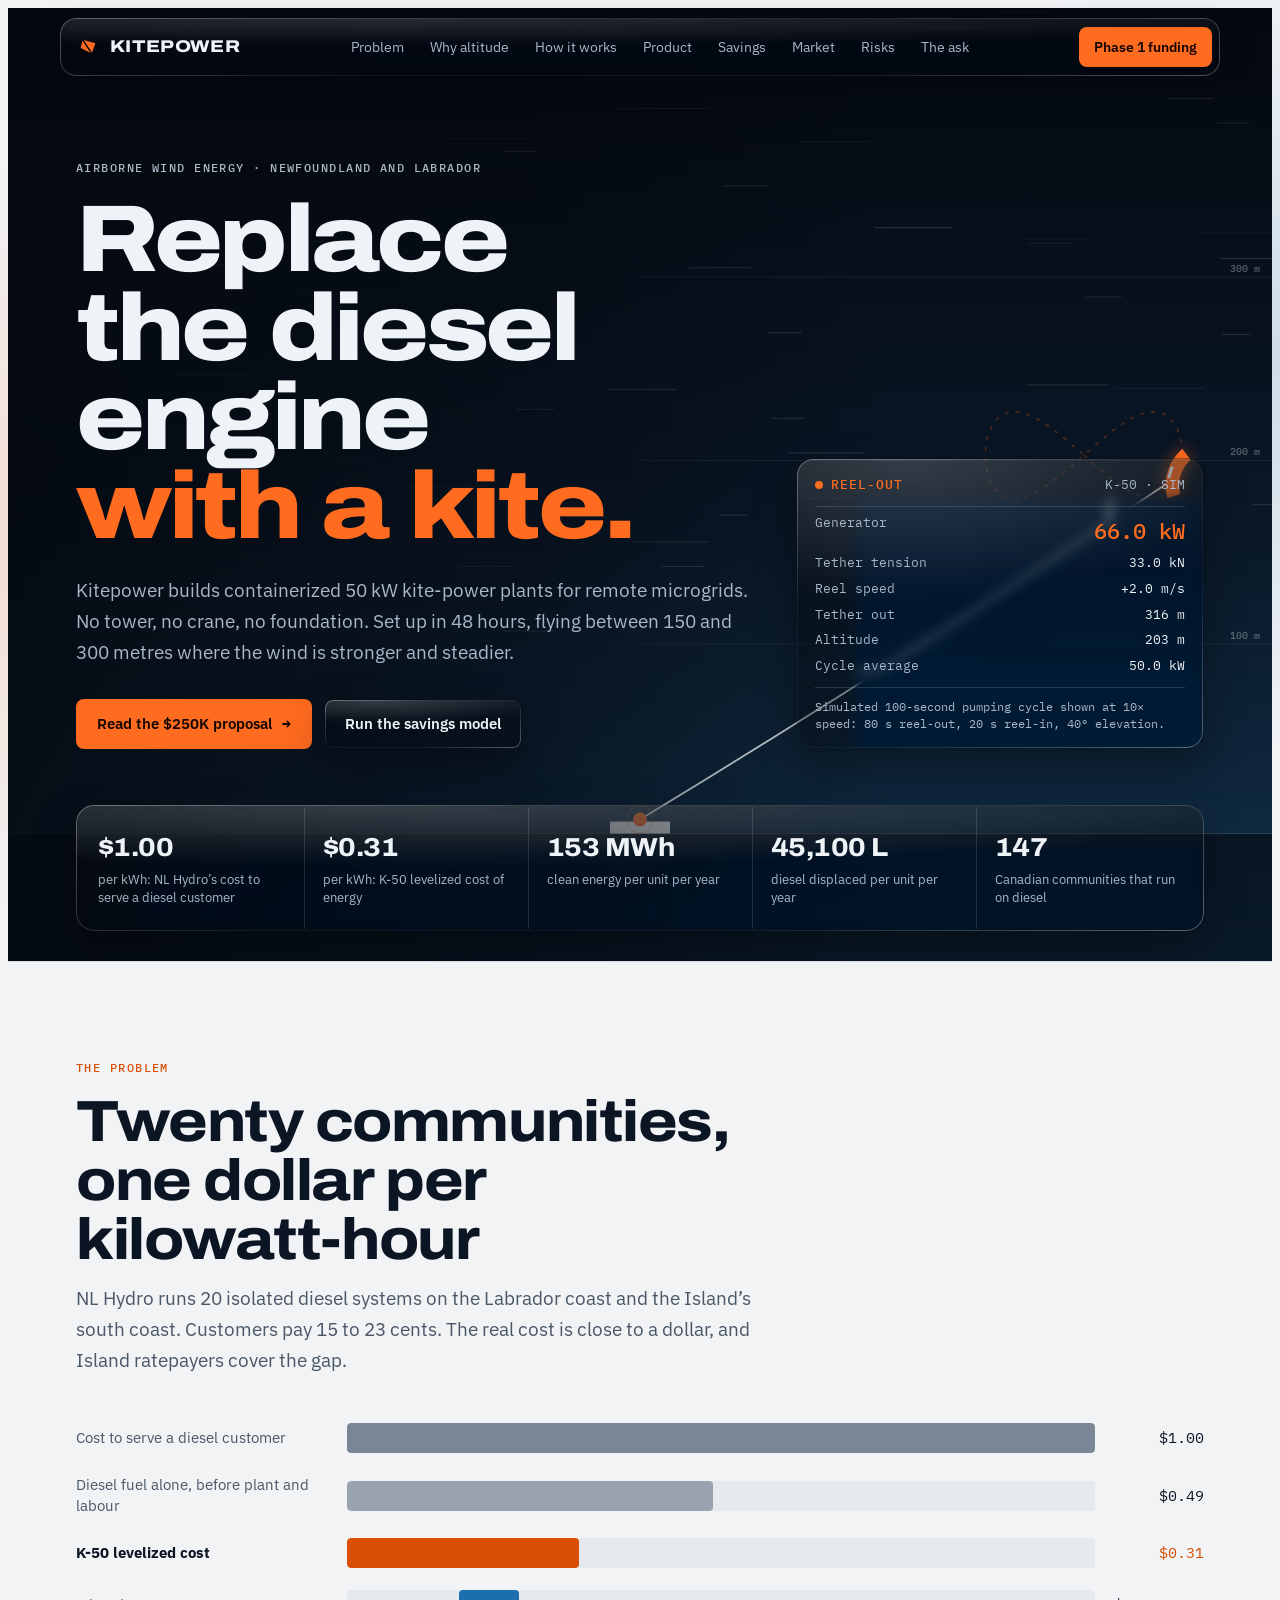
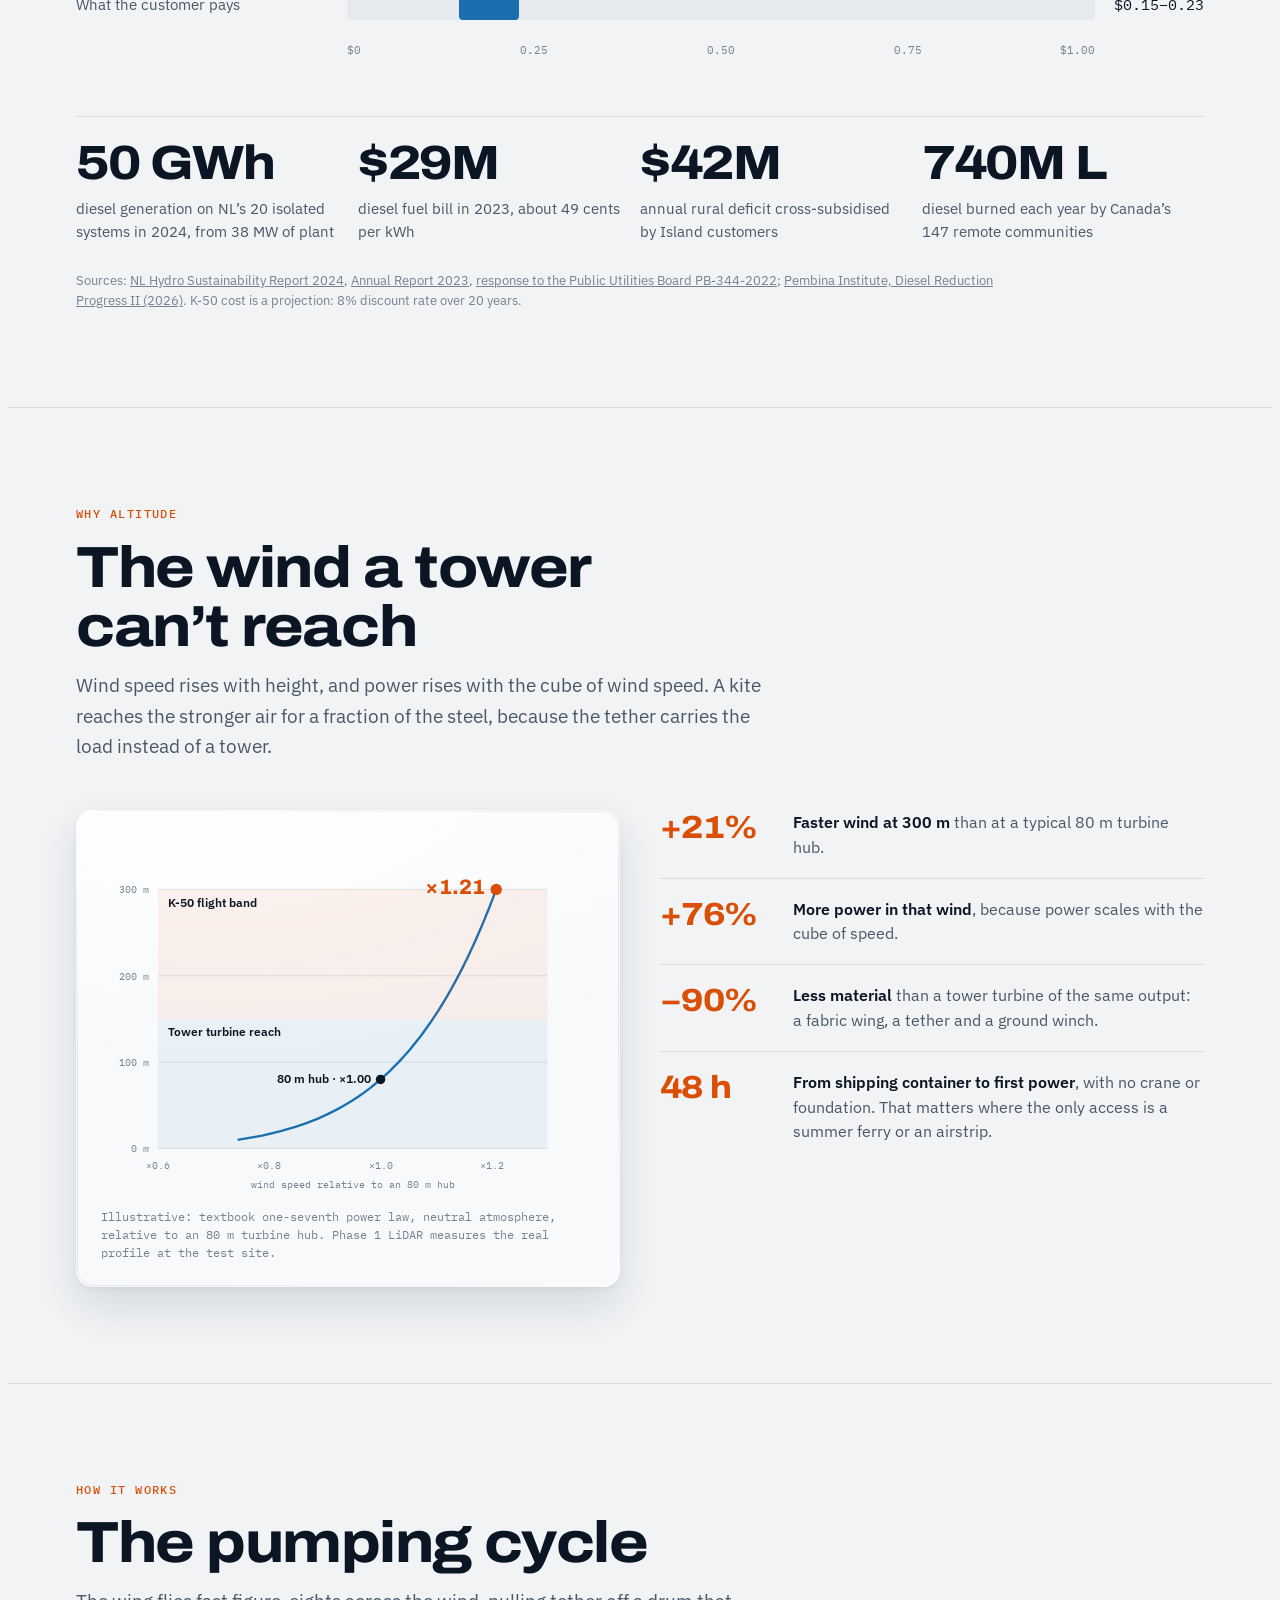
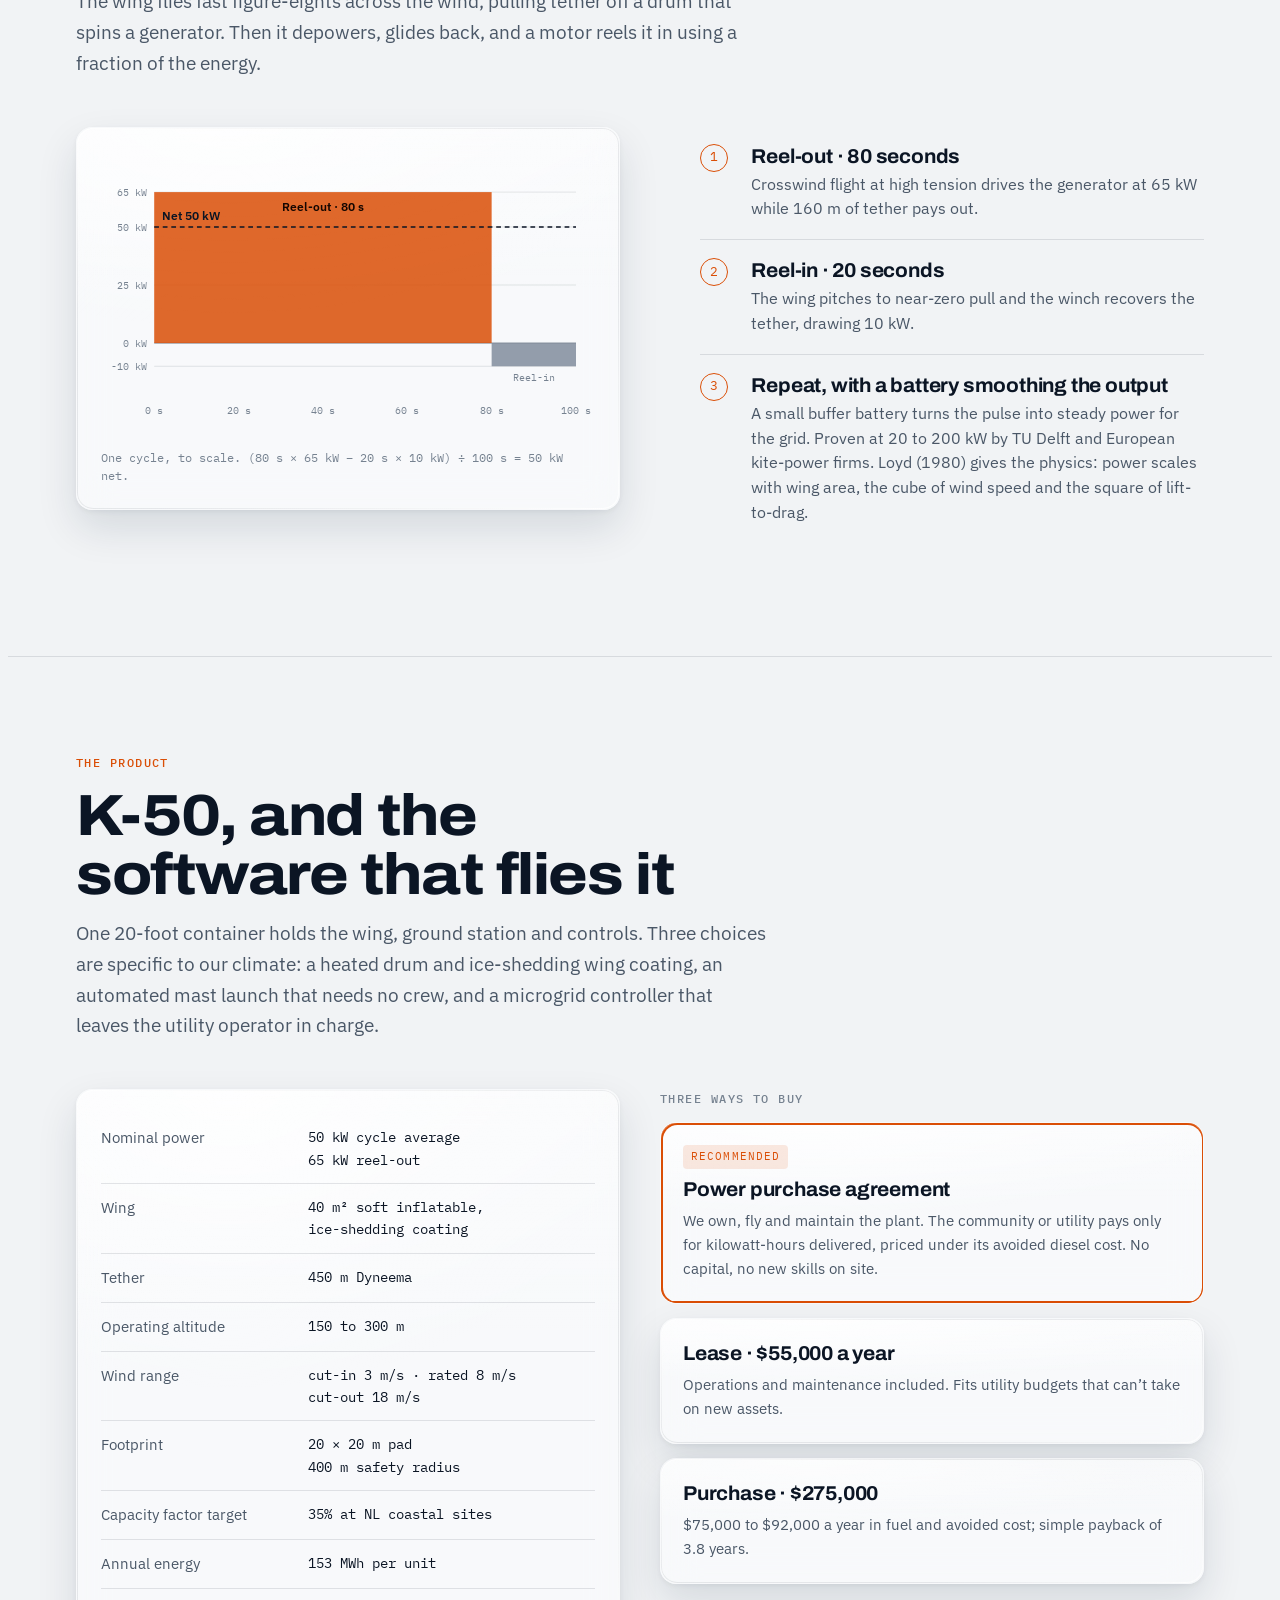
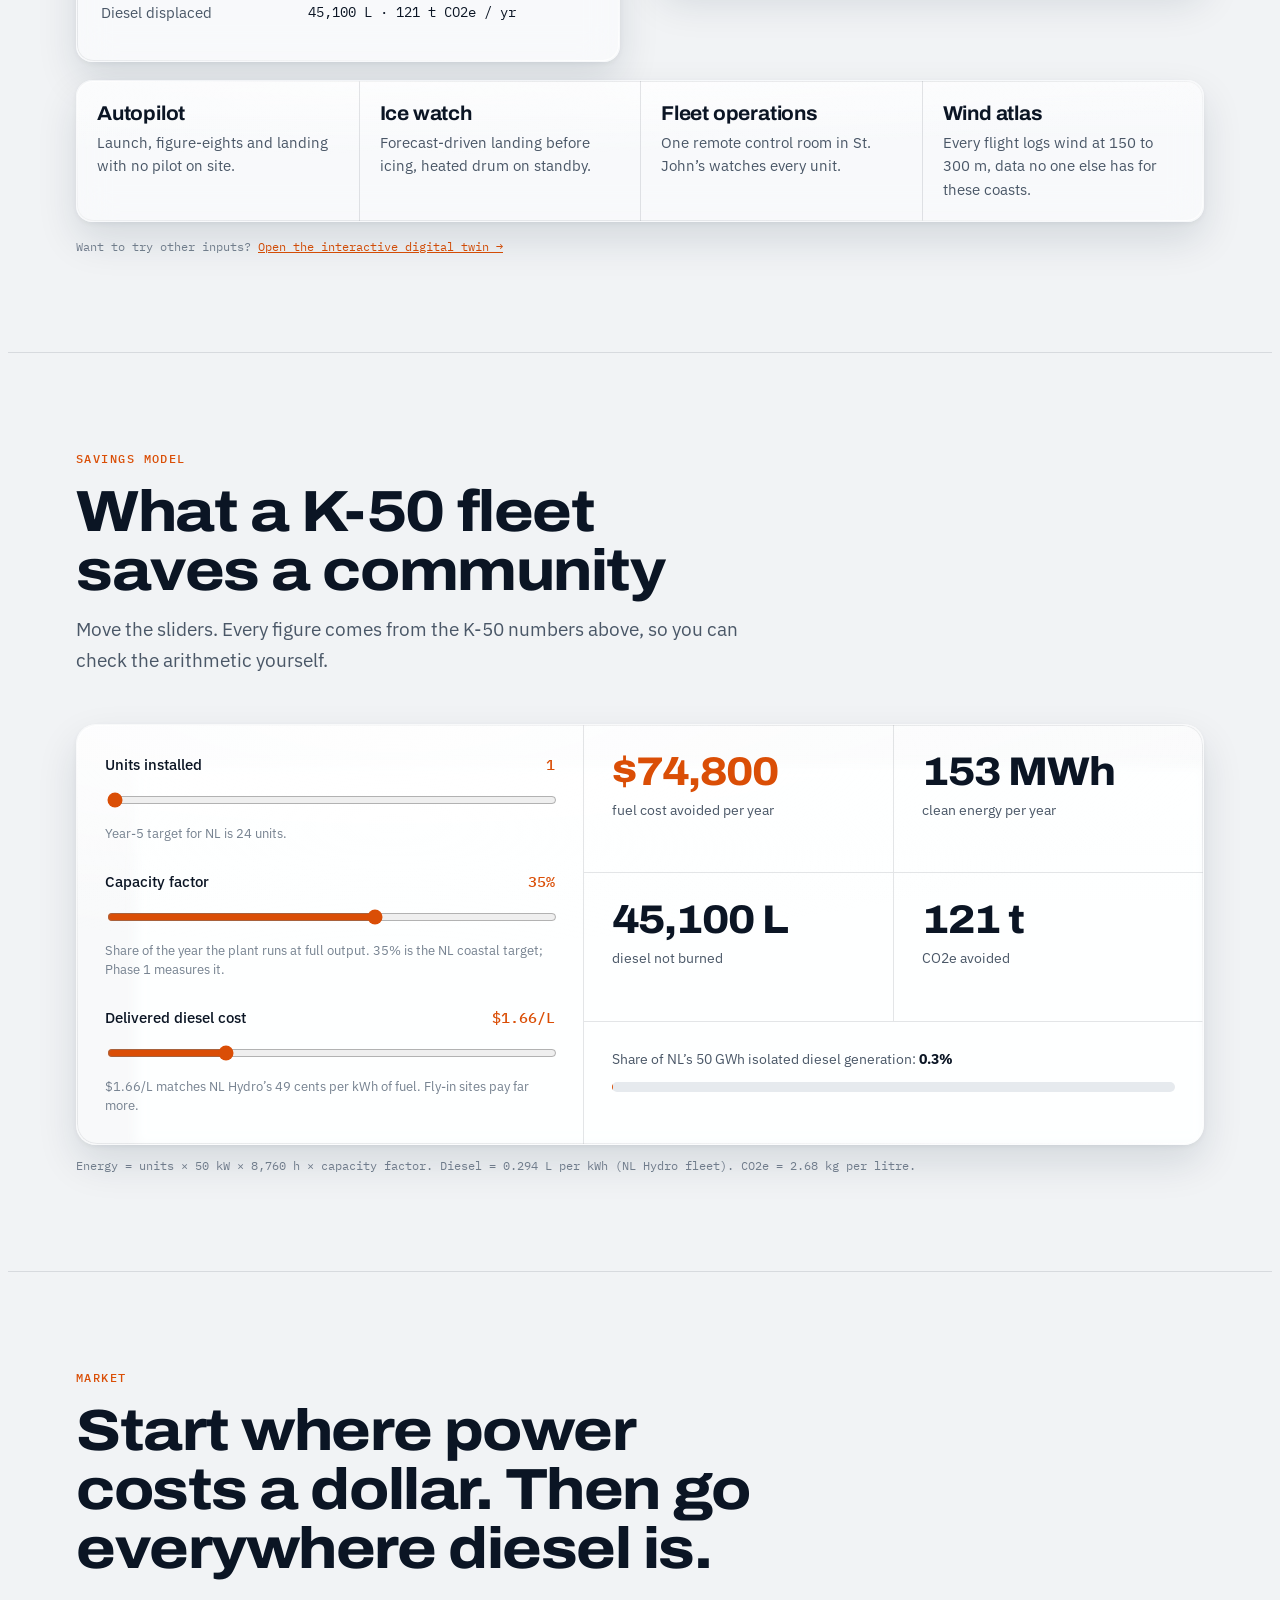
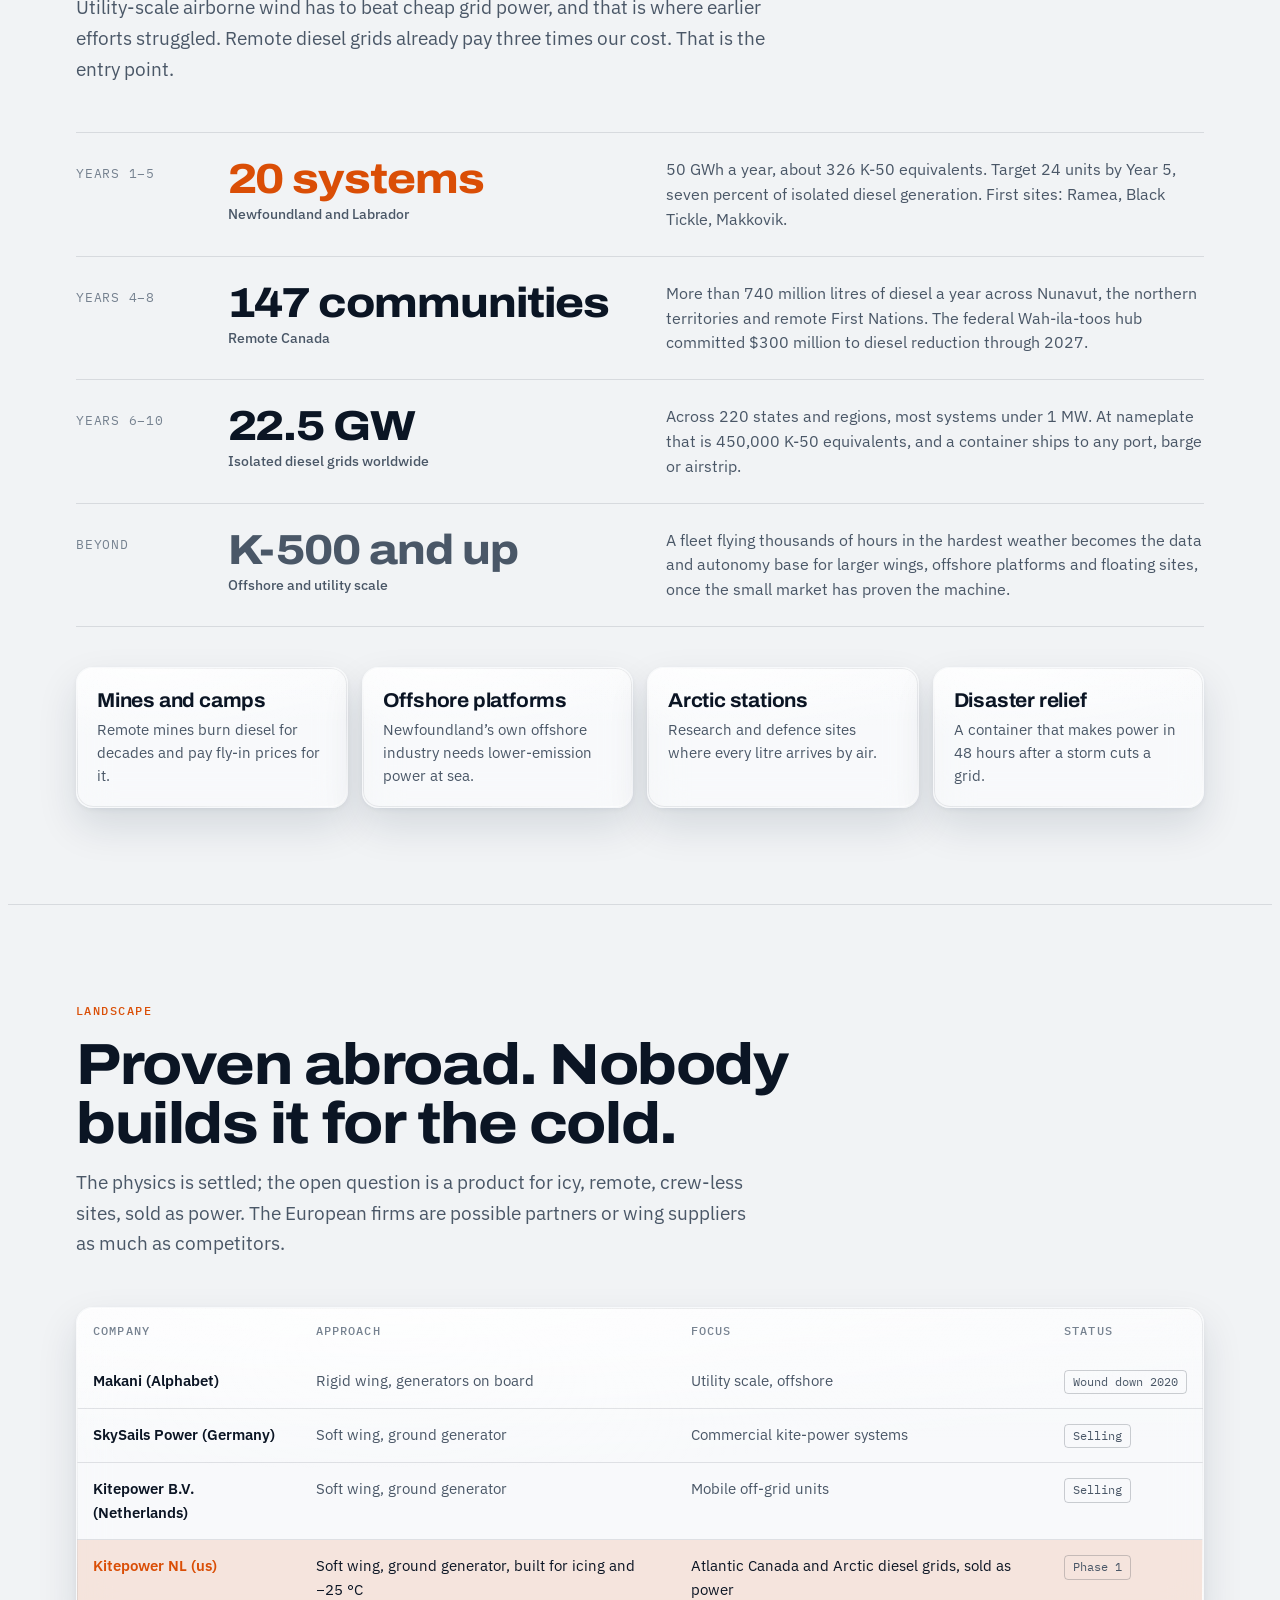
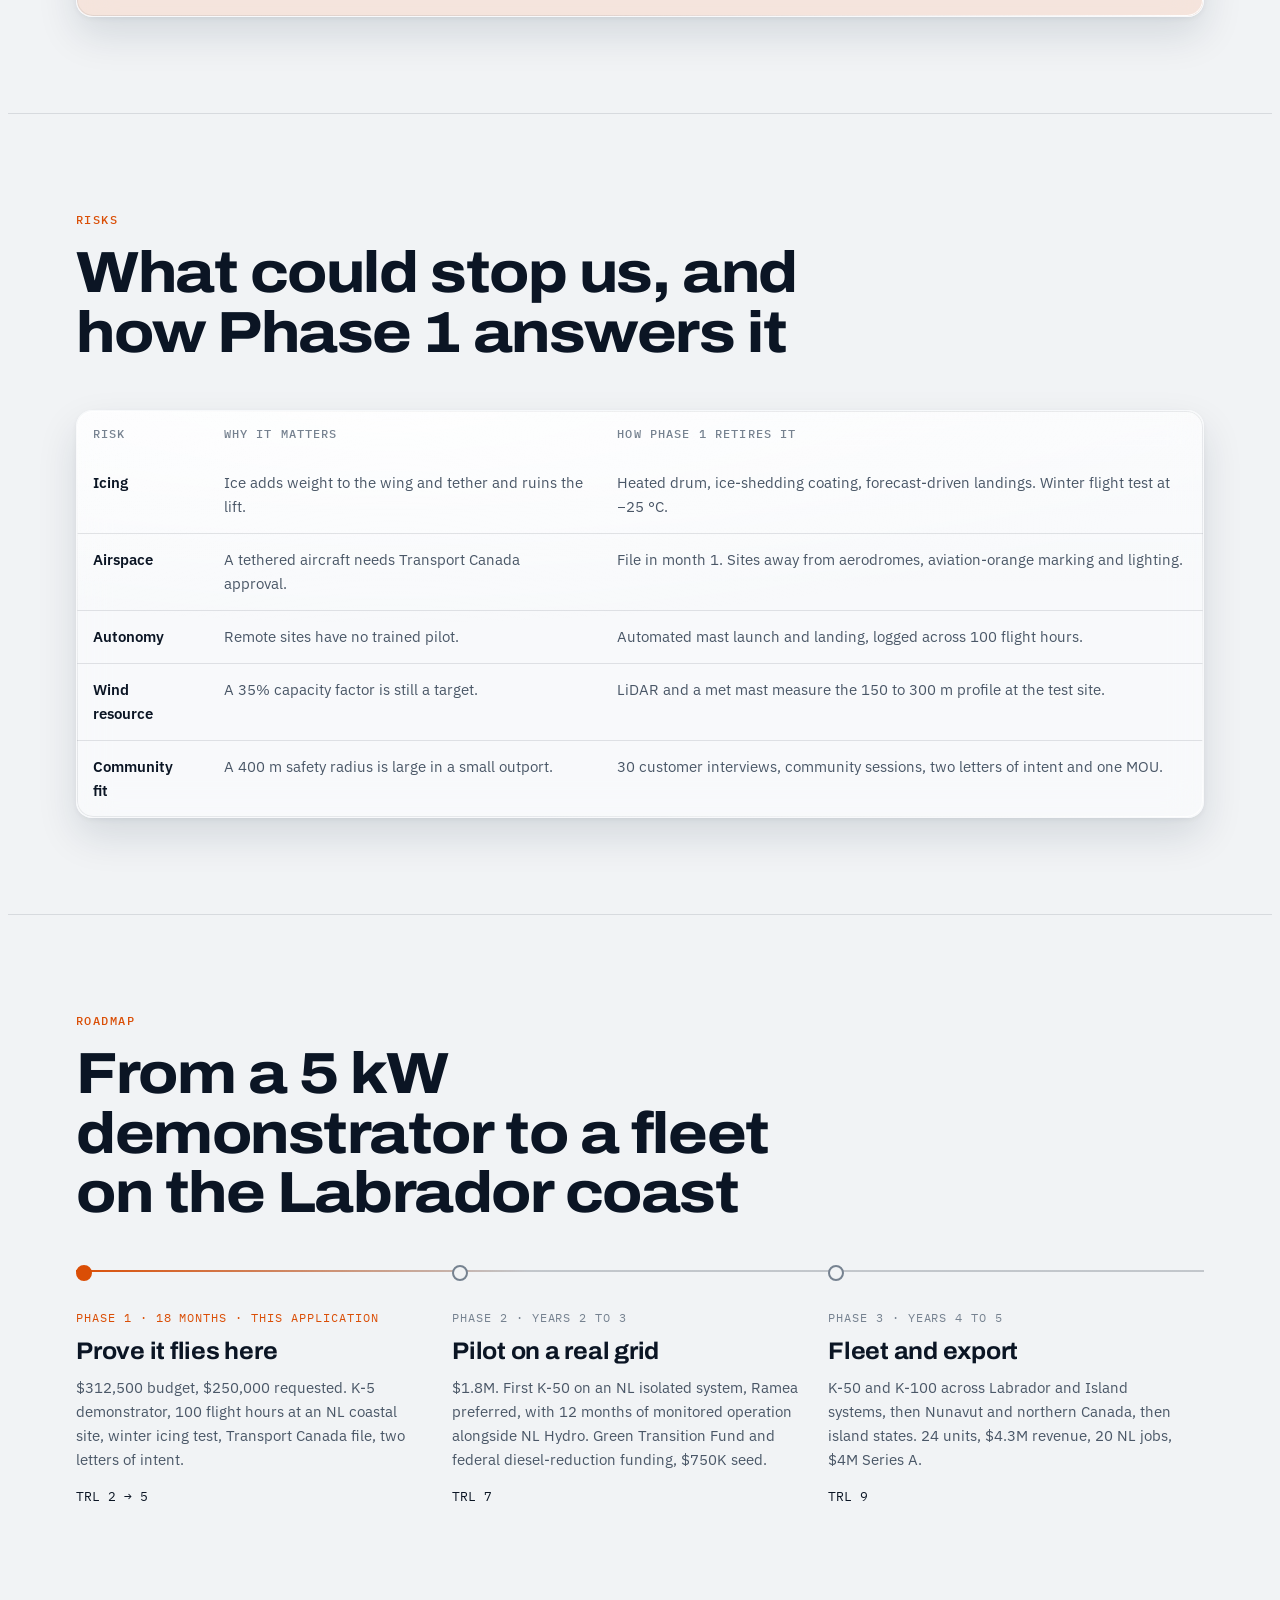
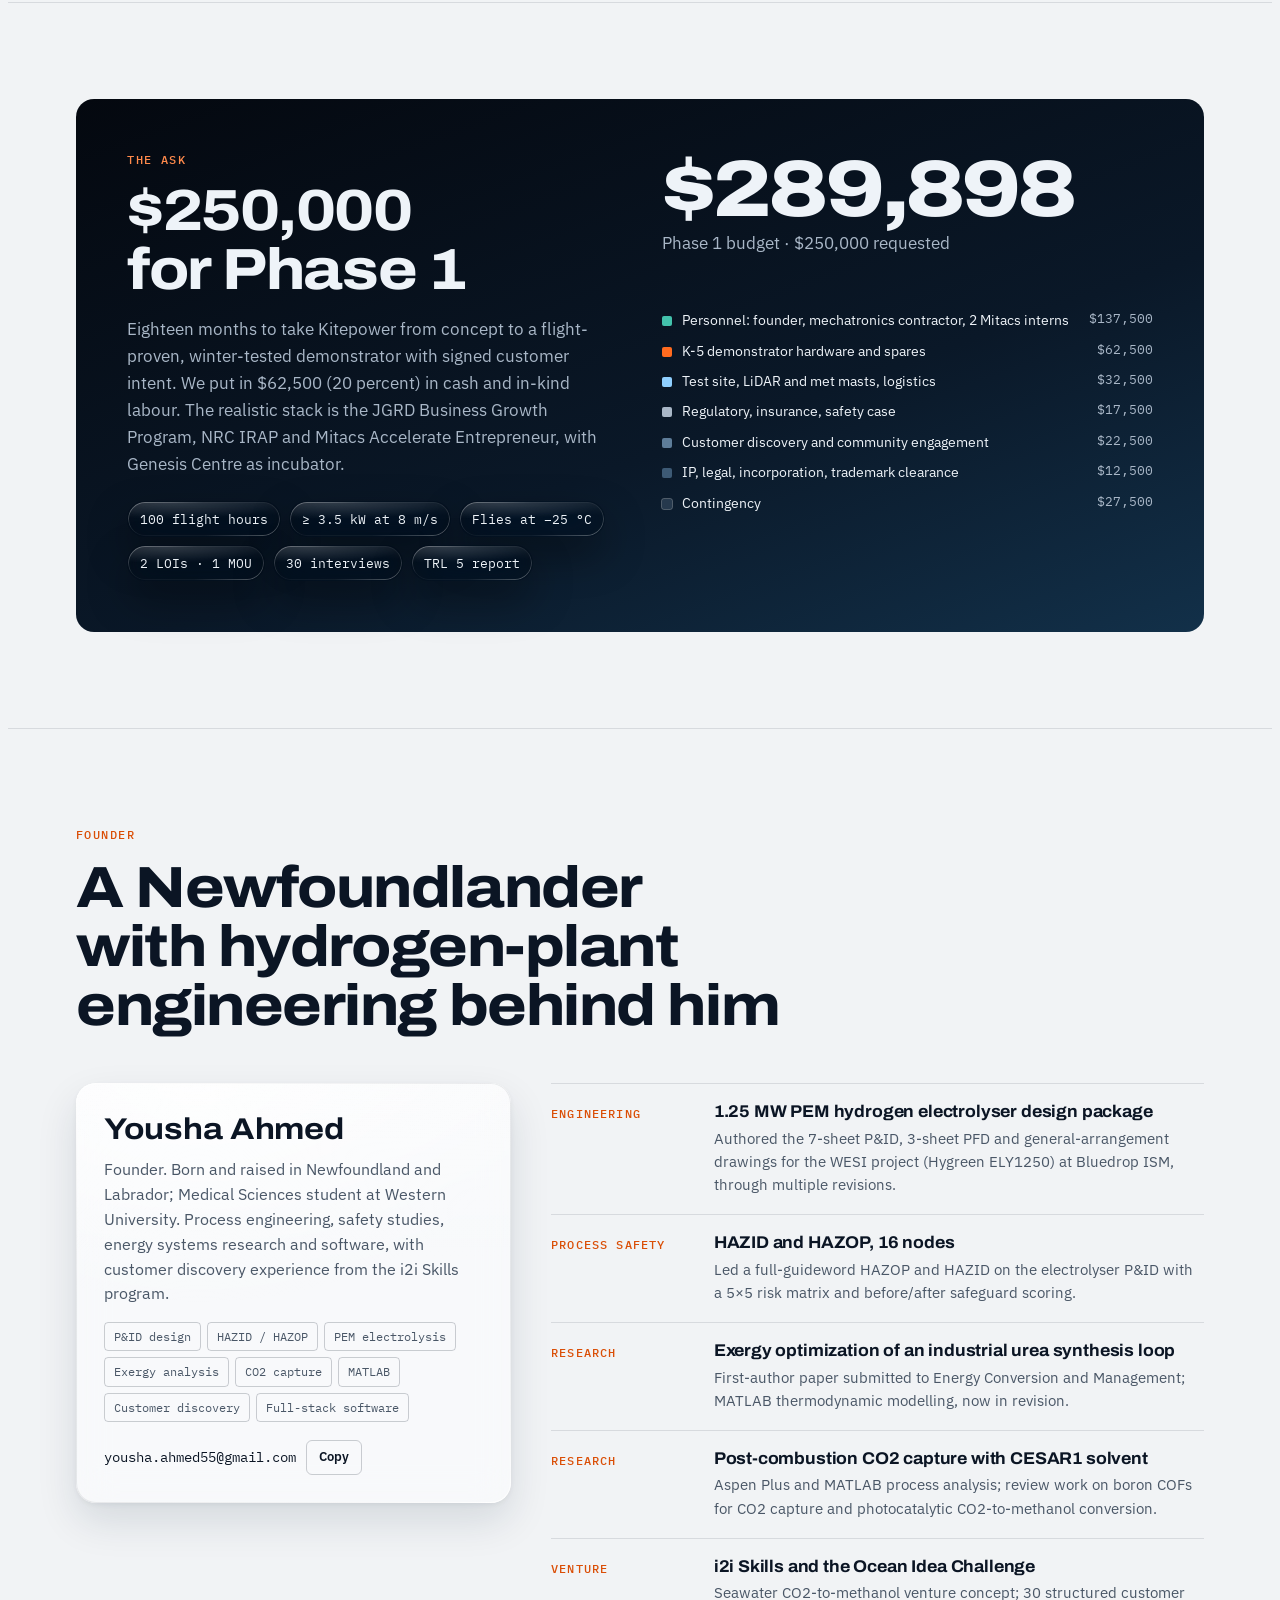
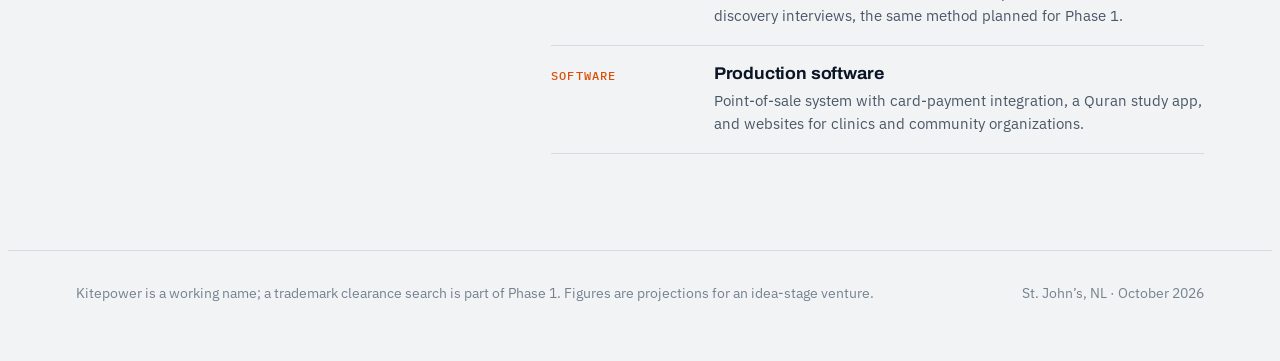
==== index.html @ e78b36a5 "Kitepower demo site Co-Authored-By: Claude Opus 5.5 (1M context) <noreply@anthropic.com>" ====
<!doctype html>
<html lang="en-CA">
<head>
<meta charset="utf-8">
<meta name="viewport" content="width=device-width,initial-scale=1,viewport-fit=cover">
<title>Kitepower</title>
<meta name="description" content="Kitepower builds containerized 50 kW kite-power plants that replace diesel on remote microgrids, starting in Newfoundland and Labrador.">
<meta name="theme-color" content="#04080F">
<meta name="robots" content="noindex">
<link rel="icon" href="data:image/svg+xml,%3Csvg xmlns='http://www.w3.org/2000/svg' viewBox='0 0 24 24'%3E%3Cpath d='M5 4 L19 8 L15 19 L3 13 Z' fill='%23FF6B1F'/%3E%3C/svg%3E">
<link rel="preconnect" href="https://fonts.googleapis.com">
<link rel="preconnect" href="https://fonts.gstatic.com" crossorigin>
<link rel="stylesheet" href="https://fonts.googleapis.com/css2?family=Archivo:wdth,wght@62..125,400..900&family=IBM+Plex+Mono:wght@400;500&family=IBM+Plex+Sans:wght@400;500;600&display=swap">
<link rel="stylesheet" href="css/style.css">
</head>
<body>
<div class="ambient" aria-hidden="true"><i class="a1"></i><i class="a2"></i><i class="a3"></i></div>
<nav class="nav" id="nav" aria-label="Sections"><div class="wrap"><div class="in lg rf">
<a class="brand" href="#top"><svg viewBox="0 0 24 24" aria-hidden="true"><path d="M5 4 L19 8 L15 19 L3 13 Z" fill="#FF6B1F"/><path d="M5 4 L15 19" stroke="#04080F" stroke-width="1.6"/></svg>Kitepower</a>
<ul id="menu"><li><a href="#problem">Problem</a></li><li><a href="#altitude">Why altitude</a></li><li><a href="#how">How it works</a></li><li><a href="#product">Product</a></li><li><a href="#calc">Savings</a></li><li><a href="#market">Market</a></li><li><a href="#risks">Risks</a></li><li><a href="#ask">The ask</a></li></ul>
<a class="btn primary sm" href="#ask">Phase 1 funding</a>
<div class="prog" aria-hidden="true"><i id="prog"></i></div>
</div></div></nav>

<header class="hero" id="top">
<canvas id="sky" aria-hidden="true"></canvas>
<div class="scrim"></div>
<div class="in">
<div>
<p class="label ld d1">Airborne wind energy · Newfoundland and Labrador</p>
<h1 aria-label="Replace the diesel engine with a kite."><span class="w"><span style="animation-delay:0.15s">Replace</span></span> <span class="w"><span style="animation-delay:0.22s">the</span></span> <span class="w"><span style="animation-delay:0.29s">diesel</span></span> <span class="w"><span style="animation-delay:0.36s">engine</span></span> <span class="w"><span style="animation-delay:.45s"><em>with a kite.</em></span></span></h1>
<p class="lede ld d2">Kitepower builds containerized 50 kW kite-power plants for remote microgrids. No tower, no crane, no foundation. Set up in 48 hours, flying between 150 and 300 metres where the wind is stronger and steadier.</p>
<div class="cta ld d3"><a class="btn primary" href="#ask">Read the $250K proposal <span class="arr">→</span></a><a class="btn ghost lg" href="#calc">Run the savings model</a></div>
</div>
<aside class="hud lg rf ld d4" aria-label="Simulated K-50 telemetry">
<div class="top"><span class="phase" id="hPhase"><i></i><span id="hPhaseT">REEL-OUT</span></span><span style="color:var(--night-ink-2)">K-50 · SIM</span></div>
<dl>
<dt>Generator</dt><dd class="big" id="hPow">65.0 kW</dd>
<dt>Tether tension</dt><dd id="hF">32.5 kN</dd>
<dt>Reel speed</dt><dd id="hV">+2.0 m/s</dd>
<dt>Tether out</dt><dd id="hL">240 m</dd>
<dt>Altitude</dt><dd id="hA">154 m</dd>
<dt>Cycle average</dt><dd>50.0 kW</dd>
</dl>
<p class="foot">Simulated 100-second pumping cycle shown at 10× speed: 80 s reel-out, 20 s reel-in, 40° elevation.</p>
</aside>
</div>
<div class="figs"><div class="in"><div class="lg rf ld d4">
<div class="f"><b>$1.00</b><small>per kWh: NL Hydro’s cost to serve a diesel customer</small></div>
<div class="f"><b>$0.31</b><small>per kWh: K-50 levelized cost of energy</small></div>
<div class="f"><b>153 MWh</b><small>clean energy per unit per year</small></div>
<div class="f"><b>45,100 L</b><small>diesel displaced per unit per year</small></div>
<div class="f"><b>147</b><small>Canadian communities that run on diesel</small></div>
</div></div></div>
</header>

<main>
<section id="problem"><div class="in">
<div class="head rv"><p class="label o">The problem</p><h2>Twenty communities, one dollar per kilowatt-hour</h2><p class="lede">NL Hydro runs 20 isolated diesel systems on the Labrador coast and the Island’s south coast. Customers pay 15 to 23 cents. The real cost is close to a dollar, and Island ratepayers cover the gap.</p></div>
<div class="cost pre" id="cost" role="img" aria-label="Cost per kilowatt-hour: diesel cost to serve $1.00, diesel fuel alone $0.49, K-50 levelized cost $0.31, customer rate 15 to 23 cents">
<div class="row"><span>Cost to serve a diesel customer</span><div class="track"><i style="width:100%;background:var(--neg)"></i></div><span class="val">$1.00</span></div>
<div class="row"><span>Diesel fuel alone, before plant and labour</span><div class="track"><i style="width:49%;background:var(--neg);opacity:.7"></i></div><span class="val">$0.49</span></div>
<div class="row"><span><strong style="color:var(--ink)">K-50 levelized cost</strong></span><div class="track"><i style="width:31%;background:var(--orange)"></i></div><span class="val" style="color:var(--orange)">$0.31</span></div>
<div class="row"><span>What the customer pays</span><div class="track"><i style="left:15%;width:8%;background:var(--ice)"></i></div><span class="val">$0.15–0.23</span></div>
<div class="axis" aria-hidden="true"><div></div><div><span style="left:0">$0</span><span style="left:25%">0.25</span><span style="left:50%">0.50</span><span style="left:75%">0.75</span><span style="left:100%">$1.00</span></div><div></div></div>
</div>
<div class="stats">
<div><b data-count="50" data-suf=" GWh">50 GWh</b><p>diesel generation on NL’s 20 isolated systems in 2024, from 38 MW of plant</p></div>
<div><b data-count="29" data-pre="$" data-suf="M">$29M</b><p>diesel fuel bill in 2023, about 49 cents per kWh</p></div>
<div><b data-count="42" data-pre="$" data-suf="M">$42M</b><p>annual rural deficit cross-subsidised by Island customers</p></div>
<div><b data-count="740" data-suf="M L">740M L</b><p>diesel burned each year by Canada’s 147 remote communities</p></div>
</div>
<p class="src">Sources: <a href="https://nlhydro.com/wp-content/uploads/2025/07/Sustainability-Report-2024-FINAL.pdf">NL Hydro Sustainability Report 2024</a>, <a href="https://nlhydro.com/wp-content/uploads/2024/01/Annual-Financial-Report-2023-FA-WEB.pdf">Annual Report 2023</a>, <a href="https://nlhydro.com/wp-content/uploads/2022/05/Final-Response-PB-344-2022_Redacted.pdf">response to the Public Utilities Board PB-344-2022</a>; <a href="https://www.pembina.org/sites/default/files/2026-04/Diesel_Reduction_Progress_II.pdf">Pembina Institute, Diesel Reduction Progress II (2026)</a>. K-50 cost is a projection: 8% discount rate over 20 years.</p>
</div></section>

<section id="altitude"><div class="in">
<div class="head rv"><p class="label o">Why altitude</p><h2>The wind a tower can’t reach</h2><p class="lede">Wind speed rises with height, and power rises with the cube of wind speed. A kite reaches the stronger air for a fraction of the steel, because the tether carries the load instead of a tower.</p></div>
<div class="two">
<div class="card alt lg rv"><svg id="prof" viewBox="0 0 520 380" role="img" aria-label="Wind speed profile by height using the one-seventh power law. At 300 m wind is 21 percent faster than at an 80 m turbine hub, giving about 76 percent more power."></svg>
<p class="note">Illustrative: textbook one-seventh power law, neutral atmosphere, relative to an 80 m turbine hub. Phase 1 LiDAR measures the real profile at the test site.</p></div>
<div class="facts rv">
<div><b>+21%</b><p><strong>Faster wind at 300 m</strong> than at a typical 80 m turbine hub.</p></div>
<div><b>+76%</b><p><strong>More power in that wind</strong>, because power scales with the cube of speed.</p></div>
<div><b>−90%</b><p><strong>Less material</strong> than a tower turbine of the same output: a fabric wing, a tether and a ground winch.</p></div>
<div><b>48 h</b><p><strong>From shipping container to first power</strong>, with no crane or foundation. That matters where the only access is a summer ferry or an airstrip.</p></div>
</div>
</div>
</div></section>

<section id="how"><div class="in">
<div class="head rv"><p class="label o">How it works</p><h2>The pumping cycle</h2><p class="lede">The wing flies fast figure-eights across the wind, pulling tether off a drum that spins a generator. Then it depowers, glides back, and a motor reels it in using a fraction of the energy.</p></div>
<div class="two">
<div class="card cyc lg rv"><svg viewBox="0 0 520 300" role="img" aria-label="Power over one 100-second cycle: plus 65 kilowatts for 80 seconds, minus 10 kilowatts for 20 seconds, net 50 kilowatts average">
<g id="cycg"></g>
</svg>
<p class="note">One cycle, to scale. (80 s × 65 kW − 20 s × 10 kW) ÷ 100 s = 50 kW net.</p></div>
<ol class="steps rv">
<li><div><h3>Reel-out · 80 seconds</h3><p>Crosswind flight at high tension drives the generator at 65 kW while 160 m of tether pays out.</p></div></li>
<li><div><h3>Reel-in · 20 seconds</h3><p>The wing pitches to near-zero pull and the winch recovers the tether, drawing 10 kW.</p></div></li>
<li><div><h3>Repeat, with a battery smoothing the output</h3><p>A small buffer battery turns the pulse into steady power for the grid. Proven at 20 to 200 kW by TU Delft and European kite-power firms. Loyd (1980) gives the physics: power scales with wing area, the cube of wind speed and the square of lift-to-drag.</p></div></li>
</ol>
</div>
</div></section>

<section id="product"><div class="in">
<div class="head rv"><p class="label o">The product</p><h2>K-50, and the software that flies it</h2><p class="lede">One 20-foot container holds the wing, ground station and controls. Three choices are specific to our climate: a heated drum and ice-shedding wing coating, an automated mast launch that needs no crew, and a microgrid controller that leaves the utility operator in charge.</p></div>
<div class="two">
<div class="card lg rv"><table class="spec">
<tr><th>Nominal power</th><td>50 kW cycle average<br>65 kW reel-out</td></tr>
<tr><th>Wing</th><td>40 m² soft inflatable,<br>ice-shedding coating</td></tr>
<tr><th>Tether</th><td>450 m Dyneema</td></tr>
<tr><th>Operating altitude</th><td>150 to 300 m</td></tr>
<tr><th>Wind range</th><td>cut-in 3 m/s · rated 8 m/s<br>cut-out 18 m/s</td></tr>
<tr><th>Footprint</th><td>20 × 20 m pad<br>400 m safety radius</td></tr>
<tr><th>Capacity factor target</th><td>35% at NL coastal sites</td></tr>
<tr><th>Annual energy</th><td>153 MWh per unit</td></tr>
<tr><th>Diesel displaced</th><td>45,100 L · 121 t CO2e / yr</td></tr>
</table></div>
<div style="display:grid;gap:14px;min-width:0">
<p class="label">Three ways to buy</p>
<div class="offers" style="grid-template-columns:1fr">
<div class="offer rec lg lift rv"><span class="tag">Recommended</span><h3>Power purchase agreement</h3><p>We own, fly and maintain the plant. The community or utility pays only for kilowatt-hours delivered, priced under its avoided diesel cost. No capital, no new skills on site.</p></div>
<div class="offer lg lift rv"><h3>Lease · $55,000 a year</h3><p>Operations and maintenance included. Fits utility budgets that can’t take on new assets.</p></div>
<div class="offer lg lift rv"><h3>Purchase · $275,000</h3><p>$75,000 to $92,000 a year in fuel and avoided cost; simple payback of 3.8 years.</p></div>
</div>
</div>
</div>
<div class="os lg rv">
<div><h3>Autopilot</h3><p>Launch, figure-eights and landing with no pilot on site.</p></div>
<div><h3>Ice watch</h3><p>Forecast-driven landing before icing, heated drum on standby.</p></div>
<div><h3>Fleet operations</h3><p>One remote control room in St. John’s watches every unit.</p></div>
<div><h3>Wind atlas</h3><p>Every flight logs wind at 150 to 300 m, data no one else has for these coasts.</p></div>
</div>
<p class="note" style="margin-top:16px">Want to try other inputs? <a href="https://claude.ai/artifact/7T28Yo9QPqWmSGBpkJvZXJ" style="color:var(--orange)">Open the interactive digital twin →</a></p>
</div></section>

<section id="calc"><div class="in">
<div class="head rv"><p class="label o">Savings model</p><h2>What a K-50 fleet saves a community</h2><p class="lede">Move the sliders. Every figure comes from the K-50 numbers above, so you can check the arithmetic yourself.</p></div>
<div class="calc lg rf rv">
<div class="ctrls">
<div class="ctrl"><label for="u">Units installed <output id="uo" for="u">1</output></label><input type="range" id="u" min="1" max="24" step="1" value="1"><small>Year-5 target for NL is 24 units.</small></div>
<div class="ctrl"><label for="cf">Capacity factor <output id="cfo" for="cf">35%</output></label><input type="range" id="cf" min="20" max="45" step="1" value="35"><small>Share of the year the plant runs at full output. 35% is the NL coastal target; Phase 1 measures it.</small></div>
<div class="ctrl"><label for="dp">Delivered diesel cost <output id="dpo" for="dp">$1.66/L</output></label><input type="range" id="dp" min="1.20" max="3.00" step="0.02" value="1.66"><small>$1.66/L matches NL Hydro’s 49 cents per kWh of fuel. Fly-in sites pay far more.</small></div>
</div>
<div class="outs" aria-live="polite">
<div class="hl"><b id="oS">$75,000</b><p>fuel cost avoided per year</p></div>
<div><b id="oE">153 MWh</b><p>clean energy per year</p></div>
<div><b id="oL">45,100 L</b><p>diesel not burned</p></div>
<div><b id="oC">121 t</b><p>CO2e avoided</p></div>
<div class="wide"><p style="margin-top:0">Share of NL’s 50 GWh isolated diesel generation: <strong id="oP" style="color:var(--ink)">0.3%</strong></p><div class="share"><i id="oPb" style="width:.3%"></i></div></div>
</div>
</div>
<p class="note">Energy = units × 50 kW × 8,760 h × capacity factor. Diesel = 0.294 L per kWh (NL Hydro fleet). CO2e = 2.68 kg per litre.</p>
</div></section>

<section id="market"><div class="in">
<div class="head rv"><p class="label o">Market</p><h2>Start where power costs a dollar. Then go everywhere diesel is.</h2><p class="lede">Utility-scale airborne wind has to beat cheap grid power, and that is where earlier efforts struggled. Remote diesel grids already pay three times our cost. That is the entry point.</p></div>
<div class="ladder">
<div class="rv rung now"><span class="when">Years 1–5</span><div class="size">20 systems<small>Newfoundland and Labrador</small></div><p>50 GWh a year, about 326 K-50 equivalents. Target 24 units by Year 5, seven percent of isolated diesel generation. First sites: Ramea, Black Tickle, Makkovik.</p></div>
<div class="rv rung"><span class="when">Years 4–8</span><div class="size">147 communities<small>Remote Canada</small></div><p>More than 740 million litres of diesel a year across Nunavut, the northern territories and remote First Nations. The federal Wah-ila-toos hub committed $300 million to diesel reduction through 2027.</p></div>
<div class="rv rung"><span class="when">Years 6–10</span><div class="size">22.5 GW<small>Isolated diesel grids worldwide</small></div><p>Across 220 states and regions, most systems under 1 MW. At nameplate that is 450,000 K-50 equivalents, and a container ships to any port, barge or airstrip.</p></div>
<div class="rv rung vision"><span class="when">Beyond</span><div class="size">K-500 and up<small>Offshore and utility scale</small></div><p>A fleet flying thousands of hours in the hardest weather becomes the data and autonomy base for larger wings, offshore platforms and floating sites, once the small market has proven the machine.</p></div>
</div>
<div class="adj">
<div class="card lg lift rv"><h3>Mines and camps</h3><p>Remote mines burn diesel for decades and pay fly-in prices for it.</p></div>
<div class="card lg lift rv"><h3>Offshore platforms</h3><p>Newfoundland’s own offshore industry needs lower-emission power at sea.</p></div>
<div class="card lg lift rv"><h3>Arctic stations</h3><p>Research and defence sites where every litre arrives by air.</p></div>
<div class="card lg lift rv"><h3>Disaster relief</h3><p>A container that makes power in 48 hours after a storm cuts a grid.</p></div>
</div>
</div></section>

<section id="compete"><div class="in">
<div class="head rv"><p class="label o">Landscape</p><h2>Proven abroad. Nobody builds it for the cold.</h2><p class="lede">The physics is settled; the open question is a product for icy, remote, crew-less sites, sold as power. The European firms are possible partners or wing suppliers as much as competitors.</p></div>
<div class="tbl lg rv"><table>
<thead><tr><th>Company</th><th>Approach</th><th>Focus</th><th>Status</th></tr></thead>
<tbody>
<tr><th>Makani (Alphabet)</th><td>Rigid wing, generators on board</td><td>Utility scale, offshore</td><td><span class="pill">Wound down 2020</span></td></tr>
<tr><th>SkySails Power (Germany)</th><td>Soft wing, ground generator</td><td>Commercial kite-power systems</td><td><span class="pill">Selling</span></td></tr>
<tr><th>Kitepower B.V. (Netherlands)</th><td>Soft wing, ground generator</td><td>Mobile off-grid units</td><td><span class="pill">Selling</span></td></tr>
<tr class="us"><th>Kitepower NL (us)</th><td>Soft wing, ground generator, built for icing and −25&nbsp;°C</td><td>Atlantic Canada and Arctic diesel grids, sold as power</td><td><span class="pill">Phase 1</span></td></tr>
</tbody></table></div>
</div></section>

<section id="risks"><div class="in">
<div class="head rv"><p class="label o">Risks</p><h2>What could stop us, and how Phase 1 answers it</h2></div>
<div class="tbl lg rv"><table>
<thead><tr><th>Risk</th><th>Why it matters</th><th>How Phase 1 retires it</th></tr></thead>
<tbody>
<tr><th>Icing</th><td>Ice adds weight to the wing and tether and ruins the lift.</td><td>Heated drum, ice-shedding coating, forecast-driven landings. Winter flight test at −25&nbsp;°C.</td></tr>
<tr><th>Airspace</th><td>A tethered aircraft needs Transport Canada approval.</td><td>File in month 1. Sites away from aerodromes, aviation-orange marking and lighting.</td></tr>
<tr><th>Autonomy</th><td>Remote sites have no trained pilot.</td><td>Automated mast launch and landing, logged across 100 flight hours.</td></tr>
<tr><th>Wind resource</th><td>A 35% capacity factor is still a target.</td><td>LiDAR and a met mast measure the 150 to 300 m profile at the test site.</td></tr>
<tr><th>Community fit</th><td>A 400 m safety radius is large in a small outport.</td><td>30 customer interviews, community sessions, two letters of intent and one MOU.</td></tr>
</tbody></table></div>
</div></section>

<section id="roadmap"><div class="in">
<div class="head rv"><p class="label o">Roadmap</p><h2>From a 5 kW demonstrator to a fleet on the Labrador coast</h2></div>
<div class="road" id="road"><div class="line" aria-hidden="true"></div>
<div class="now"><p class="when">Phase 1 · 18 months · this application</p><h3>Prove it flies here</h3><p>$312,500 budget, $250,000 requested. K-5 demonstrator, 100 flight hours at an NL coastal site, winter icing test, Transport Canada file, two letters of intent.</p><p class="trl">TRL 2 → 5</p></div>
<div><p class="when">Phase 2 · years 2 to 3</p><h3>Pilot on a real grid</h3><p>$1.8M. First K-50 on an NL isolated system, Ramea preferred, with 12 months of monitored operation alongside NL Hydro. Green Transition Fund and federal diesel-reduction funding, $750K seed.</p><p class="trl">TRL 7</p></div>
<div><p class="when">Phase 3 · years 4 to 5</p><h3>Fleet and export</h3><p>K-50 and K-100 across Labrador and Island systems, then Nunavut and northern Canada, then island states. 24 units, $4.3M revenue, 20 NL jobs, $4M Series A.</p><p class="trl">TRL 9</p></div>
</div>
</div></section>

<section id="ask"><div class="in">
<div class="ask">
<div>
<p class="label">The ask</p>
<h2>$250,000 for Phase 1</h2>
<p style="margin-top:16px">Eighteen months to take Kitepower from concept to a flight-proven, winter-tested demonstrator with signed customer intent. We put in $62,500 (20 percent) in cash and in-kind labour. The realistic stack is the JGRD Business Growth Program, NRC IRAP and Mitacs Accelerate Entrepreneur, with Genesis Centre as incubator.</p>
<div class="kpis"><span class="lg">100 flight hours</span><span class="lg">≥ 3.5 kW at 8 m/s</span><span class="lg">Flies at −25&nbsp;°C</span><span class="lg">2 LOIs · 1 MOU</span><span class="lg">30 interviews</span><span class="lg">TRL 5 report</span></div>
</div>
<div>
<div class="total" data-count="312500" data-pre="$" data-sep="1">$312,500</div>
<p>Phase 1 budget · $250,000 requested</p>
<div class="bar" id="bar" aria-hidden="true"><i style="width:44%;background:#43C2AC"></i><i style="width:20%;background:#FF6B1F"></i><i style="width:10.4%;background:#8FD0FF"></i><i style="width:5.6%;background:#A9B7C7"></i><i style="width:7.2%;background:#5E7D99"></i><i style="width:4%;background:#3D5A75"></i><i style="width:8.8%;background:#26394D"></i></div>
<div class="legend">
<span><i style="background:#43C2AC"></i>Personnel: founder, mechatronics contractor, 2 Mitacs interns</span><span>$137,500</span>
<span><i style="background:#FF6B1F"></i>K-5 demonstrator hardware and spares</span><span>$62,500</span>
<span><i style="background:#8FD0FF"></i>Test site, LiDAR and met masts, logistics</span><span>$32,500</span>
<span><i style="background:#A9B7C7"></i>Regulatory, insurance, safety case</span><span>$17,500</span>
<span><i style="background:#5E7D99"></i>Customer discovery and community engagement</span><span>$22,500</span>
<span><i style="background:#3D5A75"></i>IP, legal, incorporation, trademark clearance</span><span>$12,500</span>
<span><i style="background:#26394D;outline:1px solid rgba(238,243,248,.3)"></i>Contingency</span><span>$27,500</span>
</div>
</div>
</div>
</div></section>

<section id="team"><div class="in">
<div class="head rv"><p class="label o">Founder</p><h2>A Newfoundlander with hydrogen-plant engineering behind him</h2></div>
<div class="team">
<div class="me lg rv">
<h3>Yousha Ahmed</h3>
<p>Founder. Born and raised in Newfoundland and Labrador; Medical Sciences student at Western University. Process engineering, safety studies, energy systems research and software, with customer discovery experience from the i2i Skills program.</p>
<div class="tags"><span>P&amp;ID design</span><span>HAZID / HAZOP</span><span>PEM electrolysis</span><span>Exergy analysis</span><span>CO2 capture</span><span>MATLAB</span><span>Customer discovery</span><span>Full-stack software</span></div>
<div class="mail"><span id="mail">yousha.ahmed55@gmail.com</span><button class="copy" id="copy" type="button">Copy</button></div>
</div>
<div class="work">
<div><b>Engineering</b><div><h3>1.25 MW PEM hydrogen electrolyser design package</h3><p>Authored the 7-sheet P&amp;ID, 3-sheet PFD and general-arrangement drawings for the WESI project (Hygreen ELY1250) at Bluedrop ISM, through multiple revisions.</p></div></div>
<div><b>Process safety</b><div><h3>HAZID and HAZOP, 16 nodes</h3><p>Led a full-guideword HAZOP and HAZID on the electrolyser P&amp;ID with a 5×5 risk matrix and before/after safeguard scoring.</p></div></div>
<div><b>Research</b><div><h3>Exergy optimization of an industrial urea synthesis loop</h3><p>First-author paper submitted to Energy Conversion and Management; MATLAB thermodynamic modelling, now in revision.</p></div></div>
<div><b>Research</b><div><h3>Post-combustion CO2 capture with CESAR1 solvent</h3><p>Aspen Plus and MATLAB process analysis; review work on boron COFs for CO2 capture and photocatalytic CO2-to-methanol conversion.</p></div></div>
<div><b>Venture</b><div><h3>i2i Skills and the Ocean Idea Challenge</h3><p>Seawater CO2-to-methanol venture concept; 30 structured customer discovery interviews, the same method planned for Phase 1.</p></div></div>
<div><b>Software</b><div><h3>Production software</h3><p>Point-of-sale system with card-payment integration, a Quran study app, and websites for clinics and community organizations.</p></div></div>
</div>
</div>
</div></section>
</main>

<footer><div class="in"><span>Kitepower is a working name; a trademark clearance search is part of Phase 1. Figures are projections for an idea-stage venture.</span><span>St. John’s, NL · October 2026</span></div></footer>

<script src="js/glass.js"></script>
<script src="js/app.js"></script>
</body>
</html>
---- css/style.css ----
/* Layout: flight deck. A full-bleed night-sky hero carries a live simulated K-50 with a telemetry readout;
   below it a calm document column on a stratosphere ground, every number drawn to scale.
   Aviation orange (the obstruction-marking colour every tethered aircraft wears) is the one accent. */
:root{
  color-scheme:dark;
  --ground:#0A0F17; --ground-2:#0E1520; --card:#111A27; --ink:#E8EDF3; --ink-2:#9DAABA; --ink-3:#6E7B8C;
  --rule:rgba(232,237,243,.10); --rule-2:rgba(232,237,243,.18);
  --orange:#FF6B1F; --orange-soft:rgba(255,107,31,.16); --ice:#8FD0FF; --sea:#43C2AC; --neg:#8A97A8;
  --night-1:#04080F; --night-2:#0A1828; --night-3:#123049; --night-ink:#EEF3F8; --night-ink-2:#A9B7C7; --night-rule:rgba(238,243,248,.14);
  --lg-tint:rgba(16,25,38,.46); --lg-tint-bar:rgba(4,8,15,.58); --lg-rim-hi:rgba(255,255,255,.34); --lg-rim-lo:rgba(255,255,255,.05);
  --lg-spec:rgba(255,255,255,.13); --lg-sheen:rgba(255,255,255,.05); --lg-shadow:0 18px 40px rgba(0,0,0,.38),0 2px 6px rgba(0,0,0,.25);
  --amb1:rgba(255,107,31,.16); --amb2:rgba(143,208,255,.14); --amb3:rgba(67,194,172,.12);
  --display:'Archivo','Arial Narrow',Helvetica,Arial,sans-serif;
  --body:'IBM Plex Sans',-apple-system,'Segoe UI',Helvetica,Arial,sans-serif;
  --mono:'IBM Plex Mono',ui-monospace,'SFMono-Regular',Consolas,monospace;
  --ease:cubic-bezier(.2,.8,.2,1);
}
@media (prefers-color-scheme: light){:root:not([data-theme="dark"]){
  color-scheme:light;
  --ground:#F1F3F5; --ground-2:#E6EAEE; --card:#FFFFFF; --ink:#0B1524; --ink-2:#4A5767; --ink-3:#768290;
  --rule:rgba(11,21,36,.11); --rule-2:rgba(11,21,36,.2);
  --orange:#DA4E06; --orange-soft:rgba(218,78,6,.12); --ice:#1C6FAF; --sea:#0F7D6C; --neg:#7A8696;
  --lg-tint:rgba(255,255,255,.52); --lg-rim-hi:rgba(255,255,255,.95); --lg-rim-lo:rgba(11,21,36,.08);
  --lg-spec:rgba(255,255,255,.7); --lg-sheen:rgba(255,255,255,.35); --lg-shadow:0 18px 40px rgba(11,31,58,.12),0 2px 6px rgba(11,31,58,.06);
  --amb1:rgba(255,107,31,.20); --amb2:rgba(28,111,175,.18); --amb3:rgba(15,125,108,.16);
}}
:root[data-theme="light"]{
  color-scheme:light;
  --ground:#F1F3F5; --ground-2:#E6EAEE; --card:#FFFFFF; --ink:#0B1524; --ink-2:#4A5767; --ink-3:#768290;
  --rule:rgba(11,21,36,.11); --rule-2:rgba(11,21,36,.2);
  --orange:#DA4E06; --orange-soft:rgba(218,78,6,.12); --ice:#1C6FAF; --sea:#0F7D6C; --neg:#7A8696;
  --lg-tint:rgba(255,255,255,.52); --lg-rim-hi:rgba(255,255,255,.95); --lg-rim-lo:rgba(11,21,36,.08);
  --lg-spec:rgba(255,255,255,.7); --lg-sheen:rgba(255,255,255,.35); --lg-shadow:0 18px 40px rgba(11,31,58,.12),0 2px 6px rgba(11,31,58,.06);
  --amb1:rgba(255,107,31,.20); --amb2:rgba(28,111,175,.18); --amb3:rgba(15,125,108,.16);
}
*{box-sizing:border-box}
html{scroll-behavior:smooth}
body{background:var(--ground);color:var(--ink);font-family:var(--body);font-size:17px;line-height:1.6;-webkit-font-smoothing:antialiased;overflow-x:hidden}
body::before{content:"";position:fixed;inset:0 0 auto;height:env(safe-area-inset-top,0px);z-index:10;background:var(--night-1)}
h1,h2,h3{font-family:var(--display);margin:0;text-wrap:balance;line-height:1.02}
h2{font-size:clamp(32px,4.6vw,58px);font-weight:760;font-variation-settings:"wdth" 112;letter-spacing:-0.025em}
h3{font-size:20px;font-weight:700;font-variation-settings:"wdth" 104;letter-spacing:-0.01em;line-height:1.2}
p{margin:0}
a{color:inherit}
.in{max-width:1160px;margin:0 auto;padding-left:max(16px,env(safe-area-inset-left,0px));padding-right:max(16px,env(safe-area-inset-right,0px))}
.label{font-family:var(--mono);font-size:12px;letter-spacing:.12em;text-transform:uppercase;color:var(--ink-3);font-weight:500}
.label.o{color:var(--orange)}
.lede{font-size:clamp(17px,1.5vw,20px);color:var(--ink-2);max-width:36em}
.num{font-variant-numeric:tabular-nums}
:focus-visible{outline:2px solid var(--orange);outline-offset:3px}

/* nav */
.nav{position:sticky;top:env(safe-area-inset-top,0px);z-index:30;background:rgba(4,8,15,.72);-webkit-backdrop-filter:blur(18px) saturate(160%);backdrop-filter:blur(18px) saturate(160%);border-bottom:1px solid var(--night-rule);color:var(--night-ink)}
.nav .in{display:flex;align-items:center;justify-content:space-between;gap:16px;height:58px}
.brand{display:flex;align-items:center;gap:10px;text-decoration:none;font-family:var(--display);font-weight:800;font-variation-settings:"wdth" 118;font-size:17px;letter-spacing:.02em;text-transform:uppercase}
.brand svg{width:22px;height:22px;flex:none}
.nav ul{list-style:none;margin:0;padding:0;display:flex;gap:4px;font-size:14px}
.nav ul a{display:block;padding:6px 11px;border-radius:6px;text-decoration:none;color:var(--night-ink-2);transition:color .2s,background .2s}
.nav ul a:hover,.nav ul a.on{color:var(--night-ink);background:rgba(238,243,248,.08)}
@media (max-width:960px){.nav ul{display:none}}
.btn{display:inline-flex;align-items:center;gap:10px;padding:12px 20px;border-radius:8px;font-family:var(--body);font-weight:600;font-size:15px;text-decoration:none;border:1px solid transparent;cursor:pointer;transition:transform .25s var(--ease),background .25s,border-color .25s}
.btn:hover{transform:translateY(-1px)}
.btn.primary{background:#FF6B1F;color:#140600}
.btn.primary:hover{background:#FF7F3D}
.btn.ghost{color:var(--night-ink);border-color:rgba(238,243,248,.28)}
.btn.ghost:hover{border-color:rgba(238,243,248,.6)}
.btn.sm{padding:8px 14px;font-size:14px}
.btn .arr{font-family:var(--mono)}

/* hero */
.hero{position:relative;background:linear-gradient(180deg,var(--night-1) 0%,var(--night-2) 55%,var(--night-3) 100%);color:var(--night-ink);overflow:hidden}
.hero canvas{position:absolute;inset:0;width:100%;height:100%;display:block}
.hero .scrim{position:absolute;inset:0;background:linear-gradient(90deg,rgba(4,8,15,.82) 0%,rgba(4,8,15,.45) 42%,rgba(4,8,15,0) 70%);pointer-events:none}
.hero>.in{position:relative;display:grid;grid-template-columns:minmax(0,1.25fr) minmax(0,.75fr);gap:40px;align-items:end;padding-block:110px 56px;min-height:640px}
.hero h1{font-size:clamp(46px,7.4vw,108px);font-weight:820;font-variation-settings:"wdth" 116;letter-spacing:-0.035em;line-height:.94;margin-top:18px}
.hero h1 em{font-style:normal;color:#FF6B1F}
.hero .lede{color:var(--night-ink-2);margin-top:24px}
.hero .cta{display:flex;flex-wrap:wrap;gap:12px;margin-top:32px}
.hero .label{color:var(--night-ink-2)}
.hud{background:rgba(4,8,15,.55);-webkit-backdrop-filter:blur(14px);backdrop-filter:blur(14px);border:1px solid var(--night-rule);border-radius:10px;padding:16px 18px;font-family:var(--mono);font-size:13px;min-width:0}
.hud .top{display:flex;justify-content:space-between;align-items:center;gap:10px;padding-bottom:10px;border-bottom:1px solid var(--night-rule);margin-bottom:6px}
.hud .phase{display:inline-flex;align-items:center;gap:8px;color:#FF6B1F;font-weight:500;letter-spacing:.08em}
.hud .phase i{width:8px;height:8px;border-radius:50%;background:currentColor;box-shadow:0 0 0 0 currentColor;animation:ping 1.6s infinite}
.hud .phase.in{color:var(--night-ink-2)}
@keyframes ping{70%{box-shadow:0 0 0 7px rgba(255,107,31,0)}100%{box-shadow:0 0 0 0 rgba(255,107,31,0)}}
.hud dl{display:grid;grid-template-columns:1fr auto;gap:5px 14px;margin:0}
.hud dt{color:var(--night-ink-2)}
.hud dd{margin:0;text-align:right;font-variant-numeric:tabular-nums;color:var(--night-ink)}
.hud dd.big{font-size:22px;color:#FF6B1F;font-weight:500}
.hud .foot{margin-top:10px;padding-top:10px;border-top:1px solid var(--night-rule);color:var(--night-ink-2);font-size:11.5px;line-height:1.5}
@media (max-width:880px){.hero>.in{grid-template-columns:1fr;min-height:0;padding-block:72px 32px}.hero .scrim{background:linear-gradient(180deg,rgba(4,8,15,.85) 0%,rgba(4,8,15,.5) 60%,rgba(4,8,15,.3) 100%)}}
.figs{position:relative;border-top:1px solid var(--night-rule);background:rgba(4,8,15,.55)}
.figs .in{display:grid;grid-template-columns:repeat(5,minmax(0,1fr))}
.figs div.f{padding:20px 18px 22px;border-left:1px solid var(--night-rule);min-width:0}
.figs div.f:first-child{border-left:0;padding-left:0}
.figs b{display:block;font-family:var(--display);font-variation-settings:"wdth" 110;font-size:26px;font-weight:760;letter-spacing:-0.02em;font-variant-numeric:tabular-nums}
.figs small{display:block;color:var(--night-ink-2);font-size:13px;line-height:1.4;margin-top:2px}
@media (max-width:880px){.figs .in{grid-template-columns:repeat(2,minmax(0,1fr))}.figs div.f{border-left:0;border-top:1px solid var(--night-rule);padding-left:0}.figs div.f:nth-child(-n+2){border-top:0}.figs div.f:nth-child(even){padding-left:18px;border-left:1px solid var(--night-rule)}.figs div.f:last-child{grid-column:1/-1;padding-left:0;border-left:0}}

/* sections */
section{padding-block:96px;border-top:1px solid var(--rule);scroll-margin-top:58px}
.head{display:grid;gap:14px;max-width:780px;margin-bottom:48px}
.two{display:grid;grid-template-columns:minmax(0,1fr) minmax(0,1fr);gap:40px;align-items:start}
@media (max-width:880px){.two{grid-template-columns:1fr}}
.card{background:var(--card);border:1px solid var(--rule);border-radius:12px;padding:24px;min-width:0}
.src{font-size:13px;color:var(--ink-3);margin-top:28px;max-width:72em;line-height:1.55}
.src a{color:var(--ink-3)}
.note{font-family:var(--mono);font-size:12px;color:var(--ink-3);margin-top:12px;line-height:1.5}

/* cost chart */
.cost{display:grid;gap:22px}
.cost .row{display:grid;grid-template-columns:minmax(0,15em) minmax(0,1fr) 5.5em;gap:16px;align-items:center}
.cost .row span:first-child{font-size:15px;color:var(--ink-2);line-height:1.35}
.track{position:relative;height:30px;background:var(--ground-2);border-radius:4px;overflow:hidden}
.track i{position:absolute;top:0;bottom:0;left:0;border-radius:4px;transform-origin:left;transition:transform 1.2s var(--ease)}
.cost.pre .track i{transform:scaleX(0)}
.cost .val{font-family:var(--mono);font-size:15px;text-align:right;font-variant-numeric:tabular-nums}
.axis{display:grid;grid-template-columns:minmax(0,15em) minmax(0,1fr) 5.5em;gap:16px}
.axis div{position:relative;height:18px;font-family:var(--mono);font-size:11px;color:var(--ink-3)}
.axis div span{position:absolute;transform:translateX(-50%)}
.axis div span:first-child{transform:none}
.axis div span:last-child{transform:translateX(-100%)}
@media (max-width:640px){.cost .row,.axis{grid-template-columns:minmax(0,1fr) 4.6em}.cost .row span:first-child{grid-column:1/-1}.cost .row .track{grid-column:1}.axis div:first-child{display:none}}
.stats{display:grid;grid-template-columns:repeat(4,minmax(0,1fr));gap:0;margin-top:56px;border-top:1px solid var(--rule)}
.stats div{padding:22px 20px 0 0;min-width:0}
.stats b{display:block;font-family:var(--display);font-variation-settings:"wdth" 112;font-size:clamp(34px,3.8vw,48px);font-weight:780;letter-spacing:-0.03em;line-height:1;font-variant-numeric:tabular-nums}
.stats p{font-size:14.5px;color:var(--ink-2);margin-top:10px}
@media (max-width:880px){.stats{grid-template-columns:repeat(2,minmax(0,1fr));row-gap:28px}}

/* altitude */
.alt svg{width:100%;height:auto;display:block}
.alt text{font-family:var(--mono);font-size:11px;fill:var(--ink-3)}
.alt .lbl{font-family:var(--body);font-size:13px;font-weight:600;fill:var(--ink)}
.alt .big{font-family:var(--display);font-size:22px;font-weight:780;fill:var(--orange)}
.facts{display:grid;gap:0}
.facts div{display:grid;grid-template-columns:auto 1fr;gap:18px;padding:18px 0;border-top:1px solid var(--rule)}
.facts div:first-child{border-top:0;padding-top:0}
.facts b{font-family:var(--display);font-variation-settings:"wdth" 112;font-size:32px;font-weight:780;letter-spacing:-0.02em;color:var(--orange);min-width:3.6em;line-height:1.1;font-variant-numeric:tabular-nums}
.facts p{color:var(--ink-2);font-size:15.5px}
.facts p strong{color:var(--ink);font-weight:600}

/* cycle chart */
.cyc svg{width:100%;height:auto;display:block;overflow:visible}
.cyc text{font-family:var(--mono);font-size:11px;fill:var(--ink-3)}
.cyc .t{font-family:var(--body);font-size:13px;font-weight:600;fill:var(--ink)}
.steps{display:grid;gap:0;counter-reset:s}
.steps li{list-style:none;display:grid;grid-template-columns:2.2em 1fr;gap:14px;padding:18px 0;border-top:1px solid var(--rule)}
.steps li:first-child{border-top:0;padding-top:0}
.steps li::before{counter-increment:s;content:counter(s);font-family:var(--mono);font-size:13px;color:var(--orange);border:1px solid var(--orange);border-radius:50%;width:2em;height:2em;display:grid;place-items:center}
.steps p{color:var(--ink-2);font-size:15.5px;margin-top:4px}
.steps ol{margin:0;padding:0}

/* specs */
.spec{width:100%;border-collapse:collapse;font-size:15px}
.spec th,.spec td{padding:12px 0;border-bottom:1px solid var(--rule);text-align:left;vertical-align:top}
.spec th{font-weight:400;color:var(--ink-2);padding-right:18px;width:42%}
.spec td{font-family:var(--mono);font-size:14px;font-variant-numeric:tabular-nums}
.spec tr:last-child th,.spec tr:last-child td{border-bottom:0}
.offers{display:grid;grid-template-columns:repeat(3,minmax(0,1fr));gap:14px}
.offer{background:var(--card);border:1px solid var(--rule);border-radius:12px;padding:22px;display:flex;flex-direction:column;gap:8px;min-width:0}
.offer.rec{border-color:var(--orange);box-shadow:0 0 0 1px var(--orange) inset}
.offer .price{font-family:var(--display);font-variation-settings:"wdth" 110;font-size:30px;font-weight:780;letter-spacing:-0.02em;line-height:1.05}
.offer p{color:var(--ink-2);font-size:15px}
.offer .tag{align-self:flex-start;font-family:var(--mono);font-size:11px;letter-spacing:.1em;text-transform:uppercase;padding:3px 8px;border-radius:4px;background:var(--orange-soft);color:var(--orange)}
@media (max-width:880px){.offers{grid-template-columns:1fr}}
.os{margin-top:18px;display:grid;grid-template-columns:repeat(4,minmax(0,1fr));gap:0;border:1px solid var(--rule);border-radius:12px;background:var(--card)}
.os div{padding:20px;border-left:1px solid var(--rule);min-width:0}
.os div:first-child{border-left:0}
.os p{color:var(--ink-2);font-size:14.5px;margin-top:6px}
@media (max-width:880px){.os{grid-template-columns:1fr 1fr}.os div:nth-child(3){border-left:0}.os div:nth-child(n+3){border-top:1px solid var(--rule)}}
@media (max-width:520px){.os{grid-template-columns:1fr}.os div{border-left:0!important}.os div+div{border-top:1px solid var(--rule)}}

/* calculator */
.calc{display:grid;grid-template-columns:minmax(0,.9fr) minmax(0,1.1fr);gap:0;background:var(--card);border:1px solid var(--rule);border-radius:14px;overflow:hidden}
@media (max-width:880px){.calc{grid-template-columns:1fr}}
.ctrls{padding:28px;display:grid;gap:26px;border-right:1px solid var(--rule)}
@media (max-width:880px){.ctrls{border-right:0;border-bottom:1px solid var(--rule)}}
.ctrl label{display:flex;justify-content:space-between;gap:12px;font-size:15px;font-weight:500}
.ctrl output{font-family:var(--mono);color:var(--orange);font-variant-numeric:tabular-nums}
.ctrl small{display:block;color:var(--ink-3);font-size:13px;margin-top:6px;line-height:1.45}
input[type=range]{width:100%;margin-top:12px;accent-color:var(--orange);height:22px}
.outs{display:grid;grid-template-columns:1fr 1fr}
.outs>div{padding:26px 28px;border-left:1px solid var(--rule);border-top:1px solid var(--rule);min-width:0}
.outs>div:nth-child(odd){border-left:0}
.outs>div:nth-child(-n+2){border-top:0}
.outs b{display:block;font-family:var(--display);font-variation-settings:"wdth" 110;font-size:clamp(28px,3.2vw,40px);font-weight:780;letter-spacing:-0.025em;line-height:1.05;font-variant-numeric:tabular-nums;overflow-wrap:anywhere}
.outs>div.hl b{color:var(--orange)}
.outs p{font-size:14px;color:var(--ink-2);margin-top:6px}
.outs .wide{grid-column:1/-1;border-left:0}
.share{height:10px;background:var(--ground-2);border-radius:999px;overflow:hidden;margin-top:12px}
.share i{display:block;height:100%;background:var(--orange);border-radius:999px;transition:width .4s var(--ease)}
@media (max-width:520px){.outs{grid-template-columns:1fr}.outs>div{border-left:0!important;border-top:1px solid var(--rule)!important}.outs>div:first-child{border-top:0!important}}

/* market */
.ladder{display:grid;gap:0;border-top:1px solid var(--rule)}
.rung{display:grid;grid-template-columns:7.5em minmax(0,1fr) minmax(0,1.3fr);gap:24px;padding:24px 0;border-bottom:1px solid var(--rule);align-items:start}
.rung .when{font-family:var(--mono);font-size:12.5px;color:var(--ink-3);letter-spacing:.06em;text-transform:uppercase;padding-top:6px}
.rung .size{font-family:var(--display);font-variation-settings:"wdth" 112;font-size:clamp(28px,3.4vw,42px);font-weight:780;letter-spacing:-0.025em;line-height:1.05}
.rung .size small{display:block;font-family:var(--body);font-size:14px;font-weight:500;color:var(--ink-2);letter-spacing:0;margin-top:6px;font-variation-settings:normal}
.rung p{color:var(--ink-2);font-size:15.5px}
.rung.now .size{color:var(--orange)}
.rung.vision .size{color:var(--ink-2)}
@media (max-width:780px){.rung{grid-template-columns:1fr;gap:8px}}
.adj{display:grid;grid-template-columns:repeat(4,minmax(0,1fr));gap:14px;margin-top:40px}
.adj .card{padding:20px}
.adj .card p{color:var(--ink-2);font-size:14.5px;margin-top:6px}
@media (max-width:880px){.adj{grid-template-columns:1fr 1fr}}
@media (max-width:520px){.adj{grid-template-columns:1fr}}

/* tables */
.tbl{overflow-x:auto;border:1px solid var(--rule);border-radius:12px;background:var(--card)}
.tbl table{width:100%;border-collapse:collapse;font-size:15px;min-width:720px}
.tbl th,.tbl td{padding:14px 16px;border-bottom:1px solid var(--rule);text-align:left;vertical-align:top}
.tbl thead th{font-family:var(--mono);font-size:11.5px;letter-spacing:.1em;text-transform:uppercase;color:var(--ink-3);font-weight:500}
.tbl tbody th{font-weight:600}
.tbl td{color:var(--ink-2)}
.tbl tr:last-child th,.tbl tr:last-child td{border-bottom:0}
.tbl tr.us th,.tbl tr.us td{color:var(--ink);background:var(--orange-soft)}
.tbl tr.us th{color:var(--orange)}
.pill{display:inline-block;font-family:var(--mono);font-size:11.5px;padding:2px 8px;border-radius:4px;border:1px solid var(--rule-2);color:var(--ink-2);white-space:nowrap}

/* roadmap */
.road{display:grid;grid-template-columns:repeat(3,minmax(0,1fr));gap:0;border-top:2px solid var(--rule-2);position:relative}
.road>div{padding:26px 24px 0 0;position:relative;min-width:0}
.road>div::before{content:"";position:absolute;top:-7px;left:0;width:12px;height:12px;border-radius:50%;background:var(--ground);border:2px solid var(--ink-3)}
.road>div.now::before{background:var(--orange);border-color:var(--orange)}
.road .when{font-family:var(--mono);font-size:12px;letter-spacing:.08em;text-transform:uppercase;color:var(--ink-3)}
.road .now .when{color:var(--orange)}
.road h3{margin-top:10px;font-size:24px}
.road p{color:var(--ink-2);font-size:15px;margin-top:10px}
.road .trl{font-family:var(--mono);font-size:12.5px;color:var(--ink);margin-top:14px}
@media (max-width:880px){.road{grid-template-columns:1fr;border-top:0;border-left:2px solid var(--rule-2);margin-left:6px}.road>div{padding:0 0 32px 26px}.road>div::before{top:4px;left:-8px}}

/* ask */
.ask{background:linear-gradient(160deg,var(--night-1),var(--night-2) 60%,var(--night-3));color:var(--night-ink);border-radius:18px;padding:clamp(24px,4vw,52px);display:grid;grid-template-columns:minmax(0,1fr) minmax(0,1fr);gap:44px}
@media (max-width:880px){.ask{grid-template-columns:1fr;gap:32px}}
.ask .label{color:#FF8A4C}
.ask h2{color:var(--night-ink);margin-top:12px}
.ask p{color:var(--night-ink-2)}
.ask .kpis{display:flex;flex-wrap:wrap;gap:8px;margin-top:22px}
.ask .kpis span{font-family:var(--mono);font-size:12.5px;padding:6px 10px;border:1px solid var(--night-rule);border-radius:6px;color:var(--night-ink)}
.ask .total{font-family:var(--display);font-variation-settings:"wdth" 116;font-size:clamp(46px,6.4vw,80px);font-weight:820;letter-spacing:-0.035em;line-height:1;font-variant-numeric:tabular-nums}
.bar{display:flex;height:16px;border-radius:4px;overflow:hidden;margin:20px 0 16px;gap:2px}
.bar i{display:block;height:100%}
.legend{display:grid;grid-template-columns:1fr auto;gap:8px 16px;font-size:14px}
.legend span:nth-child(odd){display:flex;gap:10px;align-items:baseline;color:var(--night-ink)}
.legend span:nth-child(odd) i{width:10px;height:10px;border-radius:2px;flex:none;transform:translateY(1px)}
.legend span:nth-child(even){font-family:var(--mono);font-size:13px;color:var(--night-ink-2);text-align:right;font-variant-numeric:tabular-nums}

/* team */
.team{display:grid;grid-template-columns:minmax(0,.8fr) minmax(0,1.2fr);gap:40px;align-items:start}
@media (max-width:880px){.team{grid-template-columns:1fr}}
.me h3{font-size:30px;font-variation-settings:"wdth" 112}
.me p{color:var(--ink-2);margin-top:10px;font-size:15.5px}
.tags{display:flex;flex-wrap:wrap;gap:6px;margin-top:16px}
.tags span{font-family:var(--mono);font-size:12px;padding:4px 9px;border:1px solid var(--rule-2);border-radius:4px;color:var(--ink-2)}
.mail{display:flex;align-items:center;gap:10px;flex-wrap:wrap;margin-top:18px}
.mail span{font-family:var(--mono);font-size:14px;user-select:all}
.copy{font:inherit;font-size:13px;font-weight:600;padding:6px 12px;border-radius:6px;border:1px solid var(--rule-2);background:transparent;color:var(--ink);cursor:pointer}
.work{display:grid;gap:0;border-top:1px solid var(--rule)}
.work>div{display:grid;grid-template-columns:8.5em minmax(0,1fr);gap:18px;padding:18px 0;border-bottom:1px solid var(--rule)}
.work b{font-family:var(--mono);font-size:11.5px;font-weight:500;letter-spacing:.1em;text-transform:uppercase;color:var(--orange);padding-top:3px}
.work h3{font-size:17px}
.work p{color:var(--ink-2);font-size:14.5px;margin-top:4px}
@media (max-width:520px){.work>div{grid-template-columns:1fr;gap:4px}}
footer{padding-block:32px 48px;border-top:1px solid var(--rule);font-size:13.5px;color:var(--ink-3)}
footer .in{display:flex;justify-content:space-between;gap:16px;flex-wrap:wrap}
@media (prefers-reduced-motion:reduce){*{transition:none!important;animation:none!important}html{scroll-behavior:auto}}

/* ================= LIQUID GLASS =================
   One material for every floating surface. Rules:
   - a glass surface has exactly one edge, and ::before draws it (no border, no inset bevel shadows);
   - the specular follows the pointer through --mx/--my written on each element, never on :root;
   - real refraction (glass.js builds a per-surface SVG displacement map) is Chromium-only; elsewhere it is blur + saturate. */
:where(.lg){position:relative}
.lg{isolation:isolate;background:var(--lg-tint);border-color:transparent;-webkit-backdrop-filter:blur(18px) saturate(175%);backdrop-filter:blur(18px) saturate(175%);box-shadow:var(--lg-shadow);transition:transform .45s var(--ease),box-shadow .45s var(--ease)}
.lg::before{content:"";position:absolute;inset:0;border-radius:inherit;padding:1px;pointer-events:none;z-index:2;
  background:linear-gradient(155deg,var(--lg-rim-hi) 0%,var(--lg-rim-lo) 34%,var(--lg-rim-lo) 66%,var(--lg-rim-hi) 100%);
  -webkit-mask:linear-gradient(#000 0 0) content-box,linear-gradient(#000 0 0);-webkit-mask-composite:xor;mask:linear-gradient(#000 0 0) content-box exclude,linear-gradient(#000 0 0)}
.lg::after{content:"";position:absolute;inset:0;border-radius:inherit;pointer-events:none;z-index:-1;
  background:radial-gradient(130% 90% at var(--mx,28%) var(--my,0%),var(--lg-spec),rgba(255,255,255,0) 58%),linear-gradient(180deg,var(--lg-sheen),rgba(255,255,255,0) 42%)}
html.refract .lg.rf-on{-webkit-backdrop-filter:var(--lg-url) blur(6px) saturate(185%) brightness(1.05);backdrop-filter:var(--lg-url) blur(6px) saturate(185%) brightness(1.05)}
.lg.lift:hover{transform:translateY(-4px)}
.lg.lift:active{transform:translateY(-1px) scale(.99)}
.nav .lg{--lg-tint:var(--lg-tint-bar);--lg-rim-hi:rgba(255,255,255,.3);--lg-rim-lo:rgba(255,255,255,.05);--lg-spec:rgba(255,255,255,.1);--lg-sheen:rgba(255,255,255,.05);--lg-shadow:0 10px 30px rgba(0,0,0,.28)}
.hud.lg,.btn.ghost.lg,.figs .lg,.ask .lg{--lg-tint:rgba(4,8,15,.38);--lg-rim-hi:rgba(255,255,255,.34);--lg-rim-lo:rgba(255,255,255,.05);--lg-spec:rgba(255,255,255,.14);--lg-sheen:rgba(255,255,255,.06);--lg-shadow:0 18px 40px rgba(0,0,0,.35)}
.btn.ghost.lg{border-color:transparent}
.offer.rec.lg{border-color:transparent;--lg-rim-hi:var(--orange);--lg-rim-lo:var(--orange)}
.offer.rec.lg::before{padding:1.5px}
@media (prefers-reduced-transparency:reduce){.lg{-webkit-backdrop-filter:none!important;backdrop-filter:none!important;background:var(--card)}.nav .lg,.hud.lg{background:var(--night-1)}}

/* floating nav: a glass capsule that tightens on scroll */
.nav{background:transparent;-webkit-backdrop-filter:none;backdrop-filter:none;border-bottom:0;padding-top:10px;margin-bottom:-68px;pointer-events:none;color:var(--night-ink)}
.nav .wrap{padding-left:max(16px,env(safe-area-inset-left,0px));padding-right:max(16px,env(safe-area-inset-right,0px))}
.nav .in.lg{pointer-events:auto;max-width:1160px;border-radius:16px;padding-left:18px;padding-right:8px;transition:max-width .6s var(--ease),height .4s var(--ease)}
.nav.compact .in.lg{max-width:1000px;height:52px}
.nav .prog{position:absolute;left:16px;right:16px;bottom:0;height:2px;overflow:hidden;pointer-events:none;z-index:3}
.nav .prog i{display:block;height:100%;width:100%;background:linear-gradient(90deg,#FF6B1F,#8FD0FF);transform-origin:left;transform:scaleX(0)}
.hero>.in{padding-top:150px}
@media (max-width:880px){.hero>.in{padding-top:110px}}

/* ambient light behind the document, so the glass has something to bend */
.ambient{position:fixed;inset:0;z-index:-1;pointer-events:none;overflow:hidden}
.ambient i{position:absolute;width:70vmax;height:70vmax;border-radius:50%;will-change:transform}
.ambient .a1{left:-25vmax;top:10vh;background:radial-gradient(circle,var(--amb1),rgba(0,0,0,0) 62%);animation:amb1 34s ease-in-out infinite alternate}
.ambient .a2{right:-30vmax;top:-10vh;background:radial-gradient(circle,var(--amb2),rgba(0,0,0,0) 62%);animation:amb2 41s ease-in-out infinite alternate}
.ambient .a3{left:20vw;bottom:-40vmax;background:radial-gradient(circle,var(--amb3),rgba(0,0,0,0) 62%);animation:amb3 47s ease-in-out infinite alternate}
@keyframes amb1{to{transform:translate(30vw,40vh) scale(1.15)}}
@keyframes amb2{to{transform:translate(-25vw,55vh) scale(.9)}}
@keyframes amb3{to{transform:translate(-15vw,-50vh) scale(1.2)}}

/* figures strip becomes a floating glass bar over the sky */
.figs{border-top:0;background:transparent;padding-bottom:30px}
.figs .in{display:block}
.figs .in>div.lg{display:grid;grid-template-columns:repeat(5,minmax(0,1fr));border-radius:18px;padding:2px 4px}
.figs div.f:first-child{padding-left:18px}
@media (max-width:880px){.figs .in>div.lg{grid-template-columns:repeat(2,minmax(0,1fr))}.figs div.f{padding-left:18px!important}.figs div.f:nth-child(odd){border-left:0}}

/* glass radii */
.card.lg,.offer.lg,.tbl.lg,.os.lg,.hud.lg{border-radius:16px}
.calc.lg{border-radius:20px}
.me.lg{border-radius:20px;padding:28px}
.ask .kpis span.lg{border-color:transparent;border-radius:999px;padding:7px 12px}

/* load sequence: the headline rises word by word, then the copy and the readout follow */
.hero h1 .w{display:inline-block;overflow:hidden;vertical-align:bottom;padding-bottom:.1em;margin-bottom:-.1em}
.hero h1 .w>span{display:inline-block;transform:translateY(105%);animation:rise 1s var(--ease) forwards}
@keyframes rise{to{transform:none}}
.ld{opacity:0;transform:translateY(14px);animation:fadeup .9s var(--ease) forwards}
@keyframes fadeup{to{opacity:1;transform:none}}
.d1{animation-delay:.55s}.d2{animation-delay:.7s}.d3{animation-delay:.85s}.d4{animation-delay:1s}

/* scroll reveals: only elements below the fold at load are hidden, and a timer un-hides anything missed */
.rv{transition:opacity .9s var(--ease),transform .9s var(--ease);transition-delay:calc(var(--i,0) * 80ms)}
.rv.pre{opacity:0;transform:translateY(26px)}
.road{border-top-color:transparent}
.road .line{position:absolute;left:0;right:0;top:-2px;height:2px;background:linear-gradient(90deg,var(--orange),var(--rule-2) 40%);transform-origin:left;transform:scaleX(0);transition:transform 1.8s var(--ease)}
.road.go .line{transform:scaleX(1)}
.road>div.line{padding:0}
.road>div.line::before{display:none}
@media (max-width:880px){.road .line{display:none}.road{border-left-color:var(--rule-2)}}
.bar i{transform-origin:left;transition:transform 1.1s var(--ease)}
.bar.pre i{transform:scaleX(0)}
.bar i:nth-child(2){transition-delay:.1s}.bar i:nth-child(3){transition-delay:.2s}.bar i:nth-child(4){transition-delay:.3s}.bar i:nth-child(5){transition-delay:.4s}.bar i:nth-child(6){transition-delay:.5s}.bar i:nth-child(7){transition-delay:.6s}
@media (prefers-reduced-motion:reduce){.hero h1 .w>span,.ld{transform:none;opacity:1;animation:none}.rv.pre{opacity:1;transform:none}.ambient i{animation:none}}
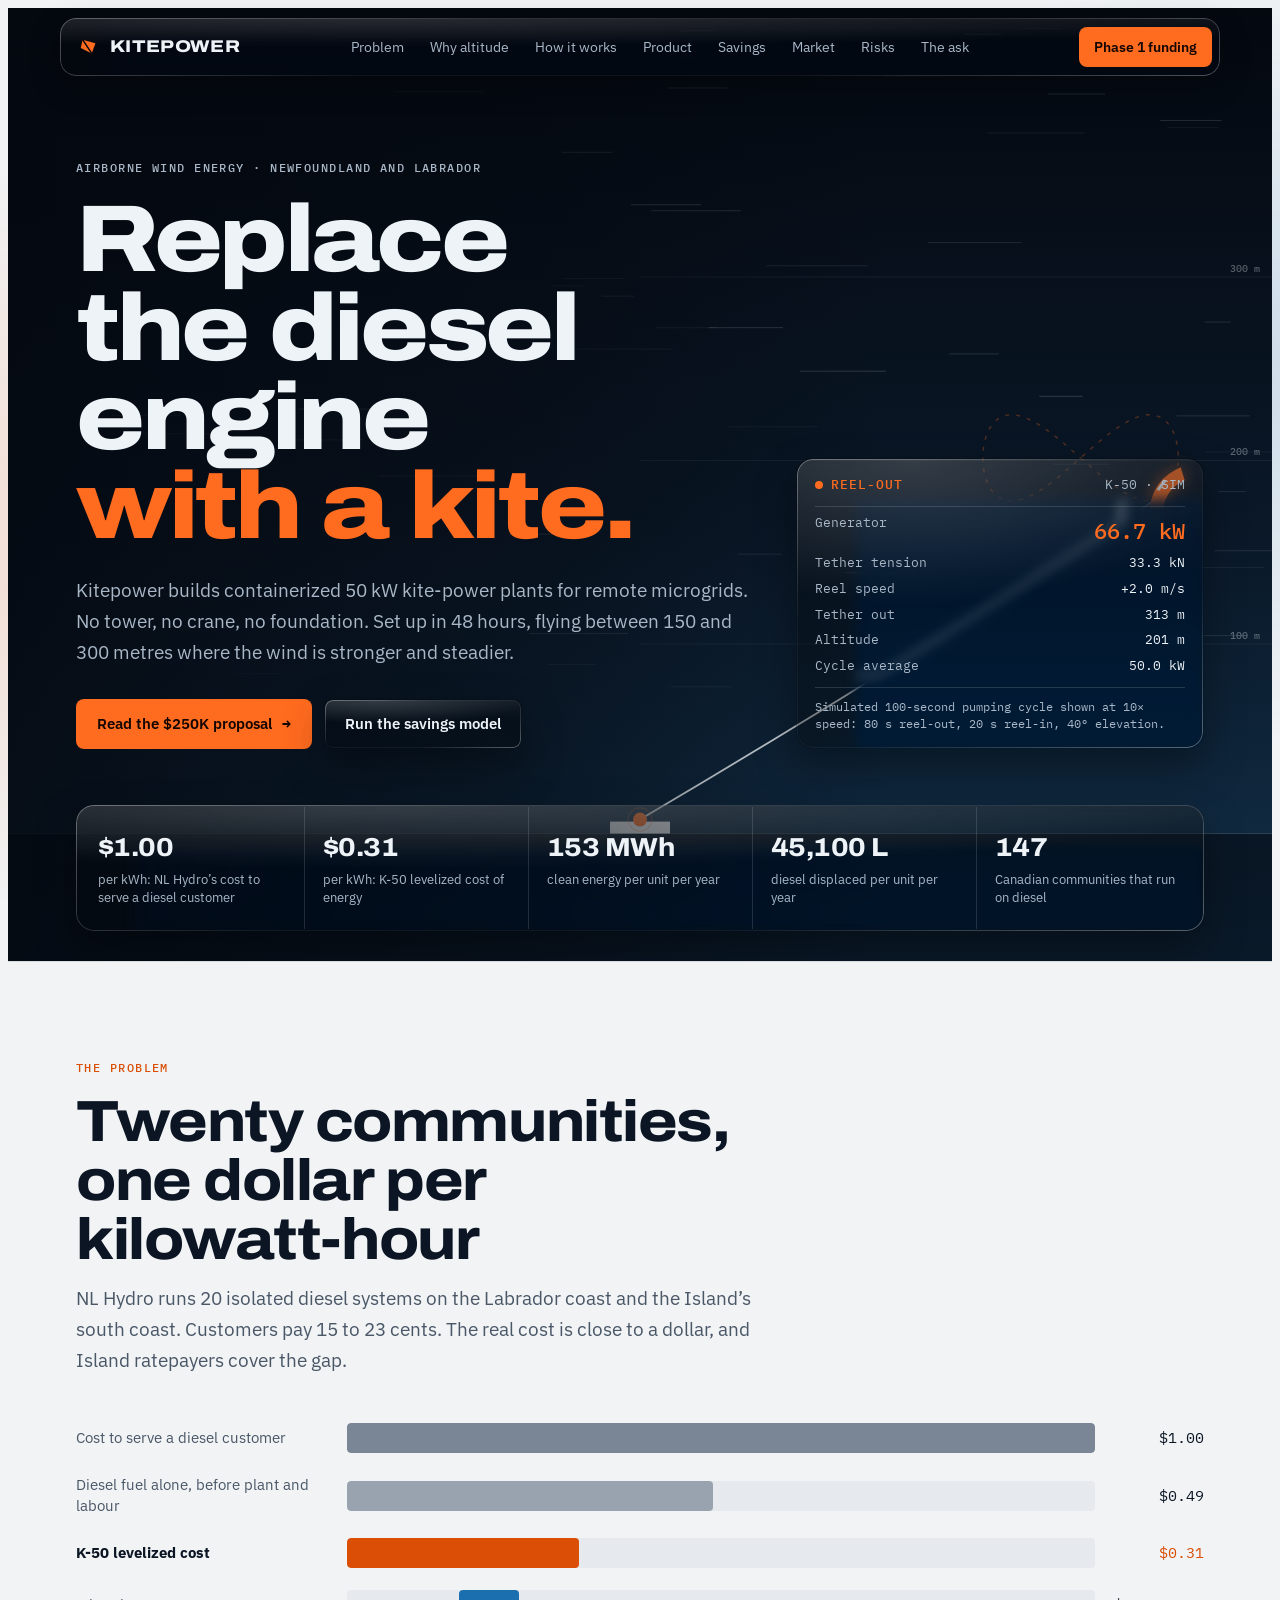
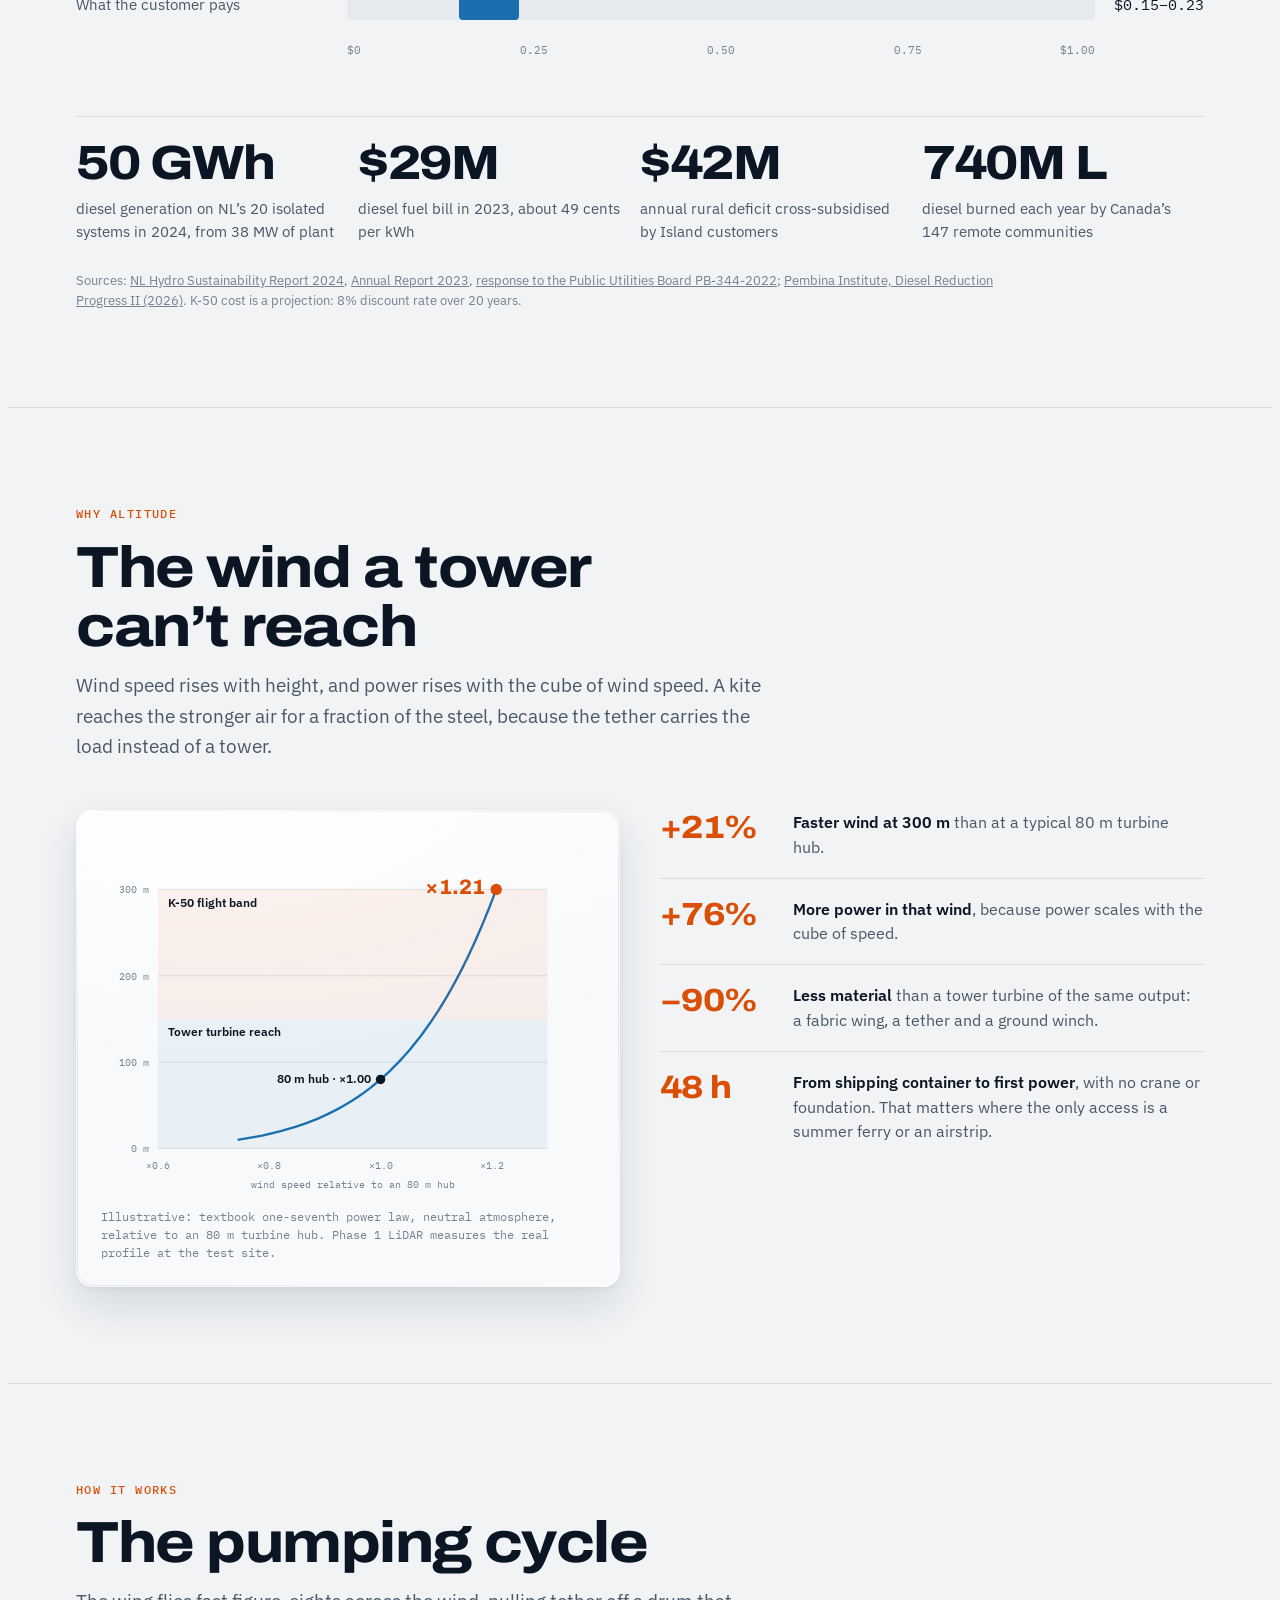
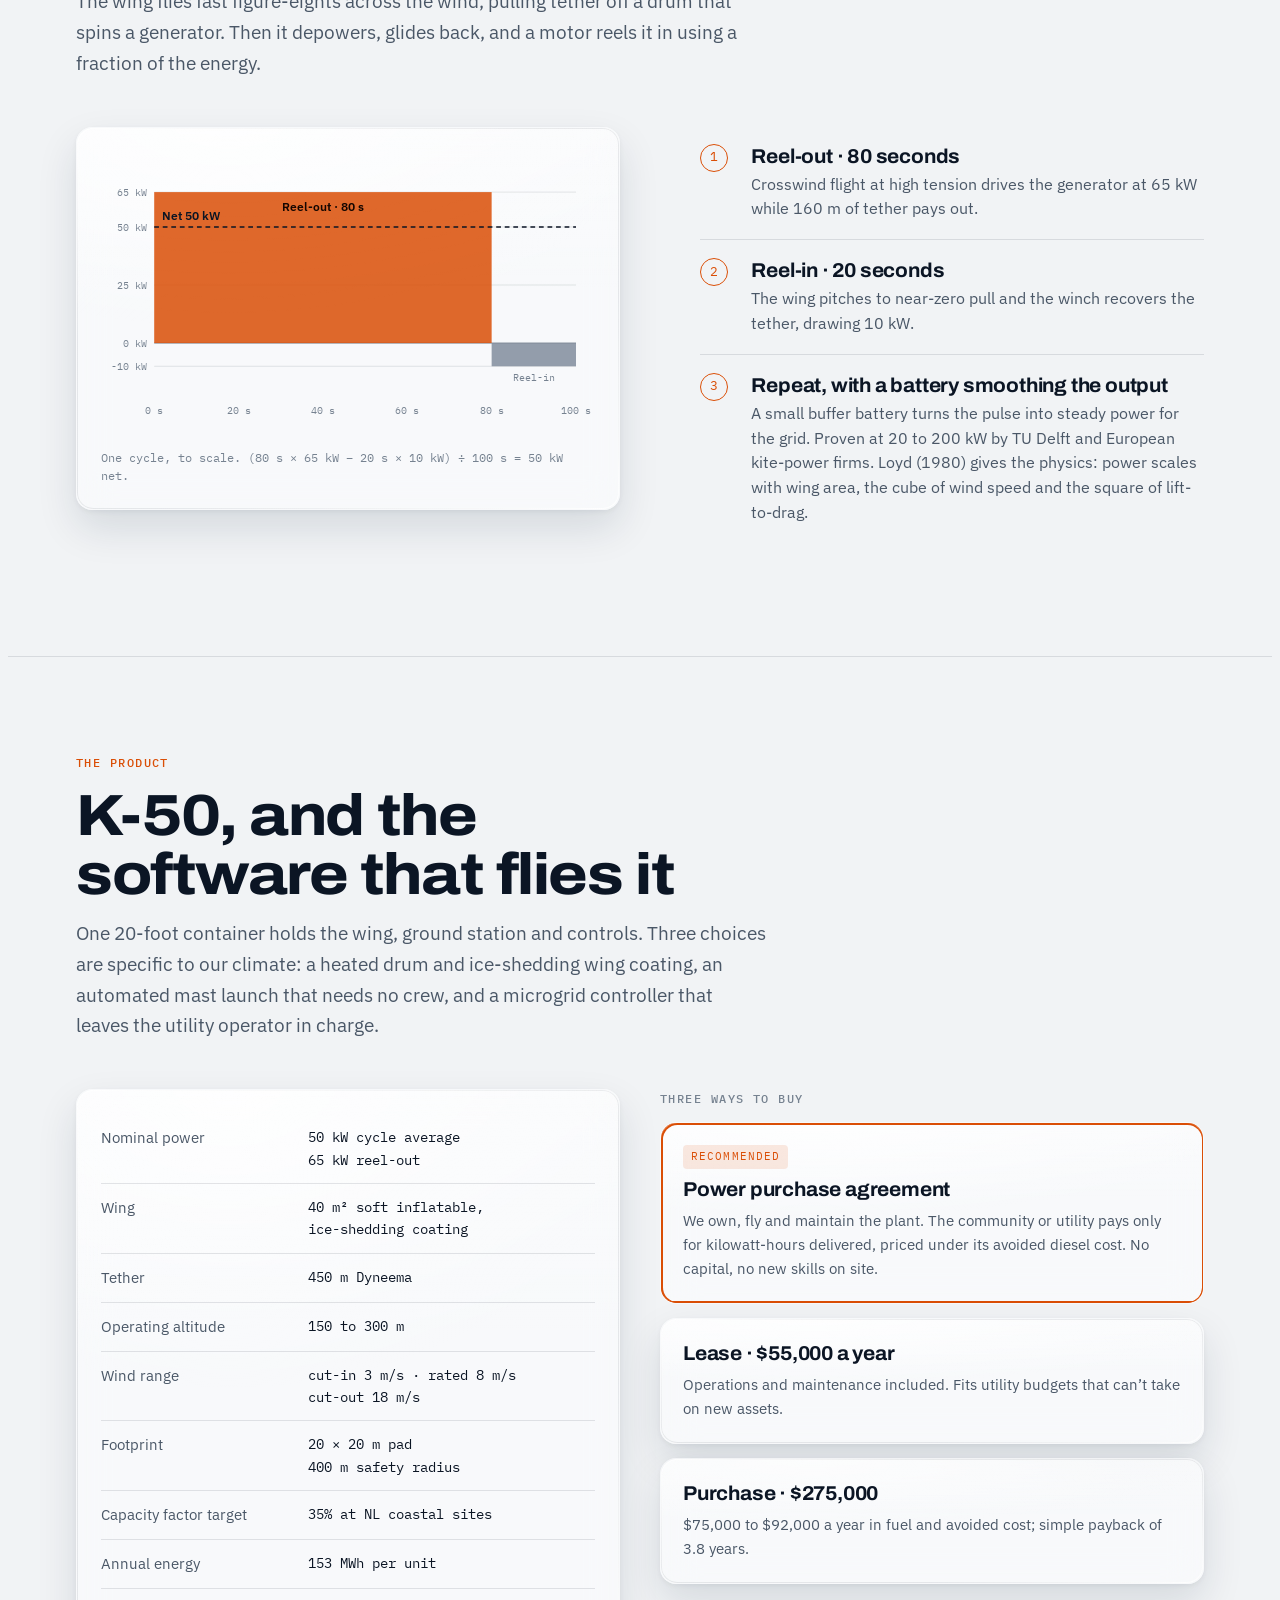
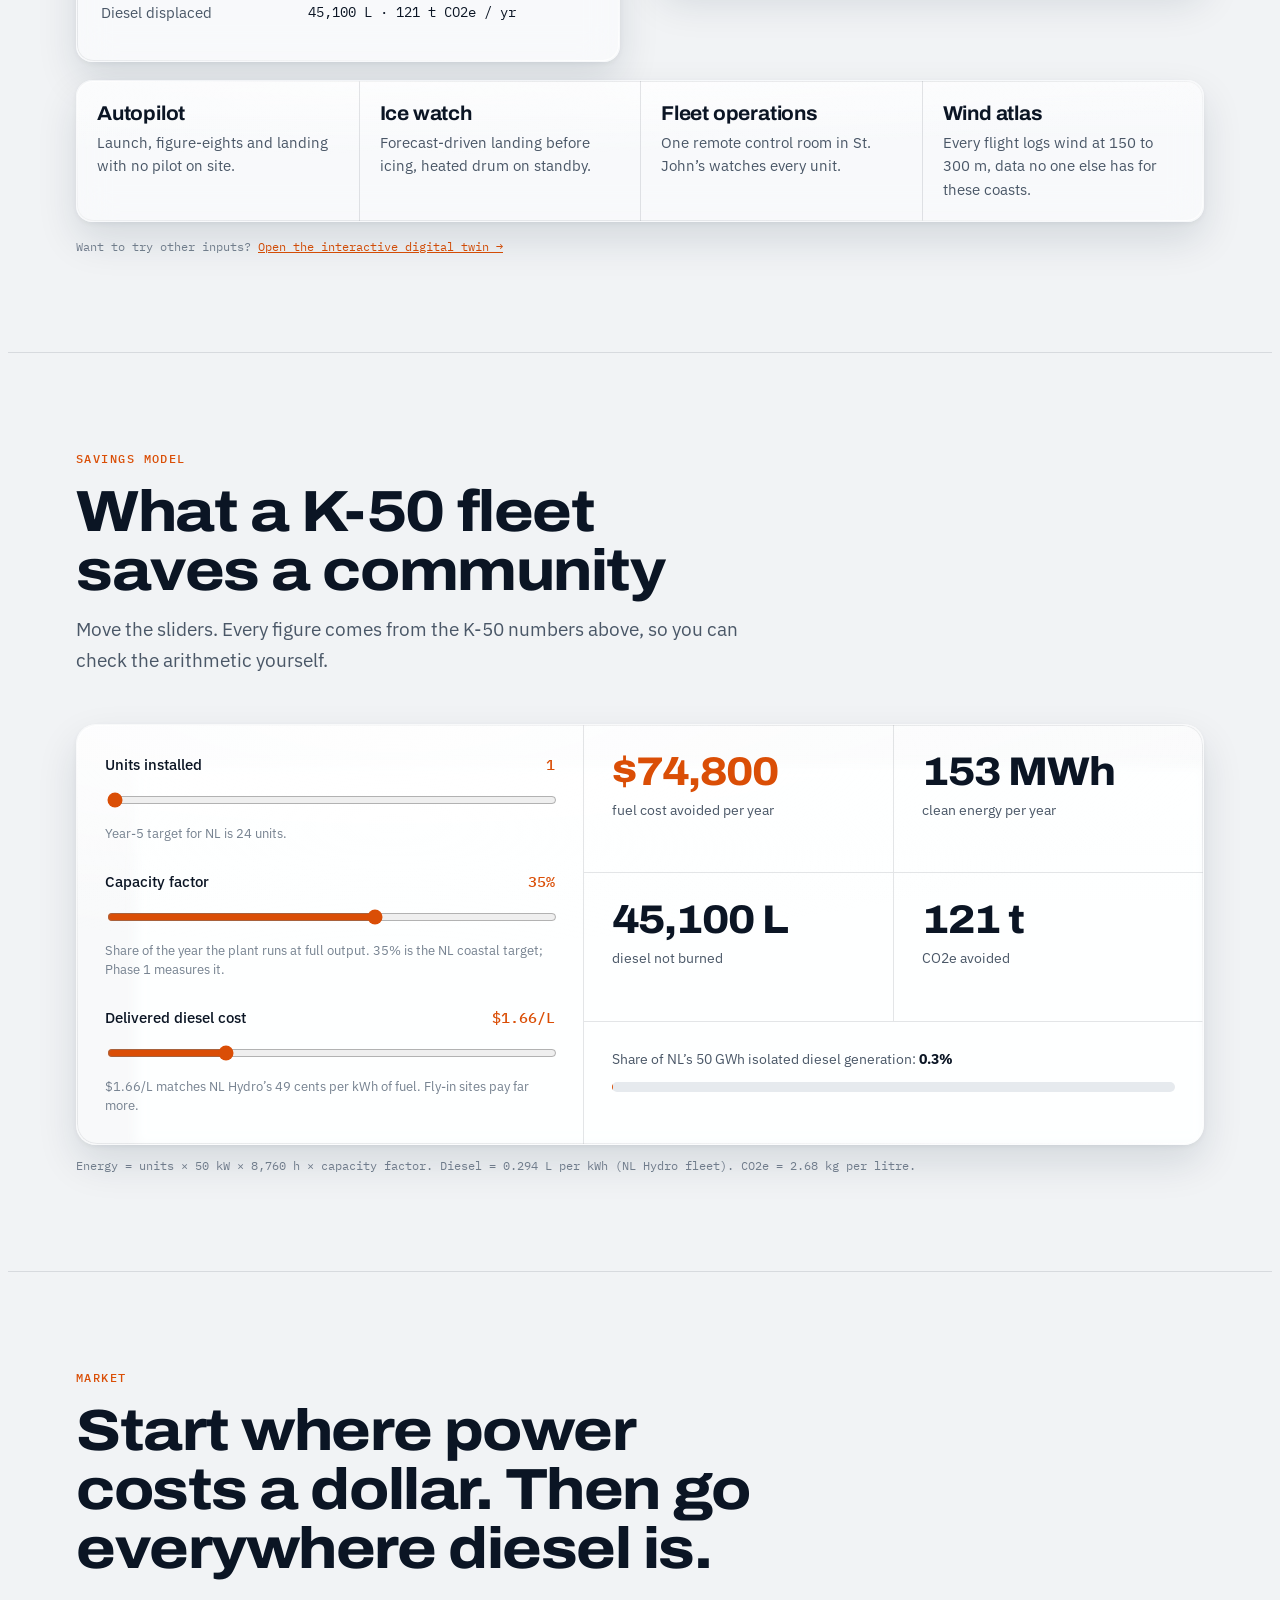
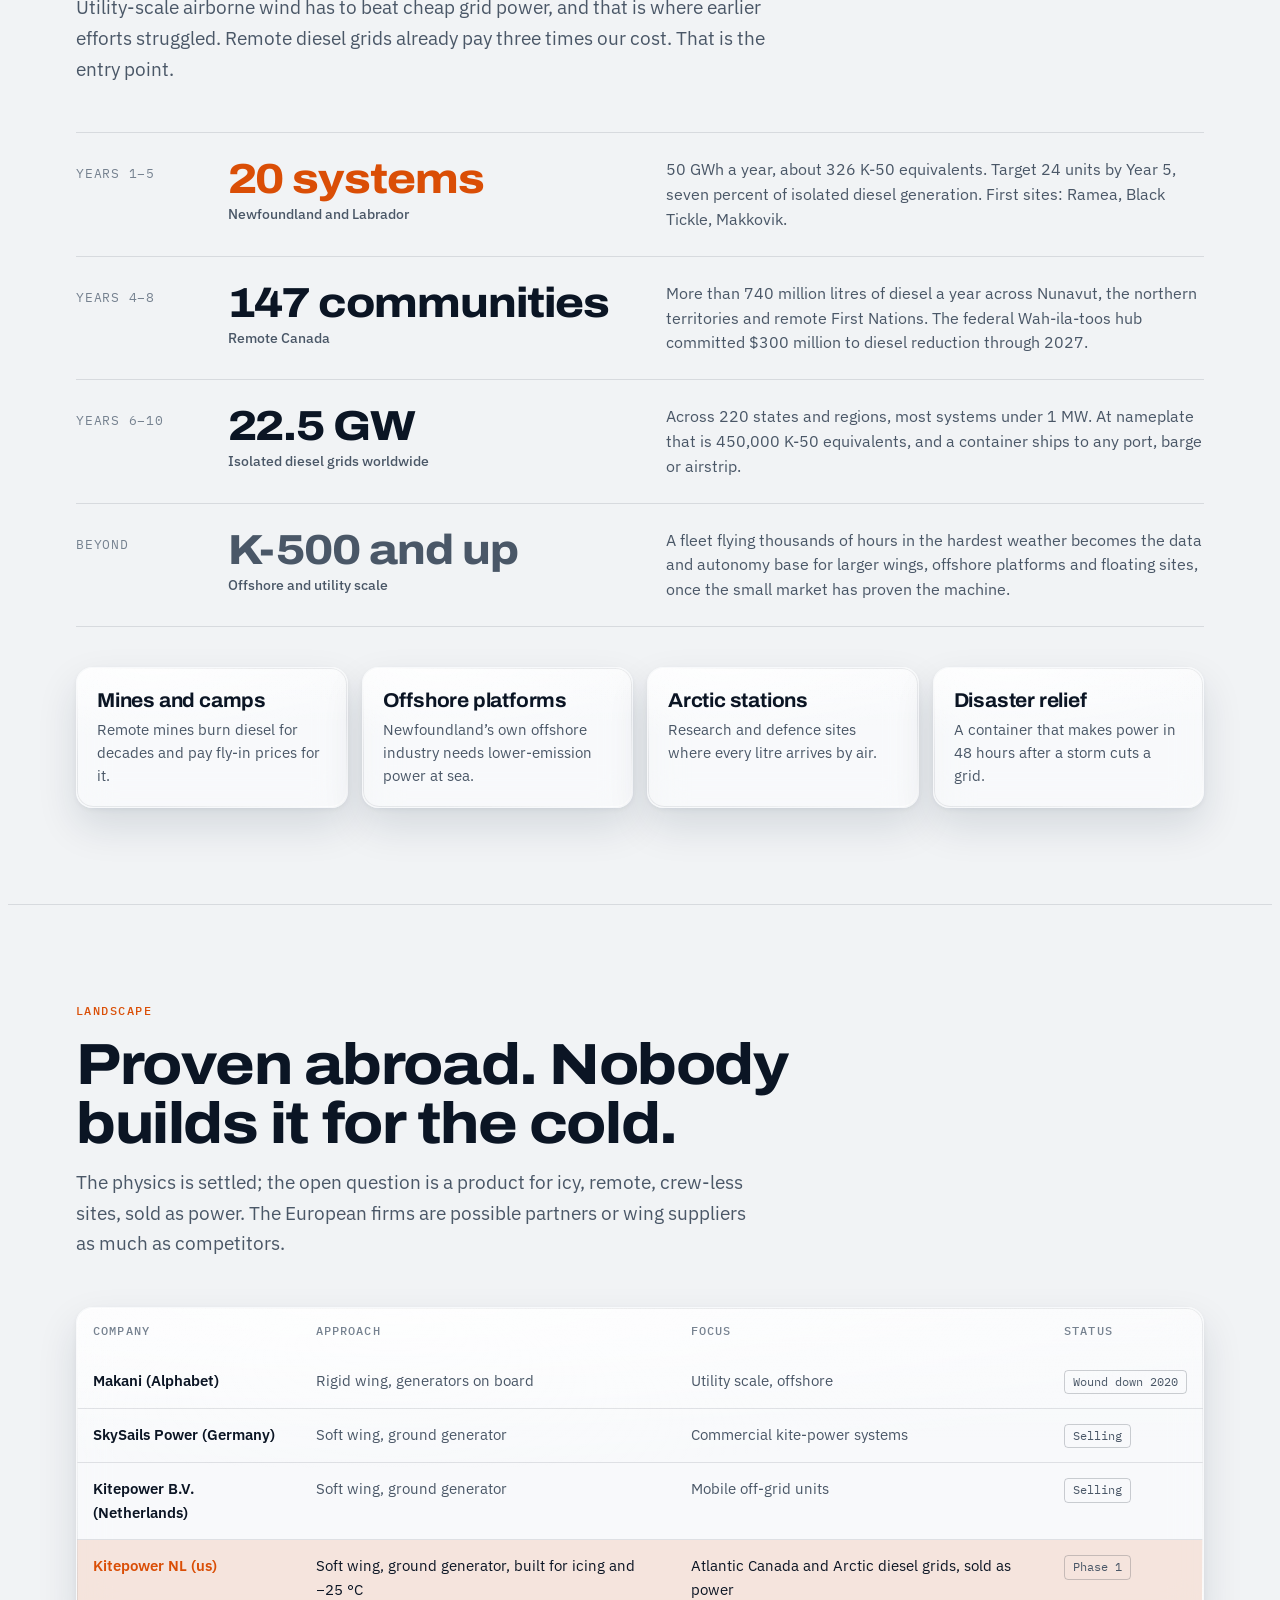
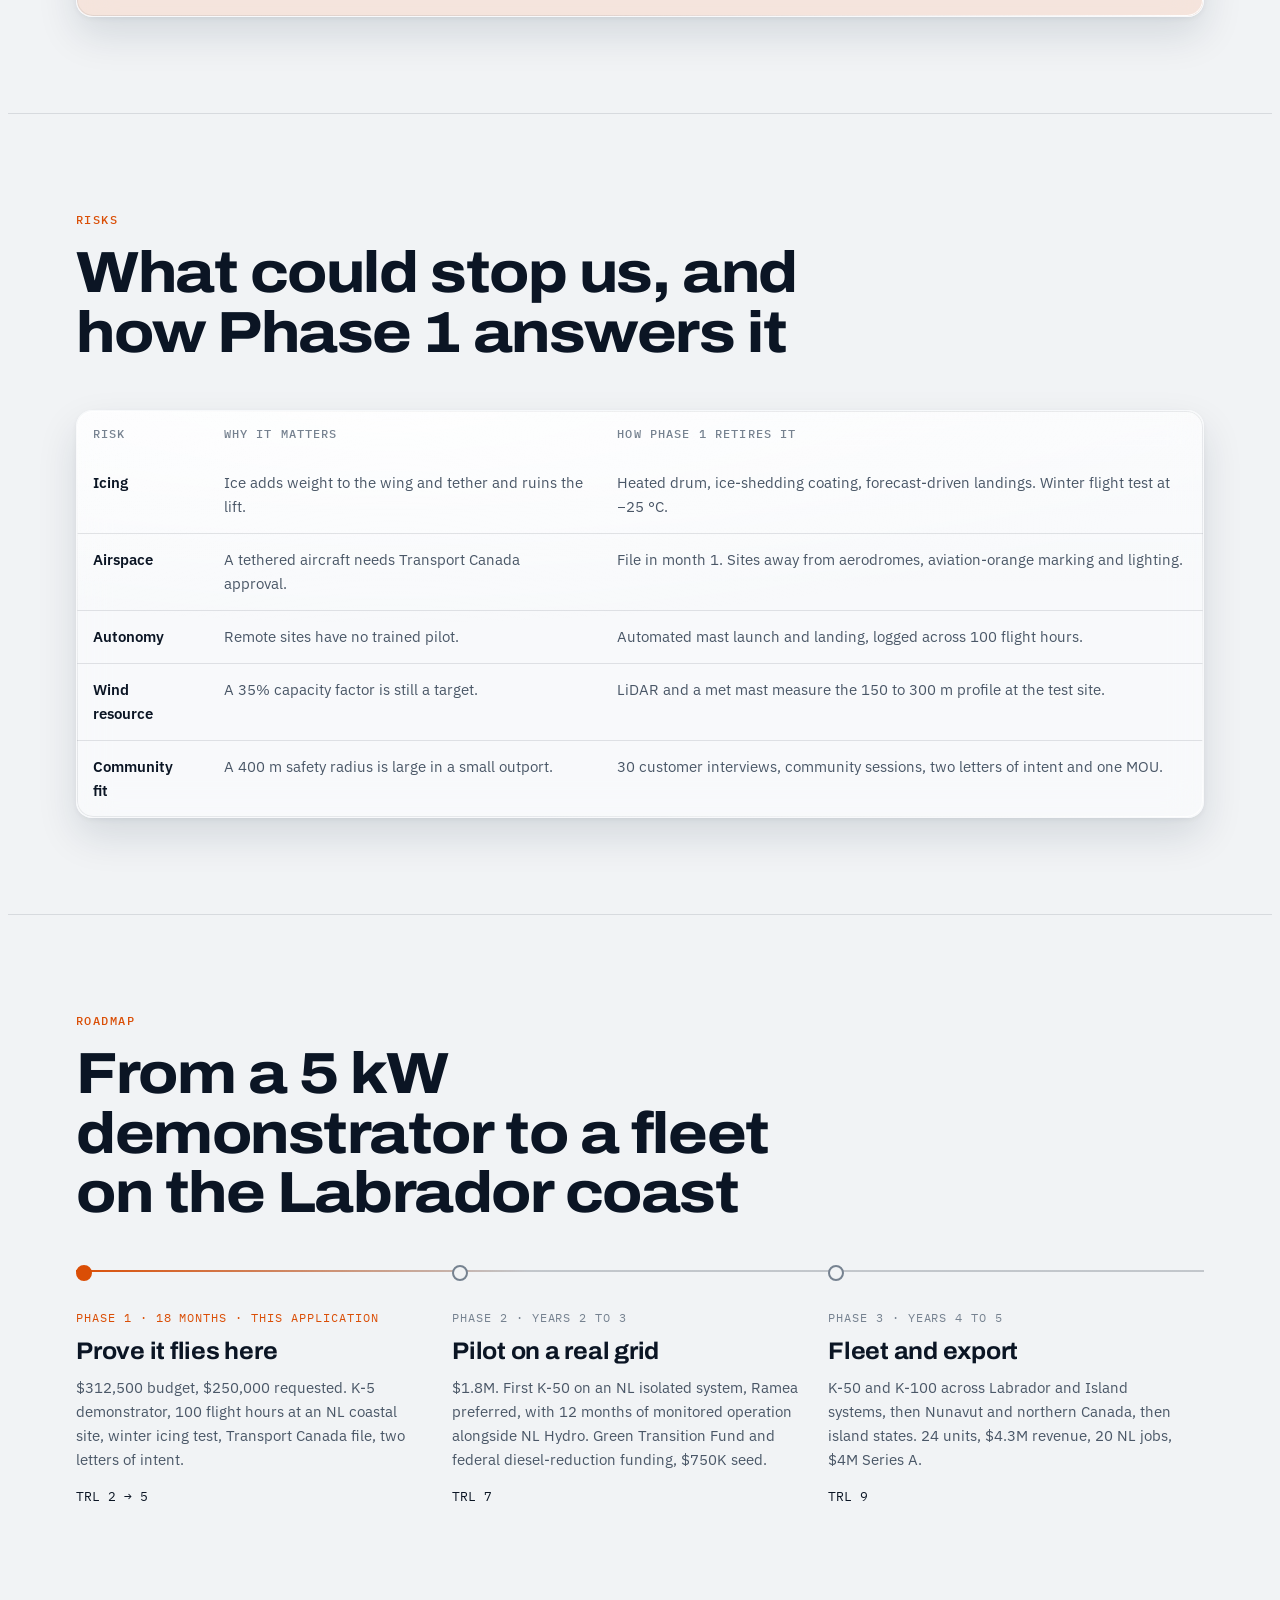
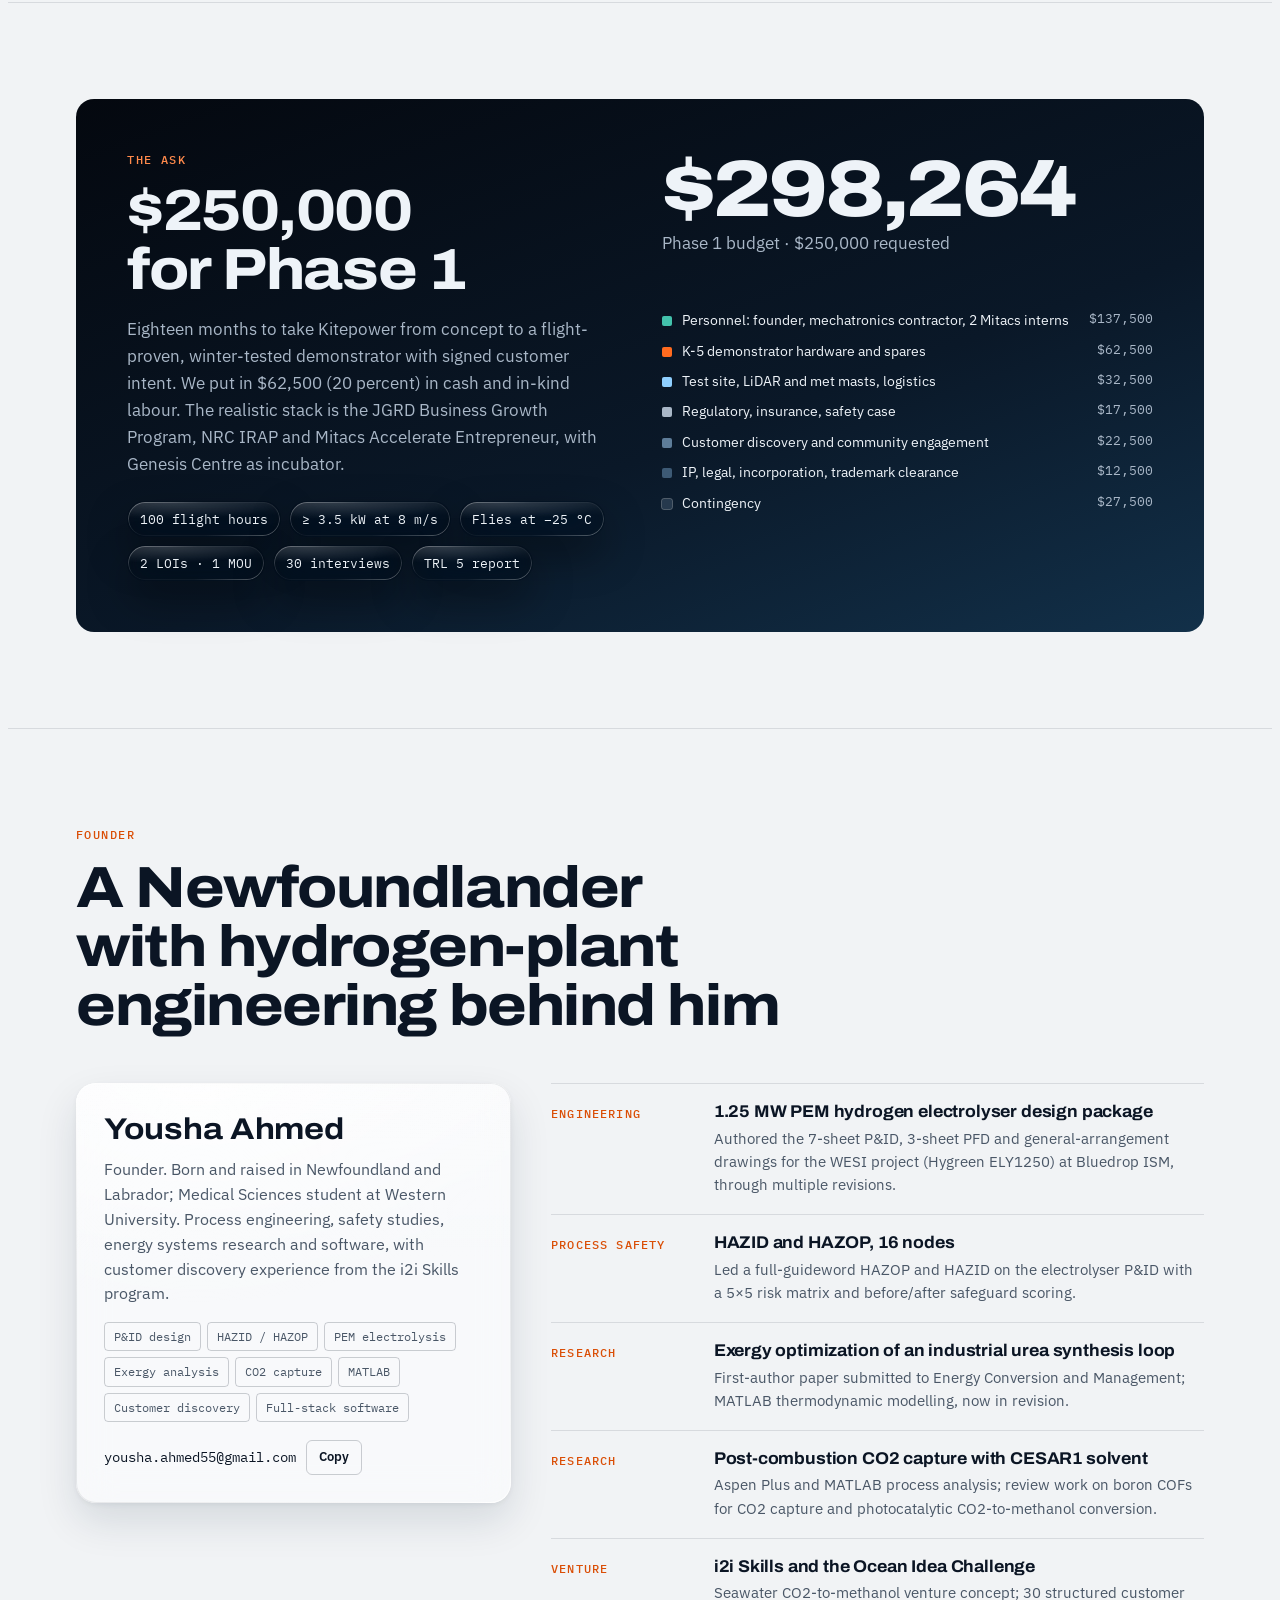
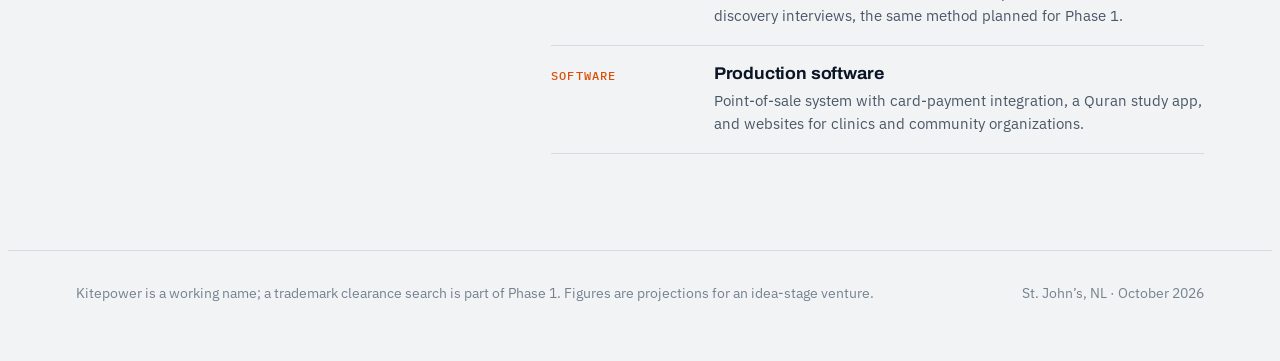
==== commit 57871df4: "Inline CSS and JS so index.html is one self-contained file Co-Authored-By: Claude Opus 5.5 (1M conte" ====
--- a/index.html
+++ b/index.html
@@ -11,7 +11,353 @@
 <link rel="preconnect" href="https://fonts.googleapis.com">
 <link rel="preconnect" href="https://fonts.gstatic.com" crossorigin>
 <link rel="stylesheet" href="https://fonts.googleapis.com/css2?family=Archivo:wdth,wght@62..125,400..900&family=IBM+Plex+Mono:wght@400;500&family=IBM+Plex+Sans:wght@400;500;600&display=swap">
-<link rel="stylesheet" href="css/style.css">
+<style>
+/* Layout: flight deck. A full-bleed night-sky hero carries a live simulated K-50 with a telemetry readout;
+   below it a calm document column on a stratosphere ground, every number drawn to scale.
+   Aviation orange (the obstruction-marking colour every tethered aircraft wears) is the one accent. */
+:root{
+  color-scheme:dark;
+  --ground:#0A0F17; --ground-2:#0E1520; --card:#111A27; --ink:#E8EDF3; --ink-2:#9DAABA; --ink-3:#6E7B8C;
+  --rule:rgba(232,237,243,.10); --rule-2:rgba(232,237,243,.18);
+  --orange:#FF6B1F; --orange-soft:rgba(255,107,31,.16); --ice:#8FD0FF; --sea:#43C2AC; --neg:#8A97A8;
+  --night-1:#04080F; --night-2:#0A1828; --night-3:#123049; --night-ink:#EEF3F8; --night-ink-2:#A9B7C7; --night-rule:rgba(238,243,248,.14);
+  --lg-tint:rgba(16,25,38,.46); --lg-tint-bar:rgba(4,8,15,.58); --lg-rim-hi:rgba(255,255,255,.34); --lg-rim-lo:rgba(255,255,255,.05);
+  --lg-spec:rgba(255,255,255,.13); --lg-sheen:rgba(255,255,255,.05); --lg-shadow:0 18px 40px rgba(0,0,0,.38),0 2px 6px rgba(0,0,0,.25);
+  --amb1:rgba(255,107,31,.16); --amb2:rgba(143,208,255,.14); --amb3:rgba(67,194,172,.12);
+  --display:'Archivo','Arial Narrow',Helvetica,Arial,sans-serif;
+  --body:'IBM Plex Sans',-apple-system,'Segoe UI',Helvetica,Arial,sans-serif;
+  --mono:'IBM Plex Mono',ui-monospace,'SFMono-Regular',Consolas,monospace;
+  --ease:cubic-bezier(.2,.8,.2,1);
+}
+@media (prefers-color-scheme: light){:root:not([data-theme="dark"]){
+  color-scheme:light;
+  --ground:#F1F3F5; --ground-2:#E6EAEE; --card:#FFFFFF; --ink:#0B1524; --ink-2:#4A5767; --ink-3:#768290;
+  --rule:rgba(11,21,36,.11); --rule-2:rgba(11,21,36,.2);
+  --orange:#DA4E06; --orange-soft:rgba(218,78,6,.12); --ice:#1C6FAF; --sea:#0F7D6C; --neg:#7A8696;
+  --lg-tint:rgba(255,255,255,.52); --lg-rim-hi:rgba(255,255,255,.95); --lg-rim-lo:rgba(11,21,36,.08);
+  --lg-spec:rgba(255,255,255,.7); --lg-sheen:rgba(255,255,255,.35); --lg-shadow:0 18px 40px rgba(11,31,58,.12),0 2px 6px rgba(11,31,58,.06);
+  --amb1:rgba(255,107,31,.20); --amb2:rgba(28,111,175,.18); --amb3:rgba(15,125,108,.16);
+}}
+:root[data-theme="light"]{
+  color-scheme:light;
+  --ground:#F1F3F5; --ground-2:#E6EAEE; --card:#FFFFFF; --ink:#0B1524; --ink-2:#4A5767; --ink-3:#768290;
+  --rule:rgba(11,21,36,.11); --rule-2:rgba(11,21,36,.2);
+  --orange:#DA4E06; --orange-soft:rgba(218,78,6,.12); --ice:#1C6FAF; --sea:#0F7D6C; --neg:#7A8696;
+  --lg-tint:rgba(255,255,255,.52); --lg-rim-hi:rgba(255,255,255,.95); --lg-rim-lo:rgba(11,21,36,.08);
+  --lg-spec:rgba(255,255,255,.7); --lg-sheen:rgba(255,255,255,.35); --lg-shadow:0 18px 40px rgba(11,31,58,.12),0 2px 6px rgba(11,31,58,.06);
+  --amb1:rgba(255,107,31,.20); --amb2:rgba(28,111,175,.18); --amb3:rgba(15,125,108,.16);
+}
+*{box-sizing:border-box}
+html{scroll-behavior:smooth}
+body{background:var(--ground);color:var(--ink);font-family:var(--body);font-size:17px;line-height:1.6;-webkit-font-smoothing:antialiased;overflow-x:hidden}
+body::before{content:"";position:fixed;inset:0 0 auto;height:env(safe-area-inset-top,0px);z-index:10;background:var(--night-1)}
+h1,h2,h3{font-family:var(--display);margin:0;text-wrap:balance;line-height:1.02}
+h2{font-size:clamp(32px,4.6vw,58px);font-weight:760;font-variation-settings:"wdth" 112;letter-spacing:-0.025em}
+h3{font-size:20px;font-weight:700;font-variation-settings:"wdth" 104;letter-spacing:-0.01em;line-height:1.2}
+p{margin:0}
+a{color:inherit}
+.in{max-width:1160px;margin:0 auto;padding-left:max(16px,env(safe-area-inset-left,0px));padding-right:max(16px,env(safe-area-inset-right,0px))}
+.label{font-family:var(--mono);font-size:12px;letter-spacing:.12em;text-transform:uppercase;color:var(--ink-3);font-weight:500}
+.label.o{color:var(--orange)}
+.lede{font-size:clamp(17px,1.5vw,20px);color:var(--ink-2);max-width:36em}
+.num{font-variant-numeric:tabular-nums}
+:focus-visible{outline:2px solid var(--orange);outline-offset:3px}
+
+/* nav */
+.nav{position:sticky;top:env(safe-area-inset-top,0px);z-index:30;background:rgba(4,8,15,.72);-webkit-backdrop-filter:blur(18px) saturate(160%);backdrop-filter:blur(18px) saturate(160%);border-bottom:1px solid var(--night-rule);color:var(--night-ink)}
+.nav .in{display:flex;align-items:center;justify-content:space-between;gap:16px;height:58px}
+.brand{display:flex;align-items:center;gap:10px;text-decoration:none;font-family:var(--display);font-weight:800;font-variation-settings:"wdth" 118;font-size:17px;letter-spacing:.02em;text-transform:uppercase}
+.brand svg{width:22px;height:22px;flex:none}
+.nav ul{list-style:none;margin:0;padding:0;display:flex;gap:4px;font-size:14px}
+.nav ul a{display:block;padding:6px 11px;border-radius:6px;text-decoration:none;color:var(--night-ink-2);transition:color .2s,background .2s}
+.nav ul a:hover,.nav ul a.on{color:var(--night-ink);background:rgba(238,243,248,.08)}
+@media (max-width:960px){.nav ul{display:none}}
+.btn{display:inline-flex;align-items:center;gap:10px;padding:12px 20px;border-radius:8px;font-family:var(--body);font-weight:600;font-size:15px;text-decoration:none;border:1px solid transparent;cursor:pointer;transition:transform .25s var(--ease),background .25s,border-color .25s}
+.btn:hover{transform:translateY(-1px)}
+.btn.primary{background:#FF6B1F;color:#140600}
+.btn.primary:hover{background:#FF7F3D}
+.btn.ghost{color:var(--night-ink);border-color:rgba(238,243,248,.28)}
+.btn.ghost:hover{border-color:rgba(238,243,248,.6)}
+.btn.sm{padding:8px 14px;font-size:14px}
+.btn .arr{font-family:var(--mono)}
+
+/* hero */
+.hero{position:relative;background:linear-gradient(180deg,var(--night-1) 0%,var(--night-2) 55%,var(--night-3) 100%);color:var(--night-ink);overflow:hidden}
+.hero canvas{position:absolute;inset:0;width:100%;height:100%;display:block}
+.hero .scrim{position:absolute;inset:0;background:linear-gradient(90deg,rgba(4,8,15,.82) 0%,rgba(4,8,15,.45) 42%,rgba(4,8,15,0) 70%);pointer-events:none}
+.hero>.in{position:relative;display:grid;grid-template-columns:minmax(0,1.25fr) minmax(0,.75fr);gap:40px;align-items:end;padding-block:110px 56px;min-height:640px}
+.hero h1{font-size:clamp(46px,7.4vw,108px);font-weight:820;font-variation-settings:"wdth" 116;letter-spacing:-0.035em;line-height:.94;margin-top:18px}
+.hero h1 em{font-style:normal;color:#FF6B1F}
+.hero .lede{color:var(--night-ink-2);margin-top:24px}
+.hero .cta{display:flex;flex-wrap:wrap;gap:12px;margin-top:32px}
+.hero .label{color:var(--night-ink-2)}
+.hud{background:rgba(4,8,15,.55);-webkit-backdrop-filter:blur(14px);backdrop-filter:blur(14px);border:1px solid var(--night-rule);border-radius:10px;padding:16px 18px;font-family:var(--mono);font-size:13px;min-width:0}
+.hud .top{display:flex;justify-content:space-between;align-items:center;gap:10px;padding-bottom:10px;border-bottom:1px solid var(--night-rule);margin-bottom:6px}
+.hud .phase{display:inline-flex;align-items:center;gap:8px;color:#FF6B1F;font-weight:500;letter-spacing:.08em}
+.hud .phase i{width:8px;height:8px;border-radius:50%;background:currentColor;box-shadow:0 0 0 0 currentColor;animation:ping 1.6s infinite}
+.hud .phase.in{color:var(--night-ink-2)}
+@keyframes ping{70%{box-shadow:0 0 0 7px rgba(255,107,31,0)}100%{box-shadow:0 0 0 0 rgba(255,107,31,0)}}
+.hud dl{display:grid;grid-template-columns:1fr auto;gap:5px 14px;margin:0}
+.hud dt{color:var(--night-ink-2)}
+.hud dd{margin:0;text-align:right;font-variant-numeric:tabular-nums;color:var(--night-ink)}
+.hud dd.big{font-size:22px;color:#FF6B1F;font-weight:500}
+.hud .foot{margin-top:10px;padding-top:10px;border-top:1px solid var(--night-rule);color:var(--night-ink-2);font-size:11.5px;line-height:1.5}
+@media (max-width:880px){.hero>.in{grid-template-columns:1fr;min-height:0;padding-block:72px 32px}.hero .scrim{background:linear-gradient(180deg,rgba(4,8,15,.85) 0%,rgba(4,8,15,.5) 60%,rgba(4,8,15,.3) 100%)}}
+.figs{position:relative;border-top:1px solid var(--night-rule);background:rgba(4,8,15,.55)}
+.figs .in{display:grid;grid-template-columns:repeat(5,minmax(0,1fr))}
+.figs div.f{padding:20px 18px 22px;border-left:1px solid var(--night-rule);min-width:0}
+.figs div.f:first-child{border-left:0;padding-left:0}
+.figs b{display:block;font-family:var(--display);font-variation-settings:"wdth" 110;font-size:26px;font-weight:760;letter-spacing:-0.02em;font-variant-numeric:tabular-nums}
+.figs small{display:block;color:var(--night-ink-2);font-size:13px;line-height:1.4;margin-top:2px}
+@media (max-width:880px){.figs .in{grid-template-columns:repeat(2,minmax(0,1fr))}.figs div.f{border-left:0;border-top:1px solid var(--night-rule);padding-left:0}.figs div.f:nth-child(-n+2){border-top:0}.figs div.f:nth-child(even){padding-left:18px;border-left:1px solid var(--night-rule)}.figs div.f:last-child{grid-column:1/-1;padding-left:0;border-left:0}}
+
+/* sections */
+section{padding-block:96px;border-top:1px solid var(--rule);scroll-margin-top:58px}
+.head{display:grid;gap:14px;max-width:780px;margin-bottom:48px}
+.two{display:grid;grid-template-columns:minmax(0,1fr) minmax(0,1fr);gap:40px;align-items:start}
+@media (max-width:880px){.two{grid-template-columns:1fr}}
+.card{background:var(--card);border:1px solid var(--rule);border-radius:12px;padding:24px;min-width:0}
+.src{font-size:13px;color:var(--ink-3);margin-top:28px;max-width:72em;line-height:1.55}
+.src a{color:var(--ink-3)}
+.note{font-family:var(--mono);font-size:12px;color:var(--ink-3);margin-top:12px;line-height:1.5}
+
+/* cost chart */
+.cost{display:grid;gap:22px}
+.cost .row{display:grid;grid-template-columns:minmax(0,15em) minmax(0,1fr) 5.5em;gap:16px;align-items:center}
+.cost .row span:first-child{font-size:15px;color:var(--ink-2);line-height:1.35}
+.track{position:relative;height:30px;background:var(--ground-2);border-radius:4px;overflow:hidden}
+.track i{position:absolute;top:0;bottom:0;left:0;border-radius:4px;transform-origin:left;transition:transform 1.2s var(--ease)}
+.cost.pre .track i{transform:scaleX(0)}
+.cost .val{font-family:var(--mono);font-size:15px;text-align:right;font-variant-numeric:tabular-nums}
+.axis{display:grid;grid-template-columns:minmax(0,15em) minmax(0,1fr) 5.5em;gap:16px}
+.axis div{position:relative;height:18px;font-family:var(--mono);font-size:11px;color:var(--ink-3)}
+.axis div span{position:absolute;transform:translateX(-50%)}
+.axis div span:first-child{transform:none}
+.axis div span:last-child{transform:translateX(-100%)}
+@media (max-width:640px){.cost .row,.axis{grid-template-columns:minmax(0,1fr) 4.6em}.cost .row span:first-child{grid-column:1/-1}.cost .row .track{grid-column:1}.axis div:first-child{display:none}}
+.stats{display:grid;grid-template-columns:repeat(4,minmax(0,1fr));gap:0;margin-top:56px;border-top:1px solid var(--rule)}
+.stats div{padding:22px 20px 0 0;min-width:0}
+.stats b{display:block;font-family:var(--display);font-variation-settings:"wdth" 112;font-size:clamp(34px,3.8vw,48px);font-weight:780;letter-spacing:-0.03em;line-height:1;font-variant-numeric:tabular-nums}
+.stats p{font-size:14.5px;color:var(--ink-2);margin-top:10px}
+@media (max-width:880px){.stats{grid-template-columns:repeat(2,minmax(0,1fr));row-gap:28px}}
+
+/* altitude */
+.alt svg{width:100%;height:auto;display:block}
+.alt text{font-family:var(--mono);font-size:11px;fill:var(--ink-3)}
+.alt .lbl{font-family:var(--body);font-size:13px;font-weight:600;fill:var(--ink)}
+.alt .big{font-family:var(--display);font-size:22px;font-weight:780;fill:var(--orange)}
+.facts{display:grid;gap:0}
+.facts div{display:grid;grid-template-columns:auto 1fr;gap:18px;padding:18px 0;border-top:1px solid var(--rule)}
+.facts div:first-child{border-top:0;padding-top:0}
+.facts b{font-family:var(--display);font-variation-settings:"wdth" 112;font-size:32px;font-weight:780;letter-spacing:-0.02em;color:var(--orange);min-width:3.6em;line-height:1.1;font-variant-numeric:tabular-nums}
+.facts p{color:var(--ink-2);font-size:15.5px}
+.facts p strong{color:var(--ink);font-weight:600}
+
+/* cycle chart */
+.cyc svg{width:100%;height:auto;display:block;overflow:visible}
+.cyc text{font-family:var(--mono);font-size:11px;fill:var(--ink-3)}
+.cyc .t{font-family:var(--body);font-size:13px;font-weight:600;fill:var(--ink)}
+.steps{display:grid;gap:0;counter-reset:s}
+.steps li{list-style:none;display:grid;grid-template-columns:2.2em 1fr;gap:14px;padding:18px 0;border-top:1px solid var(--rule)}
+.steps li:first-child{border-top:0;padding-top:0}
+.steps li::before{counter-increment:s;content:counter(s);font-family:var(--mono);font-size:13px;color:var(--orange);border:1px solid var(--orange);border-radius:50%;width:2em;height:2em;display:grid;place-items:center}
+.steps p{color:var(--ink-2);font-size:15.5px;margin-top:4px}
+.steps ol{margin:0;padding:0}
+
+/* specs */
+.spec{width:100%;border-collapse:collapse;font-size:15px}
+.spec th,.spec td{padding:12px 0;border-bottom:1px solid var(--rule);text-align:left;vertical-align:top}
+.spec th{font-weight:400;color:var(--ink-2);padding-right:18px;width:42%}
+.spec td{font-family:var(--mono);font-size:14px;font-variant-numeric:tabular-nums}
+.spec tr:last-child th,.spec tr:last-child td{border-bottom:0}
+.offers{display:grid;grid-template-columns:repeat(3,minmax(0,1fr));gap:14px}
+.offer{background:var(--card);border:1px solid var(--rule);border-radius:12px;padding:22px;display:flex;flex-direction:column;gap:8px;min-width:0}
+.offer.rec{border-color:var(--orange);box-shadow:0 0 0 1px var(--orange) inset}
+.offer .price{font-family:var(--display);font-variation-settings:"wdth" 110;font-size:30px;font-weight:780;letter-spacing:-0.02em;line-height:1.05}
+.offer p{color:var(--ink-2);font-size:15px}
+.offer .tag{align-self:flex-start;font-family:var(--mono);font-size:11px;letter-spacing:.1em;text-transform:uppercase;padding:3px 8px;border-radius:4px;background:var(--orange-soft);color:var(--orange)}
+@media (max-width:880px){.offers{grid-template-columns:1fr}}
+.os{margin-top:18px;display:grid;grid-template-columns:repeat(4,minmax(0,1fr));gap:0;border:1px solid var(--rule);border-radius:12px;background:var(--card)}
+.os div{padding:20px;border-left:1px solid var(--rule);min-width:0}
+.os div:first-child{border-left:0}
+.os p{color:var(--ink-2);font-size:14.5px;margin-top:6px}
+@media (max-width:880px){.os{grid-template-columns:1fr 1fr}.os div:nth-child(3){border-left:0}.os div:nth-child(n+3){border-top:1px solid var(--rule)}}
+@media (max-width:520px){.os{grid-template-columns:1fr}.os div{border-left:0!important}.os div+div{border-top:1px solid var(--rule)}}
+
+/* calculator */
+.calc{display:grid;grid-template-columns:minmax(0,.9fr) minmax(0,1.1fr);gap:0;background:var(--card);border:1px solid var(--rule);border-radius:14px;overflow:hidden}
+@media (max-width:880px){.calc{grid-template-columns:1fr}}
+.ctrls{padding:28px;display:grid;gap:26px;border-right:1px solid var(--rule)}
+@media (max-width:880px){.ctrls{border-right:0;border-bottom:1px solid var(--rule)}}
+.ctrl label{display:flex;justify-content:space-between;gap:12px;font-size:15px;font-weight:500}
+.ctrl output{font-family:var(--mono);color:var(--orange);font-variant-numeric:tabular-nums}
+.ctrl small{display:block;color:var(--ink-3);font-size:13px;margin-top:6px;line-height:1.45}
+input[type=range]{width:100%;margin-top:12px;accent-color:var(--orange);height:22px}
+.outs{display:grid;grid-template-columns:1fr 1fr}
+.outs>div{padding:26px 28px;border-left:1px solid var(--rule);border-top:1px solid var(--rule);min-width:0}
+.outs>div:nth-child(odd){border-left:0}
+.outs>div:nth-child(-n+2){border-top:0}
+.outs b{display:block;font-family:var(--display);font-variation-settings:"wdth" 110;font-size:clamp(28px,3.2vw,40px);font-weight:780;letter-spacing:-0.025em;line-height:1.05;font-variant-numeric:tabular-nums;overflow-wrap:anywhere}
+.outs>div.hl b{color:var(--orange)}
+.outs p{font-size:14px;color:var(--ink-2);margin-top:6px}
+.outs .wide{grid-column:1/-1;border-left:0}
+.share{height:10px;background:var(--ground-2);border-radius:999px;overflow:hidden;margin-top:12px}
+.share i{display:block;height:100%;background:var(--orange);border-radius:999px;transition:width .4s var(--ease)}
+@media (max-width:520px){.outs{grid-template-columns:1fr}.outs>div{border-left:0!important;border-top:1px solid var(--rule)!important}.outs>div:first-child{border-top:0!important}}
+
+/* market */
+.ladder{display:grid;gap:0;border-top:1px solid var(--rule)}
+.rung{display:grid;grid-template-columns:7.5em minmax(0,1fr) minmax(0,1.3fr);gap:24px;padding:24px 0;border-bottom:1px solid var(--rule);align-items:start}
+.rung .when{font-family:var(--mono);font-size:12.5px;color:var(--ink-3);letter-spacing:.06em;text-transform:uppercase;padding-top:6px}
+.rung .size{font-family:var(--display);font-variation-settings:"wdth" 112;font-size:clamp(28px,3.4vw,42px);font-weight:780;letter-spacing:-0.025em;line-height:1.05}
+.rung .size small{display:block;font-family:var(--body);font-size:14px;font-weight:500;color:var(--ink-2);letter-spacing:0;margin-top:6px;font-variation-settings:normal}
+.rung p{color:var(--ink-2);font-size:15.5px}
+.rung.now .size{color:var(--orange)}
+.rung.vision .size{color:var(--ink-2)}
+@media (max-width:780px){.rung{grid-template-columns:1fr;gap:8px}}
+.adj{display:grid;grid-template-columns:repeat(4,minmax(0,1fr));gap:14px;margin-top:40px}
+.adj .card{padding:20px}
+.adj .card p{color:var(--ink-2);font-size:14.5px;margin-top:6px}
+@media (max-width:880px){.adj{grid-template-columns:1fr 1fr}}
+@media (max-width:520px){.adj{grid-template-columns:1fr}}
+
+/* tables */
+.tbl{overflow-x:auto;border:1px solid var(--rule);border-radius:12px;background:var(--card)}
+.tbl table{width:100%;border-collapse:collapse;font-size:15px;min-width:720px}
+.tbl th,.tbl td{padding:14px 16px;border-bottom:1px solid var(--rule);text-align:left;vertical-align:top}
+.tbl thead th{font-family:var(--mono);font-size:11.5px;letter-spacing:.1em;text-transform:uppercase;color:var(--ink-3);font-weight:500}
+.tbl tbody th{font-weight:600}
+.tbl td{color:var(--ink-2)}
+.tbl tr:last-child th,.tbl tr:last-child td{border-bottom:0}
+.tbl tr.us th,.tbl tr.us td{color:var(--ink);background:var(--orange-soft)}
+.tbl tr.us th{color:var(--orange)}
+.pill{display:inline-block;font-family:var(--mono);font-size:11.5px;padding:2px 8px;border-radius:4px;border:1px solid var(--rule-2);color:var(--ink-2);white-space:nowrap}
+
+/* roadmap */
+.road{display:grid;grid-template-columns:repeat(3,minmax(0,1fr));gap:0;border-top:2px solid var(--rule-2);position:relative}
+.road>div{padding:26px 24px 0 0;position:relative;min-width:0}
+.road>div::before{content:"";position:absolute;top:-7px;left:0;width:12px;height:12px;border-radius:50%;background:var(--ground);border:2px solid var(--ink-3)}
+.road>div.now::before{background:var(--orange);border-color:var(--orange)}
+.road .when{font-family:var(--mono);font-size:12px;letter-spacing:.08em;text-transform:uppercase;color:var(--ink-3)}
+.road .now .when{color:var(--orange)}
+.road h3{margin-top:10px;font-size:24px}
+.road p{color:var(--ink-2);font-size:15px;margin-top:10px}
+.road .trl{font-family:var(--mono);font-size:12.5px;color:var(--ink);margin-top:14px}
+@media (max-width:880px){.road{grid-template-columns:1fr;border-top:0;border-left:2px solid var(--rule-2);margin-left:6px}.road>div{padding:0 0 32px 26px}.road>div::before{top:4px;left:-8px}}
+
+/* ask */
+.ask{background:linear-gradient(160deg,var(--night-1),var(--night-2) 60%,var(--night-3));color:var(--night-ink);border-radius:18px;padding:clamp(24px,4vw,52px);display:grid;grid-template-columns:minmax(0,1fr) minmax(0,1fr);gap:44px}
+@media (max-width:880px){.ask{grid-template-columns:1fr;gap:32px}}
+.ask .label{color:#FF8A4C}
+.ask h2{color:var(--night-ink);margin-top:12px}
+.ask p{color:var(--night-ink-2)}
+.ask .kpis{display:flex;flex-wrap:wrap;gap:8px;margin-top:22px}
+.ask .kpis span{font-family:var(--mono);font-size:12.5px;padding:6px 10px;border:1px solid var(--night-rule);border-radius:6px;color:var(--night-ink)}
+.ask .total{font-family:var(--display);font-variation-settings:"wdth" 116;font-size:clamp(46px,6.4vw,80px);font-weight:820;letter-spacing:-0.035em;line-height:1;font-variant-numeric:tabular-nums}
+.bar{display:flex;height:16px;border-radius:4px;overflow:hidden;margin:20px 0 16px;gap:2px}
+.bar i{display:block;height:100%}
+.legend{display:grid;grid-template-columns:1fr auto;gap:8px 16px;font-size:14px}
+.legend span:nth-child(odd){display:flex;gap:10px;align-items:baseline;color:var(--night-ink)}
+.legend span:nth-child(odd) i{width:10px;height:10px;border-radius:2px;flex:none;transform:translateY(1px)}
+.legend span:nth-child(even){font-family:var(--mono);font-size:13px;color:var(--night-ink-2);text-align:right;font-variant-numeric:tabular-nums}
+
+/* team */
+.team{display:grid;grid-template-columns:minmax(0,.8fr) minmax(0,1.2fr);gap:40px;align-items:start}
+@media (max-width:880px){.team{grid-template-columns:1fr}}
+.me h3{font-size:30px;font-variation-settings:"wdth" 112}
+.me p{color:var(--ink-2);margin-top:10px;font-size:15.5px}
+.tags{display:flex;flex-wrap:wrap;gap:6px;margin-top:16px}
+.tags span{font-family:var(--mono);font-size:12px;padding:4px 9px;border:1px solid var(--rule-2);border-radius:4px;color:var(--ink-2)}
+.mail{display:flex;align-items:center;gap:10px;flex-wrap:wrap;margin-top:18px}
+.mail span{font-family:var(--mono);font-size:14px;user-select:all}
+.copy{font:inherit;font-size:13px;font-weight:600;padding:6px 12px;border-radius:6px;border:1px solid var(--rule-2);background:transparent;color:var(--ink);cursor:pointer}
+.work{display:grid;gap:0;border-top:1px solid var(--rule)}
+.work>div{display:grid;grid-template-columns:8.5em minmax(0,1fr);gap:18px;padding:18px 0;border-bottom:1px solid var(--rule)}
+.work b{font-family:var(--mono);font-size:11.5px;font-weight:500;letter-spacing:.1em;text-transform:uppercase;color:var(--orange);padding-top:3px}
+.work h3{font-size:17px}
+.work p{color:var(--ink-2);font-size:14.5px;margin-top:4px}
+@media (max-width:520px){.work>div{grid-template-columns:1fr;gap:4px}}
+footer{padding-block:32px 48px;border-top:1px solid var(--rule);font-size:13.5px;color:var(--ink-3)}
+footer .in{display:flex;justify-content:space-between;gap:16px;flex-wrap:wrap}
+@media (prefers-reduced-motion:reduce){*{transition:none!important;animation:none!important}html{scroll-behavior:auto}}
+
+/* ================= LIQUID GLASS =================
+   One material for every floating surface. Rules:
+   - a glass surface has exactly one edge, and ::before draws it (no border, no inset bevel shadows);
+   - the specular follows the pointer through --mx/--my written on each element, never on :root;
+   - real refraction (glass.js builds a per-surface SVG displacement map) is Chromium-only; elsewhere it is blur + saturate. */
+:where(.lg){position:relative}
+.lg{isolation:isolate;background:var(--lg-tint);border-color:transparent;-webkit-backdrop-filter:blur(18px) saturate(175%);backdrop-filter:blur(18px) saturate(175%);box-shadow:var(--lg-shadow);transition:transform .45s var(--ease),box-shadow .45s var(--ease)}
+.lg::before{content:"";position:absolute;inset:0;border-radius:inherit;padding:1px;pointer-events:none;z-index:2;
+  background:linear-gradient(155deg,var(--lg-rim-hi) 0%,var(--lg-rim-lo) 34%,var(--lg-rim-lo) 66%,var(--lg-rim-hi) 100%);
+  -webkit-mask:linear-gradient(#000 0 0) content-box,linear-gradient(#000 0 0);-webkit-mask-composite:xor;mask:linear-gradient(#000 0 0) content-box exclude,linear-gradient(#000 0 0)}
+.lg::after{content:"";position:absolute;inset:0;border-radius:inherit;pointer-events:none;z-index:-1;
+  background:radial-gradient(130% 90% at var(--mx,28%) var(--my,0%),var(--lg-spec),rgba(255,255,255,0) 58%),linear-gradient(180deg,var(--lg-sheen),rgba(255,255,255,0) 42%)}
+html.refract .lg.rf-on{-webkit-backdrop-filter:var(--lg-url) blur(6px) saturate(185%) brightness(1.05);backdrop-filter:var(--lg-url) blur(6px) saturate(185%) brightness(1.05)}
+.lg.lift:hover{transform:translateY(-4px)}
+.lg.lift:active{transform:translateY(-1px) scale(.99)}
+.nav .lg{--lg-tint:var(--lg-tint-bar);--lg-rim-hi:rgba(255,255,255,.3);--lg-rim-lo:rgba(255,255,255,.05);--lg-spec:rgba(255,255,255,.1);--lg-sheen:rgba(255,255,255,.05);--lg-shadow:0 10px 30px rgba(0,0,0,.28)}
+.hud.lg,.btn.ghost.lg,.figs .lg,.ask .lg{--lg-tint:rgba(4,8,15,.38);--lg-rim-hi:rgba(255,255,255,.34);--lg-rim-lo:rgba(255,255,255,.05);--lg-spec:rgba(255,255,255,.14);--lg-sheen:rgba(255,255,255,.06);--lg-shadow:0 18px 40px rgba(0,0,0,.35)}
+.btn.ghost.lg{border-color:transparent}
+.offer.rec.lg{border-color:transparent;--lg-rim-hi:var(--orange);--lg-rim-lo:var(--orange)}
+.offer.rec.lg::before{padding:1.5px}
+@media (prefers-reduced-transparency:reduce){.lg{-webkit-backdrop-filter:none!important;backdrop-filter:none!important;background:var(--card)}.nav .lg,.hud.lg{background:var(--night-1)}}
+
+/* floating nav: a glass capsule that tightens on scroll */
+.nav{background:transparent;-webkit-backdrop-filter:none;backdrop-filter:none;border-bottom:0;padding-top:10px;margin-bottom:-68px;pointer-events:none;color:var(--night-ink)}
+.nav .wrap{padding-left:max(16px,env(safe-area-inset-left,0px));padding-right:max(16px,env(safe-area-inset-right,0px))}
+.nav .in.lg{pointer-events:auto;max-width:1160px;border-radius:16px;padding-left:18px;padding-right:8px;transition:max-width .6s var(--ease),height .4s var(--ease)}
+.nav.compact .in.lg{max-width:1000px;height:52px}
+.nav .prog{position:absolute;left:16px;right:16px;bottom:0;height:2px;overflow:hidden;pointer-events:none;z-index:3}
+.nav .prog i{display:block;height:100%;width:100%;background:linear-gradient(90deg,#FF6B1F,#8FD0FF);transform-origin:left;transform:scaleX(0)}
+.hero>.in{padding-top:150px}
+@media (max-width:880px){.hero>.in{padding-top:110px}}
+
+/* ambient light behind the document, so the glass has something to bend */
+.ambient{position:fixed;inset:0;z-index:-1;pointer-events:none;overflow:hidden}
+.ambient i{position:absolute;width:70vmax;height:70vmax;border-radius:50%;will-change:transform}
+.ambient .a1{left:-25vmax;top:10vh;background:radial-gradient(circle,var(--amb1),rgba(0,0,0,0) 62%);animation:amb1 34s ease-in-out infinite alternate}
+.ambient .a2{right:-30vmax;top:-10vh;background:radial-gradient(circle,var(--amb2),rgba(0,0,0,0) 62%);animation:amb2 41s ease-in-out infinite alternate}
+.ambient .a3{left:20vw;bottom:-40vmax;background:radial-gradient(circle,var(--amb3),rgba(0,0,0,0) 62%);animation:amb3 47s ease-in-out infinite alternate}
+@keyframes amb1{to{transform:translate(30vw,40vh) scale(1.15)}}
+@keyframes amb2{to{transform:translate(-25vw,55vh) scale(.9)}}
+@keyframes amb3{to{transform:translate(-15vw,-50vh) scale(1.2)}}
+
+/* figures strip becomes a floating glass bar over the sky */
+.figs{border-top:0;background:transparent;padding-bottom:30px}
+.figs .in{display:block}
+.figs .in>div.lg{display:grid;grid-template-columns:repeat(5,minmax(0,1fr));border-radius:18px;padding:2px 4px}
+.figs div.f:first-child{padding-left:18px}
+@media (max-width:880px){.figs .in>div.lg{grid-template-columns:repeat(2,minmax(0,1fr))}.figs div.f{padding-left:18px!important}.figs div.f:nth-child(odd){border-left:0}}
+
+/* glass radii */
+.card.lg,.offer.lg,.tbl.lg,.os.lg,.hud.lg{border-radius:16px}
+.calc.lg{border-radius:20px}
+.me.lg{border-radius:20px;padding:28px}
+.ask .kpis span.lg{border-color:transparent;border-radius:999px;padding:7px 12px}
+
+/* load sequence: the headline rises word by word, then the copy and the readout follow */
+.hero h1 .w{display:inline-block;overflow:hidden;vertical-align:bottom;padding-bottom:.1em;margin-bottom:-.1em}
+.hero h1 .w>span{display:inline-block;transform:translateY(105%);animation:rise 1s var(--ease) forwards}
+@keyframes rise{to{transform:none}}
+.ld{opacity:0;transform:translateY(14px);animation:fadeup .9s var(--ease) forwards}
+@keyframes fadeup{to{opacity:1;transform:none}}
+.d1{animation-delay:.55s}.d2{animation-delay:.7s}.d3{animation-delay:.85s}.d4{animation-delay:1s}
+
+/* scroll reveals: only elements below the fold at load are hidden, and a timer un-hides anything missed */
+.rv{transition:opacity .9s var(--ease),transform .9s var(--ease);transition-delay:calc(var(--i,0) * 80ms)}
+.rv.pre{opacity:0;transform:translateY(26px)}
+.road{border-top-color:transparent}
+.road .line{position:absolute;left:0;right:0;top:-2px;height:2px;background:linear-gradient(90deg,var(--orange),var(--rule-2) 40%);transform-origin:left;transform:scaleX(0);transition:transform 1.8s var(--ease)}
+.road.go .line{transform:scaleX(1)}
+.road>div.line{padding:0}
+.road>div.line::before{display:none}
+@media (max-width:880px){.road .line{display:none}.road{border-left-color:var(--rule-2)}}
+.bar i{transform-origin:left;transition:transform 1.1s var(--ease)}
+.bar.pre i{transform:scaleX(0)}
+.bar i:nth-child(2){transition-delay:.1s}.bar i:nth-child(3){transition-delay:.2s}.bar i:nth-child(4){transition-delay:.3s}.bar i:nth-child(5){transition-delay:.4s}.bar i:nth-child(6){transition-delay:.5s}.bar i:nth-child(7){transition-delay:.6s}
+@media (prefers-reduced-motion:reduce){.hero h1 .w>span,.ld{transform:none;opacity:1;animation:none}.rv.pre{opacity:1;transform:none}.ambient i{animation:none}}
+</style>
 </head>
 <body>
 <div class="ambient" aria-hidden="true"><i class="a1"></i><i class="a2"></i><i class="a3"></i></div>
@@ -251,7 +597,266 @@
 
 <footer><div class="in"><span>Kitepower is a working name; a trademark clearance search is part of Phase 1. Figures are projections for an idea-stage venture.</span><span>St. John’s, NL · October 2026</span></div></footer>
 
-<script src="js/glass.js"></script>
-<script src="js/app.js"></script>
+<script>
+// Liquid glass: pointer-tracked specular on every .lg surface, plus real edge refraction on .lg.rf surfaces.
+// Refraction builds one SVG displacement map per surface, sized to it, so the bend sits in a fixed-width band
+// along the rounded edge however wide the surface is. Chromium is the only engine that accepts an SVG filter
+// inside backdrop-filter; everywhere else the CSS blur + saturate fallback stays in place.
+(function(){
+  var NS='http://www.w3.org/2000/svg',root=document.documentElement;
+  var fine=matchMedia('(hover: hover) and (pointer: fine)').matches;
+
+  // specular highlight follows the pointer; written per element, never on :root, so only that surface restyles
+  if(fine){
+    document.addEventListener('pointermove',function(e){
+      var t=e.target.closest?e.target.closest('.lg'):null;if(!t)return;
+      var r=t.getBoundingClientRect();
+      t.style.setProperty('--mx',((e.clientX-r.left)/r.width*100).toFixed(1)+'%');
+      t.style.setProperty('--my',((e.clientY-r.top)/r.height*100).toFixed(1)+'%');
+    },{passive:true});
+  }
+
+  var brands=(navigator.userAgentData&&navigator.userAgentData.brands)||[];
+  var chromium=brands.some(function(b){return /Chromium/.test(b.brand)});
+  if(!chromium||matchMedia('(prefers-reduced-transparency: reduce)').matches)return;
+
+  var svg=document.createElementNS(NS,'svg');
+  svg.setAttribute('aria-hidden','true');svg.setAttribute('width','0');svg.setAttribute('height','0');
+  svg.style.cssText='position:absolute;width:0;height:0;overflow:hidden;pointer-events:none';
+  document.body.appendChild(svg);
+  root.classList.add('refract');
+
+  var SCALE=0.5; // maps are drawn at half resolution and stretched; the displacement is smooth so nothing is lost
+
+  function edgeMap(w,h,radius,band){
+    var cw=Math.max(2,Math.ceil(w*SCALE)),ch=Math.max(2,Math.ceil(h*SCALE));
+    var r=Math.min(radius,w/2,h/2)*SCALE,b=band*SCALE;
+    var c=document.createElement('canvas');c.width=cw;c.height=ch;
+    var g=c.getContext('2d'),img=g.createImageData(cw,ch),d=img.data,hx=cw/2,hy=ch/2;
+    for(var y=0;y<ch;y++){
+      for(var x=0;x<cw;x++){
+        var px=x+0.5-hx,py=y+0.5-hy,ax=Math.abs(px),ay=Math.abs(py);
+        var qx=ax-(hx-r),qy=ay-(hy-r);
+        // signed distance to the rounded rectangle (negative inside)
+        var ox=Math.max(qx,0),oy=Math.max(qy,0);
+        var sd=Math.sqrt(ox*ox+oy*oy)+Math.min(Math.max(qx,qy),0)-r;
+        var depth=-sd,R=128,G=128;
+        if(depth>=0&&depth<b){
+          var nx,ny;
+          if(qx>0&&qy>0){var l=Math.sqrt(qx*qx+qy*qy)||1;nx=qx/l;ny=qy/l}
+          else if(qx>qy){nx=1;ny=0}else{nx=0;ny=1}
+          nx*=px<0?-1:1;ny*=py<0?-1:1;
+          var m=1-depth/b;m=m*m*(3-2*m);
+          // sample from further inside the surface: content near the rim is pulled outward, like a lens edge
+          R=128-nx*m*127;G=128-ny*m*127;
+        }
+        var i=(y*cw+x)*4;d[i]=R;d[i+1]=G;d[i+2]=128;d[i+3]=255;
+      }
+    }
+    g.putImageData(img,0,0);
+    return c.toDataURL();
+  }
+
+  var seq=0,built=new WeakMap();
+  function build(el){
+    var w=Math.round(el.offsetWidth),h=Math.round(el.offsetHeight);
+    if(w<24||h<24)return;
+    var prev=built.get(el);
+    if(prev&&prev.w===w&&prev.h===h)return;
+    var radius=parseFloat(getComputedStyle(el).borderTopLeftRadius)||0;
+    var band=Math.max(10,Math.min(26,Math.min(w,h)*0.32));
+    var id=prev?prev.id:'lgf-'+(++seq);
+    var f=prev?prev.f:document.createElementNS(NS,'filter');
+    if(!prev){f.setAttribute('id',id);svg.appendChild(f)}
+    f.setAttribute('x','0');f.setAttribute('y','0');f.setAttribute('width',w);f.setAttribute('height',h);
+    f.setAttribute('filterUnits','userSpaceOnUse');f.setAttribute('primitiveUnits','userSpaceOnUse');
+    f.setAttribute('color-interpolation-filters','sRGB');
+    f.innerHTML='';
+    var im=document.createElementNS(NS,'feImage');
+    im.setAttribute('href',edgeMap(w,h,radius,band));
+    im.setAttribute('x','0');im.setAttribute('y','0');im.setAttribute('width',w);im.setAttribute('height',h);
+    im.setAttribute('preserveAspectRatio','none');im.setAttribute('result','map');
+    var dm=document.createElementNS(NS,'feDisplacementMap');
+    dm.setAttribute('in','SourceGraphic');dm.setAttribute('in2','map');
+    dm.setAttribute('scale',Math.round(band*1.5));
+    dm.setAttribute('xChannelSelector','R');dm.setAttribute('yChannelSelector','G');
+    f.appendChild(im);f.appendChild(dm);
+    el.style.setProperty('--lg-url','url(#'+id+')');
+    el.classList.add('rf-on');
+    built.set(el,{w:w,h:h,id:id,f:f});
+  }
+
+  var els=[].slice.call(document.querySelectorAll('.lg.rf'));
+  function all(){els.forEach(build)}
+  if(document.fonts&&document.fonts.ready)document.fonts.ready.then(all);
+  all();
+  if('ResizeObserver' in window){
+    var pending=null;
+    var ro=new ResizeObserver(function(entries){
+      // rebuild after the resize settles; a nav that animates its width would otherwise rebuild every frame
+      clearTimeout(pending);pending=setTimeout(function(){entries.forEach(function(e){build(e.target)})},180);
+    });
+    els.forEach(function(el){ro.observe(el)});
+  }
+})();
+</script>
+<script>
+(function(){
+  var reduce=window.matchMedia('(prefers-reduced-motion: reduce)').matches;
+  var SVGNS='http://www.w3.org/2000/svg';
+  function el(tag,attrs,parent,text){var e=document.createElementNS(SVGNS,tag);for(var k in attrs)e.setAttribute(k,attrs[k]);if(text!=null)e.textContent=text;parent.appendChild(e);return e}
+  function css(name){return getComputedStyle(document.documentElement).getPropertyValue(name).trim()}
+
+  // ---------- hero: simulated K-50 pumping cycle ----------
+  var hero=document.getElementById('top'),cv=document.getElementById('sky'),ctx=cv.getContext('2d');
+  var W=0,H=0,dpr=Math.min(2,window.devicePixelRatio||1);
+  function size(){W=hero.clientWidth;H=hero.clientHeight;cv.width=W*dpr;cv.height=H*dpr;ctx.setTransform(dpr,0,0,dpr,0,0)}
+  size();window.addEventListener('resize',function(){size();if(!running)draw(0)});
+  var streaks=[];for(var i=0;i<56;i++)streaks.push({x:Math.random(),y:Math.random()*0.85,l:24+Math.random()*80,v:.5+Math.random()*1.4,a:.04+Math.random()*.14});
+  var t=30,u=0,amp=1,last=0,running=false,visible=true;
+  var hPhase=document.getElementById('hPhase'),hPhaseT=document.getElementById('hPhaseT'),hPow=document.getElementById('hPow'),hF=document.getElementById('hF'),hV=document.getElementById('hV'),hL=document.getElementById('hL'),hA=document.getElementById('hA');
+  var hudTick=0,EL=40*Math.PI/180;
+  function draw(dt){
+    t+=dt*10;var tau=t%100,out=tau<80;
+    var L=out?240+2*tau:400-8*(tau-80);
+    u+=dt*(out?1.7:0.6);amp+=((out?1:0.25)-amp)*Math.min(1,dt*2.5);
+    ctx.clearRect(0,0,W,H);
+    var gx=W*(W<880?0.1:0.5),gy=H*0.86;
+    // sea horizon
+    ctx.fillStyle='rgba(4,8,15,.55)';ctx.fillRect(0,gy+6,W,H-gy);
+    ctx.strokeStyle='rgba(238,243,248,.16)';ctx.lineWidth=1;ctx.beginPath();ctx.moveTo(0,gy+6);ctx.lineTo(W,gy+6);ctx.stroke();
+    // wind streaks, blowing left to right
+    for(var i=0;i<streaks.length;i++){var s=streaks[i];ctx.strokeStyle='rgba(238,243,248,'+s.a+')';var x=s.x*W,y=s.y*gy;ctx.beginPath();ctx.moveTo(x,y);ctx.lineTo(x+s.l,y);ctx.stroke();s.x+=s.v*dt*0.12;if(s.x>1.1){s.x=-0.12;s.y=Math.random()*0.85}}
+    // geometry: tether at 40 degree elevation, 400 m maps to most of the free sky
+    var maxPx=Math.min((W-gx-40)/Math.cos(EL),(gy-60)/Math.sin(EL))*0.95,k=maxPx/400;
+    // altitude scale on the right
+    ctx.font='500 10px "IBM Plex Mono", monospace';ctx.textAlign='right';
+    for(var a=100;a<=300;a+=100){var yy=gy-a*k;if(yy<40)continue;ctx.strokeStyle='rgba(238,243,248,.07)';ctx.beginPath();ctx.moveTo(gx,yy);ctx.lineTo(W,yy);ctx.stroke();ctx.fillStyle='rgba(238,243,248,.35)';ctx.fillText(a+' m',W-12,yy-5)}
+    var cx=gx+L*k*Math.cos(EL),cy=gy-L*k*Math.sin(EL);
+    var ax=L*k*0.17*amp,ay=L*k*0.075*amp;
+    // figure-eight guide
+    ctx.setLineDash([4,7]);ctx.strokeStyle='rgba(255,107,31,.28)';ctx.lineWidth=1.5;ctx.beginPath();
+    for(var j=0;j<=100;j++){var w=j/100*Math.PI*2,px=cx+ax*Math.sin(w),py=cy+ay*Math.sin(2*w);j?ctx.lineTo(px,py):ctx.moveTo(px,py)}ctx.stroke();ctx.setLineDash([]);
+    var kx=cx+ax*Math.sin(u),ky=cy+ay*Math.sin(2*u);
+    // tether: taut on reel-out, sagging on reel-in
+    var qx=(gx+kx)/2,qy=(gy+ky)/2+(out?4:26);
+    ctx.strokeStyle=out?'rgba(238,243,248,.9)':'rgba(238,243,248,.4)';ctx.lineWidth=out?1.8:1.2;ctx.beginPath();ctx.moveTo(gx,gy-8);ctx.quadraticCurveTo(qx,qy,kx,ky);ctx.stroke();
+    // ground station
+    ctx.fillStyle='#EEF3F8';ctx.fillRect(gx-30,gy-6,60,12);
+    ctx.fillStyle=out?'#FF6B1F':'#7E8EA0';ctx.beginPath();ctx.arc(gx,gy-8,7,0,Math.PI*2);ctx.fill();
+    if(out){ctx.strokeStyle='rgba(255,107,31,.35)';ctx.lineWidth=1;ctx.beginPath();ctx.arc(gx,gy-8,12+4*Math.sin(t*3),0,Math.PI*2);ctx.stroke()}
+    // wing
+    var ang=Math.atan2(2*ay*Math.cos(2*u),ax*Math.cos(u)||0.0001);
+    ctx.save();ctx.translate(kx,ky);ctx.rotate(ang);ctx.shadowColor='rgba(255,107,31,.55)';ctx.shadowBlur=16;ctx.fillStyle='#FF6B1F';
+    ctx.beginPath();ctx.moveTo(-26,-5);ctx.quadraticCurveTo(0,-20,26,-5);ctx.lineTo(18,6);ctx.quadraticCurveTo(0,-4,-18,6);ctx.closePath();ctx.fill();ctx.shadowBlur=0;
+    ctx.fillStyle='#EEF3F8';ctx.fillRect(-6,-11,12,3);ctx.restore();
+    // telemetry, a few times a second
+    hudTick+=dt;if(hudTick>.12||dt===0){hudTick=0;
+      var P=out?65+2.2*Math.sin(u*2):-10,F=out?32.5+1.1*Math.sin(u*2):1.3,V=out?2:-8;
+      hPow.textContent=(P>0?'':'−')+Math.abs(P).toFixed(1)+' kW';hF.textContent=F.toFixed(1)+' kN';
+      hV.textContent=(V>0?'+':'−')+Math.abs(V).toFixed(1)+' m/s';hL.textContent=Math.round(L)+' m';hA.textContent=Math.round(L*Math.sin(EL))+' m';
+      hPhaseT.textContent=out?'REEL-OUT':'REEL-IN';hPhase.classList.toggle('in',!out);
+      hPow.style.color=out?'':'var(--night-ink-2)'}
+  }
+  function frame(ts){if(!running)return;var dt=last?Math.min(.05,(ts-last)/1000):0;last=ts;draw(dt);requestAnimationFrame(frame)}
+  function start(){if(running||reduce)return;running=true;last=0;requestAnimationFrame(frame)}
+  function stop(){running=false}
+  draw(0);
+  if(!reduce){
+    if('IntersectionObserver' in window){new IntersectionObserver(function(e){visible=e[0].isIntersecting;visible&&!document.hidden?start():stop()},{threshold:0}).observe(hero)}else start();
+    document.addEventListener('visibilitychange',function(){document.hidden?stop():(visible&&start())});
+  }
+
+  // ---------- wind profile (one-seventh power law) ----------
+  (function(){
+    var s=document.getElementById('prof'),x0=60,x1=470,y0=330,y1=30,hMax=330,vMin=0.6,vMax=1.3;
+    function X(v){return x0+(v-vMin)/(vMax-vMin)*(x1-x0)}function Y(h){return y0-h/hMax*(y0-y1)}
+    var ink3=css('--ink-3'),rule=css('--rule'),orange=css('--orange'),ink=css('--ink'),ice=css('--ice');
+    [0,100,200,300].forEach(function(h){el('line',{x1:x0,x2:x1,y1:Y(h),y2:Y(h),stroke:rule,'stroke-width':1},s);el('text',{x:x0-10,y:Y(h)+4,'text-anchor':'end'},s,h+' m')});
+    [0.6,0.8,1.0,1.2].forEach(function(v){el('text',{x:X(v),y:y0+22,'text-anchor':'middle'},s,'×'+v.toFixed(1))});
+    el('text',{x:(x0+x1)/2,y:y0+42,'text-anchor':'middle'},s,'wind speed relative to an 80 m hub');
+    var d='';for(var h=10;h<=300;h+=5){var v=Math.pow(h/80,1/7);d+=(h===10?'M':'L')+X(v).toFixed(1)+' '+Y(h).toFixed(1)}
+    el('path',{d:d,fill:'none',stroke:ice,'stroke-width':2.5},s);
+    // tower turbine band (to 150 m tip height)
+    el('rect',{x:x0,y:Y(150),width:x1-x0,height:Y(0)-Y(150),fill:ice,'fill-opacity':.07},s);
+    el('text',{x:x0+10,y:Y(150)+18,class:'lbl'},s,'Tower turbine reach');
+    el('rect',{x:x0,y:Y(300),width:x1-x0,height:Y(150)-Y(300),fill:orange,'fill-opacity':.07},s);
+    el('text',{x:x0+10,y:Y(300)+18,class:'lbl'},s,'K-50 flight band');
+    var v80=1,v300=Math.pow(300/80,1/7);
+    el('circle',{cx:X(v80),cy:Y(80),r:5,fill:ink},s);el('text',{x:X(v80)-10,y:Y(80)+4,'text-anchor':'end',class:'lbl'},s,'80 m hub · ×1.00');
+    el('circle',{cx:X(v300),cy:Y(300),r:6,fill:orange},s);el('text',{x:X(v300)-12,y:Y(300)+5,'text-anchor':'end',class:'big'},s,'×'+v300.toFixed(2));
+  })();
+
+  // ---------- pumping-cycle power chart, to scale ----------
+  (function(){
+    var g=document.getElementById('cycg'),x0=56,x1=500,yTop=30,yBot=250,pMax=70,pMin=-20;
+    function X(s){return x0+s/100*(x1-x0)}function Y(p){return yTop+(pMax-p)/(pMax-pMin)*(yBot-yTop)}
+    var rule=css('--rule'),ink3=css('--ink-3'),orange=css('--orange'),neg=css('--neg'),ink=css('--ink');
+    [-10,0,25,50,65].forEach(function(p){el('line',{x1:x0,x2:x1,y1:Y(p),y2:Y(p),stroke:p===0?ink3:rule,'stroke-width':1},g);el('text',{x:x0-8,y:Y(p)+4,'text-anchor':'end'},g,p+' kW')});
+    el('rect',{x:X(0),y:Y(65),width:X(80)-X(0),height:Y(0)-Y(65),fill:orange,'fill-opacity':.85},g);
+    el('rect',{x:X(80),y:Y(0),width:X(100)-X(80),height:Y(-10)-Y(0),fill:neg,'fill-opacity':.8},g);
+    el('line',{x1:x0,x2:x1,y1:Y(50),y2:Y(50),stroke:ink,'stroke-width':1.5,'stroke-dasharray':'5 4'},g);
+    el('text',{x:x0+8,y:Y(50)-7,class:'t'},g,'Net 50 kW');
+    el('text',{x:X(40),y:Y(65)+20,'text-anchor':'middle',class:'t',fill:'#140600',style:'fill:#140600'},g,'Reel-out · 80 s');
+    el('text',{x:X(90),y:Y(-10)+16,'text-anchor':'middle'},g,'Reel-in');
+    [0,20,40,60,80,100].forEach(function(s){el('text',{x:X(s),y:yBot+26,'text-anchor':'middle'},g,s+' s')});
+  })();
+
+  // ---------- cost bars grow when seen ----------
+  var cost=document.getElementById('cost');
+  if('IntersectionObserver' in window&&!reduce&&cost.getBoundingClientRect().top>innerHeight){var io=new IntersectionObserver(function(e){if(e[0].isIntersecting){cost.classList.remove('pre');io.disconnect()}},{threshold:.3});io.observe(cost)}else cost.classList.remove('pre');
+
+  // ---------- savings model ----------
+  var uIn=document.getElementById('u'),cf=document.getElementById('cf'),dp=document.getElementById('dp');
+  function fmt(n){return Math.round(n).toLocaleString('en-CA')}
+  function calc(){
+    var n=+uIn.value,c=+cf.value/100,p=+dp.value;
+    var mwh=n*50*8760*c/1000,litres=mwh*1000*0.294,co2=litres*2.68/1000,save=litres*p,share=mwh/50000*100;
+    document.getElementById('uo').textContent=n;document.getElementById('cfo').textContent=Math.round(c*100)+'%';document.getElementById('dpo').textContent='$'+p.toFixed(2)+'/L';
+    document.getElementById('oE').textContent=fmt(mwh)+' MWh';
+    document.getElementById('oL').textContent=(litres>=1e6?(litres/1e6).toFixed(2)+'M':fmt(Math.round(litres/100)*100))+' L';
+    document.getElementById('oC').textContent=fmt(co2)+' t';
+    document.getElementById('oS').textContent=save>=1e6?'$'+(save/1e6).toFixed(2)+'M':'$'+fmt(Math.round(save/100)*100);
+    document.getElementById('oP').textContent=share.toFixed(1)+'%';document.getElementById('oPb').style.width=Math.min(100,share)+'%';
+  }
+  [uIn,cf,dp].forEach(function(i){i.addEventListener('input',calc)});calc();
+
+  // ---------- nav: compact capsule, reading progress, active section ----------
+  var nav=document.getElementById('nav'),prog=document.getElementById('prog');
+  var links=[].slice.call(document.querySelectorAll('#menu a')),secs=links.map(function(a){return document.querySelector(a.getAttribute('href'))});
+  var ticking=false;
+  function onScroll(){ticking=false;var y=scrollY,max=document.documentElement.scrollHeight-innerHeight;
+    nav.classList.toggle('compact',y>60);prog.style.transform='scaleX('+(max>0?Math.min(1,y/max):0).toFixed(4)+')';
+    var cur=-1;secs.forEach(function(s,i){if(s&&s.getBoundingClientRect().top<innerHeight*0.35)cur=i});links.forEach(function(a,i){a.classList.toggle('on',i===cur)})}
+  addEventListener('scroll',function(){if(!ticking){ticking=true;requestAnimationFrame(onScroll)}},{passive:true});onScroll();
+
+  // ---------- scroll reveals, counters, drawn lines ----------
+  // Only things below the fold at load start hidden, so the first screen is complete at rest.
+  function below(e){return e.getBoundingClientRect().top>innerHeight*0.95}
+  var canIO='IntersectionObserver' in window&&!reduce;
+  var rv=[].slice.call(document.querySelectorAll('.rv'));
+  // stagger siblings that share a parent
+  rv.forEach(function(e){var sib=[].filter.call(e.parentNode.children,function(c){return c.classList.contains('rv')});if(sib.length>1)e.style.setProperty('--i',sib.indexOf(e))});
+  function count(e){var end=+e.dataset.count,pre=e.dataset.pre||'',suf=e.dataset.suf||'',sep=e.dataset.sep,t0=0;
+    function f(ts){if(!t0)t0=ts;var k=Math.min(1,(ts-t0)/1400);k=1-Math.pow(1-k,3);var n=Math.round(end*k);e.textContent=pre+(sep?n.toLocaleString('en-CA'):n)+suf;if(k<1)requestAnimationFrame(f)}
+    requestAnimationFrame(f)}
+  var road=document.getElementById('road'),bar=document.getElementById('bar');
+  if(canIO){
+    var seen=new IntersectionObserver(function(en){en.forEach(function(x){if(!x.isIntersecting)return;var t=x.target;
+      t.classList.remove('pre');if(t===road)road.classList.add('go');if(t.dataset.count)count(t);seen.unobserve(t)})},{threshold:.15,rootMargin:'0px 0px -6% 0px'});
+    rv.forEach(function(e){if(below(e)){e.classList.add('pre');seen.observe(e)}});
+    [].forEach.call(document.querySelectorAll('[data-count]'),function(e){if(below(e))seen.observe(e)});
+    if(below(bar)){bar.classList.add('pre');seen.observe(bar)}
+    if(below(road))seen.observe(road);else road.classList.add('go');
+    // safety net: anything still hidden after the reader reaches it gets shown
+    addEventListener('scroll',function(){rv.forEach(function(e){if(e.classList.contains('pre')&&e.getBoundingClientRect().top<innerHeight*0.6)e.classList.remove('pre')})},{passive:true});
+  }else{road.classList.add('go')}
+
+  // ---------- copy email ----------
+  var cb=document.getElementById('copy');cb.addEventListener('click',function(){var m=document.getElementById('mail');
+    function sel(){var r=document.createRange();r.selectNodeContents(m);var s=getSelection();s.removeAllRanges();s.addRange(r);cb.textContent='Selected'}
+    if(navigator.clipboard&&navigator.clipboard.writeText){navigator.clipboard.writeText(m.textContent).then(function(){cb.textContent='Copied'},sel)}else sel()});
+})();
+</script>
 </body>
 </html>
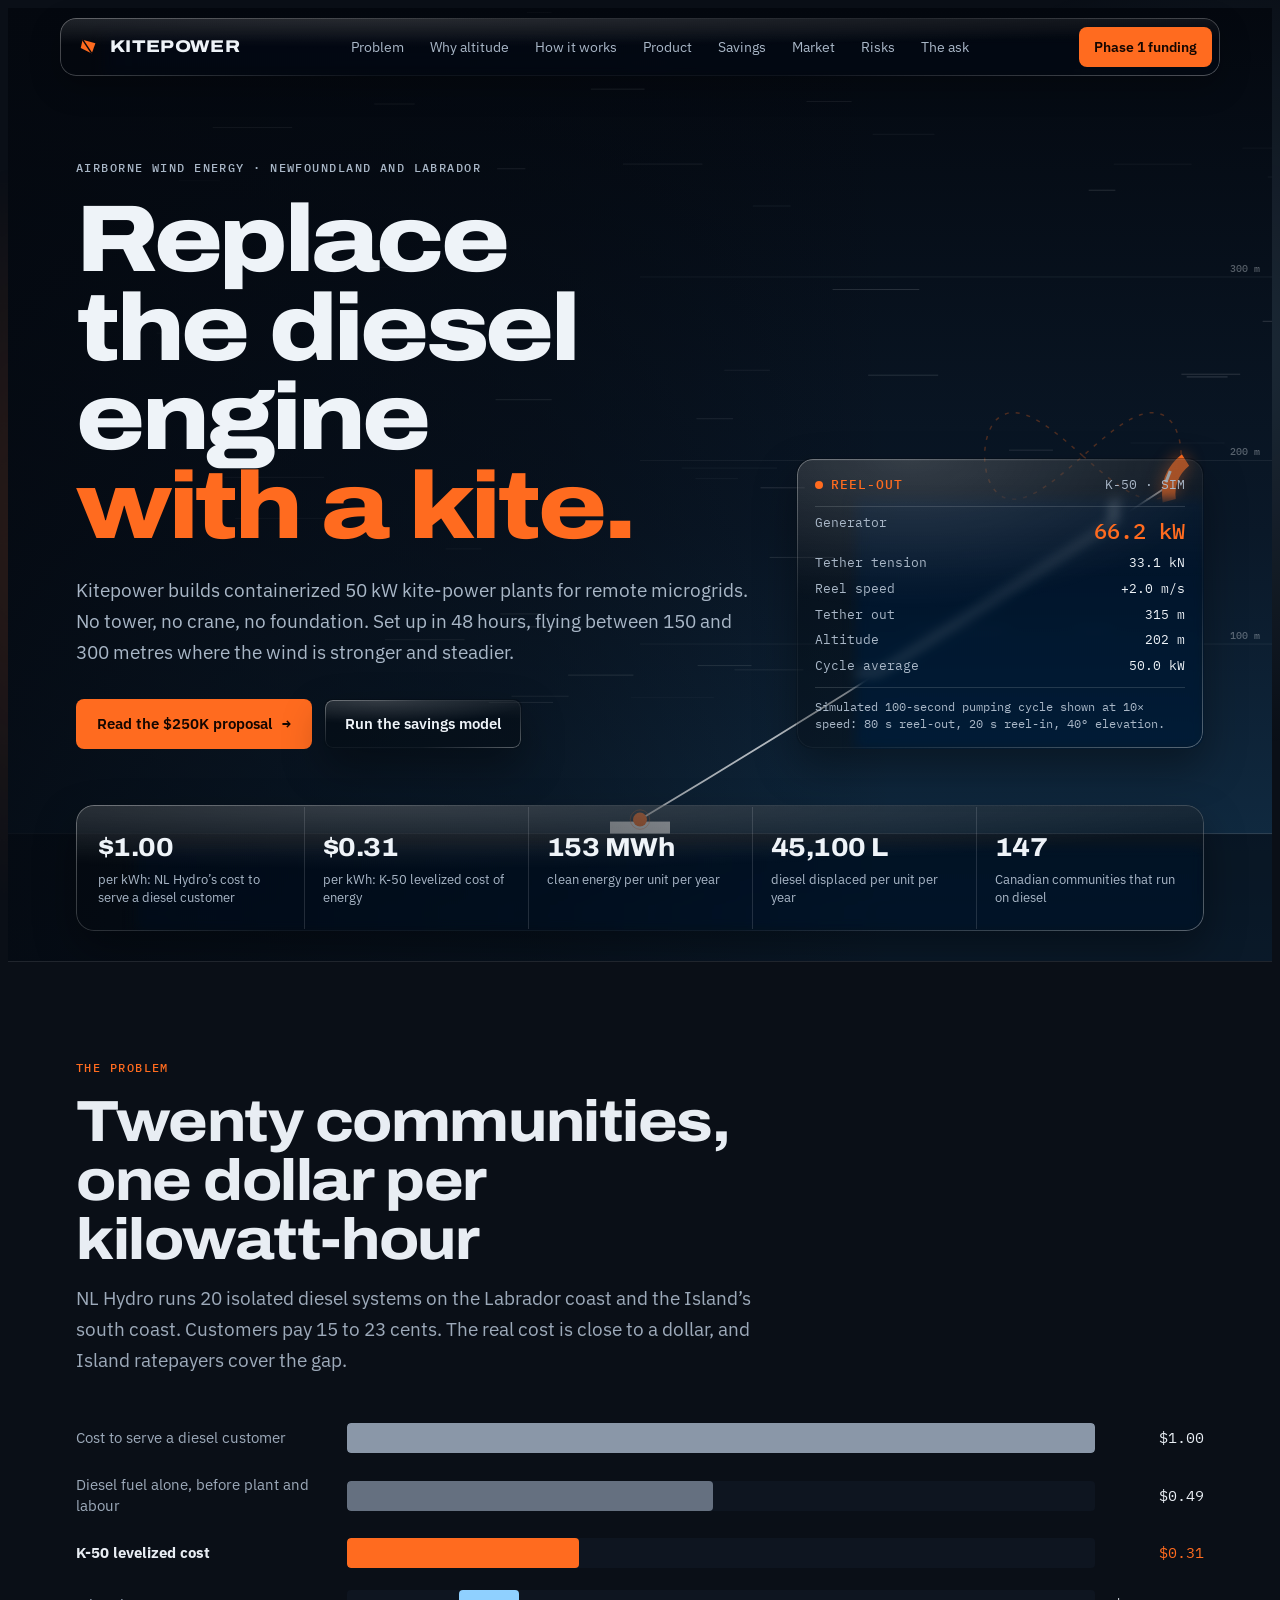
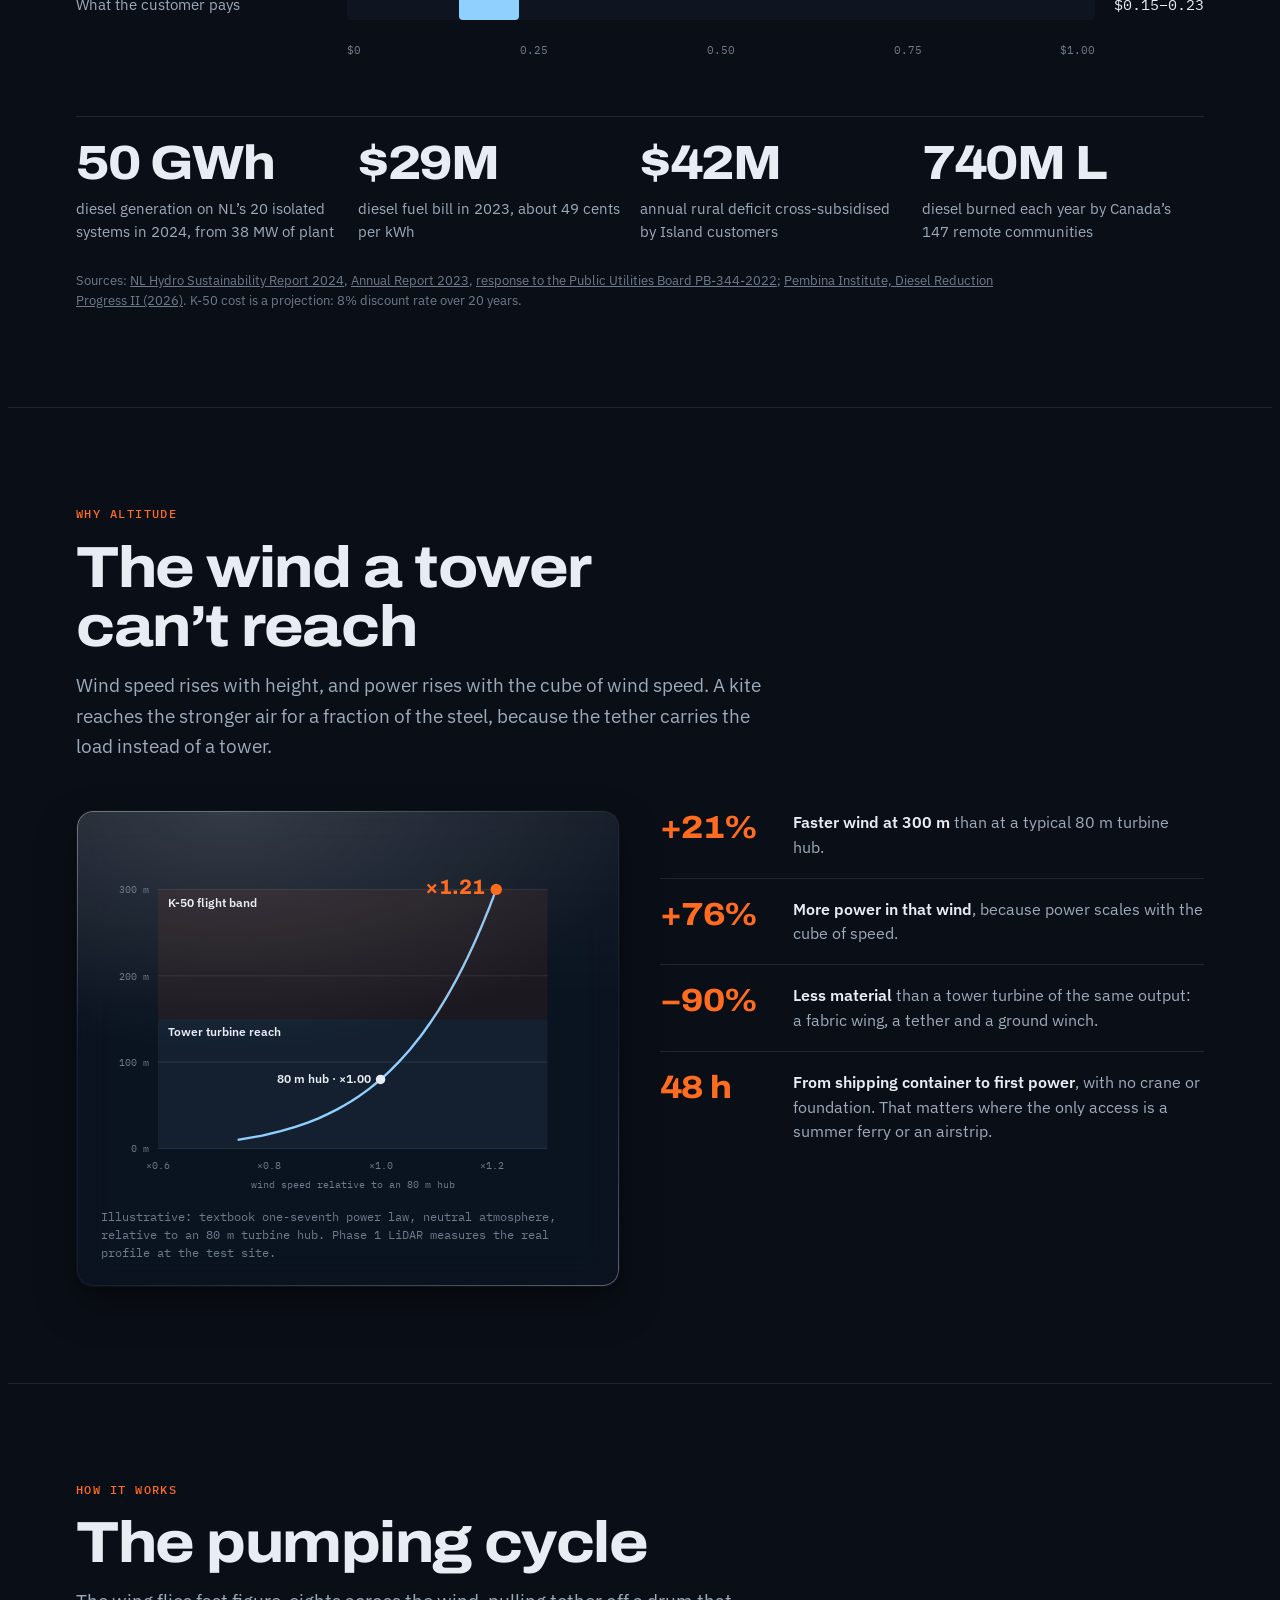
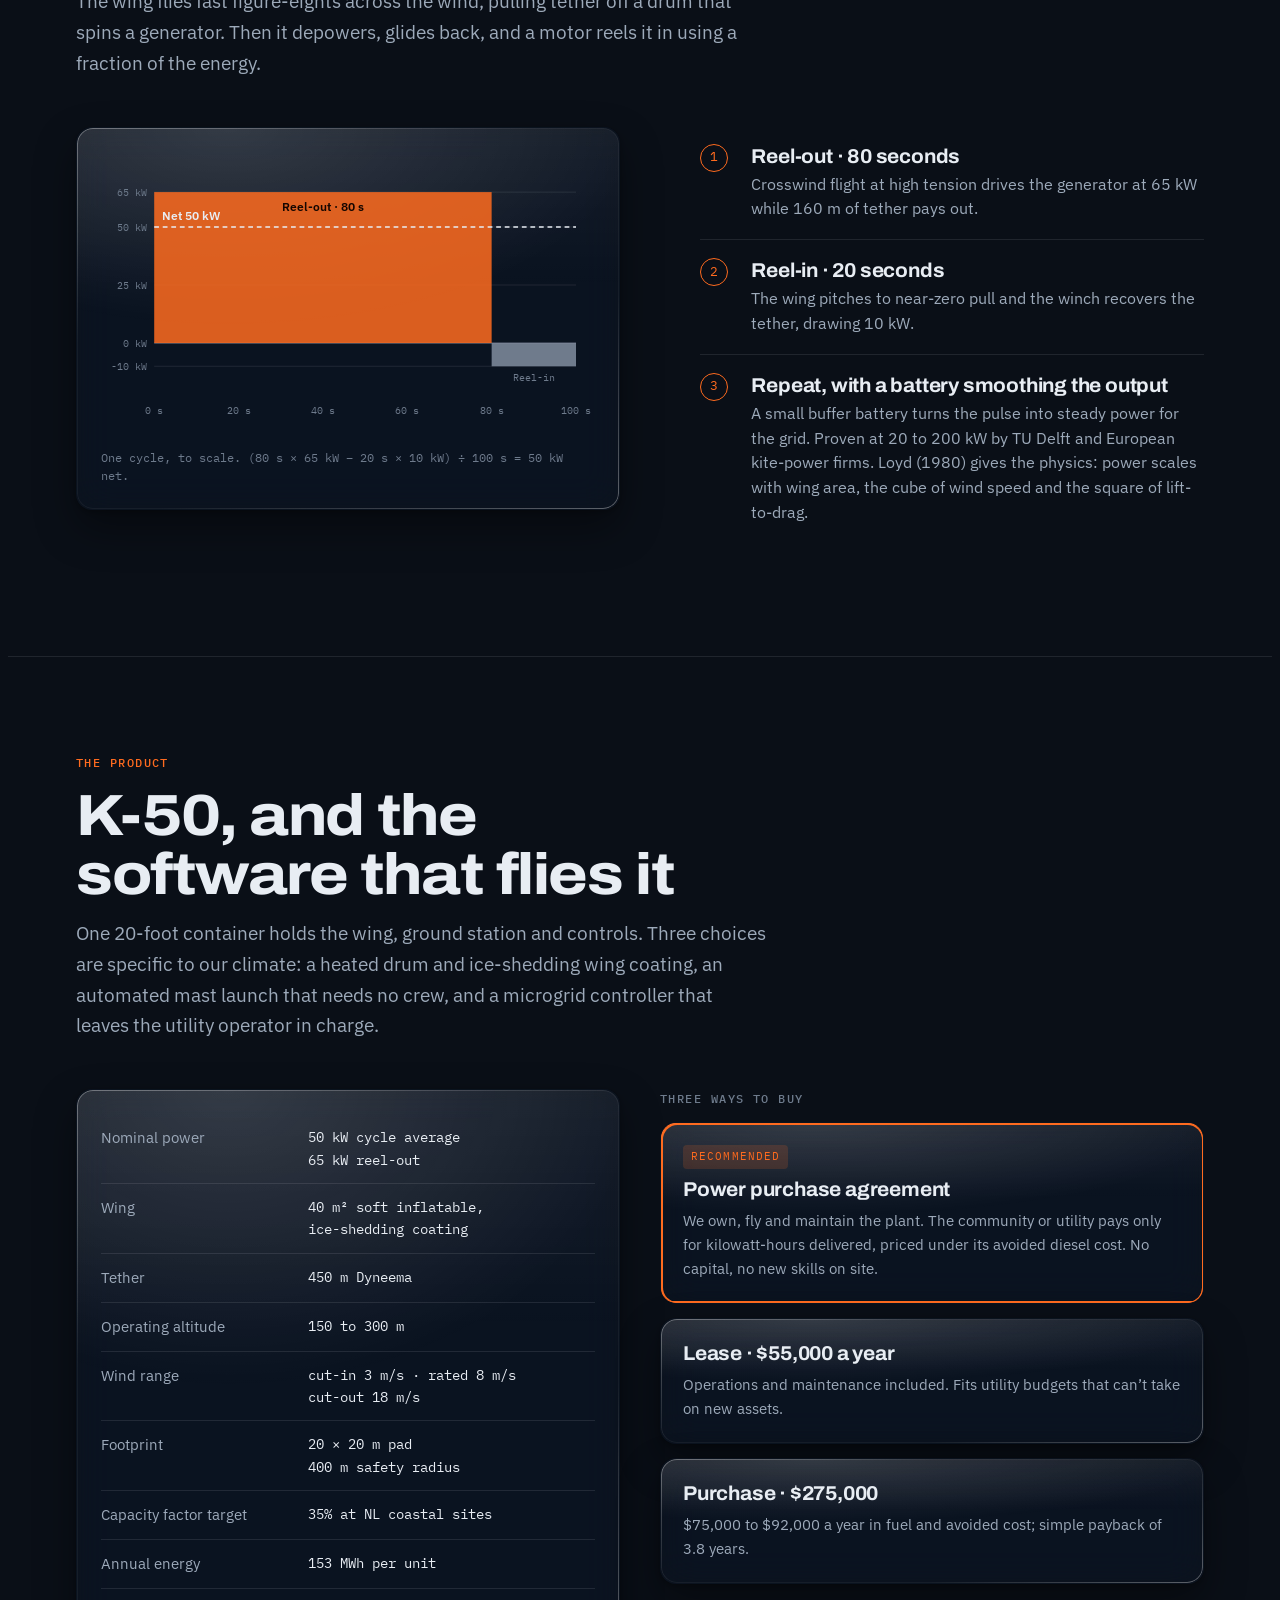
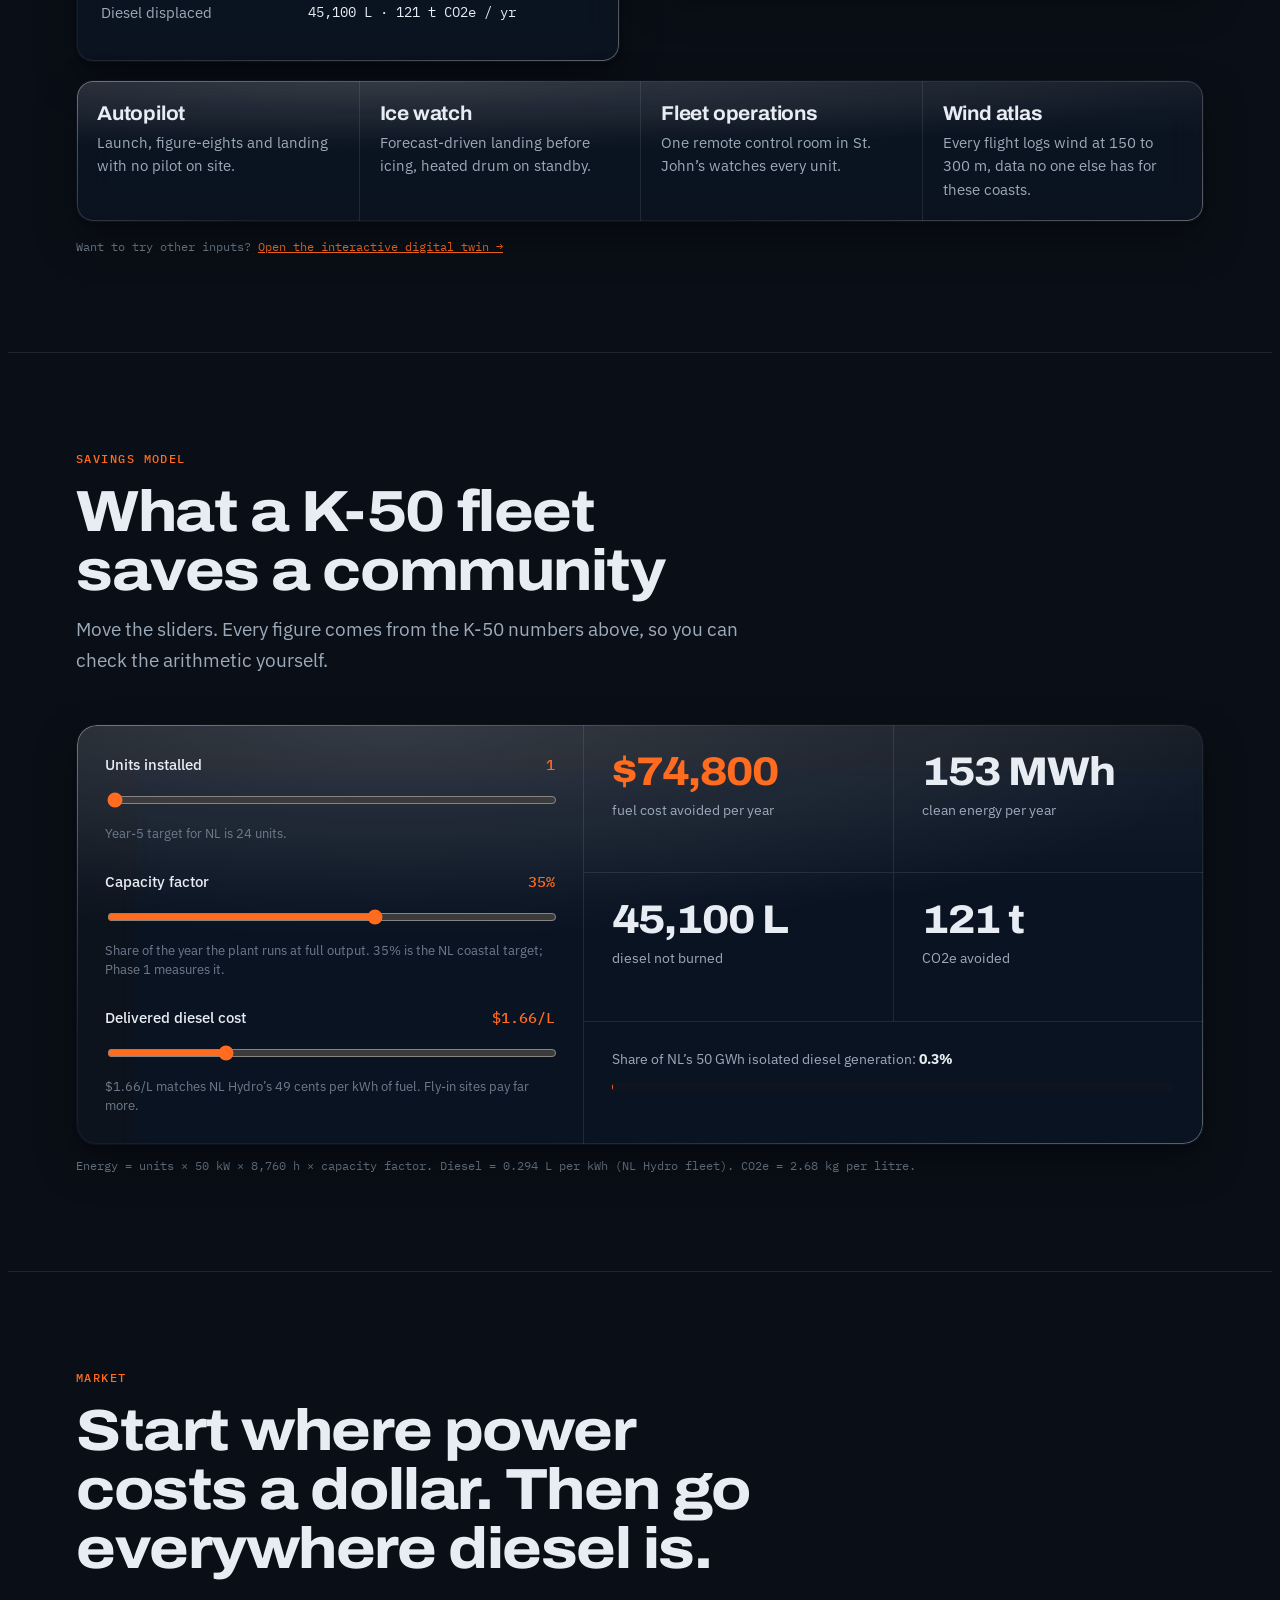
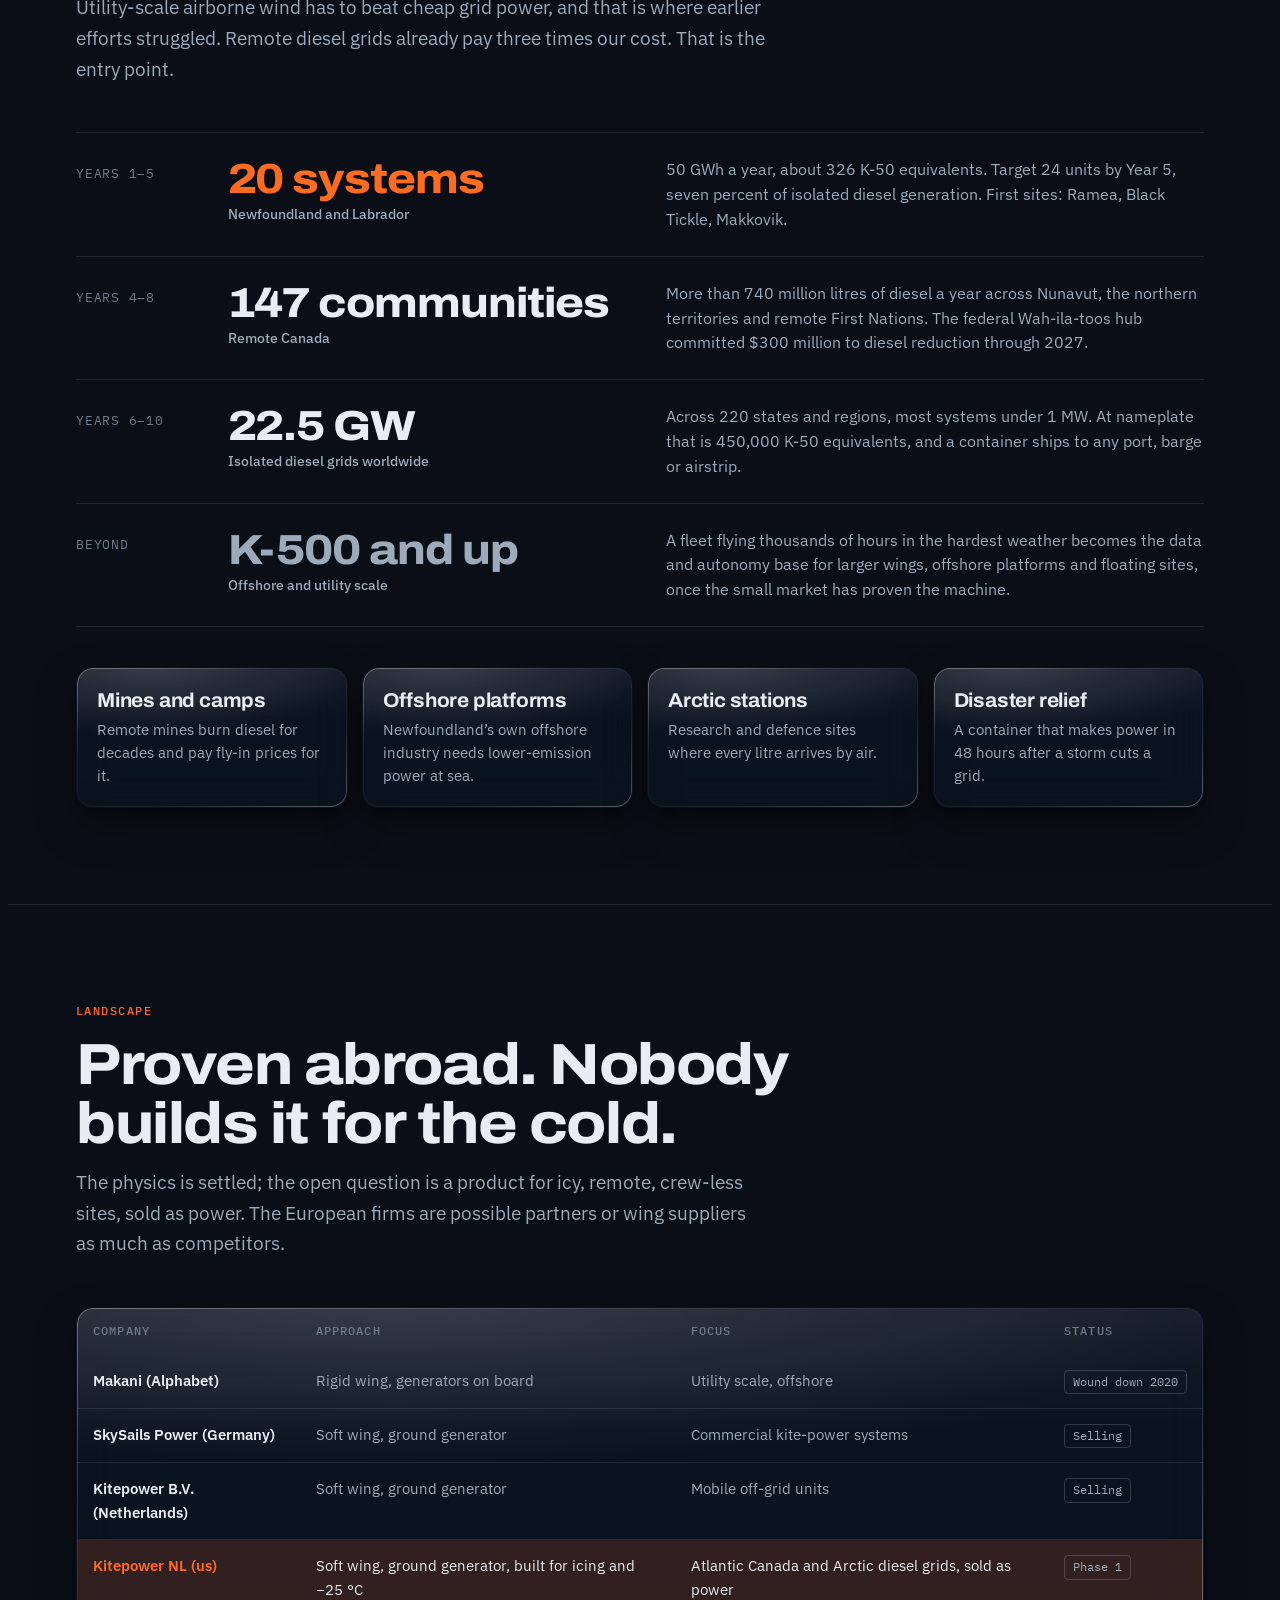
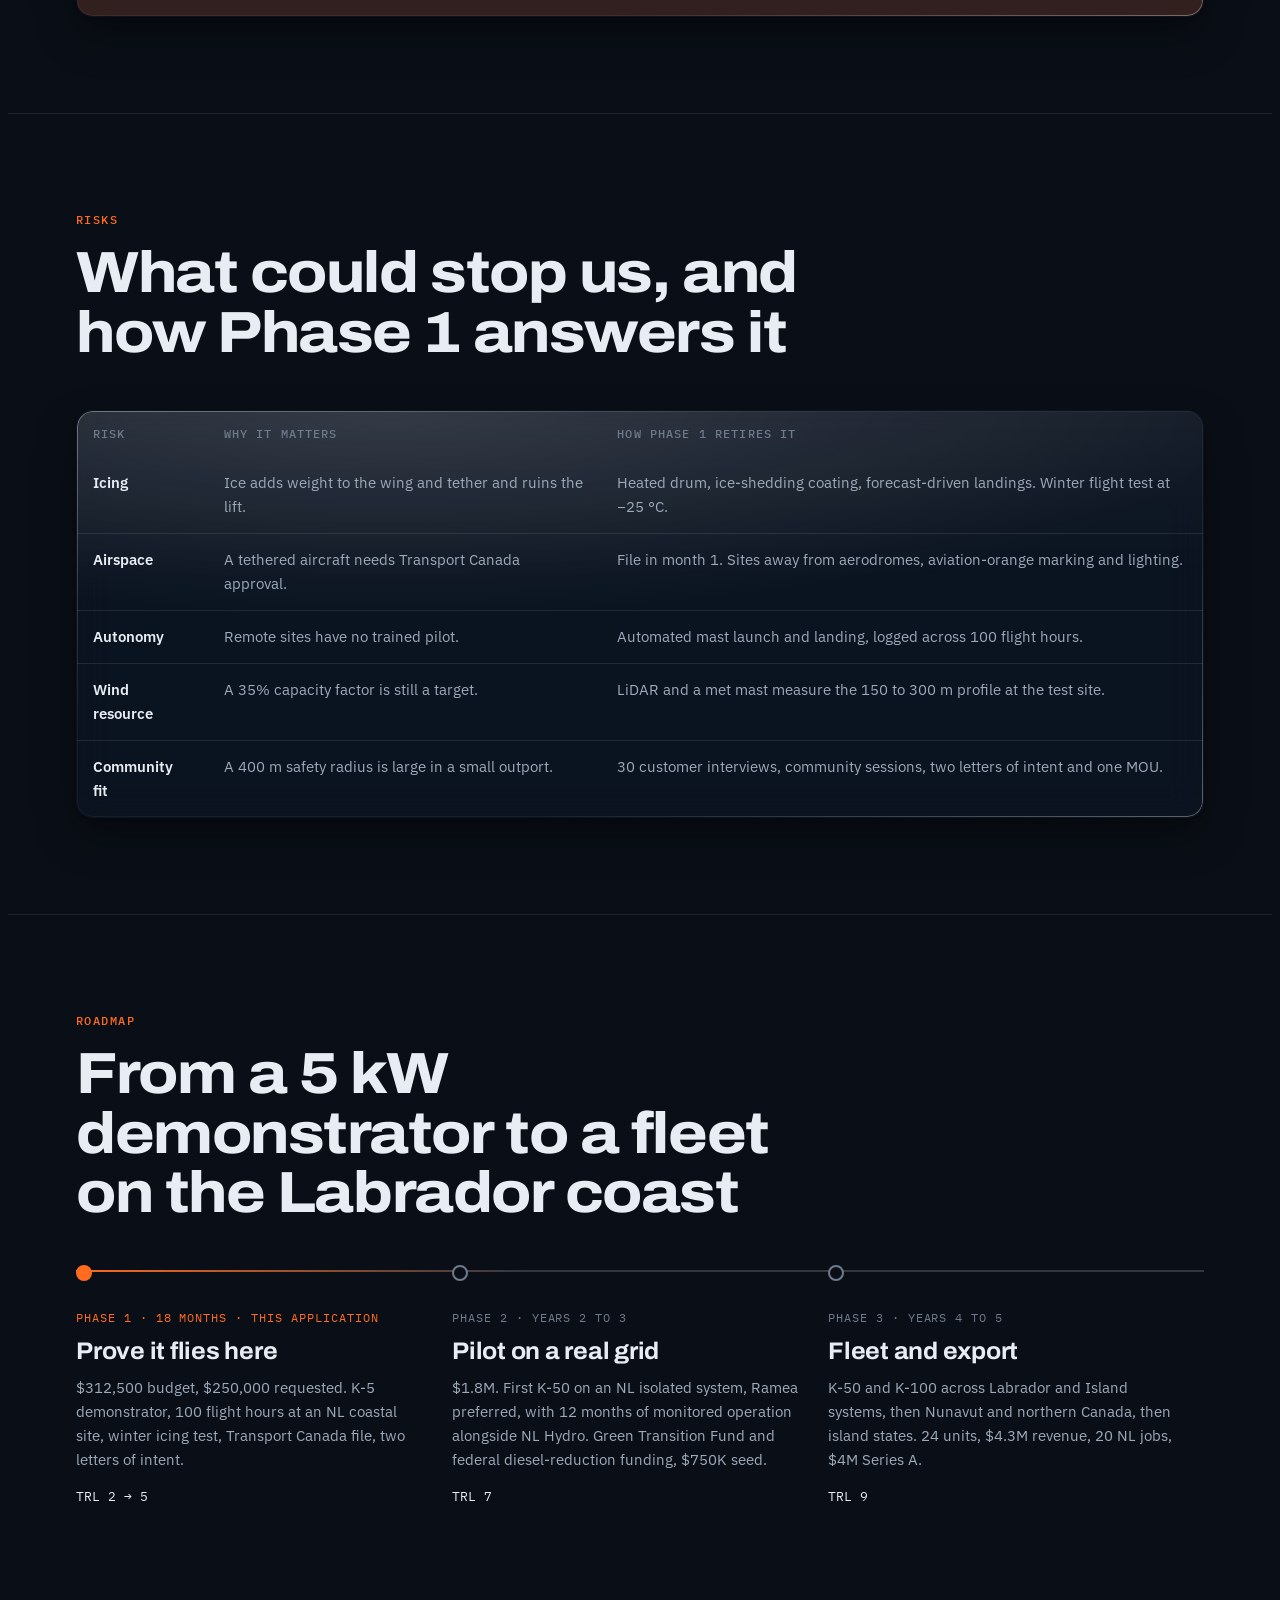
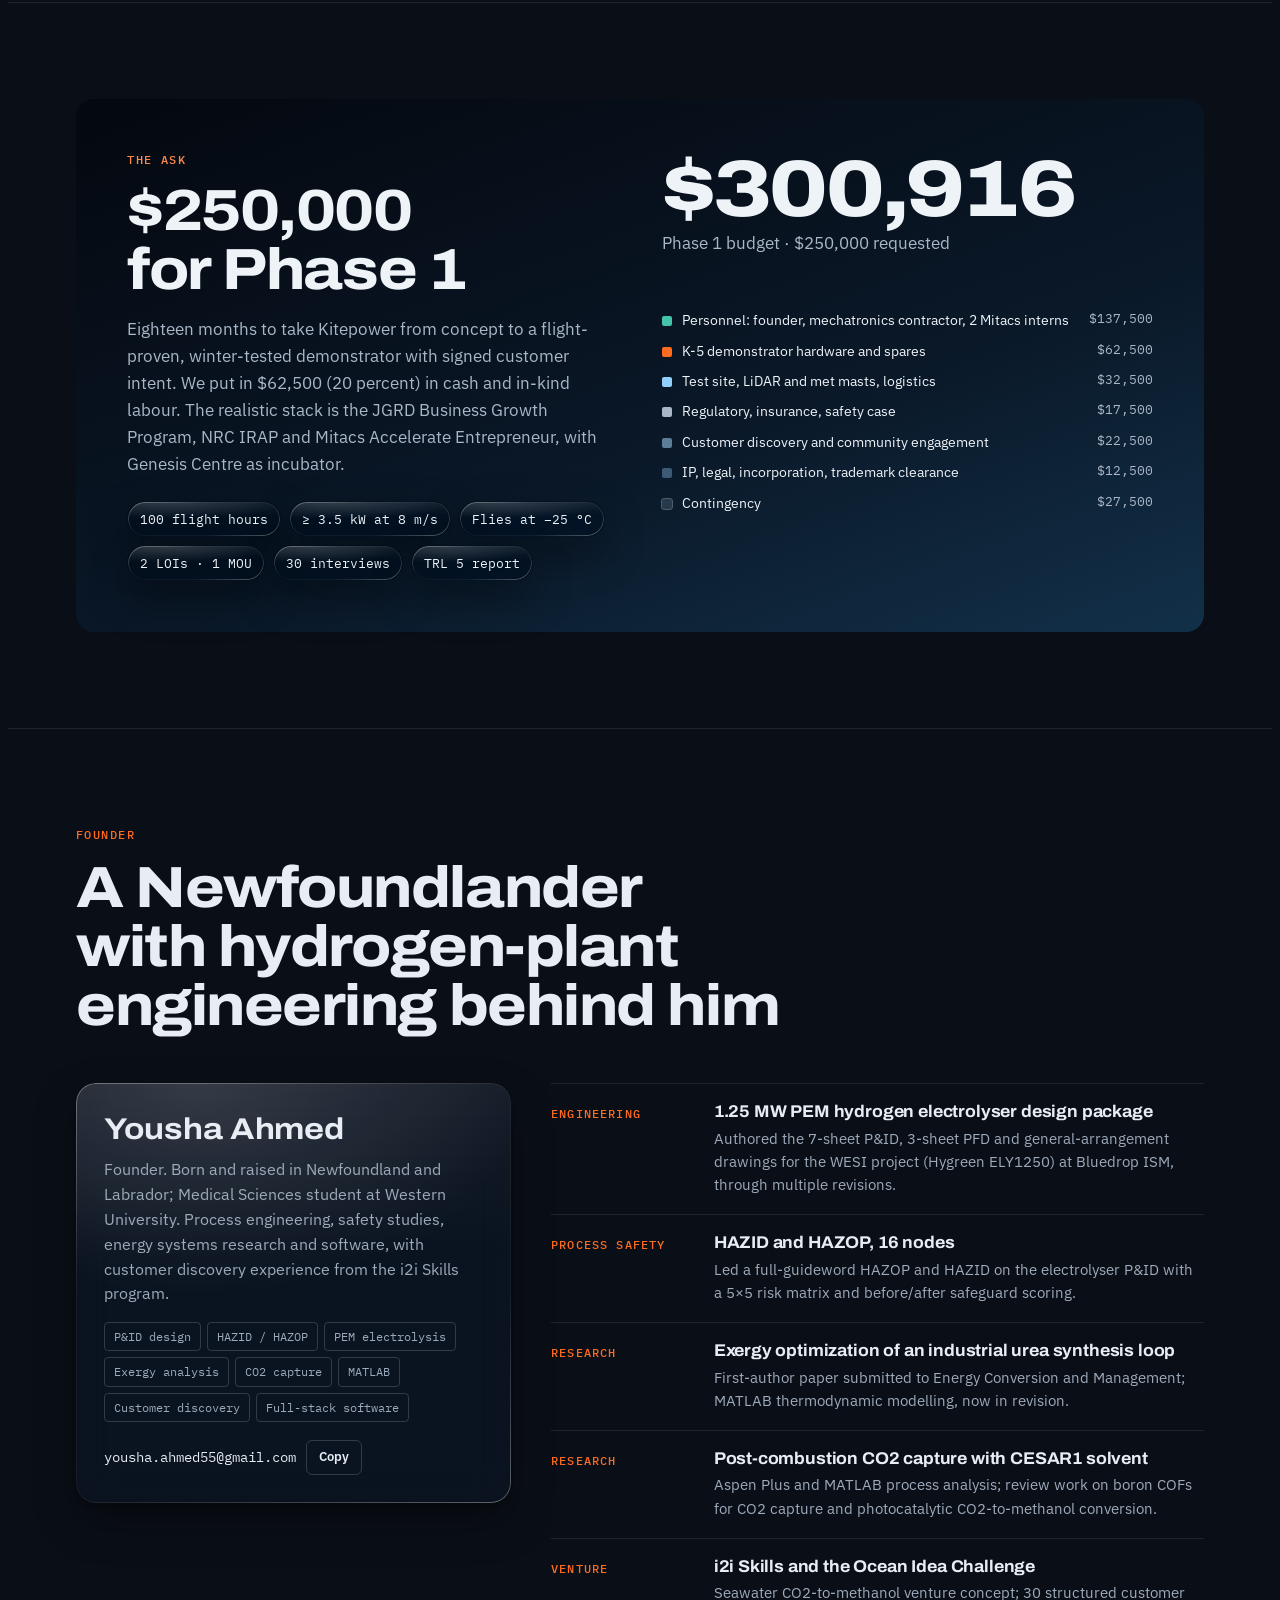
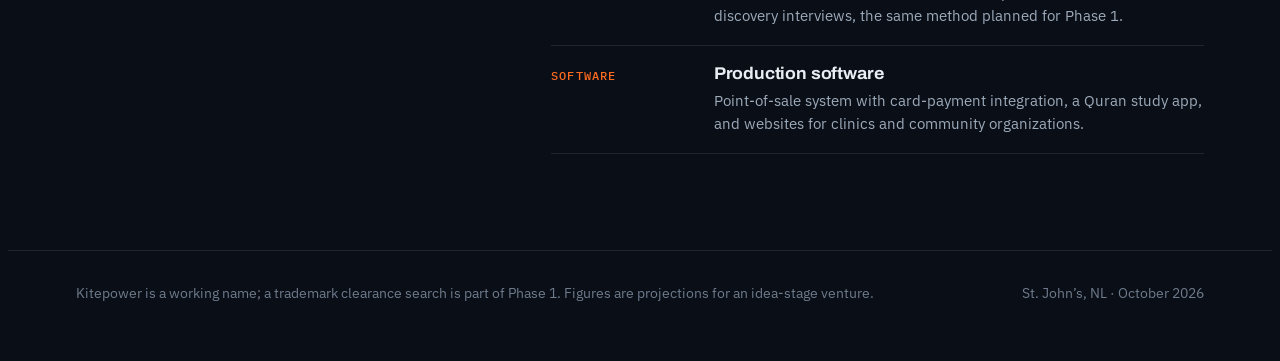
==== commit 71a19741: "Lock the site to its dark design on every device Co-Authored-By: Claude Opus 5.5 (1M context) <norep" ====
--- a/index.html
+++ b/index.html
@@ -7,6 +7,7 @@
 <meta name="description" content="Kitepower builds containerized 50 kW kite-power plants that replace diesel on remote microgrids, starting in Newfoundland and Labrador.">
 <meta name="theme-color" content="#04080F">
 <meta name="robots" content="noindex">
+<meta name="color-scheme" content="dark">
 <link rel="icon" href="data:image/svg+xml,%3Csvg xmlns='http://www.w3.org/2000/svg' viewBox='0 0 24 24'%3E%3Cpath d='M5 4 L19 8 L15 19 L3 13 Z' fill='%23FF6B1F'/%3E%3C/svg%3E">
 <link rel="preconnect" href="https://fonts.googleapis.com">
 <link rel="preconnect" href="https://fonts.gstatic.com" crossorigin>
@@ -28,24 +29,6 @@
   --body:'IBM Plex Sans',-apple-system,'Segoe UI',Helvetica,Arial,sans-serif;
   --mono:'IBM Plex Mono',ui-monospace,'SFMono-Regular',Consolas,monospace;
   --ease:cubic-bezier(.2,.8,.2,1);
-}
-@media (prefers-color-scheme: light){:root:not([data-theme="dark"]){
-  color-scheme:light;
-  --ground:#F1F3F5; --ground-2:#E6EAEE; --card:#FFFFFF; --ink:#0B1524; --ink-2:#4A5767; --ink-3:#768290;
-  --rule:rgba(11,21,36,.11); --rule-2:rgba(11,21,36,.2);
-  --orange:#DA4E06; --orange-soft:rgba(218,78,6,.12); --ice:#1C6FAF; --sea:#0F7D6C; --neg:#7A8696;
-  --lg-tint:rgba(255,255,255,.52); --lg-rim-hi:rgba(255,255,255,.95); --lg-rim-lo:rgba(11,21,36,.08);
-  --lg-spec:rgba(255,255,255,.7); --lg-sheen:rgba(255,255,255,.35); --lg-shadow:0 18px 40px rgba(11,31,58,.12),0 2px 6px rgba(11,31,58,.06);
-  --amb1:rgba(255,107,31,.20); --amb2:rgba(28,111,175,.18); --amb3:rgba(15,125,108,.16);
-}}
-:root[data-theme="light"]{
-  color-scheme:light;
-  --ground:#F1F3F5; --ground-2:#E6EAEE; --card:#FFFFFF; --ink:#0B1524; --ink-2:#4A5767; --ink-3:#768290;
-  --rule:rgba(11,21,36,.11); --rule-2:rgba(11,21,36,.2);
-  --orange:#DA4E06; --orange-soft:rgba(218,78,6,.12); --ice:#1C6FAF; --sea:#0F7D6C; --neg:#7A8696;
-  --lg-tint:rgba(255,255,255,.52); --lg-rim-hi:rgba(255,255,255,.95); --lg-rim-lo:rgba(11,21,36,.08);
-  --lg-spec:rgba(255,255,255,.7); --lg-sheen:rgba(255,255,255,.35); --lg-shadow:0 18px 40px rgba(11,31,58,.12),0 2px 6px rgba(11,31,58,.06);
-  --amb1:rgba(255,107,31,.20); --amb2:rgba(28,111,175,.18); --amb3:rgba(15,125,108,.16);
 }
 *{box-sizing:border-box}
 html{scroll-behavior:smooth}
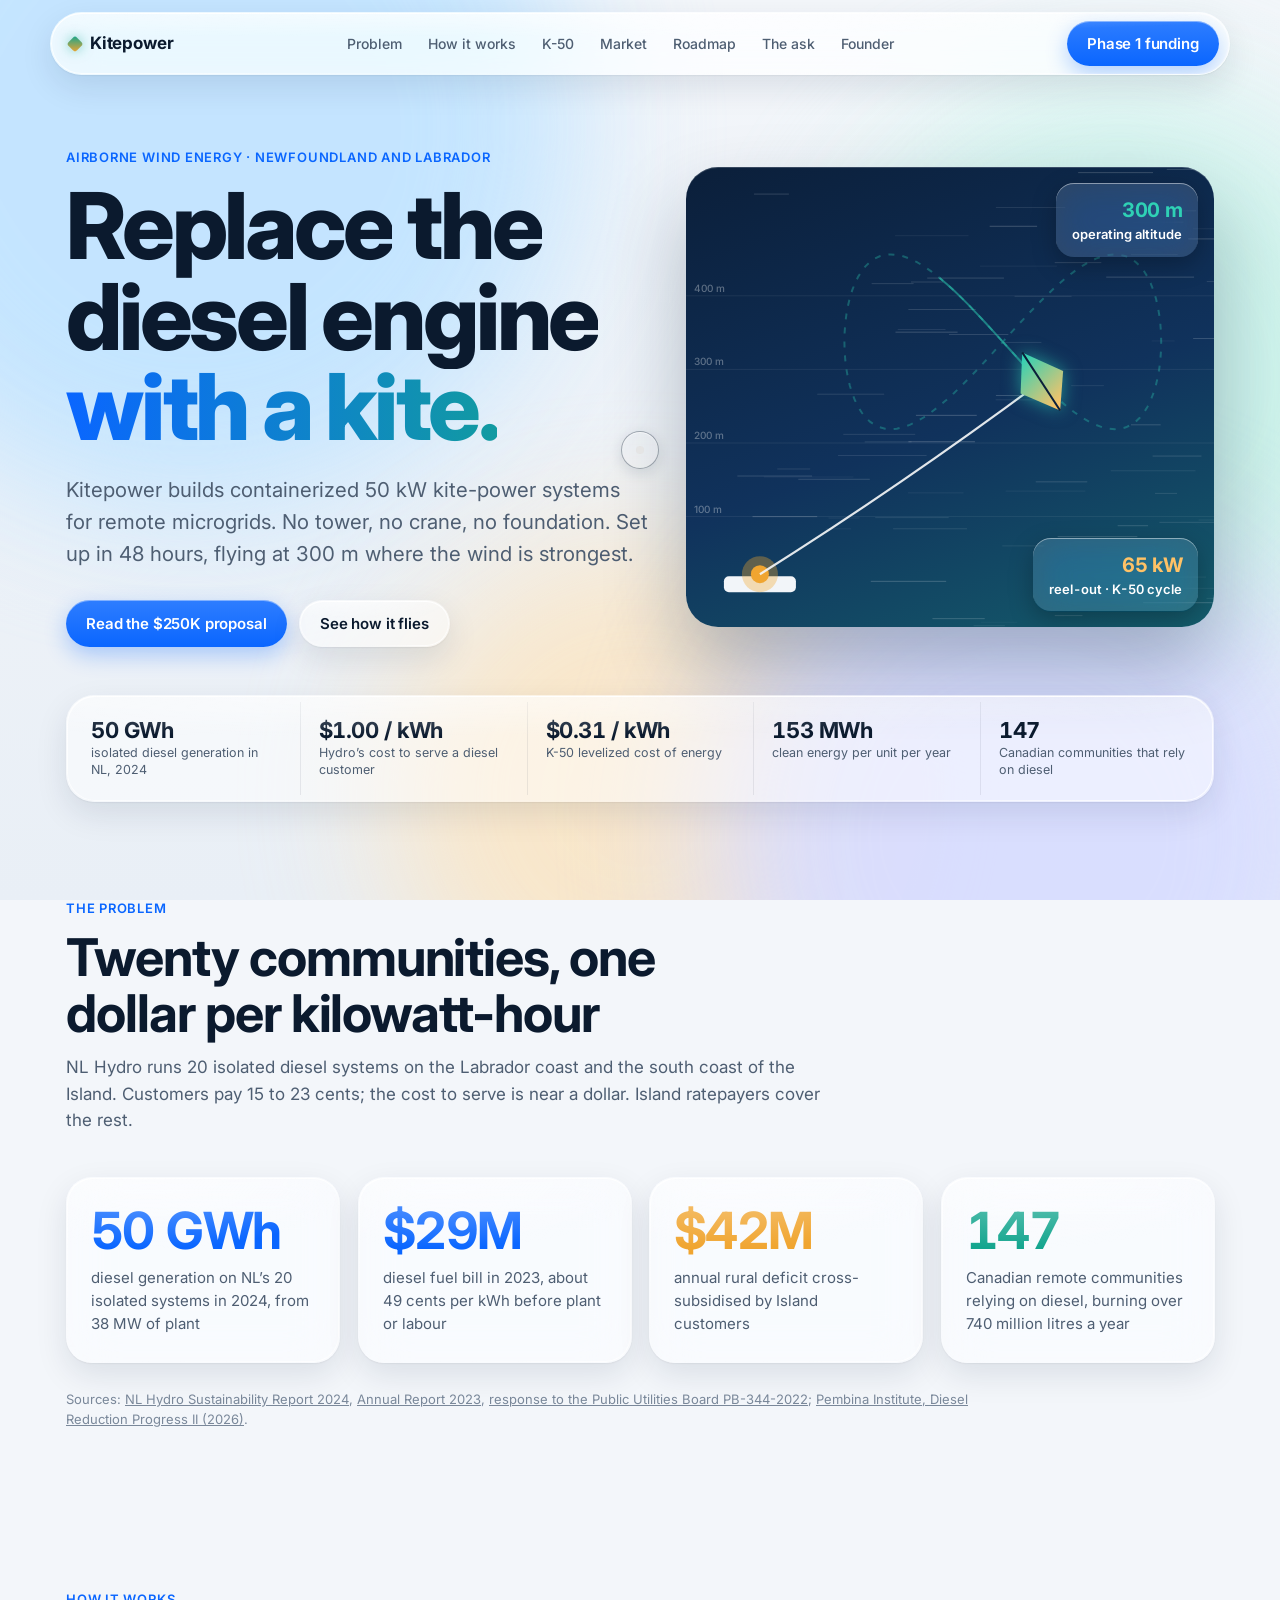
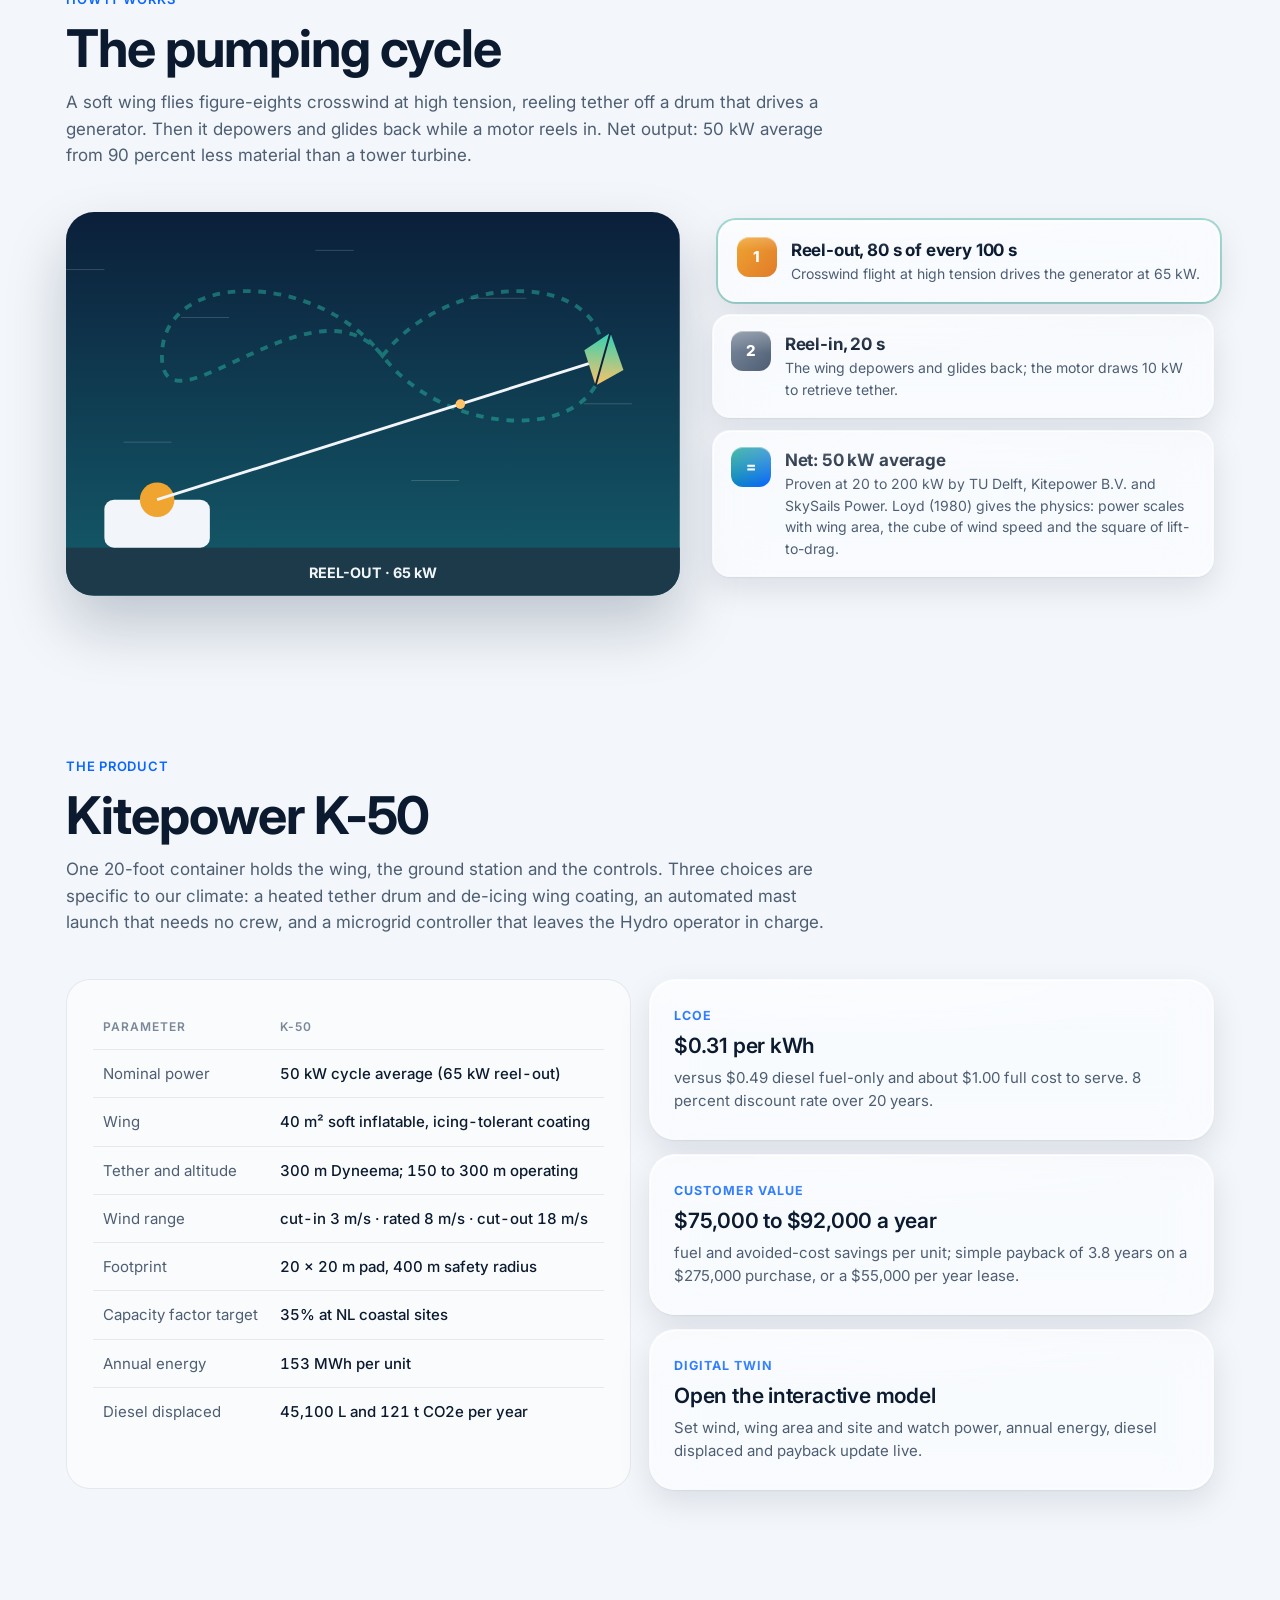
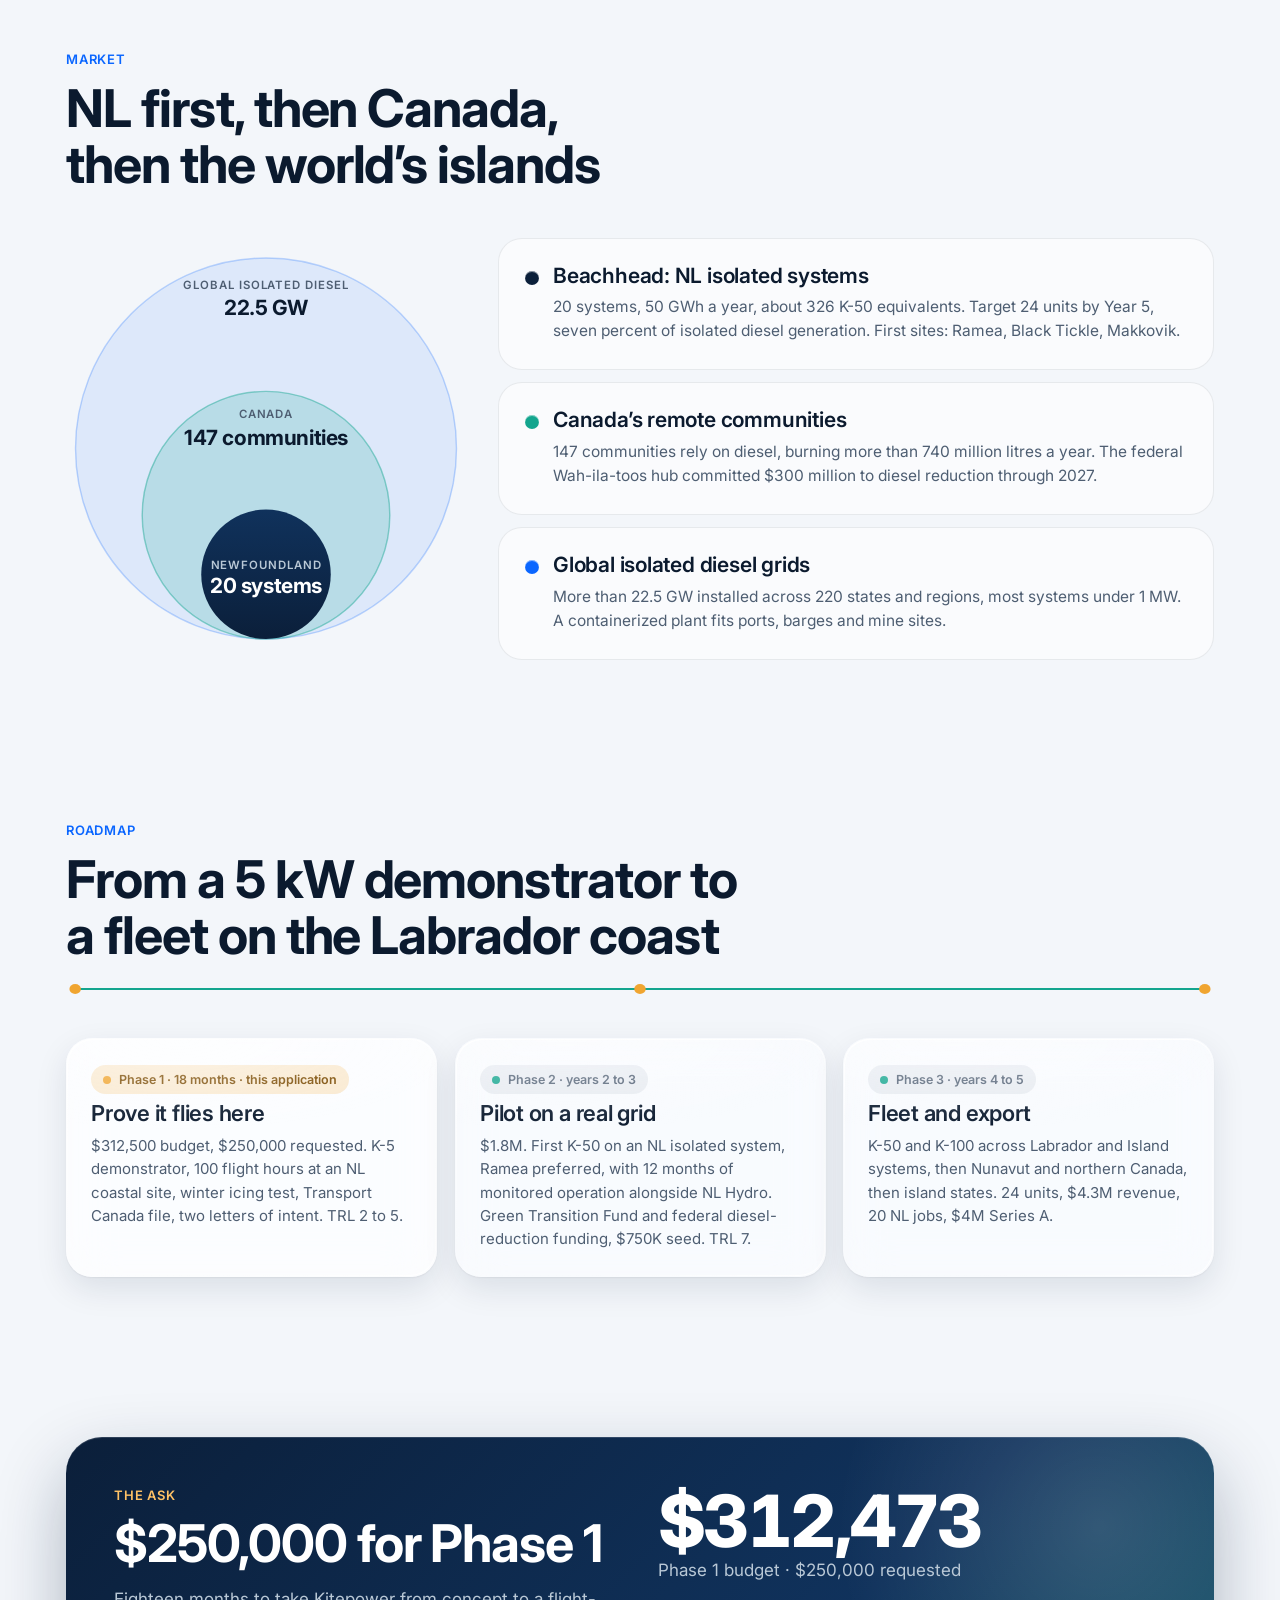
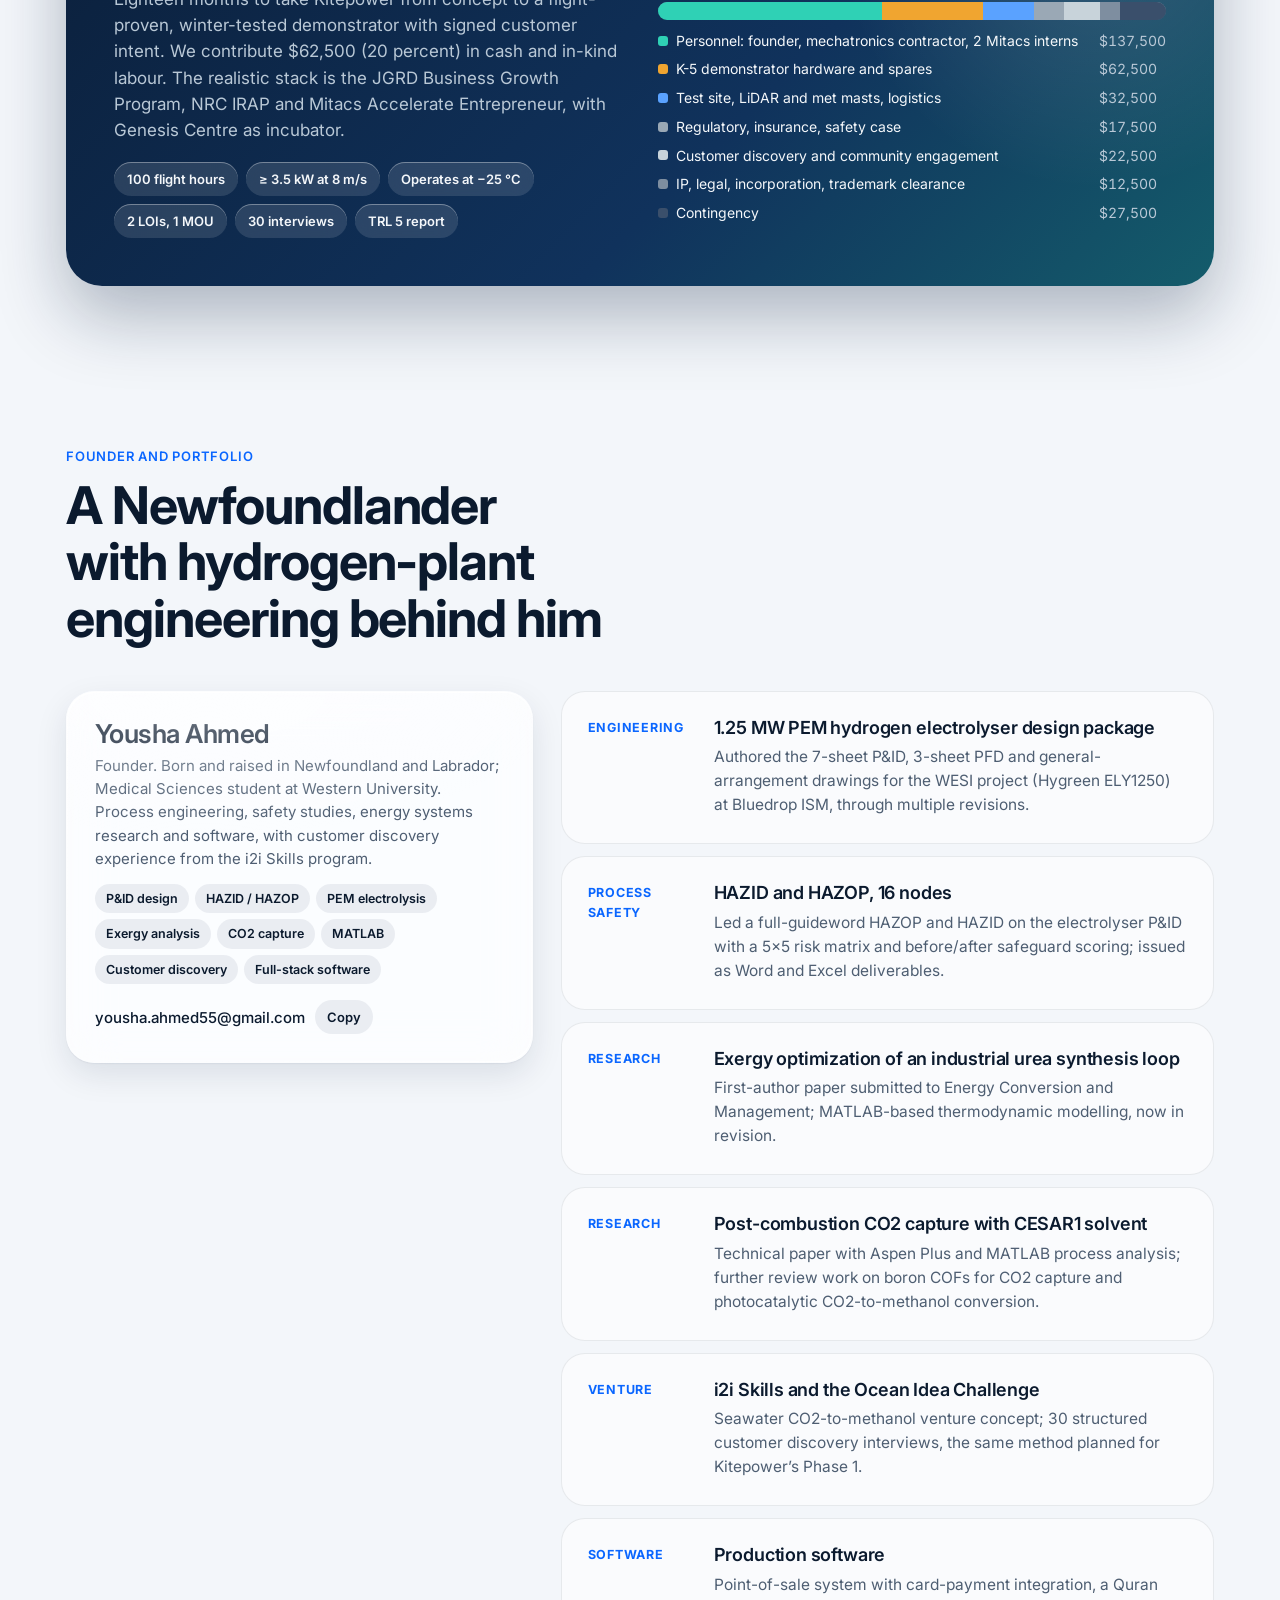
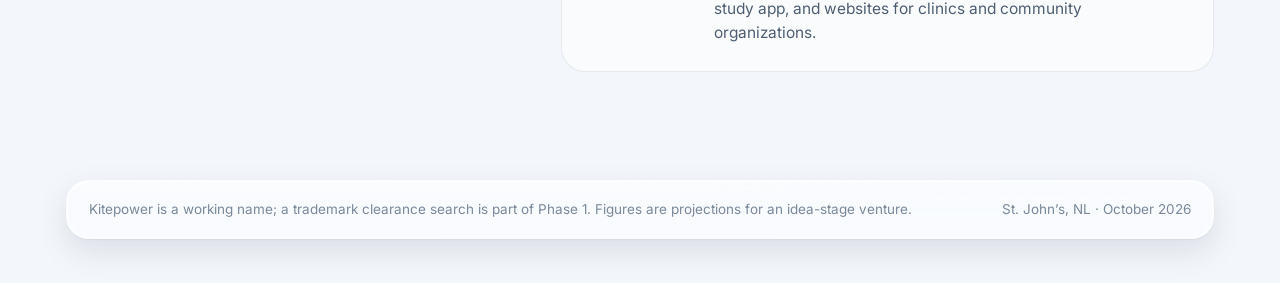
==== commit a8e1a04d: "Serve the original Kitepower page at the main link; redesign moves to redesign.html Co-Authored-By: " ====
--- a/index.html
+++ b/index.html
@@ -1,845 +1,508 @@
-<!doctype html>
-<html lang="en-CA">
-<head>
-<meta charset="utf-8">
-<meta name="viewport" content="width=device-width,initial-scale=1,viewport-fit=cover">
+<!doctype html><html><head><meta charset=utf8><meta name=viewport content="width=device-width,initial-scale=1,viewport-fit=cover"><style>:root{color-scheme:light;box-sizing:border-box;padding-top:env(safe-area-inset-top,0px);padding-bottom:env(safe-area-inset-bottom,0px)}html{scroll-padding-top:env(safe-area-inset-top,0px)}body{margin:0;padding:0;font:14px -apple-system,BlinkMacSystemFont,sans-serif;background:#fff;color:#000}img{max-width:100%}[hidden]:not([hidden=until-found i]){display:none!important}</style></head><body>
 <title>Kitepower</title>
-<meta name="description" content="Kitepower builds containerized 50 kW kite-power plants that replace diesel on remote microgrids, starting in Newfoundland and Labrador.">
-<meta name="theme-color" content="#04080F">
-<meta name="robots" content="noindex">
-<meta name="color-scheme" content="dark">
-<link rel="icon" href="data:image/svg+xml,%3Csvg xmlns='http://www.w3.org/2000/svg' viewBox='0 0 24 24'%3E%3Cpath d='M5 4 L19 8 L15 19 L3 13 Z' fill='%23FF6B1F'/%3E%3C/svg%3E">
-<link rel="preconnect" href="https://fonts.googleapis.com">
-<link rel="preconnect" href="https://fonts.gstatic.com" crossorigin>
-<link rel="stylesheet" href="https://fonts.googleapis.com/css2?family=Archivo:wdth,wght@62..125,400..900&family=IBM+Plex+Mono:wght@400;500&family=IBM+Plex+Sans:wght@400;500;600&display=swap">
+<meta name="claude:viewport-fit-sides" content="cover">
+<link rel="stylesheet" href="https://fonts.googleapis.com/css2?family=Inter:wght@400;500;600;700;800&display=swap">
 <style>
-/* Layout: flight deck. A full-bleed night-sky hero carries a live simulated K-50 with a telemetry readout;
-   below it a calm document column on a stratosphere ground, every number drawn to scale.
-   Aviation orange (the obstruction-marking colour every tethered aircraft wears) is the one accent. */
+/* Layout: a solid, softly lit content layer (ocean-light gradient field + drifting light orbs + the kite scene) with a separate floating glass layer
+   for navigation, controls and KPI tiles, following Apple's Liquid Glass guidance: glass for controls and navigation, never for body copy.
+   Motion: one orchestrated page-load sequence in the hero, pointer-tracked specular highlights on glass, scroll-linked reveals, drawn connectors. */
 :root{
-  color-scheme:dark;
-  --ground:#0A0F17; --ground-2:#0E1520; --card:#111A27; --ink:#E8EDF3; --ink-2:#9DAABA; --ink-3:#6E7B8C;
-  --rule:rgba(232,237,243,.10); --rule-2:rgba(232,237,243,.18);
-  --orange:#FF6B1F; --orange-soft:rgba(255,107,31,.16); --ice:#8FD0FF; --sea:#43C2AC; --neg:#8A97A8;
-  --night-1:#04080F; --night-2:#0A1828; --night-3:#123049; --night-ink:#EEF3F8; --night-ink-2:#A9B7C7; --night-rule:rgba(238,243,248,.14);
-  --lg-tint:rgba(16,25,38,.46); --lg-tint-bar:rgba(4,8,15,.58); --lg-rim-hi:rgba(255,255,255,.34); --lg-rim-lo:rgba(255,255,255,.05);
-  --lg-spec:rgba(255,255,255,.13); --lg-sheen:rgba(255,255,255,.05); --lg-shadow:0 18px 40px rgba(0,0,0,.38),0 2px 6px rgba(0,0,0,.25);
-  --amb1:rgba(255,107,31,.16); --amb2:rgba(143,208,255,.14); --amb3:rgba(67,194,172,.12);
-  --display:'Archivo','Arial Narrow',Helvetica,Arial,sans-serif;
-  --body:'IBM Plex Sans',-apple-system,'Segoe UI',Helvetica,Arial,sans-serif;
-  --mono:'IBM Plex Mono',ui-monospace,'SFMono-Regular',Consolas,monospace;
+  --bg:#F3F6FA; --bg2:#E9EFF6; --ink:#0B1A2E; --ink2:#4E5E72; --ink3:#7A889A; --line:rgba(11,26,46,.08);
+  --blue:#0A66FF; --teal:#13A58E; --amber:#F0A530; --navy:#0B1F3A;
+  --glass:rgba(255,255,255,.50); --glass-strong:rgba(255,255,255,.72); --glass-edge:rgba(255,255,255,.9); --glass-shadow:0 12px 32px rgba(11,31,58,.10), 0 1px 2px rgba(11,31,58,.06);
+  --spec:rgba(255,255,255,.55);
+  --orb1:#BFE3FF; --orb2:#C9F3EA; --orb3:#FFE3B8; --orb4:#D7DCFF;
+  --onnavy:#F4F7FA; --onnavy2:#B9C8D6;
+  --font:'Inter', -apple-system, 'SF Pro Text', 'Segoe UI', Helvetica, Arial, sans-serif;
   --ease:cubic-bezier(.2,.8,.2,1);
 }
+@media (prefers-color-scheme: dark){:root:not([data-theme="light"]){--bg:#070D17;--bg2:#0B1424;--ink:#F2F5F9;--ink2:#AEBBCB;--ink3:#7E8CA0;--line:rgba(255,255,255,.08);--blue:#5AA2FF;--teal:#2FD1B5;--amber:#FFC266;--glass:rgba(22,34,52,.46);--glass-strong:rgba(22,34,52,.70);--glass-edge:rgba(255,255,255,.22);--glass-shadow:0 14px 40px rgba(0,0,0,.45), 0 1px 2px rgba(0,0,0,.4);--spec:rgba(255,255,255,.14);--orb1:#163B6E;--orb2:#0E4A44;--orb3:#4A3A14;--orb4:#2A2D6E;color-scheme:dark}}
+:root[data-theme="dark"]{--bg:#070D17;--bg2:#0B1424;--ink:#F2F5F9;--ink2:#AEBBCB;--ink3:#7E8CA0;--line:rgba(255,255,255,.08);--blue:#5AA2FF;--teal:#2FD1B5;--amber:#FFC266;--glass:rgba(22,34,52,.46);--glass-strong:rgba(22,34,52,.70);--glass-edge:rgba(255,255,255,.22);--glass-shadow:0 14px 40px rgba(0,0,0,.45), 0 1px 2px rgba(0,0,0,.4);--spec:rgba(255,255,255,.14);--orb1:#163B6E;--orb2:#0E4A44;--orb3:#4A3A14;--orb4:#2A2D6E;color-scheme:dark}
 *{box-sizing:border-box}
 html{scroll-behavior:smooth}
-body{background:var(--ground);color:var(--ink);font-family:var(--body);font-size:17px;line-height:1.6;-webkit-font-smoothing:antialiased;overflow-x:hidden}
-body::before{content:"";position:fixed;inset:0 0 auto;height:env(safe-area-inset-top,0px);z-index:10;background:var(--night-1)}
-h1,h2,h3{font-family:var(--display);margin:0;text-wrap:balance;line-height:1.02}
-h2{font-size:clamp(32px,4.6vw,58px);font-weight:760;font-variation-settings:"wdth" 112;letter-spacing:-0.025em}
-h3{font-size:20px;font-weight:700;font-variation-settings:"wdth" 104;letter-spacing:-0.01em;line-height:1.2}
+body{background:var(--bg);color:var(--ink);font-family:var(--font);font-size:17px;line-height:1.55;overflow-x:hidden;-webkit-font-smoothing:antialiased;position:relative}
+/* content-layer light field */
+.field{position:fixed;inset:0;z-index:0;overflow:hidden;pointer-events:none;background:linear-gradient(180deg,var(--bg) 0%,var(--bg2) 100%)}
+.field i{position:absolute;border-radius:50%;filter:blur(70px);opacity:.9;will-change:transform}
+.field .o1{width:60vw;height:60vw;left:-15vw;top:-20vw;background:var(--orb1);animation:drift1 26s ease-in-out infinite alternate}
+.field .o2{width:45vw;height:45vw;right:-10vw;top:10vh;background:var(--orb2);animation:drift2 32s ease-in-out infinite alternate}
+.field .o3{width:40vw;height:40vw;left:30vw;top:60vh;background:var(--orb3);opacity:.7;animation:drift3 38s ease-in-out infinite alternate}
+.field .o4{width:50vw;height:50vw;right:-5vw;bottom:-20vw;background:var(--orb4);animation:drift1 30s ease-in-out infinite alternate-reverse}
+@keyframes drift1{to{transform:translate(8vw,6vh) scale(1.08)}}
+@keyframes drift2{to{transform:translate(-10vw,10vh) scale(.95)}}
+@keyframes drift3{to{transform:translate(-6vw,-8vh) scale(1.1)}}
+.page{position:relative;z-index:1}
+.in{max-width:1180px;margin:0 auto;padding-left:max(16px,env(safe-area-inset-left,0px));padding-right:max(16px,env(safe-area-inset-right,0px))}
+h1,h2,h3{line-height:1.08;text-wrap:balance;margin:0;letter-spacing:-0.02em}
+h2{font-size:clamp(32px,4.2vw,52px);font-weight:700}
+h3{font-size:21px;font-weight:600;letter-spacing:-0.01em}
 p{margin:0}
-a{color:inherit}
-.in{max-width:1160px;margin:0 auto;padding-left:max(16px,env(safe-area-inset-left,0px));padding-right:max(16px,env(safe-area-inset-right,0px))}
-.label{font-family:var(--mono);font-size:12px;letter-spacing:.12em;text-transform:uppercase;color:var(--ink-3);font-weight:500}
-.label.o{color:var(--orange)}
-.lede{font-size:clamp(17px,1.5vw,20px);color:var(--ink-2);max-width:36em}
-.num{font-variant-numeric:tabular-nums}
-:focus-visible{outline:2px solid var(--orange);outline-offset:3px}
-
-/* nav */
-.nav{position:sticky;top:env(safe-area-inset-top,0px);z-index:30;background:rgba(4,8,15,.72);-webkit-backdrop-filter:blur(18px) saturate(160%);backdrop-filter:blur(18px) saturate(160%);border-bottom:1px solid var(--night-rule);color:var(--night-ink)}
-.nav .in{display:flex;align-items:center;justify-content:space-between;gap:16px;height:58px}
-.brand{display:flex;align-items:center;gap:10px;text-decoration:none;font-family:var(--display);font-weight:800;font-variation-settings:"wdth" 118;font-size:17px;letter-spacing:.02em;text-transform:uppercase}
-.brand svg{width:22px;height:22px;flex:none}
-.nav ul{list-style:none;margin:0;padding:0;display:flex;gap:4px;font-size:14px}
-.nav ul a{display:block;padding:6px 11px;border-radius:6px;text-decoration:none;color:var(--night-ink-2);transition:color .2s,background .2s}
-.nav ul a:hover,.nav ul a.on{color:var(--night-ink);background:rgba(238,243,248,.08)}
-@media (max-width:960px){.nav ul{display:none}}
-.btn{display:inline-flex;align-items:center;gap:10px;padding:12px 20px;border-radius:8px;font-family:var(--body);font-weight:600;font-size:15px;text-decoration:none;border:1px solid transparent;cursor:pointer;transition:transform .25s var(--ease),background .25s,border-color .25s}
-.btn:hover{transform:translateY(-1px)}
-.btn.primary{background:#FF6B1F;color:#140600}
-.btn.primary:hover{background:#FF7F3D}
-.btn.ghost{color:var(--night-ink);border-color:rgba(238,243,248,.28)}
-.btn.ghost:hover{border-color:rgba(238,243,248,.6)}
-.btn.sm{padding:8px 14px;font-size:14px}
-.btn .arr{font-family:var(--mono)}
-
+.eyebrow{font-size:13px;letter-spacing:.06em;text-transform:uppercase;font-weight:600;color:var(--blue)}
+a{color:var(--blue)}
+.muted{color:var(--ink2)}
+/* glass material */
+.glass{background:var(--glass);-webkit-backdrop-filter:blur(24px) saturate(180%);backdrop-filter:blur(24px) saturate(180%);border:1px solid transparent;position:relative;box-shadow:var(--glass-shadow),inset 0 1px 0 var(--glass-edge),inset 0 -1px 0 rgba(255,255,255,.08);--mx:30%;--my:0%}
+.glass::before{content:"";position:absolute;inset:0;border-radius:inherit;padding:1px;background:linear-gradient(135deg,var(--glass-edge) 0%,rgba(255,255,255,.08) 35%,rgba(255,255,255,0) 60%,var(--glass-edge) 100%);-webkit-mask:linear-gradient(#000 0 0) content-box,linear-gradient(#000 0 0);mask:linear-gradient(#000 0 0) content-box,linear-gradient(#000 0 0);-webkit-mask-composite:xor;mask-composite:exclude;pointer-events:none}
+.glass::after{content:"";position:absolute;inset:0;border-radius:inherit;background:radial-gradient(140% 70% at var(--mx) var(--my),var(--spec),rgba(255,255,255,0) 55%);pointer-events:none;transition:opacity .4s;opacity:.8}
+.glass.strong{background:var(--glass-strong)}
+@media (prefers-reduced-transparency:reduce){.glass{background:var(--glass-strong);-webkit-backdrop-filter:none;backdrop-filter:none}}
+/* floating nav */
+.navwrap{position:sticky;top:calc(env(safe-area-inset-top,0px) + 12px);z-index:20;padding-left:max(16px,env(safe-area-inset-left,0px));padding-right:max(16px,env(safe-area-inset-right,0px))}
+body::before{content:"";position:fixed;inset:0 0 auto;height:env(safe-area-inset-top,0px);z-index:10;background:var(--bg)}
+nav{max-width:1180px;margin:0 auto;border-radius:999px;display:flex;align-items:center;justify-content:space-between;gap:12px;padding:8px 10px 8px 18px;transition:max-width .6s var(--ease),padding .4s var(--ease);overflow:hidden}
+nav.compact{max-width:980px;padding:6px 8px 6px 16px}
+nav .prog{position:absolute;left:0;bottom:0;height:2px;width:0;background:linear-gradient(90deg,var(--blue),var(--teal));transition:width .1s linear}
+.logo{font-weight:700;font-size:17px;letter-spacing:-0.01em;display:flex;align-items:center;gap:9px;color:var(--ink);text-decoration:none}
+.logo i{width:12px;height:12px;background:linear-gradient(135deg,var(--teal),var(--amber));transform:rotate(45deg);border-radius:3px;box-shadow:0 0 12px rgba(19,165,142,.5)}
+nav ul{list-style:none;margin:0;padding:0;display:flex;gap:2px;font-size:14px;font-weight:500}
+nav ul a{color:var(--ink2);text-decoration:none;padding:7px 12px;border-radius:999px;transition:background .25s,color .25s}
+nav ul a:hover,nav ul a:focus-visible,nav ul a.on{background:rgba(127,143,160,.16);color:var(--ink)}
+@media (max-width:900px){nav ul{display:none}}
+.btn{display:inline-flex;align-items:center;gap:8px;padding:11px 20px;border-radius:999px;font-weight:600;text-decoration:none;font-size:15px;transition:transform .3s var(--ease),box-shadow .3s;letter-spacing:-0.01em;will-change:transform}
+.btn:hover{transform:translateY(-1px) scale(1.02)}
+.btn:active{transform:scale(.97)}
+.btn.primary{background:linear-gradient(180deg,#2E7DFF,var(--blue));color:#fff;box-shadow:0 8px 22px rgba(10,102,255,.3),inset 0 1px 0 rgba(255,255,255,.4)}
+.btn.glassy{color:var(--ink)}
+.btn:focus-visible,a:focus-visible,button:focus-visible{outline:2px solid var(--blue);outline-offset:3px}
 /* hero */
-.hero{position:relative;background:linear-gradient(180deg,var(--night-1) 0%,var(--night-2) 55%,var(--night-3) 100%);color:var(--night-ink);overflow:hidden}
-.hero canvas{position:absolute;inset:0;width:100%;height:100%;display:block}
-.hero .scrim{position:absolute;inset:0;background:linear-gradient(90deg,rgba(4,8,15,.82) 0%,rgba(4,8,15,.45) 42%,rgba(4,8,15,0) 70%);pointer-events:none}
-.hero>.in{position:relative;display:grid;grid-template-columns:minmax(0,1.25fr) minmax(0,.75fr);gap:40px;align-items:end;padding-block:110px 56px;min-height:640px}
-.hero h1{font-size:clamp(46px,7.4vw,108px);font-weight:820;font-variation-settings:"wdth" 116;letter-spacing:-0.035em;line-height:.94;margin-top:18px}
-.hero h1 em{font-style:normal;color:#FF6B1F}
-.hero .lede{color:var(--night-ink-2);margin-top:24px}
-.hero .cta{display:flex;flex-wrap:wrap;gap:12px;margin-top:32px}
-.hero .label{color:var(--night-ink-2)}
-.hud{background:rgba(4,8,15,.55);-webkit-backdrop-filter:blur(14px);backdrop-filter:blur(14px);border:1px solid var(--night-rule);border-radius:10px;padding:16px 18px;font-family:var(--mono);font-size:13px;min-width:0}
-.hud .top{display:flex;justify-content:space-between;align-items:center;gap:10px;padding-bottom:10px;border-bottom:1px solid var(--night-rule);margin-bottom:6px}
-.hud .phase{display:inline-flex;align-items:center;gap:8px;color:#FF6B1F;font-weight:500;letter-spacing:.08em}
-.hud .phase i{width:8px;height:8px;border-radius:50%;background:currentColor;box-shadow:0 0 0 0 currentColor;animation:ping 1.6s infinite}
-.hud .phase.in{color:var(--night-ink-2)}
-@keyframes ping{70%{box-shadow:0 0 0 7px rgba(255,107,31,0)}100%{box-shadow:0 0 0 0 rgba(255,107,31,0)}}
-.hud dl{display:grid;grid-template-columns:1fr auto;gap:5px 14px;margin:0}
-.hud dt{color:var(--night-ink-2)}
-.hud dd{margin:0;text-align:right;font-variant-numeric:tabular-nums;color:var(--night-ink)}
-.hud dd.big{font-size:22px;color:#FF6B1F;font-weight:500}
-.hud .foot{margin-top:10px;padding-top:10px;border-top:1px solid var(--night-rule);color:var(--night-ink-2);font-size:11.5px;line-height:1.5}
-@media (max-width:880px){.hero>.in{grid-template-columns:1fr;min-height:0;padding-block:72px 32px}.hero .scrim{background:linear-gradient(180deg,rgba(4,8,15,.85) 0%,rgba(4,8,15,.5) 60%,rgba(4,8,15,.3) 100%)}}
-.figs{position:relative;border-top:1px solid var(--night-rule);background:rgba(4,8,15,.55)}
-.figs .in{display:grid;grid-template-columns:repeat(5,minmax(0,1fr))}
-.figs div.f{padding:20px 18px 22px;border-left:1px solid var(--night-rule);min-width:0}
-.figs div.f:first-child{border-left:0;padding-left:0}
-.figs b{display:block;font-family:var(--display);font-variation-settings:"wdth" 110;font-size:26px;font-weight:760;letter-spacing:-0.02em;font-variant-numeric:tabular-nums}
-.figs small{display:block;color:var(--night-ink-2);font-size:13px;line-height:1.4;margin-top:2px}
-@media (max-width:880px){.figs .in{grid-template-columns:repeat(2,minmax(0,1fr))}.figs div.f{border-left:0;border-top:1px solid var(--night-rule);padding-left:0}.figs div.f:nth-child(-n+2){border-top:0}.figs div.f:nth-child(even){padding-left:18px;border-left:1px solid var(--night-rule)}.figs div.f:last-child{grid-column:1/-1;padding-left:0;border-left:0}}
-
+.hero .hg{display:grid;grid-template-columns:1.05fr .95fr;gap:36px;align-items:center;padding-block:84px 40px;min-height:600px;position:relative}
+.hero h1{font-size:clamp(46px,7.2vw,100px);font-weight:800;letter-spacing:-0.035em;line-height:.98;margin-top:14px}
+.hero h1 .w{display:inline-block;overflow:hidden;vertical-align:bottom;padding-bottom:.08em;margin-bottom:-.08em}
+.hero h1 .w span{display:inline-block;transform:translateY(110%);animation:rise .9s var(--ease) forwards}
+.hero h1 .grad{background:linear-gradient(90deg,var(--blue),var(--teal) 60%,var(--amber));background-size:200% 100%;-webkit-background-clip:text;background-clip:text;color:transparent;animation:rise .9s var(--ease) forwards, shimmer 6s linear 1.2s infinite}
+@keyframes rise{to{transform:translateY(0)}}
+@keyframes shimmer{to{background-position:200% 0}}
+.hero .lede{font-size:clamp(17px,1.6vw,21px);color:var(--ink2);max-width:33em;margin-top:22px}
+.hero .cta{display:flex;gap:12px;flex-wrap:wrap;margin-top:30px}
+.load{opacity:0;transform:translateY(16px);animation:fadeup .9s var(--ease) forwards}
+@keyframes fadeup{to{opacity:1;transform:none}}
+.d1{animation-delay:.1s}.d2{animation-delay:.25s}.d3{animation-delay:.4s}.d4{animation-delay:.55s}.d5{animation-delay:.7s}.d6{animation-delay:.85s}
+.scene{position:relative;height:460px;border-radius:32px;overflow:hidden;background:linear-gradient(160deg,#0B1F3A 0%,#10325C 55%,#145C6B 100%);box-shadow:0 40px 80px rgba(11,31,58,.28),inset 0 1px 0 rgba(255,255,255,.18);min-width:0;opacity:0;transform:scale(.96) translateY(20px);animation:scenein 1.2s var(--ease) .3s forwards}
+@keyframes scenein{to{opacity:1;transform:none}}
+.scene canvas{width:100%;height:100%;display:block}
+.scene .chip{position:absolute;border-radius:18px;padding:12px 16px;color:#fff;font-size:13px;font-weight:600;background:rgba(255,255,255,.14);-webkit-backdrop-filter:blur(18px) saturate(160%);backdrop-filter:blur(18px) saturate(160%);box-shadow:inset 0 1px 0 rgba(255,255,255,.45),0 8px 24px rgba(0,0,0,.25);font-variant-numeric:tabular-nums;line-height:1.5;transition:transform .5s var(--ease)}
+.scene .chip b{color:#FFC266;font-size:20px;display:block;letter-spacing:-0.02em}
+.scene .c1{right:16px;bottom:16px;text-align:right}
+.scene .c2{right:16px;top:16px;text-align:right}
+section{scroll-margin-top:96px}
+.scene .c2 b{color:#2FD1B5}
+@media (max-width:860px){.hero .hg{grid-template-columns:1fr;min-height:0;padding-block:40px 28px}.scene{height:330px;order:-1}}
+.stripwrap{padding-block:8px 16px}
+.strip{border-radius:28px;display:grid;grid-template-columns:repeat(5,1fr);padding:6px}
+.strip div{padding:16px 18px;min-width:0;border-left:1px solid var(--line);display:flex;flex-direction:column;gap:2px}
+.strip div:first-child{border-left:0}
+.strip b{font-size:22px;font-weight:700;letter-spacing:-0.02em;color:var(--ink);font-variant-numeric:tabular-nums;line-height:1.15}
+.strip small{font-size:12.5px;color:var(--ink2);line-height:1.35}
+@media (max-width:980px){.strip{grid-template-columns:repeat(3,1fr)}.strip div:nth-child(4){border-left:0}.strip div:nth-child(4),.strip div:nth-child(5){border-top:1px solid var(--line)}}
+@media (max-width:560px){.strip{grid-template-columns:repeat(2,1fr)}.strip div{border-left:0;border-top:1px solid var(--line)}.strip div:nth-child(-n+2){border-top:0}.strip div:nth-child(even){border-left:1px solid var(--line)}}
 /* sections */
-section{padding-block:96px;border-top:1px solid var(--rule);scroll-margin-top:58px}
-.head{display:grid;gap:14px;max-width:780px;margin-bottom:48px}
-.two{display:grid;grid-template-columns:minmax(0,1fr) minmax(0,1fr);gap:40px;align-items:start}
-@media (max-width:880px){.two{grid-template-columns:1fr}}
-.card{background:var(--card);border:1px solid var(--rule);border-radius:12px;padding:24px;min-width:0}
-.src{font-size:13px;color:var(--ink-3);margin-top:28px;max-width:72em;line-height:1.55}
-.src a{color:var(--ink-3)}
-.note{font-family:var(--mono);font-size:12px;color:var(--ink-3);margin-top:12px;line-height:1.5}
-
-/* cost chart */
-.cost{display:grid;gap:22px}
-.cost .row{display:grid;grid-template-columns:minmax(0,15em) minmax(0,1fr) 5.5em;gap:16px;align-items:center}
-.cost .row span:first-child{font-size:15px;color:var(--ink-2);line-height:1.35}
-.track{position:relative;height:30px;background:var(--ground-2);border-radius:4px;overflow:hidden}
-.track i{position:absolute;top:0;bottom:0;left:0;border-radius:4px;transform-origin:left;transition:transform 1.2s var(--ease)}
-.cost.pre .track i{transform:scaleX(0)}
-.cost .val{font-family:var(--mono);font-size:15px;text-align:right;font-variant-numeric:tabular-nums}
-.axis{display:grid;grid-template-columns:minmax(0,15em) minmax(0,1fr) 5.5em;gap:16px}
-.axis div{position:relative;height:18px;font-family:var(--mono);font-size:11px;color:var(--ink-3)}
-.axis div span{position:absolute;transform:translateX(-50%)}
-.axis div span:first-child{transform:none}
-.axis div span:last-child{transform:translateX(-100%)}
-@media (max-width:640px){.cost .row,.axis{grid-template-columns:minmax(0,1fr) 4.6em}.cost .row span:first-child{grid-column:1/-1}.cost .row .track{grid-column:1}.axis div:first-child{display:none}}
-.stats{display:grid;grid-template-columns:repeat(4,minmax(0,1fr));gap:0;margin-top:56px;border-top:1px solid var(--rule)}
-.stats div{padding:22px 20px 0 0;min-width:0}
-.stats b{display:block;font-family:var(--display);font-variation-settings:"wdth" 112;font-size:clamp(34px,3.8vw,48px);font-weight:780;letter-spacing:-0.03em;line-height:1;font-variant-numeric:tabular-nums}
-.stats p{font-size:14.5px;color:var(--ink-2);margin-top:10px}
-@media (max-width:880px){.stats{grid-template-columns:repeat(2,minmax(0,1fr));row-gap:28px}}
-
-/* altitude */
-.alt svg{width:100%;height:auto;display:block}
-.alt text{font-family:var(--mono);font-size:11px;fill:var(--ink-3)}
-.alt .lbl{font-family:var(--body);font-size:13px;font-weight:600;fill:var(--ink)}
-.alt .big{font-family:var(--display);font-size:22px;font-weight:780;fill:var(--orange)}
-.facts{display:grid;gap:0}
-.facts div{display:grid;grid-template-columns:auto 1fr;gap:18px;padding:18px 0;border-top:1px solid var(--rule)}
-.facts div:first-child{border-top:0;padding-top:0}
-.facts b{font-family:var(--display);font-variation-settings:"wdth" 112;font-size:32px;font-weight:780;letter-spacing:-0.02em;color:var(--orange);min-width:3.6em;line-height:1.1;font-variant-numeric:tabular-nums}
-.facts p{color:var(--ink-2);font-size:15.5px}
-.facts p strong{color:var(--ink);font-weight:600}
-
-/* cycle chart */
-.cyc svg{width:100%;height:auto;display:block;overflow:visible}
-.cyc text{font-family:var(--mono);font-size:11px;fill:var(--ink-3)}
-.cyc .t{font-family:var(--body);font-size:13px;font-weight:600;fill:var(--ink)}
-.steps{display:grid;gap:0;counter-reset:s}
-.steps li{list-style:none;display:grid;grid-template-columns:2.2em 1fr;gap:14px;padding:18px 0;border-top:1px solid var(--rule)}
-.steps li:first-child{border-top:0;padding-top:0}
-.steps li::before{counter-increment:s;content:counter(s);font-family:var(--mono);font-size:13px;color:var(--orange);border:1px solid var(--orange);border-radius:50%;width:2em;height:2em;display:grid;place-items:center}
-.steps p{color:var(--ink-2);font-size:15.5px;margin-top:4px}
-.steps ol{margin:0;padding:0}
-
-/* specs */
-.spec{width:100%;border-collapse:collapse;font-size:15px}
-.spec th,.spec td{padding:12px 0;border-bottom:1px solid var(--rule);text-align:left;vertical-align:top}
-.spec th{font-weight:400;color:var(--ink-2);padding-right:18px;width:42%}
-.spec td{font-family:var(--mono);font-size:14px;font-variant-numeric:tabular-nums}
-.spec tr:last-child th,.spec tr:last-child td{border-bottom:0}
-.offers{display:grid;grid-template-columns:repeat(3,minmax(0,1fr));gap:14px}
-.offer{background:var(--card);border:1px solid var(--rule);border-radius:12px;padding:22px;display:flex;flex-direction:column;gap:8px;min-width:0}
-.offer.rec{border-color:var(--orange);box-shadow:0 0 0 1px var(--orange) inset}
-.offer .price{font-family:var(--display);font-variation-settings:"wdth" 110;font-size:30px;font-weight:780;letter-spacing:-0.02em;line-height:1.05}
-.offer p{color:var(--ink-2);font-size:15px}
-.offer .tag{align-self:flex-start;font-family:var(--mono);font-size:11px;letter-spacing:.1em;text-transform:uppercase;padding:3px 8px;border-radius:4px;background:var(--orange-soft);color:var(--orange)}
-@media (max-width:880px){.offers{grid-template-columns:1fr}}
-.os{margin-top:18px;display:grid;grid-template-columns:repeat(4,minmax(0,1fr));gap:0;border:1px solid var(--rule);border-radius:12px;background:var(--card)}
-.os div{padding:20px;border-left:1px solid var(--rule);min-width:0}
-.os div:first-child{border-left:0}
-.os p{color:var(--ink-2);font-size:14.5px;margin-top:6px}
-@media (max-width:880px){.os{grid-template-columns:1fr 1fr}.os div:nth-child(3){border-left:0}.os div:nth-child(n+3){border-top:1px solid var(--rule)}}
-@media (max-width:520px){.os{grid-template-columns:1fr}.os div{border-left:0!important}.os div+div{border-top:1px solid var(--rule)}}
-
-/* calculator */
-.calc{display:grid;grid-template-columns:minmax(0,.9fr) minmax(0,1.1fr);gap:0;background:var(--card);border:1px solid var(--rule);border-radius:14px;overflow:hidden}
-@media (max-width:880px){.calc{grid-template-columns:1fr}}
-.ctrls{padding:28px;display:grid;gap:26px;border-right:1px solid var(--rule)}
-@media (max-width:880px){.ctrls{border-right:0;border-bottom:1px solid var(--rule)}}
-.ctrl label{display:flex;justify-content:space-between;gap:12px;font-size:15px;font-weight:500}
-.ctrl output{font-family:var(--mono);color:var(--orange);font-variant-numeric:tabular-nums}
-.ctrl small{display:block;color:var(--ink-3);font-size:13px;margin-top:6px;line-height:1.45}
-input[type=range]{width:100%;margin-top:12px;accent-color:var(--orange);height:22px}
-.outs{display:grid;grid-template-columns:1fr 1fr}
-.outs>div{padding:26px 28px;border-left:1px solid var(--rule);border-top:1px solid var(--rule);min-width:0}
-.outs>div:nth-child(odd){border-left:0}
-.outs>div:nth-child(-n+2){border-top:0}
-.outs b{display:block;font-family:var(--display);font-variation-settings:"wdth" 110;font-size:clamp(28px,3.2vw,40px);font-weight:780;letter-spacing:-0.025em;line-height:1.05;font-variant-numeric:tabular-nums;overflow-wrap:anywhere}
-.outs>div.hl b{color:var(--orange)}
-.outs p{font-size:14px;color:var(--ink-2);margin-top:6px}
-.outs .wide{grid-column:1/-1;border-left:0}
-.share{height:10px;background:var(--ground-2);border-radius:999px;overflow:hidden;margin-top:12px}
-.share i{display:block;height:100%;background:var(--orange);border-radius:999px;transition:width .4s var(--ease)}
-@media (max-width:520px){.outs{grid-template-columns:1fr}.outs>div{border-left:0!important;border-top:1px solid var(--rule)!important}.outs>div:first-child{border-top:0!important}}
-
+section{padding-block:80px}
+.head{display:grid;gap:12px;max-width:760px;margin-bottom:44px}
+.grid{display:grid;gap:18px}
+.g2{grid-template-columns:repeat(2,1fr)}.g3{grid-template-columns:repeat(3,1fr)}.g4{grid-template-columns:repeat(4,1fr)}
+@media (max-width:900px){.g3,.g4{grid-template-columns:repeat(2,1fr)}}
+@media (max-width:560px){.g2,.g3,.g4{grid-template-columns:1fr}}
+.tile{border-radius:26px;padding:26px 24px;min-width:0;transition:transform .45s var(--ease),box-shadow .45s;will-change:transform}
+.tile:hover{transform:translateY(-4px)}
+.tile .n{font-size:clamp(36px,4vw,54px);font-weight:700;letter-spacing:-0.03em;font-variant-numeric:tabular-nums;line-height:1.05}
+.tile p{color:var(--ink2);font-size:15px;margin-top:8px}
+.tile .n.a{color:var(--amber)}.tile .n.t{color:var(--teal)}.tile .n.b{color:var(--blue)}
+.card{border-radius:24px;padding:26px;min-width:0;background:rgba(255,255,255,.55);border:1px solid var(--line);transition:transform .45s var(--ease)}
+.card:hover{transform:translateY(-2px)}
+@media (prefers-color-scheme: dark){:root:not([data-theme="light"]) .card{background:rgba(255,255,255,.04)}}
+:root[data-theme="dark"] .card{background:rgba(255,255,255,.04)}
+.card h3{margin-bottom:8px}
+.card p{color:var(--ink2);font-size:15.5px}
+.num{color:var(--blue);font-weight:700;font-size:12.5px;letter-spacing:.08em;text-transform:uppercase;margin-bottom:10px}
+.reveal{opacity:1;transform:none;transition:opacity .9s var(--ease),transform .9s var(--ease)}
+.reveal.pre{opacity:0;transform:translateY(28px) scale(.985)}
+.stagger>*{transition-delay:calc(var(--i,0) * 90ms)}
+@media (prefers-reduced-motion:reduce){.reveal.pre{opacity:1;transform:none}.field i{animation:none}.btn:hover,.tile:hover,.card:hover{transform:none}.load,.scene,.hero h1 .w span,.hero h1 .grad{animation:none;opacity:1;transform:none}.hero h1 .grad{color:transparent}}
+/* cycle */
+.cycle{display:grid;grid-template-columns:1.1fr .9fr;gap:32px;align-items:center}
+@media (max-width:860px){.cycle{grid-template-columns:1fr}}
+.cycle .scene2{border-radius:28px;overflow:hidden;min-width:0;box-shadow:0 30px 60px rgba(11,31,58,.22)}
+.cycle svg{width:100%;height:auto;display:block}
+.phase{display:flex;gap:14px;padding:16px 18px;border-radius:18px;margin-bottom:12px;transition:transform .4s var(--ease),box-shadow .4s}
+.phase.live{transform:translateX(6px);box-shadow:var(--glass-shadow),inset 0 1px 0 var(--glass-edge),0 0 0 2px rgba(19,165,142,.35)}
+.phase b{display:block;letter-spacing:-0.01em}
+.phase small{display:block;color:var(--ink2);font-size:14px}
+.phase .ic{width:40px;height:40px;border-radius:12px;flex:none;display:grid;place-items:center;font-weight:800;color:#fff;font-size:15px;box-shadow:inset 0 1px 0 rgba(255,255,255,.4)}
+/* table */
+table{width:100%;border-collapse:collapse;font-size:15px}
+td,th{padding:12px 10px;border-bottom:1px solid var(--line);text-align:left;vertical-align:top}
+tr:last-child td{border-bottom:0}
+th{font-size:12px;letter-spacing:.08em;text-transform:uppercase;color:var(--ink3);font-weight:600}
+td:first-child{color:var(--ink2)}
+td:last-child{font-variant-numeric:tabular-nums;font-weight:500}
+.tbl{overflow-x:auto}
 /* market */
-.ladder{display:grid;gap:0;border-top:1px solid var(--rule)}
-.rung{display:grid;grid-template-columns:7.5em minmax(0,1fr) minmax(0,1.3fr);gap:24px;padding:24px 0;border-bottom:1px solid var(--rule);align-items:start}
-.rung .when{font-family:var(--mono);font-size:12.5px;color:var(--ink-3);letter-spacing:.06em;text-transform:uppercase;padding-top:6px}
-.rung .size{font-family:var(--display);font-variation-settings:"wdth" 112;font-size:clamp(28px,3.4vw,42px);font-weight:780;letter-spacing:-0.025em;line-height:1.05}
-.rung .size small{display:block;font-family:var(--body);font-size:14px;font-weight:500;color:var(--ink-2);letter-spacing:0;margin-top:6px;font-variation-settings:normal}
-.rung p{color:var(--ink-2);font-size:15.5px}
-.rung.now .size{color:var(--orange)}
-.rung.vision .size{color:var(--ink-2)}
-@media (max-width:780px){.rung{grid-template-columns:1fr;gap:8px}}
-.adj{display:grid;grid-template-columns:repeat(4,minmax(0,1fr));gap:14px;margin-top:40px}
-.adj .card{padding:20px}
-.adj .card p{color:var(--ink-2);font-size:14.5px;margin-top:6px}
-@media (max-width:880px){.adj{grid-template-columns:1fr 1fr}}
-@media (max-width:520px){.adj{grid-template-columns:1fr}}
-
-/* tables */
-.tbl{overflow-x:auto;border:1px solid var(--rule);border-radius:12px;background:var(--card)}
-.tbl table{width:100%;border-collapse:collapse;font-size:15px;min-width:720px}
-.tbl th,.tbl td{padding:14px 16px;border-bottom:1px solid var(--rule);text-align:left;vertical-align:top}
-.tbl thead th{font-family:var(--mono);font-size:11.5px;letter-spacing:.1em;text-transform:uppercase;color:var(--ink-3);font-weight:500}
-.tbl tbody th{font-weight:600}
-.tbl td{color:var(--ink-2)}
-.tbl tr:last-child th,.tbl tr:last-child td{border-bottom:0}
-.tbl tr.us th,.tbl tr.us td{color:var(--ink);background:var(--orange-soft)}
-.tbl tr.us th{color:var(--orange)}
-.pill{display:inline-block;font-family:var(--mono);font-size:11.5px;padding:2px 8px;border-radius:4px;border:1px solid var(--rule-2);color:var(--ink-2);white-space:nowrap}
-
+.market{display:grid;grid-template-columns:400px 1fr;gap:32px;align-items:center}
+@media (max-width:860px){.market{grid-template-columns:1fr}}
+.ring{max-width:100%;width:100%}
+.ring svg{width:100%;height:auto;display:block;overflow:visible}
+.ring g{transform-origin:210px 420px;transform-box:view-box;transition:transform 1.1s var(--ease)}
+.ring g:nth-child(2){transition-delay:.15s}.ring g:nth-child(3){transition-delay:.3s}
+.ring.pre g{transform:scale(.55)}
+.ring text{font-family:var(--font)}
+.ring .lab{font-size:12px;font-weight:600;letter-spacing:.08em;text-transform:uppercase;fill:var(--ink2)}
+.ring .val{font-size:22px;font-weight:700;letter-spacing:-0.02em;fill:var(--ink)}
+.ring .c1{fill:rgba(10,102,255,.09);stroke:rgba(10,102,255,.25)}
+.ring .c2{fill:rgba(19,165,142,.18);stroke:rgba(19,165,142,.45)}
+.mk{display:grid;gap:12px}
+.mk .card{display:grid;grid-template-columns:auto 1fr;gap:14px;align-items:start}
+.dot{width:14px;height:14px;border-radius:50%;margin-top:6px;box-shadow:inset 0 1px 0 rgba(255,255,255,.5)}
 /* roadmap */
-.road{display:grid;grid-template-columns:repeat(3,minmax(0,1fr));gap:0;border-top:2px solid var(--rule-2);position:relative}
-.road>div{padding:26px 24px 0 0;position:relative;min-width:0}
-.road>div::before{content:"";position:absolute;top:-7px;left:0;width:12px;height:12px;border-radius:50%;background:var(--ground);border:2px solid var(--ink-3)}
-.road>div.now::before{background:var(--orange);border-color:var(--orange)}
-.road .when{font-family:var(--mono);font-size:12px;letter-spacing:.08em;text-transform:uppercase;color:var(--ink-3)}
-.road .now .when{color:var(--orange)}
-.road h3{margin-top:10px;font-size:24px}
-.road p{color:var(--ink-2);font-size:15px;margin-top:10px}
-.road .trl{font-family:var(--mono);font-size:12.5px;color:var(--ink);margin-top:14px}
-@media (max-width:880px){.road{grid-template-columns:1fr;border-top:0;border-left:2px solid var(--rule-2);margin-left:6px}.road>div{padding:0 0 32px 26px}.road>div::before{top:4px;left:-8px}}
-
+.roadwrap{position:relative}
+.road{display:grid;grid-template-columns:repeat(3,1fr);gap:18px;position:relative}
+.road .tile{display:flex;flex-direction:column;gap:8px}
+.road .tile h3{font-size:22px}
+.road .tile p{font-size:15px;margin-top:0}
+.roadline{position:absolute;left:0;right:0;top:-26px;height:14px;pointer-events:none}
+.roadline svg{width:100%;height:14px;display:block;overflow:visible}
+.roadline path{stroke:var(--teal);stroke-width:2;fill:none;stroke-dasharray:2000;stroke-dashoffset:2000;transition:stroke-dashoffset 2.2s var(--ease)}
+.roadline.go path{stroke-dashoffset:0}
+.roadline circle{fill:var(--amber);opacity:0;transition:opacity .4s .4s}
+.roadline.go circle{opacity:1}
+.pill{display:inline-flex;align-items:center;gap:8px;border-radius:999px;padding:5px 12px;font-size:12.5px;font-weight:600;color:var(--ink2);background:rgba(127,143,160,.14);width:max-content;max-width:100%}
+.pill i{width:8px;height:8px;border-radius:50%;background:var(--teal)}
+.pill.now{color:#7A4A00;background:rgba(240,165,48,.22)}.pill.now i{background:var(--amber);box-shadow:0 0 0 0 rgba(240,165,48,.6);animation:pulse 2s infinite}
+@keyframes pulse{70%{box-shadow:0 0 0 8px rgba(240,165,48,0)}100%{box-shadow:0 0 0 0 rgba(240,165,48,0)}}
+@media (prefers-color-scheme: dark){:root:not([data-theme="light"]) .pill.now{color:#FFD79A}}
+:root[data-theme="dark"] .pill.now{color:#FFD79A}
+@media (max-width:860px){.road{grid-template-columns:1fr}.roadline{display:none}}
 /* ask */
-.ask{background:linear-gradient(160deg,var(--night-1),var(--night-2) 60%,var(--night-3));color:var(--night-ink);border-radius:18px;padding:clamp(24px,4vw,52px);display:grid;grid-template-columns:minmax(0,1fr) minmax(0,1fr);gap:44px}
-@media (max-width:880px){.ask{grid-template-columns:1fr;gap:32px}}
-.ask .label{color:#FF8A4C}
-.ask h2{color:var(--night-ink);margin-top:12px}
-.ask p{color:var(--night-ink-2)}
-.ask .kpis{display:flex;flex-wrap:wrap;gap:8px;margin-top:22px}
-.ask .kpis span{font-family:var(--mono);font-size:12.5px;padding:6px 10px;border:1px solid var(--night-rule);border-radius:6px;color:var(--night-ink)}
-.ask .total{font-family:var(--display);font-variation-settings:"wdth" 116;font-size:clamp(46px,6.4vw,80px);font-weight:820;letter-spacing:-0.035em;line-height:1;font-variant-numeric:tabular-nums}
-.bar{display:flex;height:16px;border-radius:4px;overflow:hidden;margin:20px 0 16px;gap:2px}
-.bar i{display:block;height:100%}
-.legend{display:grid;grid-template-columns:1fr auto;gap:8px 16px;font-size:14px}
-.legend span:nth-child(odd){display:flex;gap:10px;align-items:baseline;color:var(--night-ink)}
-.legend span:nth-child(odd) i{width:10px;height:10px;border-radius:2px;flex:none;transform:translateY(1px)}
-.legend span:nth-child(even){font-family:var(--mono);font-size:13px;color:var(--night-ink-2);text-align:right;font-variant-numeric:tabular-nums}
-
-/* team */
-.team{display:grid;grid-template-columns:minmax(0,.8fr) minmax(0,1.2fr);gap:40px;align-items:start}
-@media (max-width:880px){.team{grid-template-columns:1fr}}
-.me h3{font-size:30px;font-variation-settings:"wdth" 112}
-.me p{color:var(--ink-2);margin-top:10px;font-size:15.5px}
-.tags{display:flex;flex-wrap:wrap;gap:6px;margin-top:16px}
-.tags span{font-family:var(--mono);font-size:12px;padding:4px 9px;border:1px solid var(--rule-2);border-radius:4px;color:var(--ink-2)}
-.mail{display:flex;align-items:center;gap:10px;flex-wrap:wrap;margin-top:18px}
-.mail span{font-family:var(--mono);font-size:14px;user-select:all}
-.copy{font:inherit;font-size:13px;font-weight:600;padding:6px 12px;border-radius:6px;border:1px solid var(--rule-2);background:transparent;color:var(--ink);cursor:pointer}
-.work{display:grid;gap:0;border-top:1px solid var(--rule)}
-.work>div{display:grid;grid-template-columns:8.5em minmax(0,1fr);gap:18px;padding:18px 0;border-bottom:1px solid var(--rule)}
-.work b{font-family:var(--mono);font-size:11.5px;font-weight:500;letter-spacing:.1em;text-transform:uppercase;color:var(--orange);padding-top:3px}
-.work h3{font-size:17px}
-.work p{color:var(--ink-2);font-size:14.5px;margin-top:4px}
-@media (max-width:520px){.work>div{grid-template-columns:1fr;gap:4px}}
-footer{padding-block:32px 48px;border-top:1px solid var(--rule);font-size:13.5px;color:var(--ink-3)}
-footer .in{display:flex;justify-content:space-between;gap:16px;flex-wrap:wrap}
-@media (prefers-reduced-motion:reduce){*{transition:none!important;animation:none!important}html{scroll-behavior:auto}}
-
-/* ================= LIQUID GLASS =================
-   One material for every floating surface. Rules:
-   - a glass surface has exactly one edge, and ::before draws it (no border, no inset bevel shadows);
-   - the specular follows the pointer through --mx/--my written on each element, never on :root;
-   - real refraction (glass.js builds a per-surface SVG displacement map) is Chromium-only; elsewhere it is blur + saturate. */
-:where(.lg){position:relative}
-.lg{isolation:isolate;background:var(--lg-tint);border-color:transparent;-webkit-backdrop-filter:blur(18px) saturate(175%);backdrop-filter:blur(18px) saturate(175%);box-shadow:var(--lg-shadow);transition:transform .45s var(--ease),box-shadow .45s var(--ease)}
-.lg::before{content:"";position:absolute;inset:0;border-radius:inherit;padding:1px;pointer-events:none;z-index:2;
-  background:linear-gradient(155deg,var(--lg-rim-hi) 0%,var(--lg-rim-lo) 34%,var(--lg-rim-lo) 66%,var(--lg-rim-hi) 100%);
-  -webkit-mask:linear-gradient(#000 0 0) content-box,linear-gradient(#000 0 0);-webkit-mask-composite:xor;mask:linear-gradient(#000 0 0) content-box exclude,linear-gradient(#000 0 0)}
-.lg::after{content:"";position:absolute;inset:0;border-radius:inherit;pointer-events:none;z-index:-1;
-  background:radial-gradient(130% 90% at var(--mx,28%) var(--my,0%),var(--lg-spec),rgba(255,255,255,0) 58%),linear-gradient(180deg,var(--lg-sheen),rgba(255,255,255,0) 42%)}
-html.refract .lg.rf-on{-webkit-backdrop-filter:var(--lg-url) blur(6px) saturate(185%) brightness(1.05);backdrop-filter:var(--lg-url) blur(6px) saturate(185%) brightness(1.05)}
-.lg.lift:hover{transform:translateY(-4px)}
-.lg.lift:active{transform:translateY(-1px) scale(.99)}
-.nav .lg{--lg-tint:var(--lg-tint-bar);--lg-rim-hi:rgba(255,255,255,.3);--lg-rim-lo:rgba(255,255,255,.05);--lg-spec:rgba(255,255,255,.1);--lg-sheen:rgba(255,255,255,.05);--lg-shadow:0 10px 30px rgba(0,0,0,.28)}
-.hud.lg,.btn.ghost.lg,.figs .lg,.ask .lg{--lg-tint:rgba(4,8,15,.38);--lg-rim-hi:rgba(255,255,255,.34);--lg-rim-lo:rgba(255,255,255,.05);--lg-spec:rgba(255,255,255,.14);--lg-sheen:rgba(255,255,255,.06);--lg-shadow:0 18px 40px rgba(0,0,0,.35)}
-.btn.ghost.lg{border-color:transparent}
-.offer.rec.lg{border-color:transparent;--lg-rim-hi:var(--orange);--lg-rim-lo:var(--orange)}
-.offer.rec.lg::before{padding:1.5px}
-@media (prefers-reduced-transparency:reduce){.lg{-webkit-backdrop-filter:none!important;backdrop-filter:none!important;background:var(--card)}.nav .lg,.hud.lg{background:var(--night-1)}}
-
-/* floating nav: a glass capsule that tightens on scroll */
-.nav{background:transparent;-webkit-backdrop-filter:none;backdrop-filter:none;border-bottom:0;padding-top:10px;margin-bottom:-68px;pointer-events:none;color:var(--night-ink)}
-.nav .wrap{padding-left:max(16px,env(safe-area-inset-left,0px));padding-right:max(16px,env(safe-area-inset-right,0px))}
-.nav .in.lg{pointer-events:auto;max-width:1160px;border-radius:16px;padding-left:18px;padding-right:8px;transition:max-width .6s var(--ease),height .4s var(--ease)}
-.nav.compact .in.lg{max-width:1000px;height:52px}
-.nav .prog{position:absolute;left:16px;right:16px;bottom:0;height:2px;overflow:hidden;pointer-events:none;z-index:3}
-.nav .prog i{display:block;height:100%;width:100%;background:linear-gradient(90deg,#FF6B1F,#8FD0FF);transform-origin:left;transform:scaleX(0)}
-.hero>.in{padding-top:150px}
-@media (max-width:880px){.hero>.in{padding-top:110px}}
-
-/* ambient light behind the document, so the glass has something to bend */
-.ambient{position:fixed;inset:0;z-index:-1;pointer-events:none;overflow:hidden}
-.ambient i{position:absolute;width:70vmax;height:70vmax;border-radius:50%;will-change:transform}
-.ambient .a1{left:-25vmax;top:10vh;background:radial-gradient(circle,var(--amb1),rgba(0,0,0,0) 62%);animation:amb1 34s ease-in-out infinite alternate}
-.ambient .a2{right:-30vmax;top:-10vh;background:radial-gradient(circle,var(--amb2),rgba(0,0,0,0) 62%);animation:amb2 41s ease-in-out infinite alternate}
-.ambient .a3{left:20vw;bottom:-40vmax;background:radial-gradient(circle,var(--amb3),rgba(0,0,0,0) 62%);animation:amb3 47s ease-in-out infinite alternate}
-@keyframes amb1{to{transform:translate(30vw,40vh) scale(1.15)}}
-@keyframes amb2{to{transform:translate(-25vw,55vh) scale(.9)}}
-@keyframes amb3{to{transform:translate(-15vw,-50vh) scale(1.2)}}
-
-/* figures strip becomes a floating glass bar over the sky */
-.figs{border-top:0;background:transparent;padding-bottom:30px}
-.figs .in{display:block}
-.figs .in>div.lg{display:grid;grid-template-columns:repeat(5,minmax(0,1fr));border-radius:18px;padding:2px 4px}
-.figs div.f:first-child{padding-left:18px}
-@media (max-width:880px){.figs .in>div.lg{grid-template-columns:repeat(2,minmax(0,1fr))}.figs div.f{padding-left:18px!important}.figs div.f:nth-child(odd){border-left:0}}
-
-/* glass radii */
-.card.lg,.offer.lg,.tbl.lg,.os.lg,.hud.lg{border-radius:16px}
-.calc.lg{border-radius:20px}
-.me.lg{border-radius:20px;padding:28px}
-.ask .kpis span.lg{border-color:transparent;border-radius:999px;padding:7px 12px}
-
-/* load sequence: the headline rises word by word, then the copy and the readout follow */
-.hero h1 .w{display:inline-block;overflow:hidden;vertical-align:bottom;padding-bottom:.1em;margin-bottom:-.1em}
-.hero h1 .w>span{display:inline-block;transform:translateY(105%);animation:rise 1s var(--ease) forwards}
-@keyframes rise{to{transform:none}}
-.ld{opacity:0;transform:translateY(14px);animation:fadeup .9s var(--ease) forwards}
-@keyframes fadeup{to{opacity:1;transform:none}}
-.d1{animation-delay:.55s}.d2{animation-delay:.7s}.d3{animation-delay:.85s}.d4{animation-delay:1s}
-
-/* scroll reveals: only elements below the fold at load are hidden, and a timer un-hides anything missed */
-.rv{transition:opacity .9s var(--ease),transform .9s var(--ease);transition-delay:calc(var(--i,0) * 80ms)}
-.rv.pre{opacity:0;transform:translateY(26px)}
-.road{border-top-color:transparent}
-.road .line{position:absolute;left:0;right:0;top:-2px;height:2px;background:linear-gradient(90deg,var(--orange),var(--rule-2) 40%);transform-origin:left;transform:scaleX(0);transition:transform 1.8s var(--ease)}
-.road.go .line{transform:scaleX(1)}
-.road>div.line{padding:0}
-.road>div.line::before{display:none}
-@media (max-width:880px){.road .line{display:none}.road{border-left-color:var(--rule-2)}}
-.bar i{transform-origin:left;transition:transform 1.1s var(--ease)}
-.bar.pre i{transform:scaleX(0)}
-.bar i:nth-child(2){transition-delay:.1s}.bar i:nth-child(3){transition-delay:.2s}.bar i:nth-child(4){transition-delay:.3s}.bar i:nth-child(5){transition-delay:.4s}.bar i:nth-child(6){transition-delay:.5s}.bar i:nth-child(7){transition-delay:.6s}
-@media (prefers-reduced-motion:reduce){.hero h1 .w>span,.ld{transform:none;opacity:1;animation:none}.rv.pre{opacity:1;transform:none}.ambient i{animation:none}}
+.askwrap{border-radius:36px;padding:48px;color:var(--onnavy);background:linear-gradient(135deg,#0B1F3A 0%,#10325C 60%,#145C6B 100%);box-shadow:0 30px 70px rgba(11,31,58,.3),inset 0 1px 0 rgba(255,255,255,.14);position:relative;overflow:hidden}
+.askwrap::before{content:"";position:absolute;width:60%;height:120%;right:-20%;top:-40%;background:radial-gradient(circle,rgba(255,255,255,.14),rgba(255,255,255,0) 60%);pointer-events:none}
+.ask{display:grid;grid-template-columns:1fr 1fr;gap:36px;align-items:start;position:relative}
+@media (max-width:860px){.ask{grid-template-columns:1fr}.askwrap{padding:28px 20px}}
+.askwrap .eyebrow{color:#FFC266}
+.askwrap .muted{color:var(--onnavy2)}
+.bar{display:flex;height:18px;border-radius:999px;overflow:hidden;margin:18px 0 10px;box-shadow:inset 0 1px 0 rgba(255,255,255,.3);background:rgba(255,255,255,.08)}
+.bar i{display:block;height:100%;transform-origin:left;transform:scaleX(0);transition:transform 1.2s var(--ease)}
+.bar.go i{transform:scaleX(1)}
+.legend{display:grid;grid-template-columns:1fr auto;gap:7px 14px;font-size:14px;color:var(--onnavy)}
+.legend span:nth-child(odd){display:flex;align-items:center;gap:8px}
+.legend span:nth-child(even){font-variant-numeric:tabular-nums;color:var(--onnavy2)}
+.legend i{width:10px;height:10px;display:inline-block;border-radius:3px;flex:none}
+.big{font-size:clamp(44px,6vw,72px);font-weight:800;letter-spacing:-0.035em;color:#fff;line-height:1;font-variant-numeric:tabular-nums}
+.kpi{display:flex;flex-wrap:wrap;gap:8px;margin-top:18px}
+.kpi span{border-radius:999px;padding:7px 13px;font-size:13px;font-weight:600;background:rgba(255,255,255,.12);-webkit-backdrop-filter:blur(10px);backdrop-filter:blur(10px);box-shadow:inset 0 1px 0 rgba(255,255,255,.35)}
+/* portfolio */
+.port{display:grid;grid-template-columns:1fr 1.4fr;gap:28px;align-items:start}
+@media (max-width:860px){.port{grid-template-columns:1fr}}
+.me{border-radius:28px;padding:28px;position:sticky;top:96px}
+.me h3{font-size:26px;margin-bottom:6px;letter-spacing:-0.02em}
+.me p{color:var(--ink2);font-size:15px}
+.me .tags{display:flex;flex-wrap:wrap;gap:6px;margin-top:14px}
+.me .tags span{background:rgba(127,143,160,.14);padding:5px 11px;border-radius:999px;font-size:12.5px;font-weight:600;color:var(--ink)}
+.work{display:grid;gap:12px}
+.work .card{display:grid;grid-template-columns:110px 1fr;gap:16px}
+.work .card b{font-size:12.5px;letter-spacing:.06em;text-transform:uppercase;color:var(--blue)}
+.work .card h3{font-size:18px}
+@media (max-width:560px){.work .card{grid-template-columns:1fr;gap:6px}}
+.copybtn{border-radius:999px;padding:7px 12px;font:inherit;font-size:13px;font-weight:600;cursor:pointer;color:var(--ink);border:0;background:rgba(127,143,160,.14)}
+footer{padding-block:28px 44px;font-size:13.5px;color:var(--ink3)}
+footer .in>div{border-radius:22px;padding:18px 22px;display:flex;justify-content:space-between;gap:16px;flex-wrap:wrap}
+.sources{font-size:13px;color:var(--ink3);margin-top:26px;max-width:70em}
+.sources a{color:var(--ink3)}
+
+/* custom cursor: exact dot + lagging glass lens ring; only on fine pointers, native cursor kept on touch */
+.cur{position:fixed;left:0;top:0;z-index:9999;pointer-events:none;opacity:0;transition:opacity .3s}
+body.cc .cur{opacity:1}
+.cur.hidden{opacity:0}
+.cur-dot{position:fixed;left:0;top:0;width:8px;height:8px;border-radius:50%;background:#fff;mix-blend-mode:difference;transform:translate(-50%,-50%);transition:width .25s var(--ease),height .25s var(--ease),opacity .25s}
+.cur-ring{position:fixed;left:0;top:0;width:38px;height:38px;border-radius:50%;border:1.5px solid rgba(11,26,46,.35);background:rgba(255,255,255,.10);-webkit-backdrop-filter:blur(6px) saturate(170%);backdrop-filter:blur(6px) saturate(170%);box-shadow:inset 0 1px 0 rgba(255,255,255,.6),0 4px 14px rgba(11,31,58,.12);transform:translate(-50%,-50%);display:grid;place-items:center;transition:width .35s var(--ease),height .35s var(--ease),background .35s,border-color .35s,box-shadow .35s}
+.cur-label{font:600 11px/1 var(--font);letter-spacing:.06em;text-transform:uppercase;color:#fff;opacity:0;transform:scale(.6);transition:opacity .25s,transform .35s var(--ease);white-space:nowrap;text-align:center}
+.cur.hover .cur-ring{width:60px;height:60px;border-color:var(--blue);background:rgba(10,102,255,.14)}
+.cur.label .cur-ring{width:84px;height:84px;border-color:transparent;background:linear-gradient(180deg,rgba(46,125,255,.92),rgba(10,102,255,.92));box-shadow:0 10px 28px rgba(10,102,255,.35),inset 0 1px 0 rgba(255,255,255,.4)}
+.cur.label .cur-label{opacity:1;transform:none}
+.cur.label .cur-dot{opacity:0}
+.cur.live .cur-ring{width:96px;height:96px;border-color:rgba(255,255,255,.5);background:rgba(11,31,58,.35)}
+.cur.live .cur-label{opacity:1;transform:none;color:#FFC266}
+@media (prefers-color-scheme: dark){:root:not([data-theme="light"]) .cur-ring{border-color:rgba(255,255,255,.4);background:rgba(255,255,255,.06)}}
+:root[data-theme="dark"] .cur-ring{border-color:rgba(255,255,255,.4);background:rgba(255,255,255,.06)}
+@media (hover:hover) and (pointer:fine){body.cc,body.cc *{cursor:none!important}}
+@media (prefers-reduced-motion:reduce){.cur-ring,.cur-dot,.cur-label{transition:none}}
+.mag{will-change:transform;transition:transform .35s var(--ease)}
 </style>
-</head>
-<body>
-<div class="ambient" aria-hidden="true"><i class="a1"></i><i class="a2"></i><i class="a3"></i></div>
-<nav class="nav" id="nav" aria-label="Sections"><div class="wrap"><div class="in lg rf">
-<a class="brand" href="#top"><svg viewBox="0 0 24 24" aria-hidden="true"><path d="M5 4 L19 8 L15 19 L3 13 Z" fill="#FF6B1F"/><path d="M5 4 L15 19" stroke="#04080F" stroke-width="1.6"/></svg>Kitepower</a>
-<ul id="menu"><li><a href="#problem">Problem</a></li><li><a href="#altitude">Why altitude</a></li><li><a href="#how">How it works</a></li><li><a href="#product">Product</a></li><li><a href="#calc">Savings</a></li><li><a href="#market">Market</a></li><li><a href="#risks">Risks</a></li><li><a href="#ask">The ask</a></li></ul>
-<a class="btn primary sm" href="#ask">Phase 1 funding</a>
-<div class="prog" aria-hidden="true"><i id="prog"></i></div>
-</div></div></nav>
+
+<div class="cur" id="cur" aria-hidden="true"><div class="cur-ring" id="curRing"><span class="cur-label" id="curLabel"></span></div><div class="cur-dot" id="curDot"></div></div>
+<div class="field" aria-hidden="true"><i class="o1"></i><i class="o2"></i><i class="o3"></i><i class="o4"></i></div>
+<div class="page">
+<div class="navwrap"><nav class="glass strong load d1" id="nav">
+<a class="logo" href="#top"><i></i>Kitepower</a>
+<ul id="menu"><li><a href="#problem">Problem</a></li><li><a href="#how">How it works</a></li><li><a href="#k50">K-50</a></li><li><a href="#market">Market</a></li><li><a href="#roadmap">Roadmap</a></li><li><a href="#ask">The ask</a></li><li><a href="#team">Founder</a></li></ul>
+<a class="btn primary mag" href="#ask" data-cursor="Apply">Phase 1 funding</a>
+<div class="prog" id="prog"></div>
+</nav></div>
 
 <header class="hero" id="top">
-<canvas id="sky" aria-hidden="true"></canvas>
-<div class="scrim"></div>
-<div class="in">
+<div class="in hg">
 <div>
-<p class="label ld d1">Airborne wind energy · Newfoundland and Labrador</p>
-<h1 aria-label="Replace the diesel engine with a kite."><span class="w"><span style="animation-delay:0.15s">Replace</span></span> <span class="w"><span style="animation-delay:0.22s">the</span></span> <span class="w"><span style="animation-delay:0.29s">diesel</span></span> <span class="w"><span style="animation-delay:0.36s">engine</span></span> <span class="w"><span style="animation-delay:.45s"><em>with a kite.</em></span></span></h1>
-<p class="lede ld d2">Kitepower builds containerized 50 kW kite-power plants for remote microgrids. No tower, no crane, no foundation. Set up in 48 hours, flying between 150 and 300 metres where the wind is stronger and steadier.</p>
-<div class="cta ld d3"><a class="btn primary" href="#ask">Read the $250K proposal <span class="arr">→</span></a><a class="btn ghost lg" href="#calc">Run the savings model</a></div>
-</div>
-<aside class="hud lg rf ld d4" aria-label="Simulated K-50 telemetry">
-<div class="top"><span class="phase" id="hPhase"><i></i><span id="hPhaseT">REEL-OUT</span></span><span style="color:var(--night-ink-2)">K-50 · SIM</span></div>
-<dl>
-<dt>Generator</dt><dd class="big" id="hPow">65.0 kW</dd>
-<dt>Tether tension</dt><dd id="hF">32.5 kN</dd>
-<dt>Reel speed</dt><dd id="hV">+2.0 m/s</dd>
-<dt>Tether out</dt><dd id="hL">240 m</dd>
-<dt>Altitude</dt><dd id="hA">154 m</dd>
-<dt>Cycle average</dt><dd>50.0 kW</dd>
-</dl>
-<p class="foot">Simulated 100-second pumping cycle shown at 10× speed: 80 s reel-out, 20 s reel-in, 40° elevation.</p>
-</aside>
-</div>
-<div class="figs"><div class="in"><div class="lg rf ld d4">
-<div class="f"><b>$1.00</b><small>per kWh: NL Hydro’s cost to serve a diesel customer</small></div>
-<div class="f"><b>$0.31</b><small>per kWh: K-50 levelized cost of energy</small></div>
-<div class="f"><b>153 MWh</b><small>clean energy per unit per year</small></div>
-<div class="f"><b>45,100 L</b><small>diesel displaced per unit per year</small></div>
-<div class="f"><b>147</b><small>Canadian communities that run on diesel</small></div>
-</div></div></div>
+<p class="eyebrow load d2">Airborne wind energy · Newfoundland and Labrador</p>
+<h1 aria-label="Replace the diesel engine with a kite."><span class="w"><span style="animation-delay:.25s">Replace</span></span> <span class="w"><span style="animation-delay:.33s">the</span></span> <span class="w"><span style="animation-delay:.41s">diesel</span></span> <span class="w"><span style="animation-delay:.49s">engine</span></span><br><span class="w"><span class="grad" style="animation-delay:.6s">with a kite.</span></span></h1>
+<p class="lede load d4">Kitepower builds containerized 50 kW kite-power systems for remote microgrids. No tower, no crane, no foundation. Set up in 48 hours, flying at 300 m where the wind is strongest.</p>
+<div class="cta load d5"><a class="btn primary mag" href="#ask" data-cursor="Read">Read the $250K proposal</a><a class="btn glassy glass mag" href="#how" data-cursor="Fly">See how it flies</a></div>
+</div>
+<div class="scene" aria-hidden="true" id="scene" data-cursor-live="1"><canvas id="sky"></canvas><div class="chip c1" id="chip"><b>65 kW</b>reel-out · K-50 cycle</div><div class="chip c2"><b>300 m</b>operating altitude</div></div>
+</div>
+<div class="in stripwrap load d6"><div class="strip glass" role="list" aria-label="Key figures">
+<div role="listitem"><b>50 GWh</b><small>isolated diesel generation in NL, 2024</small></div>
+<div role="listitem"><b>$1.00 / kWh</b><small>Hydro’s cost to serve a diesel customer</small></div>
+<div role="listitem"><b>$0.31 / kWh</b><small>K-50 levelized cost of energy</small></div>
+<div role="listitem"><b>153 MWh</b><small>clean energy per unit per year</small></div>
+<div role="listitem"><b>147</b><small>Canadian communities that rely on diesel</small></div>
+</div></div>
 </header>
 
-<main>
 <section id="problem"><div class="in">
-<div class="head rv"><p class="label o">The problem</p><h2>Twenty communities, one dollar per kilowatt-hour</h2><p class="lede">NL Hydro runs 20 isolated diesel systems on the Labrador coast and the Island’s south coast. Customers pay 15 to 23 cents. The real cost is close to a dollar, and Island ratepayers cover the gap.</p></div>
-<div class="cost pre" id="cost" role="img" aria-label="Cost per kilowatt-hour: diesel cost to serve $1.00, diesel fuel alone $0.49, K-50 levelized cost $0.31, customer rate 15 to 23 cents">
-<div class="row"><span>Cost to serve a diesel customer</span><div class="track"><i style="width:100%;background:var(--neg)"></i></div><span class="val">$1.00</span></div>
-<div class="row"><span>Diesel fuel alone, before plant and labour</span><div class="track"><i style="width:49%;background:var(--neg);opacity:.7"></i></div><span class="val">$0.49</span></div>
-<div class="row"><span><strong style="color:var(--ink)">K-50 levelized cost</strong></span><div class="track"><i style="width:31%;background:var(--orange)"></i></div><span class="val" style="color:var(--orange)">$0.31</span></div>
-<div class="row"><span>What the customer pays</span><div class="track"><i style="left:15%;width:8%;background:var(--ice)"></i></div><span class="val">$0.15–0.23</span></div>
-<div class="axis" aria-hidden="true"><div></div><div><span style="left:0">$0</span><span style="left:25%">0.25</span><span style="left:50%">0.50</span><span style="left:75%">0.75</span><span style="left:100%">$1.00</span></div><div></div></div>
-</div>
-<div class="stats">
-<div><b data-count="50" data-suf=" GWh">50 GWh</b><p>diesel generation on NL’s 20 isolated systems in 2024, from 38 MW of plant</p></div>
-<div><b data-count="29" data-pre="$" data-suf="M">$29M</b><p>diesel fuel bill in 2023, about 49 cents per kWh</p></div>
-<div><b data-count="42" data-pre="$" data-suf="M">$42M</b><p>annual rural deficit cross-subsidised by Island customers</p></div>
-<div><b data-count="740" data-suf="M L">740M L</b><p>diesel burned each year by Canada’s 147 remote communities</p></div>
-</div>
-<p class="src">Sources: <a href="https://nlhydro.com/wp-content/uploads/2025/07/Sustainability-Report-2024-FINAL.pdf">NL Hydro Sustainability Report 2024</a>, <a href="https://nlhydro.com/wp-content/uploads/2024/01/Annual-Financial-Report-2023-FA-WEB.pdf">Annual Report 2023</a>, <a href="https://nlhydro.com/wp-content/uploads/2022/05/Final-Response-PB-344-2022_Redacted.pdf">response to the Public Utilities Board PB-344-2022</a>; <a href="https://www.pembina.org/sites/default/files/2026-04/Diesel_Reduction_Progress_II.pdf">Pembina Institute, Diesel Reduction Progress II (2026)</a>. K-50 cost is a projection: 8% discount rate over 20 years.</p>
+<div class="head reveal"><p class="eyebrow">The problem</p><h2>Twenty communities, one dollar per kilowatt-hour</h2><p class="muted">NL Hydro runs 20 isolated diesel systems on the Labrador coast and the south coast of the Island. Customers pay 15 to 23 cents; the cost to serve is near a dollar. Island ratepayers cover the rest.</p></div>
+<div class="grid g4 stagger">
+<div class="tile glass reveal" style="--i:0"><div class="n b" data-count="50" data-suffix=" GWh">0</div><p>diesel generation on NL’s 20 isolated systems in 2024, from 38 MW of plant</p></div>
+<div class="tile glass reveal" style="--i:1"><div class="n b" data-count="29" data-prefix="$" data-suffix="M">0</div><p>diesel fuel bill in 2023, about 49 cents per kWh before plant or labour</p></div>
+<div class="tile glass reveal" style="--i:2"><div class="n a" data-count="42" data-prefix="$" data-suffix="M">0</div><p>annual rural deficit cross-subsidised by Island customers</p></div>
+<div class="tile glass reveal" style="--i:3"><div class="n t" data-count="147">0</div><p>Canadian remote communities relying on diesel, burning over 740 million litres a year</p></div>
+</div>
+<p class="sources">Sources: <a href="https://nlhydro.com/wp-content/uploads/2025/07/Sustainability-Report-2024-FINAL.pdf">NL Hydro Sustainability Report 2024</a>, <a href="https://nlhydro.com/wp-content/uploads/2024/01/Annual-Financial-Report-2023-FA-WEB.pdf">Annual Report 2023</a>, <a href="https://nlhydro.com/wp-content/uploads/2022/05/Final-Response-PB-344-2022_Redacted.pdf">response to the Public Utilities Board PB-344-2022</a>; <a href="https://www.pembina.org/sites/default/files/2026-04/Diesel_Reduction_Progress_II.pdf">Pembina Institute, Diesel Reduction Progress II (2026)</a>.</p>
 </div></section>
 
-<section id="altitude"><div class="in">
-<div class="head rv"><p class="label o">Why altitude</p><h2>The wind a tower can’t reach</h2><p class="lede">Wind speed rises with height, and power rises with the cube of wind speed. A kite reaches the stronger air for a fraction of the steel, because the tether carries the load instead of a tower.</p></div>
-<div class="two">
-<div class="card alt lg rv"><svg id="prof" viewBox="0 0 520 380" role="img" aria-label="Wind speed profile by height using the one-seventh power law. At 300 m wind is 21 percent faster than at an 80 m turbine hub, giving about 76 percent more power."></svg>
-<p class="note">Illustrative: textbook one-seventh power law, neutral atmosphere, relative to an 80 m turbine hub. Phase 1 LiDAR measures the real profile at the test site.</p></div>
-<div class="facts rv">
-<div><b>+21%</b><p><strong>Faster wind at 300 m</strong> than at a typical 80 m turbine hub.</p></div>
-<div><b>+76%</b><p><strong>More power in that wind</strong>, because power scales with the cube of speed.</p></div>
-<div><b>−90%</b><p><strong>Less material</strong> than a tower turbine of the same output: a fabric wing, a tether and a ground winch.</p></div>
-<div><b>48 h</b><p><strong>From shipping container to first power</strong>, with no crane or foundation. That matters where the only access is a summer ferry or an airstrip.</p></div>
+<section id="how"><div class="in">
+<div class="head reveal"><p class="eyebrow">How it works</p><h2>The pumping cycle</h2><p class="muted">A soft wing flies figure-eights crosswind at high tension, reeling tether off a drum that drives a generator. Then it depowers and glides back while a motor reels in. Net output: 50 kW average from 90 percent less material than a tower turbine.</p></div>
+<div class="cycle">
+<div class="scene2 reveal" data-cursor-live="2">
+<svg viewBox="0 0 640 400" role="img" aria-label="Animated pumping cycle: a kite reels out from a ground station under power, then reels in">
+<defs><linearGradient id="g1" x1="0" y1="0" x2="0" y2="1"><stop offset="0" stop-color="#0B1F3A"/><stop offset="1" stop-color="#145C6B"/></linearGradient><linearGradient id="gk" x1="0" y1="0" x2="1" y2="0"><stop offset="0" stop-color="#2FD1B5"/><stop offset="1" stop-color="#FFC266"/></linearGradient></defs>
+<rect width="640" height="400" fill="url(#g1)"/>
+<g id="wind" stroke="#F2F5F9" stroke-opacity=".18"><line x1="0" y1="60" x2="40" y2="60"/><line x1="120" y1="110" x2="170" y2="110"/><line x1="260" y1="40" x2="300" y2="40"/><line x1="420" y1="90" x2="480" y2="90"/><line x1="540" y1="200" x2="590" y2="200"/><line x1="60" y1="240" x2="110" y2="240"/><line x1="360" y1="280" x2="410" y2="280"/></g>
+<rect y="350" width="640" height="50" fill="#1C3A4A"/>
+<rect x="40" y="300" width="110" height="50" rx="10" fill="#F2F5F9"/>
+<circle id="drum" cx="95" cy="300" r="18" fill="#F0A530"/>
+<path id="fig8" d="M330 150 C 400 60, 560 60, 560 150 S 400 240, 330 150 S 100 240, 100 150 S 260 60, 330 150 Z" fill="none" stroke="#2FD1B5" stroke-opacity=".4" stroke-width="4" stroke-dasharray="8 8"/>
+<line id="tether" x1="95" y1="300" x2="330" y2="150" stroke="#F2F5F9" stroke-width="3"/>
+<circle id="pulse" r="5" fill="#FFC266"/>
+<g id="kite"><path d="M-28 -6 L 10 -22 L 28 6 L -8 20 Z" fill="url(#gk)"/><path d="M-28 -6 L 28 6" stroke="#0B1F3A" stroke-width="2"/></g>
+<text id="ph" x="320" y="382" text-anchor="middle" font-family="Inter, Arial" font-size="15" font-weight="700" fill="#F2F5F9">REEL-OUT · 65 kW</text>
+</svg>
+</div>
+<div class="reveal">
+<div class="phase glass" id="p1"><div class="ic" style="background:linear-gradient(135deg,#F0A530,#E07B2A)">1</div><div><b>Reel-out, 80 s of every 100 s</b><small>Crosswind flight at high tension drives the generator at 65 kW.</small></div></div>
+<div class="phase glass" id="p2"><div class="ic" style="background:linear-gradient(135deg,#7E8CA0,#4E5E72)">2</div><div><b>Reel-in, 20 s</b><small>The wing depowers and glides back; the motor draws 10 kW to retrieve tether.</small></div></div>
+<div class="phase glass"><div class="ic" style="background:linear-gradient(135deg,#13A58E,#0A66FF)">=</div><div><b>Net: 50 kW average</b><small>Proven at 20 to 200 kW by TU Delft, Kitepower B.V. and SkySails Power. Loyd (1980) gives the physics: power scales with wing area, the cube of wind speed and the square of lift-to-drag.</small></div></div>
 </div>
 </div>
 </div></section>
 
-<section id="how"><div class="in">
-<div class="head rv"><p class="label o">How it works</p><h2>The pumping cycle</h2><p class="lede">The wing flies fast figure-eights across the wind, pulling tether off a drum that spins a generator. Then it depowers, glides back, and a motor reels it in using a fraction of the energy.</p></div>
-<div class="two">
-<div class="card cyc lg rv"><svg viewBox="0 0 520 300" role="img" aria-label="Power over one 100-second cycle: plus 65 kilowatts for 80 seconds, minus 10 kilowatts for 20 seconds, net 50 kilowatts average">
-<g id="cycg"></g>
-</svg>
-<p class="note">One cycle, to scale. (80 s × 65 kW − 20 s × 10 kW) ÷ 100 s = 50 kW net.</p></div>
-<ol class="steps rv">
-<li><div><h3>Reel-out · 80 seconds</h3><p>Crosswind flight at high tension drives the generator at 65 kW while 160 m of tether pays out.</p></div></li>
-<li><div><h3>Reel-in · 20 seconds</h3><p>The wing pitches to near-zero pull and the winch recovers the tether, drawing 10 kW.</p></div></li>
-<li><div><h3>Repeat, with a battery smoothing the output</h3><p>A small buffer battery turns the pulse into steady power for the grid. Proven at 20 to 200 kW by TU Delft and European kite-power firms. Loyd (1980) gives the physics: power scales with wing area, the cube of wind speed and the square of lift-to-drag.</p></div></li>
-</ol>
+<section id="k50"><div class="in">
+<div class="head reveal"><p class="eyebrow">The product</p><h2>Kitepower K-50</h2><p class="muted">One 20-foot container holds the wing, the ground station and the controls. Three choices are specific to our climate: a heated tether drum and de-icing wing coating, an automated mast launch that needs no crew, and a microgrid controller that leaves the Hydro operator in charge.</p></div>
+<div class="grid g2">
+<div class="card tbl reveal"><table>
+<tr><th>Parameter</th><th>K-50</th></tr>
+<tr><td>Nominal power</td><td>50 kW cycle average (65 kW reel-out)</td></tr>
+<tr><td>Wing</td><td>40 m² soft inflatable, icing-tolerant coating</td></tr>
+<tr><td>Tether and altitude</td><td>300 m Dyneema; 150 to 300 m operating</td></tr>
+<tr><td>Wind range</td><td>cut-in 3 m/s · rated 8 m/s · cut-out 18 m/s</td></tr>
+<tr><td>Footprint</td><td>20 × 20 m pad, 400 m safety radius</td></tr>
+<tr><td>Capacity factor target</td><td>35% at NL coastal sites</td></tr>
+<tr><td>Annual energy</td><td>153 MWh per unit</td></tr>
+<tr><td>Diesel displaced</td><td>45,100 L and 121 t CO2e per year</td></tr>
+</table></div>
+<div class="grid stagger" style="gap:14px">
+<div class="tile glass reveal" style="--i:0"><div class="num">LCOE</div><h3>$0.31 per kWh</h3><p>versus $0.49 diesel fuel-only and about $1.00 full cost to serve. 8 percent discount rate over 20 years.</p></div>
+<div class="tile glass reveal" style="--i:1"><div class="num">Customer value</div><h3>$75,000 to $92,000 a year</h3><p>fuel and avoided-cost savings per unit; simple payback of 3.8 years on a $275,000 purchase, or a $55,000 per year lease.</p></div>
+<a class="tile glass reveal" style="--i:2;text-decoration:none;color:inherit;display:block" href="https://claude.ai/artifact/7T28Yo9QPqWmSGBpkJvZXJ" data-cursor="Open"><div class="num">Digital twin</div><h3>Open the interactive model</h3><p>Set wind, wing area and site and watch power, annual energy, diesel displaced and payback update live.</p></a>
+</div>
 </div>
 </div></section>
 
-<section id="product"><div class="in">
-<div class="head rv"><p class="label o">The product</p><h2>K-50, and the software that flies it</h2><p class="lede">One 20-foot container holds the wing, ground station and controls. Three choices are specific to our climate: a heated drum and ice-shedding wing coating, an automated mast launch that needs no crew, and a microgrid controller that leaves the utility operator in charge.</p></div>
-<div class="two">
-<div class="card lg rv"><table class="spec">
-<tr><th>Nominal power</th><td>50 kW cycle average<br>65 kW reel-out</td></tr>
-<tr><th>Wing</th><td>40 m² soft inflatable,<br>ice-shedding coating</td></tr>
-<tr><th>Tether</th><td>450 m Dyneema</td></tr>
-<tr><th>Operating altitude</th><td>150 to 300 m</td></tr>
-<tr><th>Wind range</th><td>cut-in 3 m/s · rated 8 m/s<br>cut-out 18 m/s</td></tr>
-<tr><th>Footprint</th><td>20 × 20 m pad<br>400 m safety radius</td></tr>
-<tr><th>Capacity factor target</th><td>35% at NL coastal sites</td></tr>
-<tr><th>Annual energy</th><td>153 MWh per unit</td></tr>
-<tr><th>Diesel displaced</th><td>45,100 L · 121 t CO2e / yr</td></tr>
-</table></div>
-<div style="display:grid;gap:14px;min-width:0">
-<p class="label">Three ways to buy</p>
-<div class="offers" style="grid-template-columns:1fr">
-<div class="offer rec lg lift rv"><span class="tag">Recommended</span><h3>Power purchase agreement</h3><p>We own, fly and maintain the plant. The community or utility pays only for kilowatt-hours delivered, priced under its avoided diesel cost. No capital, no new skills on site.</p></div>
-<div class="offer lg lift rv"><h3>Lease · $55,000 a year</h3><p>Operations and maintenance included. Fits utility budgets that can’t take on new assets.</p></div>
-<div class="offer lg lift rv"><h3>Purchase · $275,000</h3><p>$75,000 to $92,000 a year in fuel and avoided cost; simple payback of 3.8 years.</p></div>
-</div>
-</div>
-</div>
-<div class="os lg rv">
-<div><h3>Autopilot</h3><p>Launch, figure-eights and landing with no pilot on site.</p></div>
-<div><h3>Ice watch</h3><p>Forecast-driven landing before icing, heated drum on standby.</p></div>
-<div><h3>Fleet operations</h3><p>One remote control room in St. John’s watches every unit.</p></div>
-<div><h3>Wind atlas</h3><p>Every flight logs wind at 150 to 300 m, data no one else has for these coasts.</p></div>
-</div>
-<p class="note" style="margin-top:16px">Want to try other inputs? <a href="https://claude.ai/artifact/7T28Yo9QPqWmSGBpkJvZXJ" style="color:var(--orange)">Open the interactive digital twin →</a></p>
+<section id="market"><div class="in">
+<div class="head reveal"><p class="eyebrow">Market</p><h2>NL first, then Canada, then the world’s islands</h2></div>
+<div class="market">
+<div class="ring reveal" id="ring"><svg viewBox="0 0 420 440" role="img" aria-label="Nested circles: global isolated diesel capacity 22.5 GW, Canada 147 diesel communities, Newfoundland and Labrador 20 isolated systems">
+<defs><linearGradient id="gn" x1="0" y1="0" x2="0" y2="1"><stop offset="0" stop-color="#10325C"/><stop offset="1" stop-color="#0B1F3A"/></linearGradient></defs>
+<g><circle class="c1" cx="210" cy="220" r="200" stroke-width="1.5"/><text class="lab" x="210" y="52" text-anchor="middle">Global isolated diesel</text><text class="val" x="210" y="80" text-anchor="middle">22.5 GW</text></g>
+<g><circle class="c2" cx="210" cy="290" r="130" stroke-width="1.5"/><text class="lab" x="210" y="188" text-anchor="middle">Canada</text><text class="val" x="210" y="216" text-anchor="middle">147 communities</text></g>
+<g><circle cx="210" cy="352" r="68" fill="url(#gn)"/><text class="lab" x="210" y="346" text-anchor="middle" style="fill:#B9C8D6">Newfoundland</text><text class="val" x="210" y="372" text-anchor="middle" style="fill:#fff">20 systems</text></g>
+</svg></div>
+<div class="mk stagger">
+<div class="card reveal" style="--i:0"><div class="dot" style="background:var(--navy)"></div><div><h3>Beachhead: NL isolated systems</h3><p>20 systems, 50 GWh a year, about 326 K-50 equivalents. Target 24 units by Year 5, seven percent of isolated diesel generation. First sites: Ramea, Black Tickle, Makkovik.</p></div></div>
+<div class="card reveal" style="--i:1"><div class="dot" style="background:var(--teal)"></div><div><h3>Canada’s remote communities</h3><p>147 communities rely on diesel, burning more than 740 million litres a year. The federal Wah-ila-toos hub committed $300 million to diesel reduction through 2027.</p></div></div>
+<div class="card reveal" style="--i:2"><div class="dot" style="background:var(--blue)"></div><div><h3>Global isolated diesel grids</h3><p>More than 22.5 GW installed across 220 states and regions, most systems under 1 MW. A containerized plant fits ports, barges and mine sites.</p></div></div>
+</div>
+</div>
 </div></section>
 
-<section id="calc"><div class="in">
-<div class="head rv"><p class="label o">Savings model</p><h2>What a K-50 fleet saves a community</h2><p class="lede">Move the sliders. Every figure comes from the K-50 numbers above, so you can check the arithmetic yourself.</p></div>
-<div class="calc lg rf rv">
-<div class="ctrls">
-<div class="ctrl"><label for="u">Units installed <output id="uo" for="u">1</output></label><input type="range" id="u" min="1" max="24" step="1" value="1"><small>Year-5 target for NL is 24 units.</small></div>
-<div class="ctrl"><label for="cf">Capacity factor <output id="cfo" for="cf">35%</output></label><input type="range" id="cf" min="20" max="45" step="1" value="35"><small>Share of the year the plant runs at full output. 35% is the NL coastal target; Phase 1 measures it.</small></div>
-<div class="ctrl"><label for="dp">Delivered diesel cost <output id="dpo" for="dp">$1.66/L</output></label><input type="range" id="dp" min="1.20" max="3.00" step="0.02" value="1.66"><small>$1.66/L matches NL Hydro’s 49 cents per kWh of fuel. Fly-in sites pay far more.</small></div>
-</div>
-<div class="outs" aria-live="polite">
-<div class="hl"><b id="oS">$75,000</b><p>fuel cost avoided per year</p></div>
-<div><b id="oE">153 MWh</b><p>clean energy per year</p></div>
-<div><b id="oL">45,100 L</b><p>diesel not burned</p></div>
-<div><b id="oC">121 t</b><p>CO2e avoided</p></div>
-<div class="wide"><p style="margin-top:0">Share of NL’s 50 GWh isolated diesel generation: <strong id="oP" style="color:var(--ink)">0.3%</strong></p><div class="share"><i id="oPb" style="width:.3%"></i></div></div>
-</div>
-</div>
-<p class="note">Energy = units × 50 kW × 8,760 h × capacity factor. Diesel = 0.294 L per kWh (NL Hydro fleet). CO2e = 2.68 kg per litre.</p>
+<section id="roadmap"><div class="in">
+<div class="head reveal"><p class="eyebrow">Roadmap</p><h2>From a 5 kW demonstrator to a fleet on the Labrador coast</h2></div>
+<div class="roadwrap" style="padding-top:30px">
+<div class="roadline" id="roadline" aria-hidden="true"><svg viewBox="0 0 1000 14" preserveAspectRatio="none"><path d="M8 7 L 992 7"/><circle cx="8" cy="7" r="5"/><circle cx="500" cy="7" r="5"/><circle cx="992" cy="7" r="5"/></svg></div>
+<div class="road stagger">
+<div class="tile glass strong reveal" style="--i:0"><span class="pill now"><i></i>Phase 1 · 18 months · this application</span><h3>Prove it flies here</h3><p>$312,500 budget, $250,000 requested. K-5 demonstrator, 100 flight hours at an NL coastal site, winter icing test, Transport Canada file, two letters of intent. TRL 2 to 5.</p></div>
+<div class="tile glass reveal" style="--i:1"><span class="pill"><i></i>Phase 2 · years 2 to 3</span><h3>Pilot on a real grid</h3><p>$1.8M. First K-50 on an NL isolated system, Ramea preferred, with 12 months of monitored operation alongside NL Hydro. Green Transition Fund and federal diesel-reduction funding, $750K seed. TRL 7.</p></div>
+<div class="tile glass reveal" style="--i:2"><span class="pill"><i></i>Phase 3 · years 4 to 5</span><h3>Fleet and export</h3><p>K-50 and K-100 across Labrador and Island systems, then Nunavut and northern Canada, then island states. 24 units, $4.3M revenue, 20 NL jobs, $4M Series A.</p></div>
+</div>
+</div>
 </div></section>
 
-<section id="market"><div class="in">
-<div class="head rv"><p class="label o">Market</p><h2>Start where power costs a dollar. Then go everywhere diesel is.</h2><p class="lede">Utility-scale airborne wind has to beat cheap grid power, and that is where earlier efforts struggled. Remote diesel grids already pay three times our cost. That is the entry point.</p></div>
-<div class="ladder">
-<div class="rv rung now"><span class="when">Years 1–5</span><div class="size">20 systems<small>Newfoundland and Labrador</small></div><p>50 GWh a year, about 326 K-50 equivalents. Target 24 units by Year 5, seven percent of isolated diesel generation. First sites: Ramea, Black Tickle, Makkovik.</p></div>
-<div class="rv rung"><span class="when">Years 4–8</span><div class="size">147 communities<small>Remote Canada</small></div><p>More than 740 million litres of diesel a year across Nunavut, the northern territories and remote First Nations. The federal Wah-ila-toos hub committed $300 million to diesel reduction through 2027.</p></div>
-<div class="rv rung"><span class="when">Years 6–10</span><div class="size">22.5 GW<small>Isolated diesel grids worldwide</small></div><p>Across 220 states and regions, most systems under 1 MW. At nameplate that is 450,000 K-50 equivalents, and a container ships to any port, barge or airstrip.</p></div>
-<div class="rv rung vision"><span class="when">Beyond</span><div class="size">K-500 and up<small>Offshore and utility scale</small></div><p>A fleet flying thousands of hours in the hardest weather becomes the data and autonomy base for larger wings, offshore platforms and floating sites, once the small market has proven the machine.</p></div>
-</div>
-<div class="adj">
-<div class="card lg lift rv"><h3>Mines and camps</h3><p>Remote mines burn diesel for decades and pay fly-in prices for it.</p></div>
-<div class="card lg lift rv"><h3>Offshore platforms</h3><p>Newfoundland’s own offshore industry needs lower-emission power at sea.</p></div>
-<div class="card lg lift rv"><h3>Arctic stations</h3><p>Research and defence sites where every litre arrives by air.</p></div>
-<div class="card lg lift rv"><h3>Disaster relief</h3><p>A container that makes power in 48 hours after a storm cuts a grid.</p></div>
-</div>
-</div></section>
-
-<section id="compete"><div class="in">
-<div class="head rv"><p class="label o">Landscape</p><h2>Proven abroad. Nobody builds it for the cold.</h2><p class="lede">The physics is settled; the open question is a product for icy, remote, crew-less sites, sold as power. The European firms are possible partners or wing suppliers as much as competitors.</p></div>
-<div class="tbl lg rv"><table>
-<thead><tr><th>Company</th><th>Approach</th><th>Focus</th><th>Status</th></tr></thead>
-<tbody>
-<tr><th>Makani (Alphabet)</th><td>Rigid wing, generators on board</td><td>Utility scale, offshore</td><td><span class="pill">Wound down 2020</span></td></tr>
-<tr><th>SkySails Power (Germany)</th><td>Soft wing, ground generator</td><td>Commercial kite-power systems</td><td><span class="pill">Selling</span></td></tr>
-<tr><th>Kitepower B.V. (Netherlands)</th><td>Soft wing, ground generator</td><td>Mobile off-grid units</td><td><span class="pill">Selling</span></td></tr>
-<tr class="us"><th>Kitepower NL (us)</th><td>Soft wing, ground generator, built for icing and −25&nbsp;°C</td><td>Atlantic Canada and Arctic diesel grids, sold as power</td><td><span class="pill">Phase 1</span></td></tr>
-</tbody></table></div>
-</div></section>
-
-<section id="risks"><div class="in">
-<div class="head rv"><p class="label o">Risks</p><h2>What could stop us, and how Phase 1 answers it</h2></div>
-<div class="tbl lg rv"><table>
-<thead><tr><th>Risk</th><th>Why it matters</th><th>How Phase 1 retires it</th></tr></thead>
-<tbody>
-<tr><th>Icing</th><td>Ice adds weight to the wing and tether and ruins the lift.</td><td>Heated drum, ice-shedding coating, forecast-driven landings. Winter flight test at −25&nbsp;°C.</td></tr>
-<tr><th>Airspace</th><td>A tethered aircraft needs Transport Canada approval.</td><td>File in month 1. Sites away from aerodromes, aviation-orange marking and lighting.</td></tr>
-<tr><th>Autonomy</th><td>Remote sites have no trained pilot.</td><td>Automated mast launch and landing, logged across 100 flight hours.</td></tr>
-<tr><th>Wind resource</th><td>A 35% capacity factor is still a target.</td><td>LiDAR and a met mast measure the 150 to 300 m profile at the test site.</td></tr>
-<tr><th>Community fit</th><td>A 400 m safety radius is large in a small outport.</td><td>30 customer interviews, community sessions, two letters of intent and one MOU.</td></tr>
-</tbody></table></div>
-</div></section>
-
-<section id="roadmap"><div class="in">
-<div class="head rv"><p class="label o">Roadmap</p><h2>From a 5 kW demonstrator to a fleet on the Labrador coast</h2></div>
-<div class="road" id="road"><div class="line" aria-hidden="true"></div>
-<div class="now"><p class="when">Phase 1 · 18 months · this application</p><h3>Prove it flies here</h3><p>$312,500 budget, $250,000 requested. K-5 demonstrator, 100 flight hours at an NL coastal site, winter icing test, Transport Canada file, two letters of intent.</p><p class="trl">TRL 2 → 5</p></div>
-<div><p class="when">Phase 2 · years 2 to 3</p><h3>Pilot on a real grid</h3><p>$1.8M. First K-50 on an NL isolated system, Ramea preferred, with 12 months of monitored operation alongside NL Hydro. Green Transition Fund and federal diesel-reduction funding, $750K seed.</p><p class="trl">TRL 7</p></div>
-<div><p class="when">Phase 3 · years 4 to 5</p><h3>Fleet and export</h3><p>K-50 and K-100 across Labrador and Island systems, then Nunavut and northern Canada, then island states. 24 units, $4.3M revenue, 20 NL jobs, $4M Series A.</p><p class="trl">TRL 9</p></div>
-</div>
-</div></section>
-
-<section id="ask"><div class="in">
+<section id="ask"><div class="in"><div class="askwrap reveal">
 <div class="ask">
 <div>
-<p class="label">The ask</p>
-<h2>$250,000 for Phase 1</h2>
-<p style="margin-top:16px">Eighteen months to take Kitepower from concept to a flight-proven, winter-tested demonstrator with signed customer intent. We put in $62,500 (20 percent) in cash and in-kind labour. The realistic stack is the JGRD Business Growth Program, NRC IRAP and Mitacs Accelerate Entrepreneur, with Genesis Centre as incubator.</p>
-<div class="kpis"><span class="lg">100 flight hours</span><span class="lg">≥ 3.5 kW at 8 m/s</span><span class="lg">Flies at −25&nbsp;°C</span><span class="lg">2 LOIs · 1 MOU</span><span class="lg">30 interviews</span><span class="lg">TRL 5 report</span></div>
+<p class="eyebrow">The ask</p>
+<h2 style="margin-top:10px;color:#fff">$250,000 for Phase 1</h2>
+<p class="muted" style="margin-top:14px">Eighteen months to take Kitepower from concept to a flight-proven, winter-tested demonstrator with signed customer intent. We contribute $62,500 (20 percent) in cash and in-kind labour. The realistic stack is the JGRD Business Growth Program, NRC IRAP and Mitacs Accelerate Entrepreneur, with Genesis Centre as incubator.</p>
+<div class="kpi"><span>100 flight hours</span><span>≥ 3.5 kW at 8 m/s</span><span>Operates at −25 °C</span><span>2 LOIs, 1 MOU</span><span>30 interviews</span><span>TRL 5 report</span></div>
 </div>
 <div>
-<div class="total" data-count="312500" data-pre="$" data-sep="1">$312,500</div>
-<p>Phase 1 budget · $250,000 requested</p>
-<div class="bar" id="bar" aria-hidden="true"><i style="width:44%;background:#43C2AC"></i><i style="width:20%;background:#FF6B1F"></i><i style="width:10.4%;background:#8FD0FF"></i><i style="width:5.6%;background:#A9B7C7"></i><i style="width:7.2%;background:#5E7D99"></i><i style="width:4%;background:#3D5A75"></i><i style="width:8.8%;background:#26394D"></i></div>
+<div class="big" data-count="312500" data-prefix="$" data-sep="1">$0</div>
+<p class="muted">Phase 1 budget · $250,000 requested</p>
+<div class="bar" id="bar" aria-hidden="true"><i style="width:44%;background:#2FD1B5;transition-delay:.0s"></i><i style="width:20%;background:#F0A530;transition-delay:.15s"></i><i style="width:10%;background:#5AA2FF;transition-delay:.3s"></i><i style="width:6%;background:#9AA8B5;transition-delay:.4s"></i><i style="width:7%;background:#C8D3DA;transition-delay:.5s"></i><i style="width:4%;background:#7E8EA0;transition-delay:.6s"></i><i style="width:9%;background:#3A4F6B;transition-delay:.7s"></i></div>
 <div class="legend">
-<span><i style="background:#43C2AC"></i>Personnel: founder, mechatronics contractor, 2 Mitacs interns</span><span>$137,500</span>
-<span><i style="background:#FF6B1F"></i>K-5 demonstrator hardware and spares</span><span>$62,500</span>
-<span><i style="background:#8FD0FF"></i>Test site, LiDAR and met masts, logistics</span><span>$32,500</span>
-<span><i style="background:#A9B7C7"></i>Regulatory, insurance, safety case</span><span>$17,500</span>
-<span><i style="background:#5E7D99"></i>Customer discovery and community engagement</span><span>$22,500</span>
-<span><i style="background:#3D5A75"></i>IP, legal, incorporation, trademark clearance</span><span>$12,500</span>
-<span><i style="background:#26394D;outline:1px solid rgba(238,243,248,.3)"></i>Contingency</span><span>$27,500</span>
-</div>
-</div>
-</div>
-</div></section>
+<span><i style="background:#2FD1B5"></i>Personnel: founder, mechatronics contractor, 2 Mitacs interns</span><span>$137,500</span>
+<span><i style="background:#F0A530"></i>K-5 demonstrator hardware and spares</span><span>$62,500</span>
+<span><i style="background:#5AA2FF"></i>Test site, LiDAR and met masts, logistics</span><span>$32,500</span>
+<span><i style="background:#9AA8B5"></i>Regulatory, insurance, safety case</span><span>$17,500</span>
+<span><i style="background:#C8D3DA"></i>Customer discovery and community engagement</span><span>$22,500</span>
+<span><i style="background:#7E8EA0"></i>IP, legal, incorporation, trademark clearance</span><span>$12,500</span>
+<span><i style="background:#3A4F6B"></i>Contingency</span><span>$27,500</span>
+</div>
+</div>
+</div>
+</div></div></section>
 
 <section id="team"><div class="in">
-<div class="head rv"><p class="label o">Founder</p><h2>A Newfoundlander with hydrogen-plant engineering behind him</h2></div>
-<div class="team">
-<div class="me lg rv">
+<div class="head reveal"><p class="eyebrow">Founder and portfolio</p><h2>A Newfoundlander with hydrogen-plant engineering behind him</h2></div>
+<div class="port">
+<div class="me glass strong reveal">
 <h3>Yousha Ahmed</h3>
 <p>Founder. Born and raised in Newfoundland and Labrador; Medical Sciences student at Western University. Process engineering, safety studies, energy systems research and software, with customer discovery experience from the i2i Skills program.</p>
 <div class="tags"><span>P&amp;ID design</span><span>HAZID / HAZOP</span><span>PEM electrolysis</span><span>Exergy analysis</span><span>CO2 capture</span><span>MATLAB</span><span>Customer discovery</span><span>Full-stack software</span></div>
-<div class="mail"><span id="mail">yousha.ahmed55@gmail.com</span><button class="copy" id="copy" type="button">Copy</button></div>
-</div>
-<div class="work">
-<div><b>Engineering</b><div><h3>1.25 MW PEM hydrogen electrolyser design package</h3><p>Authored the 7-sheet P&amp;ID, 3-sheet PFD and general-arrangement drawings for the WESI project (Hygreen ELY1250) at Bluedrop ISM, through multiple revisions.</p></div></div>
-<div><b>Process safety</b><div><h3>HAZID and HAZOP, 16 nodes</h3><p>Led a full-guideword HAZOP and HAZID on the electrolyser P&amp;ID with a 5×5 risk matrix and before/after safeguard scoring.</p></div></div>
-<div><b>Research</b><div><h3>Exergy optimization of an industrial urea synthesis loop</h3><p>First-author paper submitted to Energy Conversion and Management; MATLAB thermodynamic modelling, now in revision.</p></div></div>
-<div><b>Research</b><div><h3>Post-combustion CO2 capture with CESAR1 solvent</h3><p>Aspen Plus and MATLAB process analysis; review work on boron COFs for CO2 capture and photocatalytic CO2-to-methanol conversion.</p></div></div>
-<div><b>Venture</b><div><h3>i2i Skills and the Ocean Idea Challenge</h3><p>Seawater CO2-to-methanol venture concept; 30 structured customer discovery interviews, the same method planned for Phase 1.</p></div></div>
-<div><b>Software</b><div><h3>Production software</h3><p>Point-of-sale system with card-payment integration, a Quran study app, and websites for clinics and community organizations.</p></div></div>
+<p style="margin-top:16px;display:flex;align-items:center;gap:10px;flex-wrap:wrap"><span id="mail" style="color:var(--ink);user-select:all;font-weight:500">yousha.ahmed55@gmail.com</span><button class="copybtn mag" id="copy" type="button" data-cursor="Copy">Copy</button></p>
+</div>
+<div class="work stagger">
+<div class="card reveal" style="--i:0"><b>Engineering</b><div><h3>1.25 MW PEM hydrogen electrolyser design package</h3><p>Authored the 7-sheet P&amp;ID, 3-sheet PFD and general-arrangement drawings for the WESI project (Hygreen ELY1250) at Bluedrop ISM, through multiple revisions.</p></div></div>
+<div class="card reveal" style="--i:1"><b>Process safety</b><div><h3>HAZID and HAZOP, 16 nodes</h3><p>Led a full-guideword HAZOP and HAZID on the electrolyser P&amp;ID with a 5×5 risk matrix and before/after safeguard scoring; issued as Word and Excel deliverables.</p></div></div>
+<div class="card reveal" style="--i:2"><b>Research</b><div><h3>Exergy optimization of an industrial urea synthesis loop</h3><p>First-author paper submitted to Energy Conversion and Management; MATLAB-based thermodynamic modelling, now in revision.</p></div></div>
+<div class="card reveal" style="--i:3"><b>Research</b><div><h3>Post-combustion CO2 capture with CESAR1 solvent</h3><p>Technical paper with Aspen Plus and MATLAB process analysis; further review work on boron COFs for CO2 capture and photocatalytic CO2-to-methanol conversion.</p></div></div>
+<div class="card reveal" style="--i:4"><b>Venture</b><div><h3>i2i Skills and the Ocean Idea Challenge</h3><p>Seawater CO2-to-methanol venture concept; 30 structured customer discovery interviews, the same method planned for Kitepower’s Phase 1.</p></div></div>
+<div class="card reveal" style="--i:5"><b>Software</b><div><h3>Production software</h3><p>Point-of-sale system with card-payment integration, a Quran study app, and websites for clinics and community organizations.</p></div></div>
 </div>
 </div>
 </div></section>
-</main>
-
-<footer><div class="in"><span>Kitepower is a working name; a trademark clearance search is part of Phase 1. Figures are projections for an idea-stage venture.</span><span>St. John’s, NL · October 2026</span></div></footer>
-
-<script>
-// Liquid glass: pointer-tracked specular on every .lg surface, plus real edge refraction on .lg.rf surfaces.
-// Refraction builds one SVG displacement map per surface, sized to it, so the bend sits in a fixed-width band
-// along the rounded edge however wide the surface is. Chromium is the only engine that accepts an SVG filter
-// inside backdrop-filter; everywhere else the CSS blur + saturate fallback stays in place.
-(function(){
-  var NS='http://www.w3.org/2000/svg',root=document.documentElement;
-  var fine=matchMedia('(hover: hover) and (pointer: fine)').matches;
-
-  // specular highlight follows the pointer; written per element, never on :root, so only that surface restyles
-  if(fine){
-    document.addEventListener('pointermove',function(e){
-      var t=e.target.closest?e.target.closest('.lg'):null;if(!t)return;
-      var r=t.getBoundingClientRect();
-      t.style.setProperty('--mx',((e.clientX-r.left)/r.width*100).toFixed(1)+'%');
-      t.style.setProperty('--my',((e.clientY-r.top)/r.height*100).toFixed(1)+'%');
-    },{passive:true});
-  }
-
-  var brands=(navigator.userAgentData&&navigator.userAgentData.brands)||[];
-  var chromium=brands.some(function(b){return /Chromium/.test(b.brand)});
-  if(!chromium||matchMedia('(prefers-reduced-transparency: reduce)').matches)return;
-
-  var svg=document.createElementNS(NS,'svg');
-  svg.setAttribute('aria-hidden','true');svg.setAttribute('width','0');svg.setAttribute('height','0');
-  svg.style.cssText='position:absolute;width:0;height:0;overflow:hidden;pointer-events:none';
-  document.body.appendChild(svg);
-  root.classList.add('refract');
-
-  var SCALE=0.5; // maps are drawn at half resolution and stretched; the displacement is smooth so nothing is lost
-
-  function edgeMap(w,h,radius,band){
-    var cw=Math.max(2,Math.ceil(w*SCALE)),ch=Math.max(2,Math.ceil(h*SCALE));
-    var r=Math.min(radius,w/2,h/2)*SCALE,b=band*SCALE;
-    var c=document.createElement('canvas');c.width=cw;c.height=ch;
-    var g=c.getContext('2d'),img=g.createImageData(cw,ch),d=img.data,hx=cw/2,hy=ch/2;
-    for(var y=0;y<ch;y++){
-      for(var x=0;x<cw;x++){
-        var px=x+0.5-hx,py=y+0.5-hy,ax=Math.abs(px),ay=Math.abs(py);
-        var qx=ax-(hx-r),qy=ay-(hy-r);
-        // signed distance to the rounded rectangle (negative inside)
-        var ox=Math.max(qx,0),oy=Math.max(qy,0);
-        var sd=Math.sqrt(ox*ox+oy*oy)+Math.min(Math.max(qx,qy),0)-r;
-        var depth=-sd,R=128,G=128;
-        if(depth>=0&&depth<b){
-          var nx,ny;
-          if(qx>0&&qy>0){var l=Math.sqrt(qx*qx+qy*qy)||1;nx=qx/l;ny=qy/l}
-          else if(qx>qy){nx=1;ny=0}else{nx=0;ny=1}
-          nx*=px<0?-1:1;ny*=py<0?-1:1;
-          var m=1-depth/b;m=m*m*(3-2*m);
-          // sample from further inside the surface: content near the rim is pulled outward, like a lens edge
-          R=128-nx*m*127;G=128-ny*m*127;
-        }
-        var i=(y*cw+x)*4;d[i]=R;d[i+1]=G;d[i+2]=128;d[i+3]=255;
-      }
-    }
-    g.putImageData(img,0,0);
-    return c.toDataURL();
-  }
-
-  var seq=0,built=new WeakMap();
-  function build(el){
-    var w=Math.round(el.offsetWidth),h=Math.round(el.offsetHeight);
-    if(w<24||h<24)return;
-    var prev=built.get(el);
-    if(prev&&prev.w===w&&prev.h===h)return;
-    var radius=parseFloat(getComputedStyle(el).borderTopLeftRadius)||0;
-    var band=Math.max(10,Math.min(26,Math.min(w,h)*0.32));
-    var id=prev?prev.id:'lgf-'+(++seq);
-    var f=prev?prev.f:document.createElementNS(NS,'filter');
-    if(!prev){f.setAttribute('id',id);svg.appendChild(f)}
-    f.setAttribute('x','0');f.setAttribute('y','0');f.setAttribute('width',w);f.setAttribute('height',h);
-    f.setAttribute('filterUnits','userSpaceOnUse');f.setAttribute('primitiveUnits','userSpaceOnUse');
-    f.setAttribute('color-interpolation-filters','sRGB');
-    f.innerHTML='';
-    var im=document.createElementNS(NS,'feImage');
-    im.setAttribute('href',edgeMap(w,h,radius,band));
-    im.setAttribute('x','0');im.setAttribute('y','0');im.setAttribute('width',w);im.setAttribute('height',h);
-    im.setAttribute('preserveAspectRatio','none');im.setAttribute('result','map');
-    var dm=document.createElementNS(NS,'feDisplacementMap');
-    dm.setAttribute('in','SourceGraphic');dm.setAttribute('in2','map');
-    dm.setAttribute('scale',Math.round(band*1.5));
-    dm.setAttribute('xChannelSelector','R');dm.setAttribute('yChannelSelector','G');
-    f.appendChild(im);f.appendChild(dm);
-    el.style.setProperty('--lg-url','url(#'+id+')');
-    el.classList.add('rf-on');
-    built.set(el,{w:w,h:h,id:id,f:f});
-  }
-
-  var els=[].slice.call(document.querySelectorAll('.lg.rf'));
-  function all(){els.forEach(build)}
-  if(document.fonts&&document.fonts.ready)document.fonts.ready.then(all);
-  all();
-  if('ResizeObserver' in window){
-    var pending=null;
-    var ro=new ResizeObserver(function(entries){
-      // rebuild after the resize settles; a nav that animates its width would otherwise rebuild every frame
-      clearTimeout(pending);pending=setTimeout(function(){entries.forEach(function(e){build(e.target)})},180);
-    });
-    els.forEach(function(el){ro.observe(el)});
-  }
-})();
-</script>
+
+<footer><div class="in"><div class="glass"><span>Kitepower is a working name; a trademark clearance search is part of Phase 1. Figures are projections for an idea-stage venture.</span><span>St. John’s, NL · October 2026</span></div></div></footer>
+</div>
+
 <script>
 (function(){
   var reduce=window.matchMedia('(prefers-reduced-motion: reduce)').matches;
-  var SVGNS='http://www.w3.org/2000/svg';
-  function el(tag,attrs,parent,text){var e=document.createElementNS(SVGNS,tag);for(var k in attrs)e.setAttribute(k,attrs[k]);if(text!=null)e.textContent=text;parent.appendChild(e);return e}
-  function css(name){return getComputedStyle(document.documentElement).getPropertyValue(name).trim()}
-
-  // ---------- hero: simulated K-50 pumping cycle ----------
-  var hero=document.getElementById('top'),cv=document.getElementById('sky'),ctx=cv.getContext('2d');
-  var W=0,H=0,dpr=Math.min(2,window.devicePixelRatio||1);
-  function size(){W=hero.clientWidth;H=hero.clientHeight;cv.width=W*dpr;cv.height=H*dpr;ctx.setTransform(dpr,0,0,dpr,0,0)}
-  size();window.addEventListener('resize',function(){size();if(!running)draw(0)});
-  var streaks=[];for(var i=0;i<56;i++)streaks.push({x:Math.random(),y:Math.random()*0.85,l:24+Math.random()*80,v:.5+Math.random()*1.4,a:.04+Math.random()*.14});
-  var t=30,u=0,amp=1,last=0,running=false,visible=true;
-  var hPhase=document.getElementById('hPhase'),hPhaseT=document.getElementById('hPhaseT'),hPow=document.getElementById('hPow'),hF=document.getElementById('hF'),hV=document.getElementById('hV'),hL=document.getElementById('hL'),hA=document.getElementById('hA');
-  var hudTick=0,EL=40*Math.PI/180;
-  function draw(dt){
-    t+=dt*10;var tau=t%100,out=tau<80;
-    var L=out?240+2*tau:400-8*(tau-80);
-    u+=dt*(out?1.7:0.6);amp+=((out?1:0.25)-amp)*Math.min(1,dt*2.5);
-    ctx.clearRect(0,0,W,H);
-    var gx=W*(W<880?0.1:0.5),gy=H*0.86;
-    // sea horizon
-    ctx.fillStyle='rgba(4,8,15,.55)';ctx.fillRect(0,gy+6,W,H-gy);
-    ctx.strokeStyle='rgba(238,243,248,.16)';ctx.lineWidth=1;ctx.beginPath();ctx.moveTo(0,gy+6);ctx.lineTo(W,gy+6);ctx.stroke();
-    // wind streaks, blowing left to right
-    for(var i=0;i<streaks.length;i++){var s=streaks[i];ctx.strokeStyle='rgba(238,243,248,'+s.a+')';var x=s.x*W,y=s.y*gy;ctx.beginPath();ctx.moveTo(x,y);ctx.lineTo(x+s.l,y);ctx.stroke();s.x+=s.v*dt*0.12;if(s.x>1.1){s.x=-0.12;s.y=Math.random()*0.85}}
-    // geometry: tether at 40 degree elevation, 400 m maps to most of the free sky
-    var maxPx=Math.min((W-gx-40)/Math.cos(EL),(gy-60)/Math.sin(EL))*0.95,k=maxPx/400;
-    // altitude scale on the right
-    ctx.font='500 10px "IBM Plex Mono", monospace';ctx.textAlign='right';
-    for(var a=100;a<=300;a+=100){var yy=gy-a*k;if(yy<40)continue;ctx.strokeStyle='rgba(238,243,248,.07)';ctx.beginPath();ctx.moveTo(gx,yy);ctx.lineTo(W,yy);ctx.stroke();ctx.fillStyle='rgba(238,243,248,.35)';ctx.fillText(a+' m',W-12,yy-5)}
-    var cx=gx+L*k*Math.cos(EL),cy=gy-L*k*Math.sin(EL);
-    var ax=L*k*0.17*amp,ay=L*k*0.075*amp;
-    // figure-eight guide
-    ctx.setLineDash([4,7]);ctx.strokeStyle='rgba(255,107,31,.28)';ctx.lineWidth=1.5;ctx.beginPath();
-    for(var j=0;j<=100;j++){var w=j/100*Math.PI*2,px=cx+ax*Math.sin(w),py=cy+ay*Math.sin(2*w);j?ctx.lineTo(px,py):ctx.moveTo(px,py)}ctx.stroke();ctx.setLineDash([]);
-    var kx=cx+ax*Math.sin(u),ky=cy+ay*Math.sin(2*u);
-    // tether: taut on reel-out, sagging on reel-in
-    var qx=(gx+kx)/2,qy=(gy+ky)/2+(out?4:26);
-    ctx.strokeStyle=out?'rgba(238,243,248,.9)':'rgba(238,243,248,.4)';ctx.lineWidth=out?1.8:1.2;ctx.beginPath();ctx.moveTo(gx,gy-8);ctx.quadraticCurveTo(qx,qy,kx,ky);ctx.stroke();
+  var fine=window.matchMedia('(hover: hover) and (pointer: fine)').matches;
+  // scroll reveals, with a safety fallback so nothing stays hidden
+  var els=document.querySelectorAll('.reveal');
+  if('IntersectionObserver' in window && !reduce){
+    els.forEach(function(e){if(e.getBoundingClientRect().top>window.innerHeight*0.92)e.classList.add('pre')});
+    var io=new IntersectionObserver(function(en){en.forEach(function(x){if(x.isIntersecting){x.target.classList.remove('pre');io.unobserve(x.target)}})},{threshold:.1,rootMargin:'0px 0px -5% 0px'});
+    els.forEach(function(e){io.observe(e)});
+    setTimeout(function(){els.forEach(function(e){if(e.getBoundingClientRect().top<window.innerHeight)e.classList.remove('pre')})},2500);
+  }
+  // counters
+  function run(el){var end=+el.dataset.count,p=el.dataset.prefix||'',s=el.dataset.suffix||'',sep=el.dataset.sep,t0=null;
+    function fmt(n){return sep?n.toLocaleString('en-CA'):n}
+    if(reduce){el.textContent=p+fmt(end)+s;return}
+    function f(ts){if(!t0)t0=ts;var k=Math.min(1,(ts-t0)/1500);k=1-Math.pow(1-k,3);el.textContent=p+fmt(Math.round(end*k))+s;if(k<1)requestAnimationFrame(f)}requestAnimationFrame(f)}
+  var cs=document.querySelectorAll('[data-count]');
+  if('IntersectionObserver' in window){var io2=new IntersectionObserver(function(en){en.forEach(function(x){if(x.isIntersecting){run(x.target);io2.unobserve(x.target)}})},{threshold:.5});cs.forEach(function(c){io2.observe(c)})}else{cs.forEach(run)}
+  // one-shot triggers: budget bar, roadmap line, market rings
+  function once(id,fn){var el=document.getElementById(id);if(!el)return;if(!('IntersectionObserver' in window)||reduce){fn(el);return}var o=new IntersectionObserver(function(en){en.forEach(function(x){if(x.isIntersecting){fn(el);o.unobserve(el)}})},{threshold:.4});o.observe(el)}
+  var ring=document.getElementById('ring');ring.classList.add('pre');
+  once('bar',function(el){el.classList.add('go')});
+  once('roadline',function(el){el.classList.add('go')});
+  once('ring',function(el){el.classList.remove('pre')});
+  // nav: compact on scroll, progress, active section
+  var nav=document.getElementById('nav'),prog=document.getElementById('prog'),links=document.querySelectorAll('#menu a');
+  var secs=[].map.call(links,function(a){return document.querySelector(a.getAttribute('href'))});
+  function onScroll(){var y=window.scrollY;nav.classList.toggle('compact',y>80);var h=document.documentElement.scrollHeight-window.innerHeight;prog.style.width=(h>0?y/h*100:0)+'%';
+    var cur=-1;secs.forEach(function(s,i){if(s&&s.getBoundingClientRect().top<window.innerHeight*0.4)cur=i});links.forEach(function(a,i){a.classList.toggle('on',i===cur)})}
+  window.addEventListener('scroll',onScroll,{passive:true});onScroll();
+  // pointer-tracked specular highlight on glass
+  if(fine){document.addEventListener('pointermove',function(e){var t=e.target.closest?e.target.closest('.glass'):null;if(!t)return;var r=t.getBoundingClientRect();t.style.setProperty('--mx',((e.clientX-r.left)/r.width*100).toFixed(1)+'%');t.style.setProperty('--my',((e.clientY-r.top)/r.height*100).toFixed(1)+'%')},{passive:true})}
+
+  // hero scene: wind field, kite, tether, power pulses
+  var cv=document.getElementById('sky'),ctx=cv.getContext('2d'),W,H,dpr=Math.min(2,window.devicePixelRatio||1),chip=document.getElementById('chip'),scene=document.getElementById('scene');
+  function size(){W=cv.clientWidth;H=cv.clientHeight;cv.width=W*dpr;cv.height=H*dpr;ctx.setTransform(dpr,0,0,dpr,0,0)}
+  size();window.addEventListener('resize',size);
+  var streaks=[];for(var i=0;i<70;i++)streaks.push({x:Math.random(),y:Math.random(),l:20+Math.random()*70,v:.4+Math.random()*1.3,a:.04+Math.random()*.18});
+  var pulses=[];var T=0,mx=0,my=0,tmx=0,tmy=0;
+  if(fine){scene.addEventListener('pointermove',function(e){var r=scene.getBoundingClientRect();tmx=(e.clientX-r.left)/r.width-0.5;tmy=(e.clientY-r.top)/r.height-0.5});scene.addEventListener('pointerleave',function(){tmx=0;tmy=0})}
+  function frame(){
+    ctx.clearRect(0,0,W,H);T+=reduce?0:1/60;mx+=(tmx-mx)*0.05;my+=(tmy-my)*0.05;
+    // altitude grid
+    ctx.strokeStyle='rgba(243,246,247,.07)';ctx.lineWidth=1;for(var a=1;a<=4;a++){var yy=H*0.92-(H*0.8)*a/5;ctx.beginPath();ctx.moveTo(0,yy);ctx.lineTo(W,yy);ctx.stroke();ctx.fillStyle='rgba(243,246,247,.35)';ctx.font='500 10px Inter, Arial';ctx.fillText((a*100)+' m',8,yy-4)}
+    streaks.forEach(function(s){ctx.strokeStyle='rgba(243,246,247,'+s.a+')';ctx.lineWidth=1;ctx.beginPath();var x=s.x*W,y=s.y*H+my*20;ctx.moveTo(x,y);ctx.lineTo(x+s.l,y);ctx.stroke();s.x+=s.v/W*2.4;if(s.x*W>W+80){s.x=-0.1;s.y=Math.random()}});
+    var gx=W*0.14,gy=H*0.92;
+    var phase=(T%10)<8;
     // ground station
-    ctx.fillStyle='#EEF3F8';ctx.fillRect(gx-30,gy-6,60,12);
-    ctx.fillStyle=out?'#FF6B1F':'#7E8EA0';ctx.beginPath();ctx.arc(gx,gy-8,7,0,Math.PI*2);ctx.fill();
-    if(out){ctx.strokeStyle='rgba(255,107,31,.35)';ctx.lineWidth=1;ctx.beginPath();ctx.arc(gx,gy-8,12+4*Math.sin(t*3),0,Math.PI*2);ctx.stroke()}
-    // wing
-    var ang=Math.atan2(2*ay*Math.cos(2*u),ax*Math.cos(u)||0.0001);
-    ctx.save();ctx.translate(kx,ky);ctx.rotate(ang);ctx.shadowColor='rgba(255,107,31,.55)';ctx.shadowBlur=16;ctx.fillStyle='#FF6B1F';
-    ctx.beginPath();ctx.moveTo(-26,-5);ctx.quadraticCurveTo(0,-20,26,-5);ctx.lineTo(18,6);ctx.quadraticCurveTo(0,-4,-18,6);ctx.closePath();ctx.fill();ctx.shadowBlur=0;
-    ctx.fillStyle='#EEF3F8';ctx.fillRect(-6,-11,12,3);ctx.restore();
-    // telemetry, a few times a second
-    hudTick+=dt;if(hudTick>.12||dt===0){hudTick=0;
-      var P=out?65+2.2*Math.sin(u*2):-10,F=out?32.5+1.1*Math.sin(u*2):1.3,V=out?2:-8;
-      hPow.textContent=(P>0?'':'−')+Math.abs(P).toFixed(1)+' kW';hF.textContent=F.toFixed(1)+' kN';
-      hV.textContent=(V>0?'+':'−')+Math.abs(V).toFixed(1)+' m/s';hL.textContent=Math.round(L)+' m';hA.textContent=Math.round(L*Math.sin(EL))+' m';
-      hPhaseT.textContent=out?'REEL-OUT':'REEL-IN';hPhase.classList.toggle('in',!out);
-      hPow.style.color=out?'':'var(--night-ink-2)'}
+    ctx.fillStyle='#F2F5F9';ctx.beginPath();ctx.roundRect?ctx.roundRect(gx-36,gy-14,72,16,5):ctx.rect(gx-36,gy-14,72,16);ctx.fill();
+    if(phase){ctx.fillStyle='rgba(240,165,48,'+(0.2+0.15*Math.sin(T*6))+')';ctx.beginPath();ctx.arc(gx,gy-16,18,0,Math.PI*2);ctx.fill()}
+    ctx.fillStyle=phase?'#F0A530':'#9AA8B5';ctx.beginPath();ctx.arc(gx,gy-16,9,0,Math.PI*2);ctx.fill();
+    var cx=W*0.6+mx*30,cy=H*0.38+my*24,ax=W*0.3,ay=H*0.19;
+    ctx.strokeStyle='rgba(47,209,181,.33)';ctx.setLineDash([6,8]);ctx.lineWidth=2;ctx.beginPath();
+    for(var k=0;k<=120;k++){var u=k/120*Math.PI*2;var px=cx+ax*Math.sin(u),py=cy+ay*Math.sin(2*u);k?ctx.lineTo(px,py):ctx.moveTo(px,py)}ctx.stroke();ctx.setLineDash([]);
+    var u=T*0.9;var kx=cx+ax*Math.sin(u),ky=cy+ay*Math.sin(2*u);
+    var qx=(gx+kx)/2,qy=(gy+ky)/2+(phase?0:30);
+    ctx.strokeStyle=phase?'rgba(243,246,247,.92)':'rgba(243,246,247,.45)';ctx.lineWidth=phase?2.2:1.4;ctx.beginPath();ctx.moveTo(gx,gy-16);ctx.quadraticCurveTo(qx,qy,kx,ky);ctx.stroke();
+    // power pulses travelling kite -> ground during reel-out
+    if(phase&&!reduce&&Math.floor(T*4)!==Math.floor((T-1/60)*4))pulses.push(0);
+    for(var j=pulses.length-1;j>=0;j--){pulses[j]+=0.012;var s=pulses[j];if(s>=1){pulses.splice(j,1);continue}var bx=(1-s)*(1-s)*kx+2*(1-s)*s*qx+s*s*gx,by=(1-s)*(1-s)*ky+2*(1-s)*s*qy+s*s*(gy-16);
+      ctx.fillStyle='rgba(255,194,102,.9)';ctx.beginPath();ctx.arc(bx,by,3,0,Math.PI*2);ctx.fill()}
+    // trailing ribbon
+    ctx.strokeStyle='rgba(47,209,181,.5)';ctx.lineWidth=2;ctx.beginPath();for(var r=0;r<14;r++){var ur=u-r*0.05;var rx=cx+ax*Math.sin(ur),ry=cy+ay*Math.sin(2*ur);r?ctx.lineTo(rx,ry):ctx.moveTo(rx,ry)}ctx.stroke();
+    var ang=Math.atan2(2*ay*Math.cos(2*u),ax*Math.cos(u));
+    ctx.save();ctx.translate(kx,ky);ctx.rotate(ang);var g=ctx.createLinearGradient(-30,0,30,0);g.addColorStop(0,'#2FD1B5');g.addColorStop(1,'#FFC266');ctx.shadowColor='rgba(47,209,181,.6)';ctx.shadowBlur=18;ctx.fillStyle=g;ctx.beginPath();ctx.moveTo(-34,-8);ctx.lineTo(8,-24);ctx.lineTo(34,6);ctx.lineTo(-6,22);ctx.closePath();ctx.fill();ctx.shadowBlur=0;ctx.strokeStyle='#0B1F3A';ctx.lineWidth=2;ctx.beginPath();ctx.moveTo(-34,-8);ctx.lineTo(34,6);ctx.stroke();ctx.restore();
+    var want=phase?'<b>65 kW</b>reel-out · K-50 cycle':'<b>−10 kW</b>reel-in · 20 s';window.__live1=phase?'Reel-out\u00a065 kW':'Reel-in\u00a0−10 kW';if(chip.innerHTML!==want)chip.innerHTML=want;
+    if(!reduce)requestAnimationFrame(frame)
   }
-  function frame(ts){if(!running)return;var dt=last?Math.min(.05,(ts-last)/1000):0;last=ts;draw(dt);requestAnimationFrame(frame)}
-  function start(){if(running||reduce)return;running=true;last=0;requestAnimationFrame(frame)}
-  function stop(){running=false}
-  draw(0);
-  if(!reduce){
-    if('IntersectionObserver' in window){new IntersectionObserver(function(e){visible=e[0].isIntersecting;visible&&!document.hidden?start():stop()},{threshold:0}).observe(hero)}else start();
-    document.addEventListener('visibilitychange',function(){document.hidden?stop():(visible&&start())});
-  }
-
-  // ---------- wind profile (one-seventh power law) ----------
+  frame();
+
+  // SVG cycle with phase cards
+  var kite=document.getElementById('kite'),teth=document.getElementById('tether'),fig=document.getElementById('fig8'),ph=document.getElementById('ph'),drum=document.getElementById('drum'),pulse=document.getElementById('pulse'),p1=document.getElementById('p1'),p2=document.getElementById('p2');
+  var L=fig.getTotalLength(),s0=0;
+  function cyc(ts){if(!s0)s0=ts;var t=(ts-s0)/1000;var p=fig.getPointAtLength((t*70)%L),q=fig.getPointAtLength((t*70+2)%L);
+    var a=Math.atan2(q.y-p.y,q.x-p.x)*180/Math.PI;kite.setAttribute('transform','translate('+p.x+' '+p.y+') rotate('+a+')');
+    teth.setAttribute('x2',p.x);teth.setAttribute('y2',p.y);var out=(t%10)<8;teth.setAttribute('stroke-width',out?3:1.5);drum.setAttribute('fill',out?'#F0A530':'#9AA8B5');ph.textContent=out?'REEL-OUT · 65 kW':'REEL-IN · −10 kW';window.__live2=out?'Reel-out\u00a080 s':'Reel-in\u00a020 s';
+    var f=(t*0.8)%1;pulse.setAttribute('cx',p.x+(95-p.x)*f);pulse.setAttribute('cy',p.y+(300-p.y)*f);pulse.setAttribute('opacity',out?1:0);
+    p1.classList.toggle('live',out);p2.classList.toggle('live',!out);
+    if(!reduce)requestAnimationFrame(cyc)}
+  requestAnimationFrame(cyc);
+
+  var cb=document.getElementById('copy');cb.addEventListener('click',function(){var m=document.getElementById('mail').textContent;
+    function sel(){var r=document.createRange();r.selectNodeContents(document.getElementById('mail'));var s=getSelection();s.removeAllRanges();s.addRange(r)}
+    if(navigator.clipboard&&navigator.clipboard.writeText){navigator.clipboard.writeText(m).then(function(){cb.textContent='Copied'},sel)}else sel()});
+
+  // custom cursor
   (function(){
-    var s=document.getElementById('prof'),x0=60,x1=470,y0=330,y1=30,hMax=330,vMin=0.6,vMax=1.3;
-    function X(v){return x0+(v-vMin)/(vMax-vMin)*(x1-x0)}function Y(h){return y0-h/hMax*(y0-y1)}
-    var ink3=css('--ink-3'),rule=css('--rule'),orange=css('--orange'),ink=css('--ink'),ice=css('--ice');
-    [0,100,200,300].forEach(function(h){el('line',{x1:x0,x2:x1,y1:Y(h),y2:Y(h),stroke:rule,'stroke-width':1},s);el('text',{x:x0-10,y:Y(h)+4,'text-anchor':'end'},s,h+' m')});
-    [0.6,0.8,1.0,1.2].forEach(function(v){el('text',{x:X(v),y:y0+22,'text-anchor':'middle'},s,'×'+v.toFixed(1))});
-    el('text',{x:(x0+x1)/2,y:y0+42,'text-anchor':'middle'},s,'wind speed relative to an 80 m hub');
-    var d='';for(var h=10;h<=300;h+=5){var v=Math.pow(h/80,1/7);d+=(h===10?'M':'L')+X(v).toFixed(1)+' '+Y(h).toFixed(1)}
-    el('path',{d:d,fill:'none',stroke:ice,'stroke-width':2.5},s);
-    // tower turbine band (to 150 m tip height)
-    el('rect',{x:x0,y:Y(150),width:x1-x0,height:Y(0)-Y(150),fill:ice,'fill-opacity':.07},s);
-    el('text',{x:x0+10,y:Y(150)+18,class:'lbl'},s,'Tower turbine reach');
-    el('rect',{x:x0,y:Y(300),width:x1-x0,height:Y(150)-Y(300),fill:orange,'fill-opacity':.07},s);
-    el('text',{x:x0+10,y:Y(300)+18,class:'lbl'},s,'K-50 flight band');
-    var v80=1,v300=Math.pow(300/80,1/7);
-    el('circle',{cx:X(v80),cy:Y(80),r:5,fill:ink},s);el('text',{x:X(v80)-10,y:Y(80)+4,'text-anchor':'end',class:'lbl'},s,'80 m hub · ×1.00');
-    el('circle',{cx:X(v300),cy:Y(300),r:6,fill:orange},s);el('text',{x:X(v300)-12,y:Y(300)+5,'text-anchor':'end',class:'big'},s,'×'+v300.toFixed(2));
+    if(!fine||!window.matchMedia('(hover: hover)').matches)return;
+    var cur=document.getElementById('cur'),ring=document.getElementById('curRing'),dot=document.getElementById('curDot'),lab=document.getElementById('curLabel');
+    var x=innerWidth/2,y=innerHeight/2,rx=x,ry=y,seen=false,liveEl=null,hoverEl=null;
+    document.body.classList.add('cc');
+    document.addEventListener('pointermove',function(e){if(e.pointerType&&e.pointerType!=='mouse')return;x=e.clientX;y=e.clientY;if(!seen){seen=true;rx=x;ry=y}cur.classList.remove('hidden');
+      var t=e.target.closest?e.target:null;var h=t&&t.closest('a,button,[data-cursor]');var lv=t&&t.closest('[data-cursor-live]');
+      hoverEl=h;liveEl=lv;
+      cur.classList.toggle('hover',!!h&&!(h.dataset.cursor));
+      cur.classList.toggle('label',!!h&&!!h.dataset.cursor);
+      cur.classList.toggle('live',!!lv&&!h);
+      if(h&&h.dataset.cursor)lab.textContent=h.dataset.cursor;
+    },{passive:true});
+    document.addEventListener('pointerdown',function(){cur.classList.add('down')});document.addEventListener('pointerup',function(){cur.classList.remove('down')});
+    document.documentElement.addEventListener('mouseleave',function(){cur.classList.add('hidden')});document.documentElement.addEventListener('mouseenter',function(){cur.classList.remove('hidden')});
+    window.addEventListener('blur',function(){cur.classList.add('hidden')});
+    // magnetic buttons
+    document.querySelectorAll('.mag').forEach(function(b){b.addEventListener('pointermove',function(e){if(reduce)return;var r=b.getBoundingClientRect();var dx=e.clientX-(r.left+r.width/2),dy=e.clientY-(r.top+r.height/2);b.style.transform='translate('+(dx*0.22).toFixed(1)+'px,'+(dy*0.28).toFixed(1)+'px)'});b.addEventListener('pointerleave',function(){b.style.transform=''})});
+    function loop(){var k=reduce?1:0.18;rx+=(x-rx)*k;ry+=(y-ry)*k;dot.style.transform='translate('+x+'px,'+y+'px) translate(-50%,-50%)';ring.style.transform='translate('+rx.toFixed(1)+'px,'+ry.toFixed(1)+'px) translate(-50%,-50%)'+(cur.classList.contains('down')?' scale(.85)':'');
+      if(liveEl&&!hoverEl){var v=liveEl.dataset.cursorLive==='1'?window.__live1:window.__live2;if(v&&lab.textContent!==v)lab.textContent=v}
+      requestAnimationFrame(loop)}
+    loop();
   })();
-
-  // ---------- pumping-cycle power chart, to scale ----------
-  (function(){
-    var g=document.getElementById('cycg'),x0=56,x1=500,yTop=30,yBot=250,pMax=70,pMin=-20;
-    function X(s){return x0+s/100*(x1-x0)}function Y(p){return yTop+(pMax-p)/(pMax-pMin)*(yBot-yTop)}
-    var rule=css('--rule'),ink3=css('--ink-3'),orange=css('--orange'),neg=css('--neg'),ink=css('--ink');
-    [-10,0,25,50,65].forEach(function(p){el('line',{x1:x0,x2:x1,y1:Y(p),y2:Y(p),stroke:p===0?ink3:rule,'stroke-width':1},g);el('text',{x:x0-8,y:Y(p)+4,'text-anchor':'end'},g,p+' kW')});
-    el('rect',{x:X(0),y:Y(65),width:X(80)-X(0),height:Y(0)-Y(65),fill:orange,'fill-opacity':.85},g);
-    el('rect',{x:X(80),y:Y(0),width:X(100)-X(80),height:Y(-10)-Y(0),fill:neg,'fill-opacity':.8},g);
-    el('line',{x1:x0,x2:x1,y1:Y(50),y2:Y(50),stroke:ink,'stroke-width':1.5,'stroke-dasharray':'5 4'},g);
-    el('text',{x:x0+8,y:Y(50)-7,class:'t'},g,'Net 50 kW');
-    el('text',{x:X(40),y:Y(65)+20,'text-anchor':'middle',class:'t',fill:'#140600',style:'fill:#140600'},g,'Reel-out · 80 s');
-    el('text',{x:X(90),y:Y(-10)+16,'text-anchor':'middle'},g,'Reel-in');
-    [0,20,40,60,80,100].forEach(function(s){el('text',{x:X(s),y:yBot+26,'text-anchor':'middle'},g,s+' s')});
-  })();
-
-  // ---------- cost bars grow when seen ----------
-  var cost=document.getElementById('cost');
-  if('IntersectionObserver' in window&&!reduce&&cost.getBoundingClientRect().top>innerHeight){var io=new IntersectionObserver(function(e){if(e[0].isIntersecting){cost.classList.remove('pre');io.disconnect()}},{threshold:.3});io.observe(cost)}else cost.classList.remove('pre');
-
-  // ---------- savings model ----------
-  var uIn=document.getElementById('u'),cf=document.getElementById('cf'),dp=document.getElementById('dp');
-  function fmt(n){return Math.round(n).toLocaleString('en-CA')}
-  function calc(){
-    var n=+uIn.value,c=+cf.value/100,p=+dp.value;
-    var mwh=n*50*8760*c/1000,litres=mwh*1000*0.294,co2=litres*2.68/1000,save=litres*p,share=mwh/50000*100;
-    document.getElementById('uo').textContent=n;document.getElementById('cfo').textContent=Math.round(c*100)+'%';document.getElementById('dpo').textContent='$'+p.toFixed(2)+'/L';
-    document.getElementById('oE').textContent=fmt(mwh)+' MWh';
-    document.getElementById('oL').textContent=(litres>=1e6?(litres/1e6).toFixed(2)+'M':fmt(Math.round(litres/100)*100))+' L';
-    document.getElementById('oC').textContent=fmt(co2)+' t';
-    document.getElementById('oS').textContent=save>=1e6?'$'+(save/1e6).toFixed(2)+'M':'$'+fmt(Math.round(save/100)*100);
-    document.getElementById('oP').textContent=share.toFixed(1)+'%';document.getElementById('oPb').style.width=Math.min(100,share)+'%';
-  }
-  [uIn,cf,dp].forEach(function(i){i.addEventListener('input',calc)});calc();
-
-  // ---------- nav: compact capsule, reading progress, active section ----------
-  var nav=document.getElementById('nav'),prog=document.getElementById('prog');
-  var links=[].slice.call(document.querySelectorAll('#menu a')),secs=links.map(function(a){return document.querySelector(a.getAttribute('href'))});
-  var ticking=false;
-  function onScroll(){ticking=false;var y=scrollY,max=document.documentElement.scrollHeight-innerHeight;
-    nav.classList.toggle('compact',y>60);prog.style.transform='scaleX('+(max>0?Math.min(1,y/max):0).toFixed(4)+')';
-    var cur=-1;secs.forEach(function(s,i){if(s&&s.getBoundingClientRect().top<innerHeight*0.35)cur=i});links.forEach(function(a,i){a.classList.toggle('on',i===cur)})}
-  addEventListener('scroll',function(){if(!ticking){ticking=true;requestAnimationFrame(onScroll)}},{passive:true});onScroll();
-
-  // ---------- scroll reveals, counters, drawn lines ----------
-  // Only things below the fold at load start hidden, so the first screen is complete at rest.
-  function below(e){return e.getBoundingClientRect().top>innerHeight*0.95}
-  var canIO='IntersectionObserver' in window&&!reduce;
-  var rv=[].slice.call(document.querySelectorAll('.rv'));
-  // stagger siblings that share a parent
-  rv.forEach(function(e){var sib=[].filter.call(e.parentNode.children,function(c){return c.classList.contains('rv')});if(sib.length>1)e.style.setProperty('--i',sib.indexOf(e))});
-  function count(e){var end=+e.dataset.count,pre=e.dataset.pre||'',suf=e.dataset.suf||'',sep=e.dataset.sep,t0=0;
-    function f(ts){if(!t0)t0=ts;var k=Math.min(1,(ts-t0)/1400);k=1-Math.pow(1-k,3);var n=Math.round(end*k);e.textContent=pre+(sep?n.toLocaleString('en-CA'):n)+suf;if(k<1)requestAnimationFrame(f)}
-    requestAnimationFrame(f)}
-  var road=document.getElementById('road'),bar=document.getElementById('bar');
-  if(canIO){
-    var seen=new IntersectionObserver(function(en){en.forEach(function(x){if(!x.isIntersecting)return;var t=x.target;
-      t.classList.remove('pre');if(t===road)road.classList.add('go');if(t.dataset.count)count(t);seen.unobserve(t)})},{threshold:.15,rootMargin:'0px 0px -6% 0px'});
-    rv.forEach(function(e){if(below(e)){e.classList.add('pre');seen.observe(e)}});
-    [].forEach.call(document.querySelectorAll('[data-count]'),function(e){if(below(e))seen.observe(e)});
-    if(below(bar)){bar.classList.add('pre');seen.observe(bar)}
-    if(below(road))seen.observe(road);else road.classList.add('go');
-    // safety net: anything still hidden after the reader reaches it gets shown
-    addEventListener('scroll',function(){rv.forEach(function(e){if(e.classList.contains('pre')&&e.getBoundingClientRect().top<innerHeight*0.6)e.classList.remove('pre')})},{passive:true});
-  }else{road.classList.add('go')}
-
-  // ---------- copy email ----------
-  var cb=document.getElementById('copy');cb.addEventListener('click',function(){var m=document.getElementById('mail');
-    function sel(){var r=document.createRange();r.selectNodeContents(m);var s=getSelection();s.removeAllRanges();s.addRange(r);cb.textContent='Selected'}
-    if(navigator.clipboard&&navigator.clipboard.writeText){navigator.clipboard.writeText(m.textContent).then(function(){cb.textContent='Copied'},sel)}else sel()});
 })();
 </script>
-</body>
-</html>
+
+</body></html>
